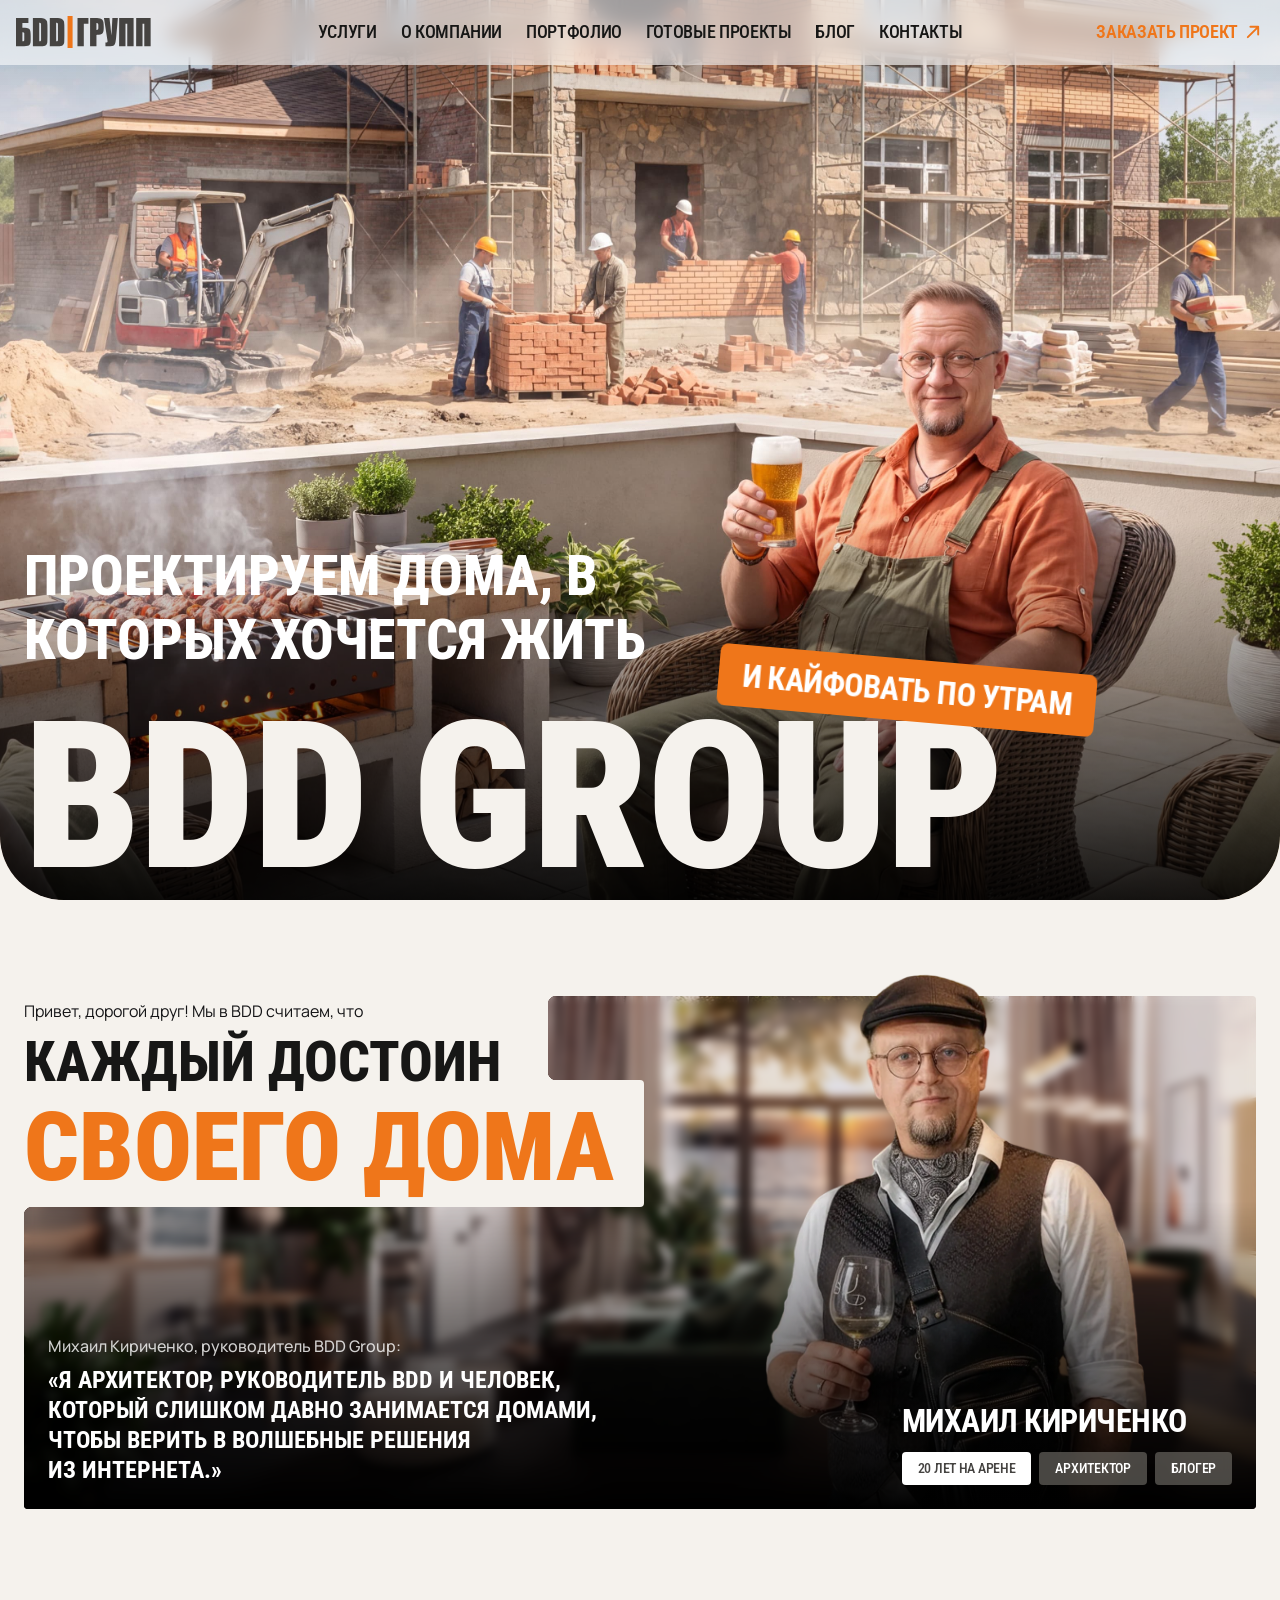
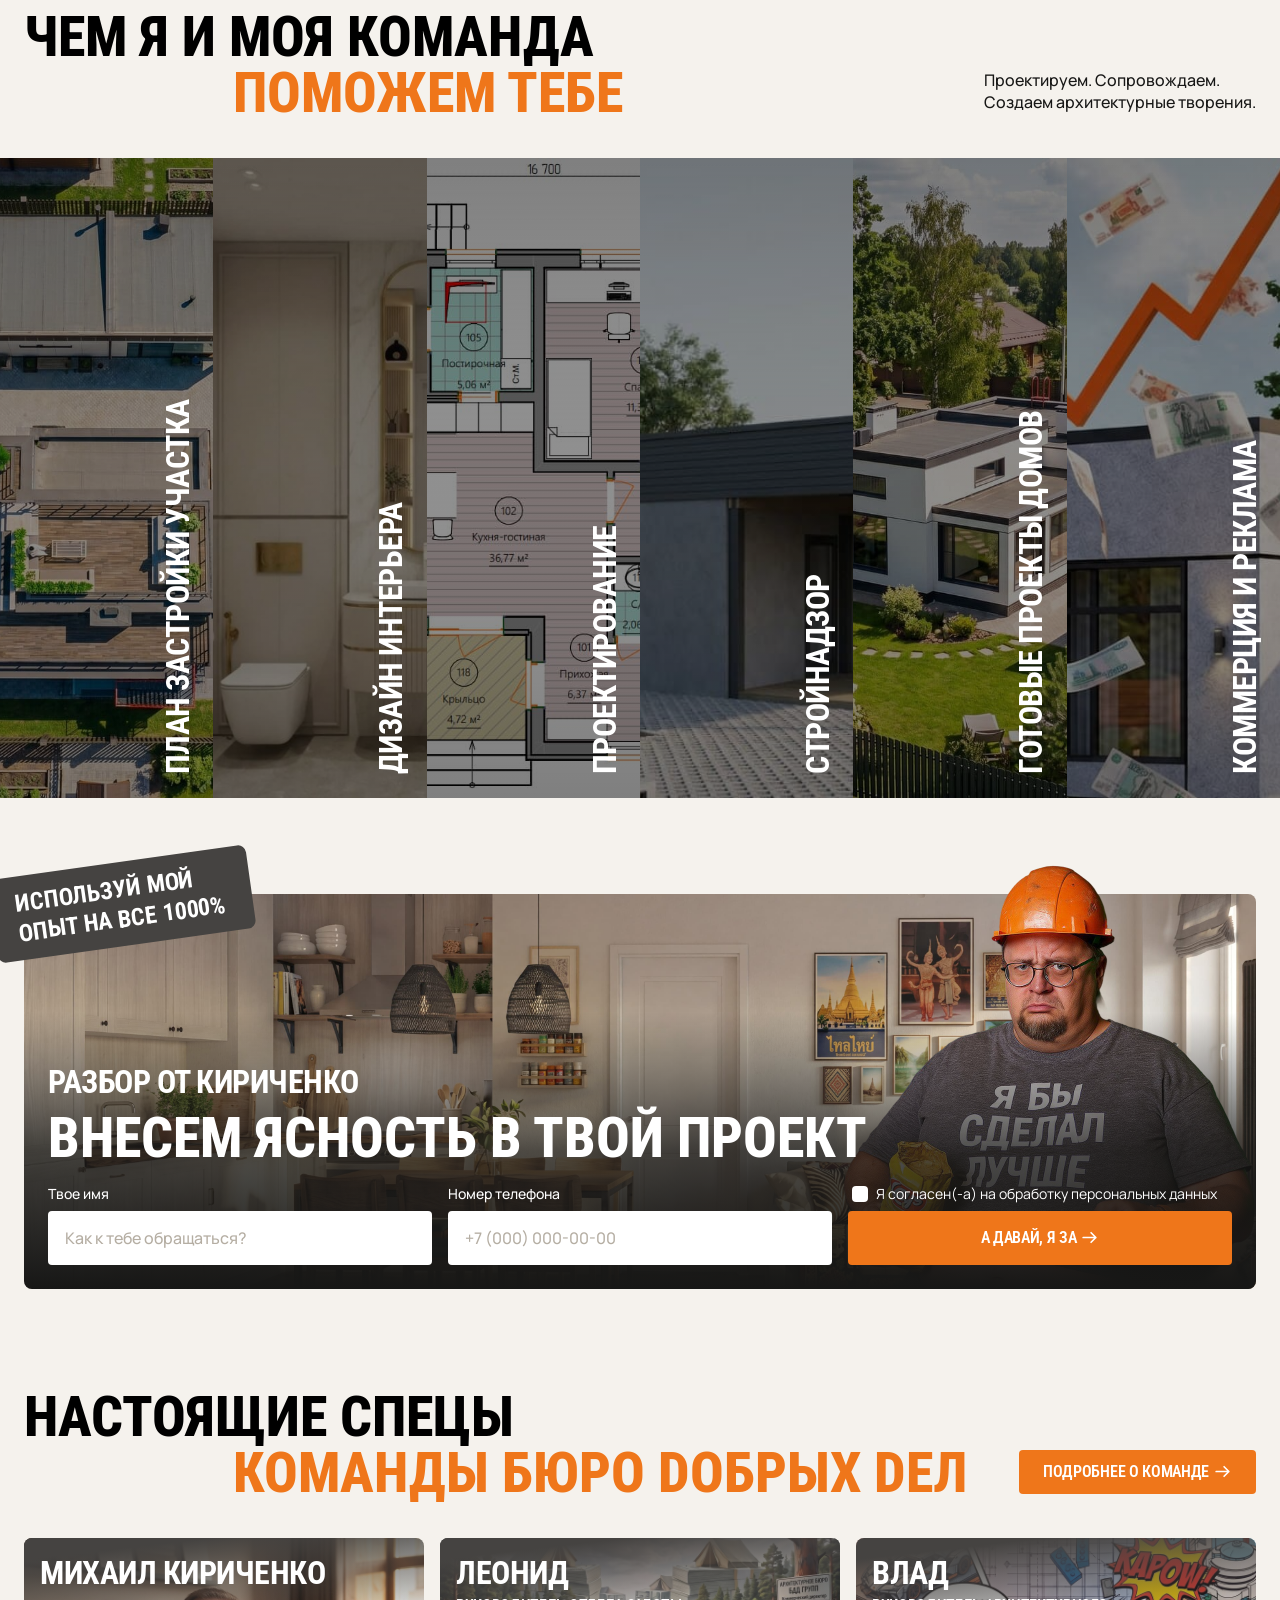
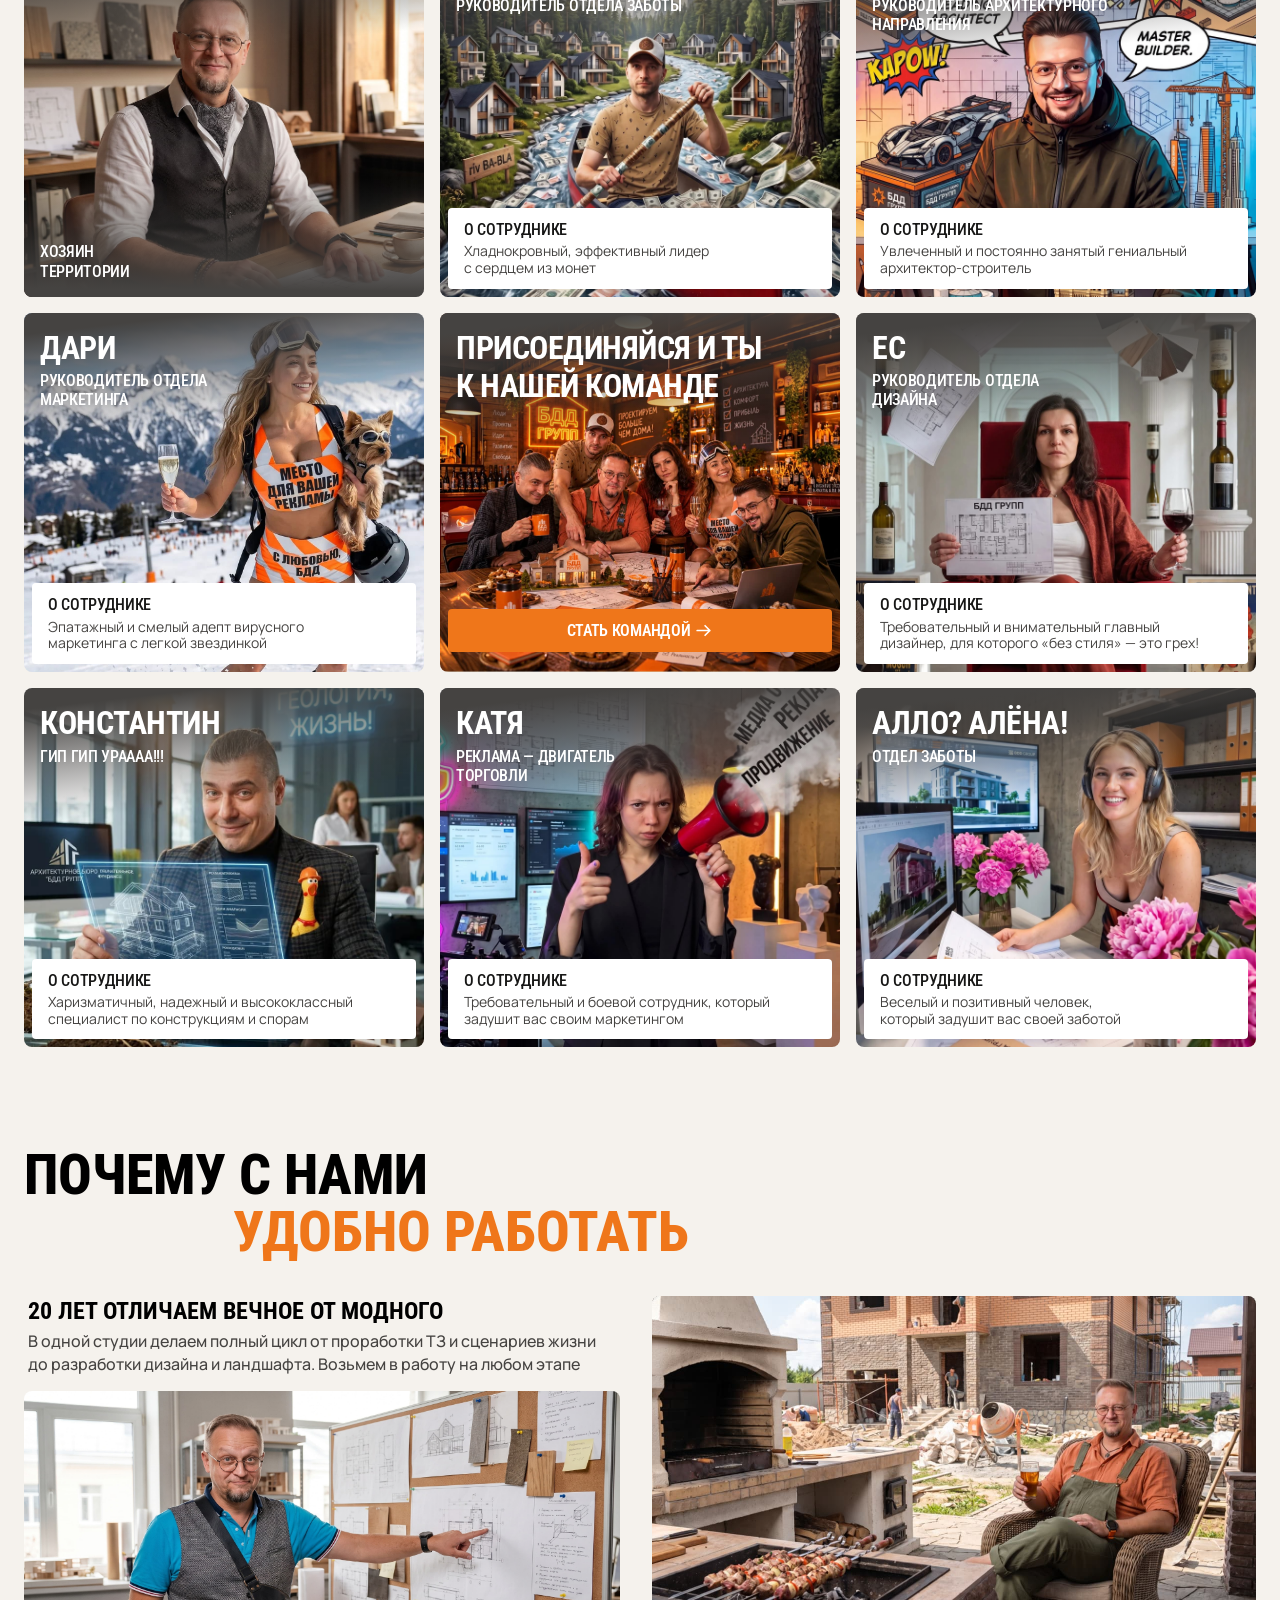
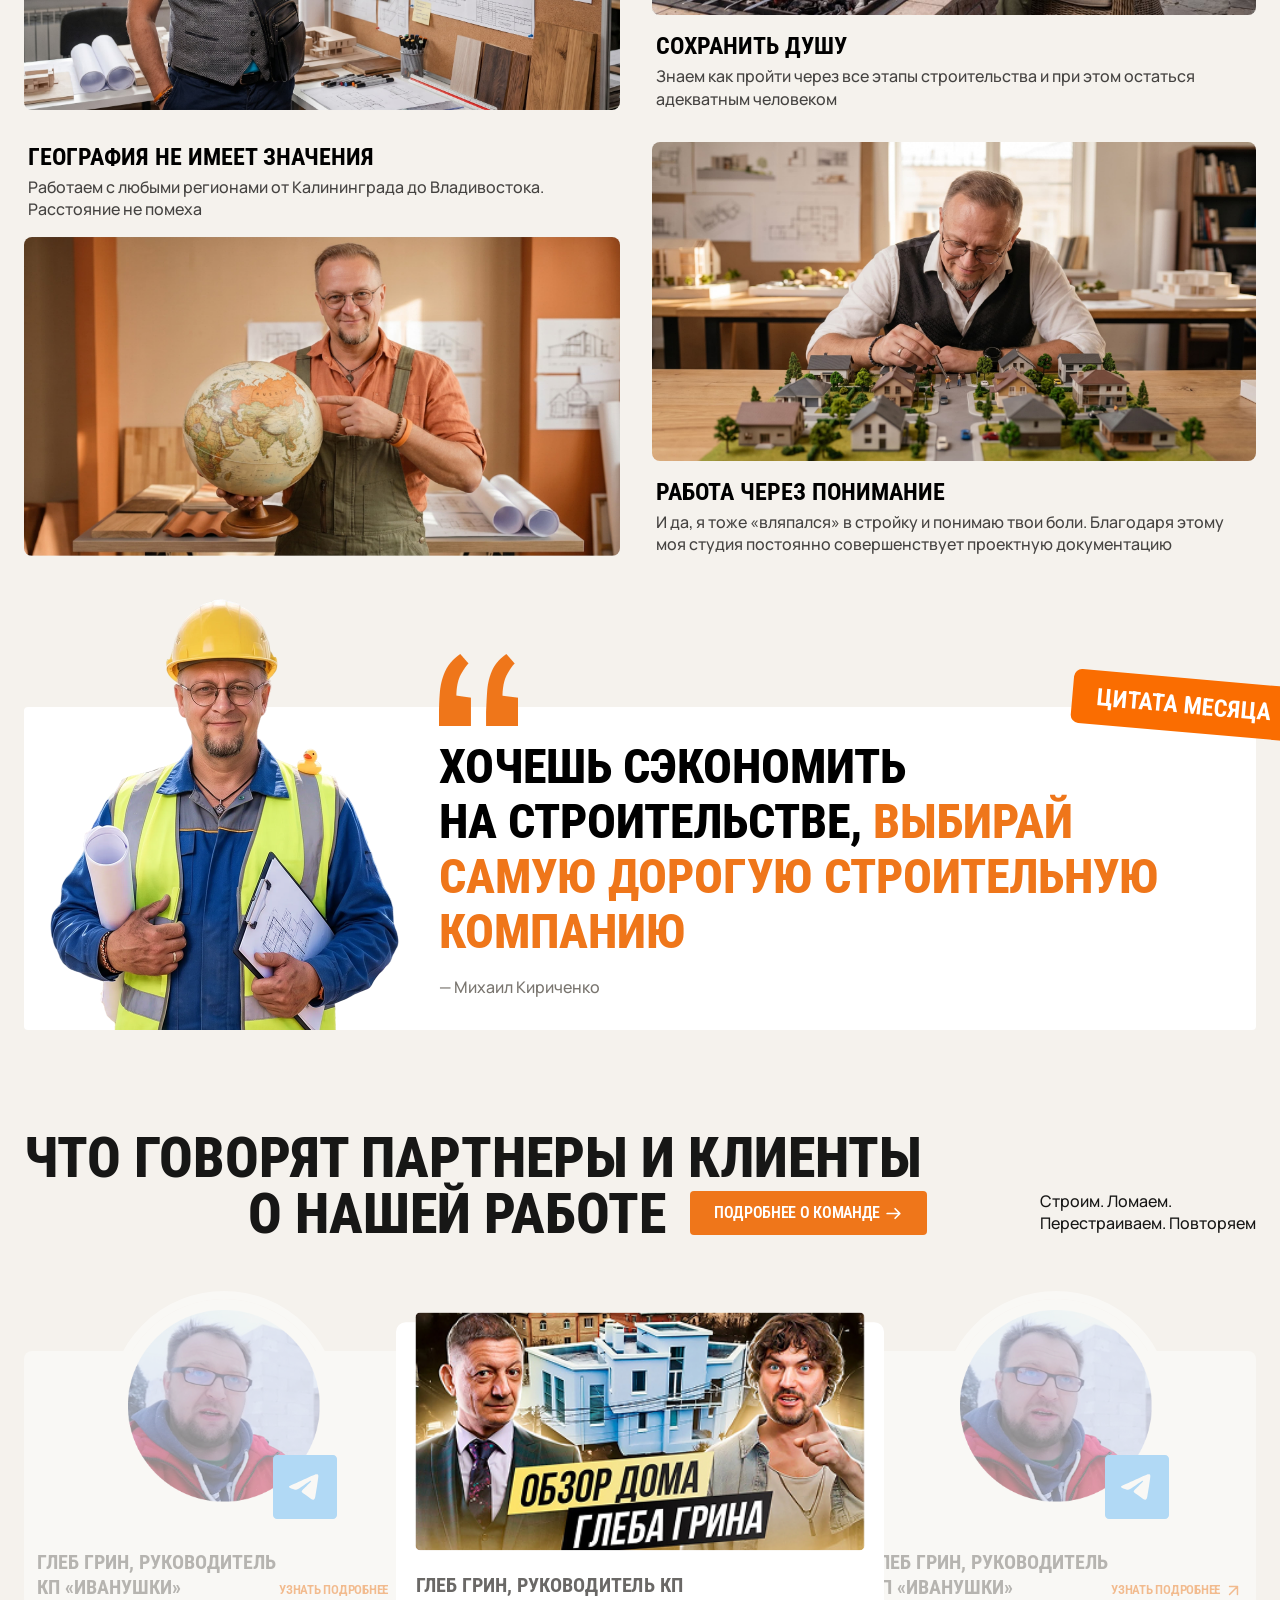
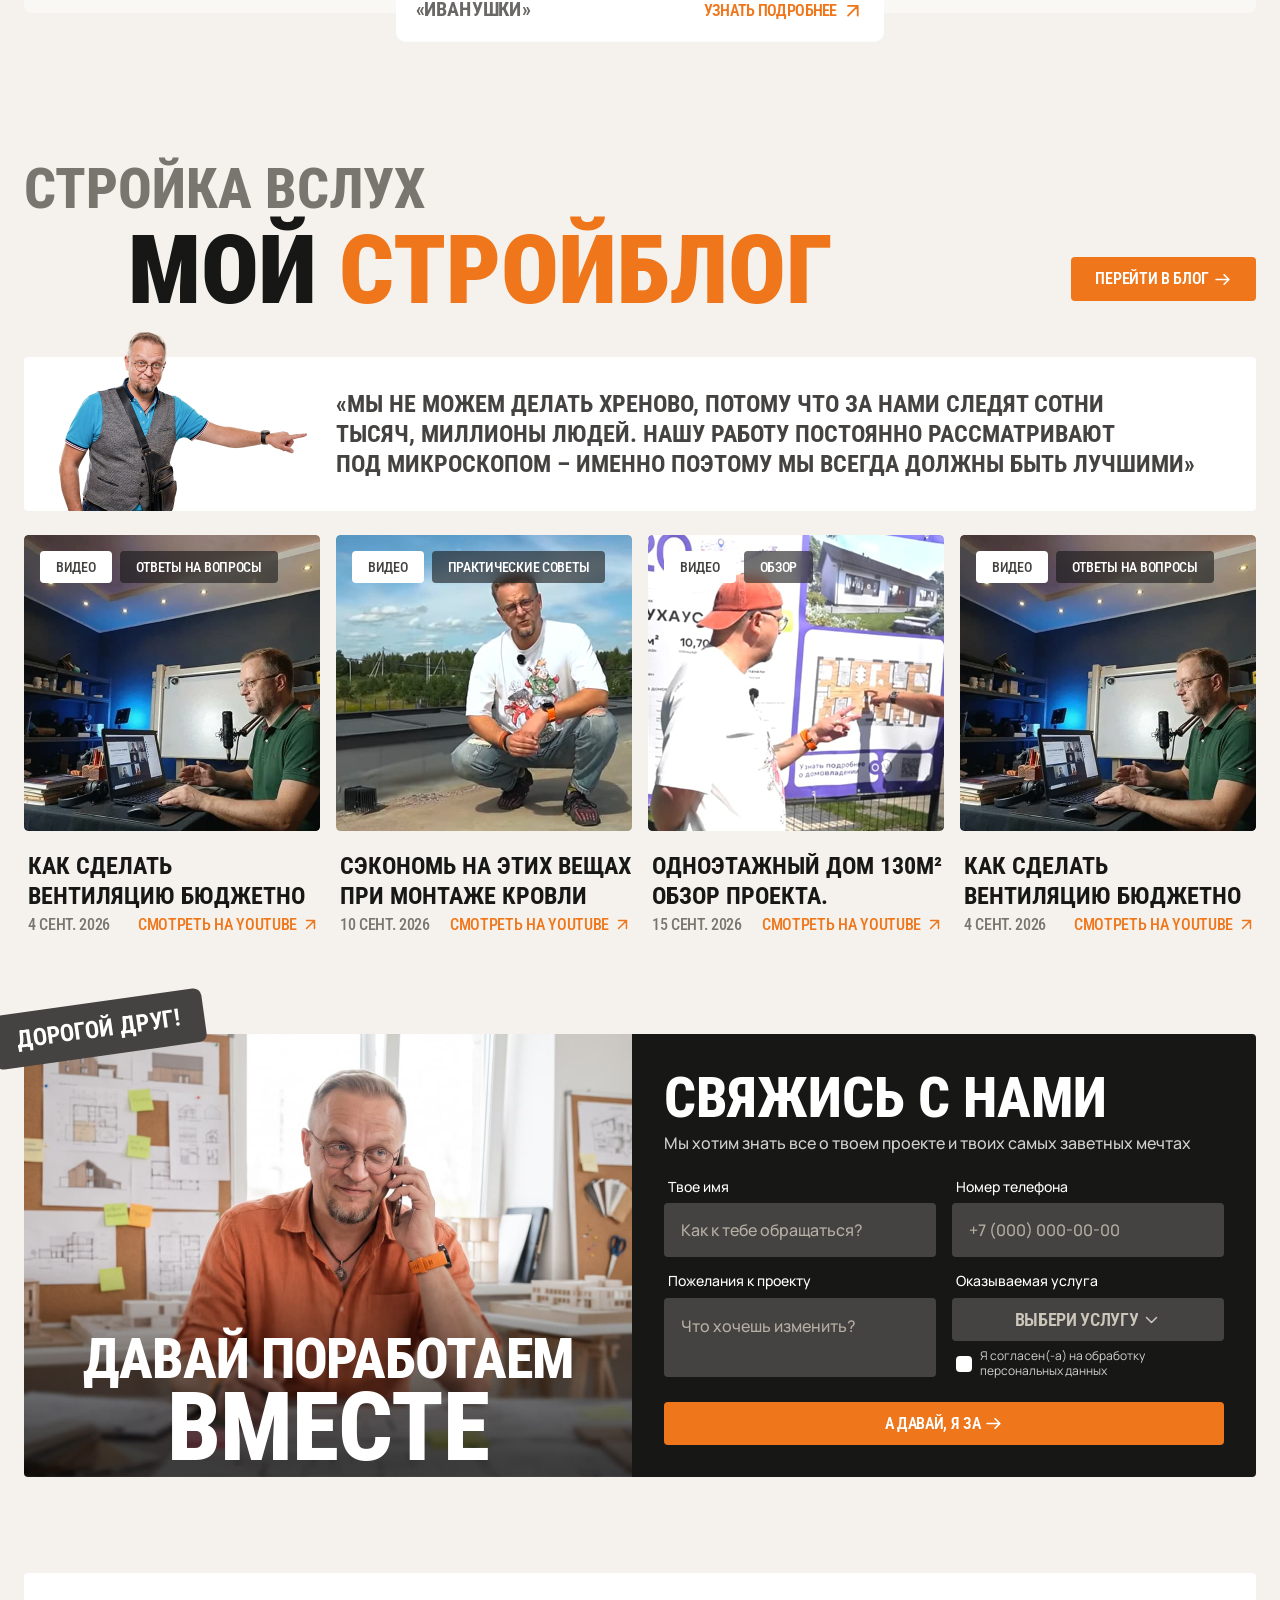
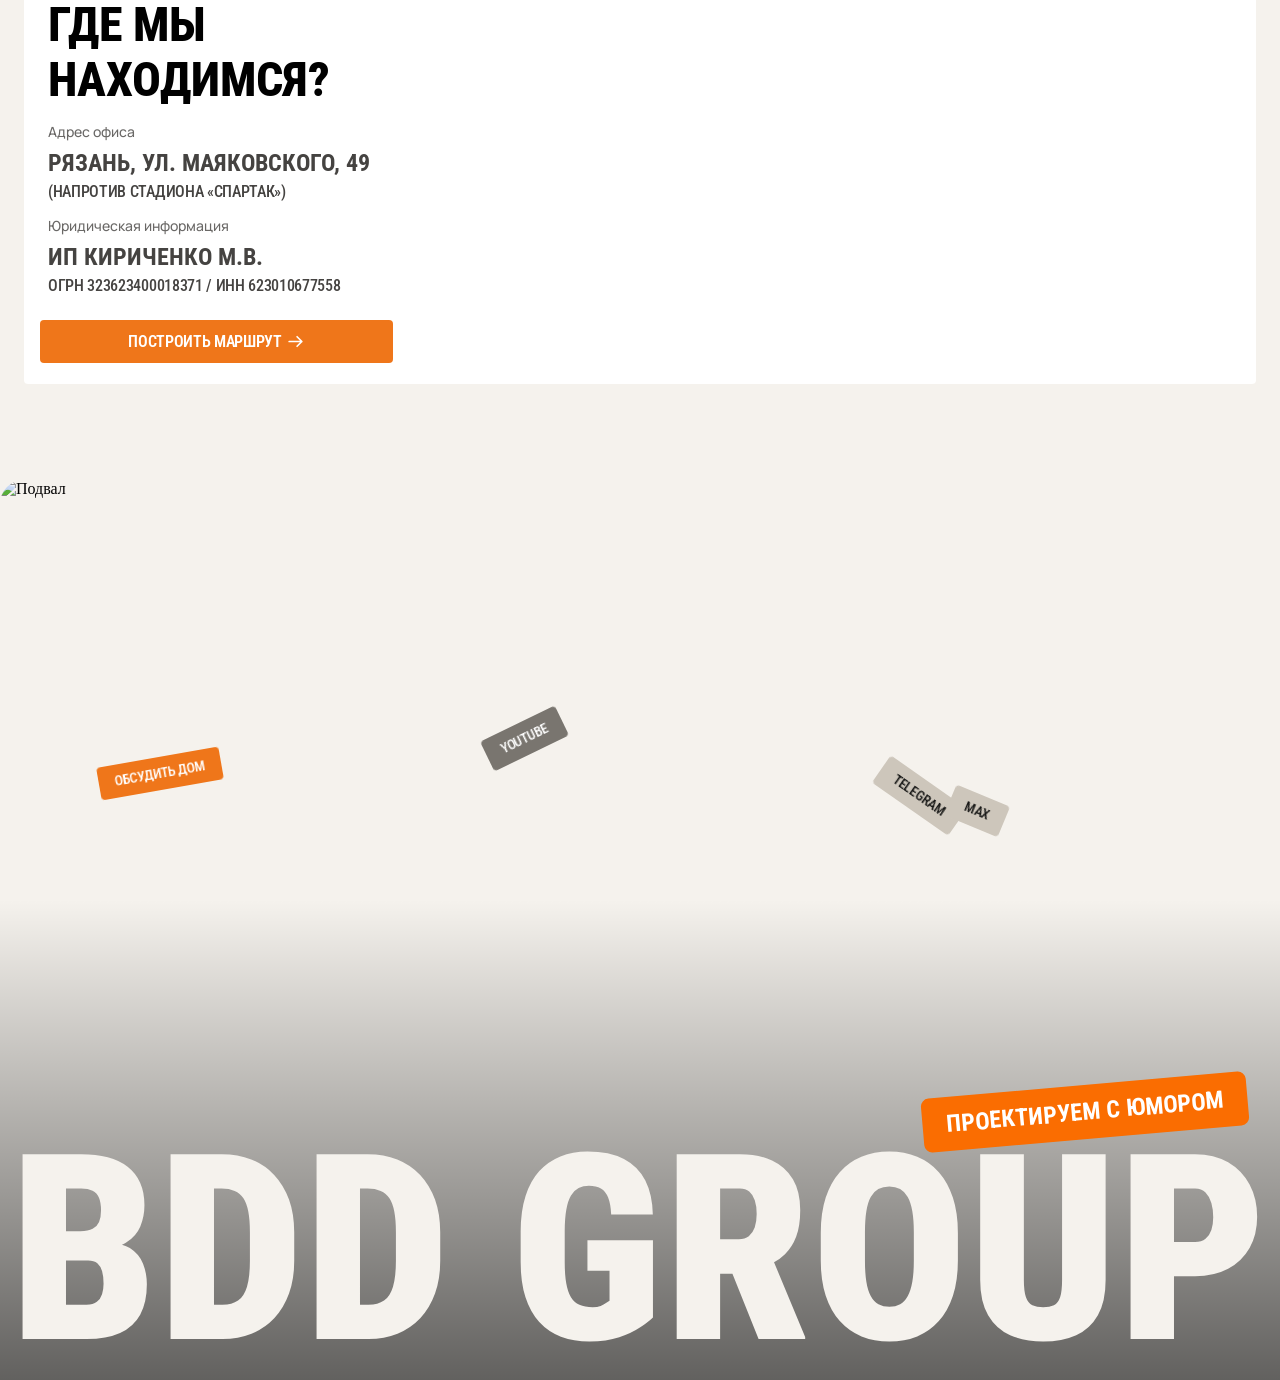
==== index.html @ b3d43f22 "new commit" ====
<!DOCTYPE html>
<html lang="en">

<head>
    <meta charset="UTF-8">
    <meta name="viewport" content="width=device-width, initial-scale=1.0">
    <title>Главная</title>
    <link rel="stylesheet" href="https://cdn.jsdelivr.net/npm/swiper@11.1.14/swiper-bundle.min.css">
    <link rel="stylesheet" href="assets/style/style.css">
    <link rel="stylesheet" href="assets/style/service.css">
    <link rel="stylesheet" href="assets/style/contacts.css">
</head>

<body>
    <header class="header">
        <div class="header_container">
            <div class="header_logo">
                <a href="/" class="header_logo__image">
                    <img src="assets/images/logo/bdd_logo_ru.svg" alt="Логотип">
                </a>
            </div>
            <nav class="header_nav header_rc">
                <a href="/services/" class="header_link">Услуги</a>
                <a href="/about/" class="header_link">О компании</a>
                <a href="/portfolio/" class="header_link">Портфолио</a>
                <a href="/projects/" class="header_link">Готовые проекты</a>
                <a href="/blog/" class="header_link">Блог</a>
                <a href="/contacts/" class="header_link">Контакты</a>
            </nav>
            <div class="header_buttons">
                <button class="header_cta tertiary_btn">Заказать проект</button>
            </div>
        </div>
    </header>
    <main>
        <section class="hero_section main">
            <img class="hero_image cover" src="./assets/images/main/hero_section.jpg" alt="Главный экран">
            <div class="hero_block">
                <div class="hero_block_content container">
                    <h2 class="hero_slogan h2_rc">проектируем дома,
                        в которых хочется жить</h2>
                    <div class="hero_title">
                        <div class="hero_chip chip orange_chip">
                            <h4 class="h4_rc">и кайфовать по утрам</h4>
                        </div>
                        <h1 class="hero_black_rc">
                            BDD GROUP
                        </h1>
                    </div>
                </div>
            </div>
        </section>

        <section class="intro_section section">
            <div class="container">
                <div class="intro_card">
                    <div class="intro_card__bg">
                        <img src="./assets/images/main/intro_bg.jpg" alt="" class="cover">
                        <div class="intro_card__blur"></div>
                    </div>

                    <img src="./assets/images/main/intro_person.png" alt="Михаил Кириченко" class="intro_card__person">
                    <div class="intro_card__shade"></div>


                    <div class="intro_card__head">
                        <div class="intro_card__head-top">
                            <p class="intro_card__pretitle body_reg_mr">Привет, дорогой друг! Мы в BDD считаем, что
                            </p>
                            <p class="intro_card__line h2_rc">Каждый достоин</p>
                        </div>
                        <div class="intro_card__head-bottom">
                            <p class="intro_card__line intro_card__line--accent h1_rc">своего дома</p>
                        </div>
                    </div>

                    <div class="intro_card__quote">
                        <p class="intro_card__quote-author body_medium_mr">Михаил Кириченко, руководитель BDD Group:</p>
                        <blockquote class="intro_card__quote-text h5_rc">«Я архитектор, руководитель BDD и&nbsp;человек,
                            который слишком давно занимается домами, чтобы верить в&nbsp;волшебные решения
                            из&nbsp;интернета.»</blockquote>
                    </div>

                    <div class="intro_card__author">
                        <p class="intro_card__name h4_rc">Михаил Кириченко</p>
                        <div class="intro_card__tags">
                            <span class="chip chip_light_filled tabs_medium_rc">20 лет на арене</span>
                            <span class="chip chip_dark_filled tabs_medium_rc">Архитектор</span>
                            <span class="chip chip_dark_filled tabs_medium_rc">Блогер</span>
                        </div>
                    </div>
                </div>
            </div>
        </section>

        <section class="services_section section">
            <div class="container">
                <div class="section_top">
                    <h2 class="section_title h2_rc">Чем я и моя команда<span>поможем тебе</span></h2>
                    <p class="services_section__desc body_medium_mr">Проектируем. Сопровождаем.<br>Создаем архитектурные
                        творения.</p>
                </div>
            </div>

            <div class="services_list">
                <a href="/services/plan/" class="services_item">
                    <div class="services_item__bg"><img src="./assets/images/main/plot.jpg" alt="" class="cover"></div>
                    <img src="./assets/images/main/plot_1.png" alt="" class="services_item__person">
                    <h4 class="services_item__title h4_rc">План застройки участка</h4>
                </a>
                <a href="/services/interior/" class="services_item">
                    <div class="services_item__bg"><img src="./assets/images/main/design.jpg" alt="" class="cover">
                    </div>
                    <img src="./assets/images/main/design_1.png" alt="" class="services_item__person">
                    <h4 class="services_item__title h4_rc">Дизайн интерьера</h4>
                </a>
                <a href="/services/design/" class="services_item">
                    <div class="services_item__bg"><img src="./assets/images/main/plan.jpg" alt="" class="cover"></div>
                    <img src="./assets/images/main/plan_1.png" alt="" class="services_item__person">
                    <h4 class="services_item__title h4_rc">Проектирование</h4>
                </a>
                <a href="/services/supervision/" class="services_item">
                    <div class="services_item__bg"><img src="./assets/images/main/supervision.jpg" alt="" class="cover">
                    </div>
                    <img src="./assets/images/main/supervision_1.png" alt="" class="services_item__person">
                    <h4 class="services_item__title h4_rc">Стройнадзор</h4>
                </a>
                <a href="/projects/" class="services_item">
                    <div class="services_item__bg"><img src="./assets/images/main/projects.jpg" alt="" class="cover">
                    </div>
                    <img src="./assets/images/main/projects1.png" alt="" class="services_item__person">
                    <h4 class="services_item__title h4_rc">Готовые проекты домов</h4>
                </a>
                <a href="/services/ads/" class="services_item">
                    <div class="services_item__bg"><img src="./assets/images/main/advertisement.jpg" alt=""
                            class="cover"></div>
                    <img src="./assets/images/main/advertisement_1.png" alt="" class="services_item__person">
                    <h4 class="services_item__title h4_rc">Коммерция и реклама</h4>
                </a>
            </div>
        </section>

        <section class="consult section main">
            <div class="container">
                <div class="consult_banner">
                    <div class="plaque">
                        <h5 class="plaque_text h5_rc">Используй мой опыт на все 1000%</h5>
                    </div>

                    <div class="consult_media">
                        <img src="./assets/images/feedback/cta_main.jpg" alt="" class="consult_media_bg cover">
                        <img src="./assets/images/feedback/kirichenko.png" alt="" class="consult_media_human">
                    </div>

                    <div class="consult_content">
                        <div class="consult_head">
                            <p class="consult_pretitle h4_rc">Разбор от Кириченко</p>
                            <h2 class="consult_title h2_rc">Внесем ясность в твой проект</h2>
                        </div>

                        <form action="" class="consult_form">
                            <label class="field">
                                <span class="field_label cta_label caption_medium_mr">Твое имя</span>
                                <input type="text" name="name" class="field_input field_input__light body_medium_mr"
                                    placeholder="Как к тебе обращаться?">
                            </label>

                            <label class="field">
                                <span class="field_label cta_label caption_medium_mr">Номер телефона</span>
                                <input type="tel" name="phone" class="field_input field_input__light body_medium_mr"
                                    placeholder="+7 (000) 000-00-00">
                            </label>

                            <div class="field">
                                <label class="checkbox cta_label caption_reg_mr">
                                    <input type="checkbox" name="agree" class="checkbox_input" required>
                                    <span class="checkbox_box"></span>
                                    Я согласен(-а) на обработку персональных данных
                                </label>
                                <button type="submit" class="primary_btn orange_btn consult_btn">А давай, я за</button>
                            </div>
                        </form>
                    </div>
                </div>
            </div>
        </section>

        <section class="team_section section">
            <div class="container">
                <div class="section_top">
                    <h2 class="section_title h2_rc">Настоящие спецы<span>команды Бюро Dобрых Dел</span></h2>
                    <a href="#" class="primary_btn orange_btn project_btn_arrow">Подробнее о команде</a>
                </div>

                <div class="team_cards">
                    <article class="team_card team_card--boss">
                        <img class="team_card__img" src="./assets/images/team/kirichenko.jpg" alt="Михаил Кириченко">
                        <div class="team_card__head">
                            <h3 class="team_card__name h4_rc">Михаил Кириченко</h3>
                        </div>
                        <p class="team_card__job team_card__job--bottom buttons_medium_rc">Хозяин<br>территории</p>
                    </article>

                    <article class="team_card">
                        <img class="team_card__img" src="./assets/images/team/leonid.jpg" alt="Леонид">
                        <div class="team_card__head">
                            <h3 class="team_card__name h4_rc">Леонид</h3>
                            <p class="team_card__job buttons_medium_rc">Руководитель отдела заботы</p>
                        </div>
                        <div class="team_card__about card">
                            <p class="team_card__about-title buttons_medium_rc">О сотруднике</p>
                            <p class="team_card__about-text caption_reg_mr">Хладнокровный, эффективный лидер
                                с&nbsp;сердцем&nbsp;из&nbsp;монет</p>
                        </div>
                    </article>

                    <article class="team_card">
                        <img class="team_card__img" src="./assets/images/team/vlad.jpg" alt="Влад">
                        <div class="team_card__head">
                            <h3 class="team_card__name h4_rc">Влад</h3>
                            <p class="team_card__job buttons_medium_rc">Руководитель архитектурного направления</p>
                        </div>
                        <div class="team_card__about card">
                            <p class="team_card__about-title buttons_medium_rc">О сотруднике</p>
                            <p class="team_card__about-text caption_reg_mr">Увлеченный и постоянно занятый гениальный
                                архитектор-строитель</p>
                        </div>
                    </article>

                    <article class="team_card">
                        <img class="team_card__img" src="./assets/images/team/dari.jpg" alt="Дари">
                        <div class="team_card__head">
                            <h3 class="team_card__name h4_rc">Дари</h3>
                            <p class="team_card__job buttons_medium_rc">Руководитель отдела<br>маркетинга</p>
                        </div>
                        <div class="team_card__about card">
                            <p class="team_card__about-title buttons_medium_rc">О сотруднике</p>
                            <p class="team_card__about-text caption_reg_mr">Эпатажный и смелый адепт вирусного
                                маркетинга&nbsp;с&nbsp;легкой звездинкой</p>
                        </div>
                    </article>

                    <!-- Карточка-призыв -->
                    <article class="team_card team_card--join">
                        <img class="team_card__img" src="./assets/images/team/team.jpg" alt="Команда BDD GROUP">
                        <div class="team_card__head">
                            <h3 class="team_card__name h4_rc">Присоединяйся и ты к&nbsp;нашей команде</h3>
                        </div>
                        <a href="#" class="team_card__btn primary_btn orange_btn project_btn_arrow">Стать командой</a>
                    </article>

                    <article class="team_card">
                        <img class="team_card__img" src="./assets/images/team/ec.jpg" alt="Ес">
                        <div class="team_card__head">
                            <h3 class="team_card__name h4_rc">Ес</h3>
                            <p class="team_card__job buttons_medium_rc">Руководитель отдела<br>дизайна</p>
                        </div>
                        <div class="team_card__about card">
                            <p class="team_card__about-title buttons_medium_rc">О сотруднике</p>
                            <p class="team_card__about-text caption_reg_mr">Требовательный и внимательный главный
                                дизайнер,&nbsp;для которого «без стиля» — это грех!</p>
                        </div>
                    </article>

                    <article class="team_card">
                        <img class="team_card__img" src="./assets/images/team/konstantin.jpg" alt="Константин">
                        <div class="team_card__head">
                            <h3 class="team_card__name h4_rc">Константин</h3>
                            <p class="team_card__job buttons_medium_rc">ГИП ГИП ураааа!!!</p>
                        </div>
                        <div class="team_card__about card">
                            <p class="team_card__about-title buttons_medium_rc">О сотруднике</p>
                            <p class="team_card__about-text caption_reg_mr">Харизматичный, надежный и высококлассный
                                специалист по&nbsp;конструкциям и&nbsp;спорам</p>
                        </div>
                    </article>

                    <article class="team_card">
                        <img class="team_card__img" src="./assets/images/team/katya.jpg" alt="Катя">
                        <div class="team_card__head">
                            <h3 class="team_card__name h4_rc">Катя</h3>
                            <p class="team_card__job buttons_medium_rc">Реклама — двигатель<br>торговли</p>
                        </div>
                        <div class="team_card__about card">
                            <p class="team_card__about-title buttons_medium_rc">О сотруднике</p>
                            <p class="team_card__about-text caption_reg_mr">Требовательный и боевой сотрудник, который
                                задушит вас своим маркетингом</p>
                        </div>
                    </article>

                    <article class="team_card">
                        <img class="team_card__img" src="./assets/images/team/alyona.jpg" alt="Алёна">
                        <div class="team_card__head">
                            <h3 class="team_card__name h4_rc">Алло? Алёна!</h3>
                            <p class="team_card__job buttons_medium_rc">Отдел заботы</p>
                        </div>
                        <div class="team_card__about card">
                            <p class="team_card__about-title buttons_medium_rc">О сотруднике</p>
                            <p class="team_card__about-text caption_reg_mr">Веселый и позитивный человек,
                                который&nbsp;задушит&nbsp;вас своей заботой</p>
                        </div>
                    </article>
                </div>
            </div>
        </section>
        <section class="reasons section">
            <div class="container">
                <div class="section_top">
                    <h2 class="section_title h2_rc">Почему с нами<span>удобно работать</span></h2>
                </div>
                <div class="reasons_cards">
                    <div class="reasons_card">
                        <div class="reason_content">
                            <h5 class="reason_title h5_rc">20 лет отличаем вечное от модного</h5>
                            <p class="reason_description body_medium_mr">В одной студии делаем полный цикл от проработки
                                ТЗ и
                                сценариев жизни до разработки дизайна и ландшафта. Возьмем в работу на любом этапе</p>
                        </div>
                        <img src="./assets/images/main/reason1.jpg" alt="" class="reason_image">
                    </div>
                    <div class="reasons_card">
                        <img src="./assets/images/main/reason2.jpg" alt="" class="reason_image">
                        <div class="reason_content">
                            <h5 class="reason_title h5_rc">Сохранить душу</h5>
                            <p class="reason_description body_medium_mr">Знаем как пройти через все этапы строительства
                                и при этом остаться адекватным человеком</p>
                        </div>
                    </div>
                    <div class="reasons_card">
                        <div class="reason_content">
                            <h5 class="reason_title h5_rc">География не имеет значения</h5>
                            <p class="reason_description body_medium_mr">Работаем с любыми регионами от Калининграда
                                до Владивостока. Расстояние не помеха</p>
                        </div>
                        <img src="./assets/images/main/reason3.jpg" alt="" class="reason_image">
                    </div>
                    <div class="reasons_card">
                        <img src="./assets/images/main/reason4.jpg" alt="" class="reason_image">
                        <div class="reason_content">
                            <h5 class="reason_title h5_rc">Работа через понимание</h5>
                            <p class="reason_description body_medium_mr">И да, я тоже «вляпался» в стройку и понимаю
                                твои боли. Благодаря этому моя студия постоянно совершенствует проектную документацию
                            </p>
                        </div>
                    </div>
                </div>

            </div>
        </section>
        <section class="quote_month section">
            <div class="container">
                <div class="quote_month_card card">
                    <img src="./assets/images/main/quote_month_image.png" alt="" class="quote_month_image">
                    <div class="slogan chip orange_chip">
                        <h5 class="h5_rc">Цитата месяца</h5>
                    </div>
                    <div class="quote_month_content">
                        <img src="./assets/images/main/quotes.png" alt="" class="quotes">
                        <h3 class="quote_month_title h3_rc">Хочешь сэкономить на строительстве, <span>выбирай самую
                                дорогую строительную компанию</span></h3>
                        <p class="quote_month_author body_medium_mr">— Михаил Кириченко</p>
                    </div>
                </div>
            </div>
        </section>

        <section class="reviews_section section">
            <div class="container">
                <div class="section_top reviews_top">
                    <div class="reviews_heading">
                        <h2 class="reviews_title h2_rc">
                            <span class="reviews_title__line">Что говорят партнеры и клиенты</span>
                            <span class="reviews_title__line reviews_title__line--second">о нашей работе</span>
                        </h2>
                        <a href="#" class="primary_btn orange_btn reviews_btn">Подробнее о команде</a>
                    </div>
                    <p class="reviews_desc body_medium_mr">Строим. Ломаем.<br>Перестраиваем. Повторяем</p>
                </div>

                <div class="reviews_slider">
                    <div class="swiper reviews_swiper">
                        <div class="swiper-wrapper">
                            <!-- видеоотзыв -->
                            <article class="swiper-slide review_card">
                                <a href="https://youtube.com/..." class=" review_card__media--video"
                                    target="_blank" rel="noopener">
                                    <img src="./assets/images/main/review.jpg" alt="Обзор дома Глеба Грина"
                                        class="cover">
                                </a>
                                <div class="review_card__footer">
                                    <p class="review_card__name h5_rc">Глеб Грин, руководитель КП «Иванушки»</p>
                                    <a href="#" class="review_card__link  buttons_semibold_rc">Узнать подробнее</a>
                                </div>
                            </article>

                            <!-- отзыв из Telegram -->
                            <article class="swiper-slide review_card">
                                <div class="review_card__media review_card__media--avatar">
                                    <div class="review_card__avatar">
                                        <img src="./assets/images/main/avatar.jpg" alt="Глеб Грин" class="cover">
                                        <span class="review_card__badge">
                                            <img src="./assets/icons/tg.svg" alt="Telegram">
                                        </span>
                                    </div>
                                </div>
                                <div class="review_card__footer">
                                    <p class="review_card__name h5_rc">Глеб Грин, руководитель КП «Иванушки»</p>
                                    <a href="#" class="review_card__link  buttons_semibold_rc">Узнать подробнее</a>
                                </div>
                            </article>
                        </div>
                    </div>

                    <button type="button" class="slider_arrow slider_arrow__prev reviews_arrow__prev"
                        aria-label="Назад">
                        <svg xmlns="http://www.w3.org/2000/svg" width="51" height="51" viewBox="0 0 51 51" fill="none">
                            <path d="M30.5 41.5L15.5 26.5L30.5 11.5" stroke="#171716" stroke-width="4.5"
                                stroke-linecap="round" stroke-linejoin="round" />
                        </svg> </button>
                    <button type="button" class="slider_arrow slider_arrow__next reviews_arrow__next"
                        aria-label="Вперёд">
                        <svg xmlns="http://www.w3.org/2000/svg" width="51" height="51" viewBox="0 0 51 51" fill="none">
                            <path d="M30.5 41.5L15.5 26.5L30.5 11.5" stroke="#171716" stroke-width="4.5"
                                stroke-linecap="round" stroke-linejoin="round" />
                        </svg> </button>
                </div>
            </div>
        </section>

        <section class="blog main section">
            <div class="container">
                <div class="section_top">
                    <h2 class="blog_title">
                        <span class="h2_rc">Стройка вслух</span>
                        <span class="blog_title_big h1_rc">Мой <span class="blog_title_accent">стройблог</span></span>
                    </h2>
                    <a href="/blog/" class="primary_btn orange_btn blog_btn">Перейти в блог</a>
                </div>

                <div class="blog_quote card">
                    <img src="./assets/images/main/blog_quote_image.png" alt="" class="blog_quote_image">
                    <h5 class="quote_text h5_rc">«Мы не можем делать хреново, потому что за нами следят сотни
                        тысяч,&nbsp;миллионы людей. Нашу работу постоянно рассматривают
                        под&nbsp;микроскопом – именно поэтому мы всегда должны быть лучшими»</h5>
                </div>

                <div class="blog_slider">

                    <div class="swiper blog_swiper">
                        <div class="swiper-wrapper">
                            <article class="swiper-slide blog_card">
                                <a href="#" class="blog_card__image">
                                    <img src="./assets/images/service_page/blog1-4.jpg" alt="" class="cover">
                                    <div class="card__tags">
                                        <span class="chip chip_light_filled tabs_medium_rc">Видео</span>
                                        <span class="chip chip_dark_filled tabs_medium_rc">Ответы на вопросы</span>
                                    </div>
                                </a>
                                <div class="blog_card__content">
                                    <h3 class="blog_card__title h5_rc"><a href="#">Как сделать вентиляцию бюджетно</a>
                                    </h3>
                                    <div class="blog_card__meta tabs_medium_rc">
                                        <div class="date buttons_medium_rc">4 сент. 2026</div>
                                        <a href="#" class="blog_card__link buttons_medium_rc">Смотреть на YouTube</a>
                                    </div>
                                </div>
                            </article>

                            <article class="swiper-slide blog_card">
                                <a href="#" class="blog_card__image">
                                    <img src="./assets/images/service_page/blog2.jpg" alt="" class="cover">
                                    <div class="card__tags">
                                        <span class="chip chip_light_filled tabs_medium_rc">Видео</span>
                                        <span class="chip chip_dark_filled tabs_medium_rc">Практические советы</span>
                                    </div>
                                </a>
                                <div class="blog_card__content">
                                    <h3 class="blog_card__title h5_rc"><a href="#">Сэкономь на этих вещах при монтаже
                                            кровли</a></h3>
                                    <div class="blog_card__meta tabs_medium_rc">
                                        <div class="date buttons_medium_rc">10 сент. 2026</div>
                                        <a href="#" class="blog_card__link buttons_medium_rc">Смотреть на YouTube</a>
                                    </div>
                                </div>
                            </article>

                            <article class="swiper-slide blog_card">
                                <a href="#" class="blog_card__image">
                                    <img src="./assets/images/service_page/blog3.jpg" alt="" class="cover">
                                    <div class="card__tags">
                                        <span class="chip chip_light_filled tabs_medium_rc">Видео</span>
                                        <span class="chip chip_dark_filled tabs_medium_rc">Обзор</span>
                                    </div>
                                </a>
                                <div class="blog_card__content">
                                    <h3 class="blog_card__title h5_rc"><a href="#">Одноэтажный дом 130м² Обзор
                                            проекта.</a></h3>
                                    <div class="blog_card__meta tabs_medium_rc">
                                        <div class="date buttons_medium_rc">15 сент. 2026</div>
                                        <a href="#" class="blog_card__link buttons_medium_rc">Смотреть на YouTube</a>
                                    </div>
                                </div>
                            </article>

                            <article class="swiper-slide blog_card">
                                <a href="#" class="blog_card__image">
                                    <img src="./assets/images/service_page/blog1-4.jpg" alt="" class="cover">
                                    <div class="card__tags">
                                        <span class="chip chip_light_filled tabs_medium_rc">Видео</span>
                                        <span class="chip chip_dark_filled tabs_medium_rc">Ответы на вопросы</span>
                                    </div>
                                </a>
                                <div class="blog_card__content">
                                    <h3 class="blog_card__title h5_rc"><a href="#">Как сделать вентиляцию бюджетно</a>
                                    </h3>
                                    <div class="blog_card__meta tabs_medium_rc">
                                        <div class="date buttons_medium_rc">4 сент. 2026</div>
                                        <a href="#" class="blog_card__link buttons_medium_rc">Смотреть на YouTube</a>
                                    </div>
                                </div>
                            </article>
                        </div>
                    </div>
                    <button type="button" class="slider_arrow blog_arrow blog_arrow__prev" aria-label="Назад"><svg
                            xmlns="http://www.w3.org/2000/svg" width="51" height="51" viewBox="0 0 51 51" fill="none">
                            <path d="M30.5 41.5L15.5 26.5L30.5 11.5" stroke="#171716" stroke-width="4.5"
                                stroke-linecap="round" stroke-linejoin="round" />
                        </svg></button>
                    <button type="button" class="slider_arrow blog_arrow blog_arrow__next" aria-label="Вперёд">
                        <svg xmlns="http://www.w3.org/2000/svg" width="51" height="51" viewBox="0 0 51 51" fill="none">
                            <path d="M30.5 41.5L15.5 26.5L30.5 11.5" stroke="#171716" stroke-width="4.5"
                                stroke-linecap="round" stroke-linejoin="round" />
                        </svg>
                    </button>
                </div>
            </div>
        </section>


        <section class="feedback section">
            <div class="container">
                <div class="feedback_block">
                    <div class="plaque">
                        <h5 class="plaque_text h5_rc">Дорогой друг!</h5>
                    </div>

                    <div class="feedback_media">
                        <img src="./assets/images/feedback/feedback_image.jpg" alt="" class="feedback_image cover">
                        <p class="feedback_slogan h2_rc">
                            Давай поработаем <span>вместе</span>
                        </p>
                    </div>

                    <form action="" class="feedback_form">
                        <div class="feedback_head">
                            <h2 class="feedback_title h2_rc">Свяжись с нами</h2>
                            <p class="feedback_subtitle body_medium_mr">Мы хотим знать все о твоем проекте и твоих самых
                                заветных мечтах</p>
                        </div>

                        <div class="feedback_fields">
                            <label class="field">
                                <span class="field_label caption_medium_mr">Твое имя</span>
                                <input type="text" name="name" class="field_input body_medium_mr"
                                    placeholder="Как к тебе обращаться?">
                            </label>

                            <label class="field">
                                <span class="field_label caption_medium_mr">Номер телефона</span>
                                <input type="tel" name="phone" class="field_input body_medium_mr"
                                    placeholder="+7 (000) 000-00-00">
                            </label>

                            <label class="field">
                                <span class="field_label caption_medium_mr">Пожелания к проекту</span>
                                <textarea name="message" class="field_input field_textarea body_medium_mr"
                                    placeholder="Что хочешь изменить?"></textarea>
                            </label>

                            <div class="field">
                                <label for="feedback_service" class="field_label caption_medium_mr">Оказываемая
                                    услуга</label>
                                <div class="field_input field_select header_button_rc">
                                    <span class="field_select__text">Выбери услугу</span>
                                    <select id="feedback_service" name="service" class="field_select__control">
                                        <option value="" disabled selected hidden>Выбери услугу</option>
                                        <option>Дизайн интерьера</option>
                                        <option>Проектирование</option>
                                        <option>Ландшафтный дизайн</option>
                                    </select>
                                </div>

                                <label class="checkbox feedback_checkbox">
                                    <input type="checkbox" name="agree" class="checkbox_input" required>
                                    <span class="checkbox_box"></span>
                                    <span class="checkbox_text micro_mr">Я согласен(-а) на обработку персональных
                                        данных</span>
                                </label>
                            </div>
                        </div>

                        <button type="submit" class="primary_btn orange_btn feedback_btn">
                            А давай, я за
                        </button>
                    </form>
                </div>
            </div>
        </section>



        <section class="map section">
            <div class="container">
                <div class="map_card card">
                    <div class="map_information">
                        <div class="map_information_block">
                            <h3 class="h3_rc">Где мы находимся?</h3>
                            <div class="address_office map_information_text_block">
                                <p class="address_subtitle map_subtitles caption_medium_mr">Адрес офиса</p>
                                <div class="address_title_caption">
                                    <h5 class="address_title h5_rc">Рязань, ул. Маяковского, 49</h5>
                                    <p class="address_description buttons_medium_rc">(напротив стадиона «Спартак»)</p>
                                </div>
                            </div>
                            <div class="legal_information map_information_text_block">
                                <p class="legal_information_subtitle map_subtitles caption_medium_mr">Юридическая
                                    информация
                                </p>
                                <div class="legal_information_title_caption">
                                    <h5 class="legal_information_title h5_rc">ИП Кириченко М.В.</h5>
                                    <p class="legal_information_description buttons_medium_rc">ОГРН 323623400018371 /
                                        ИНН
                                        623010677558</p>
                                </div>
                            </div>
                        </div>
                        <a href="#" class="primary_btn orange_btn map_btn">Построить маршрут</a>
                    </div>
                    <div class="map_frame">
                        <iframe
                            src="https://yandex.ru/map-widget/v1/?um=constructor%3A6832f737dd421f09b8d028462d7a310ed365d231e0c0f986843a73a34d91c0ef&amp;source=constructor"
                            width="823" height="375" frameborder="0"></iframe>
                    </div>
                </div>
            </div>
        </section>
    </main>
    <footer>
        <div class="footer_media">
            <img class="cover" src="assets/images/service_page/pzu-footer.jpg" alt="Подвал">
            <div class="footer_media__content">
                <div class="footer_title_slogan">
                    <h2 class="footer_media__title">BDD GROUP</h2>
                    <div class="slogan_footer chip orange_chip">
                        <h5 class="h5_rc">Проектируем с юмором</h5>
                    </div>
                </div> <a href="/" class="footer_media__chip chip_1 tabs_medium_rc orange_chip">
                    Обсудить дом
                </a>
                <a href="/" class="footer_media__chip chip_2 tabs_medium_rc dark_chip">
                    YouTube
                </a>
                <a href="/" class="footer_media__chip chip_3 tabs_medium_rc grey_chip">
                    Telegram
                </a>
                <a href="/" class="footer_media__chip chip_4 tabs_medium_rc grey_chip">
                    Max
                </a>
            </div>
        </div>
    </footer>
    <script src="https://cdnjs.cloudflare.com/ajax/libs/gsap/3.12.5/gsap.min.js"></script>
    <script src="https://cdn.jsdelivr.net/npm/swiper@11.1.14/swiper-bundle.min.js"></script>
    <script src="assets/js/script.js"></script>
</body>
</body>

</html>
---- assets/style/style.css ----
/* fonts */

/* Roboto Condensed */
@font-face {
    font-family: 'Roboto Condensed';
    src: url('../fonts/RobotoCondensed-Thin.ttf') format('truetype');
    font-weight: 100;
    font-style: normal;
    font-display: swap;
}

@font-face {
    font-family: 'Roboto Condensed';
    src: url('../fonts/RobotoCondensed-ExtraLight.ttf') format('truetype');
    font-weight: 200;
    font-style: normal;
    font-display: swap;
}

@font-face {
    font-family: 'Roboto Condensed';
    src: url('../fonts/RobotoCondensed-Light.ttf') format('truetype');
    font-weight: 300;
    font-style: normal;
    font-display: swap;
}

@font-face {
    font-family: 'Roboto Condensed';
    src: url('../fonts/RobotoCondensed-Regular.ttf') format('truetype');
    font-weight: 400;
    font-style: normal;
    font-display: swap;
}

@font-face {
    font-family: 'Roboto Condensed';
    src: url('../fonts/RobotoCondensed-Medium.ttf') format('truetype');
    font-weight: 500;
    font-style: normal;
    font-display: swap;
}

@font-face {
    font-family: 'Roboto Condensed';
    src: url('../fonts/RobotoCondensed-SemiBold.ttf') format('truetype');
    font-weight: 600;
    font-style: normal;
    font-display: swap;
}

@font-face {
    font-family: 'Roboto Condensed';
    src: url('../fonts/RobotoCondensed-Bold.ttf') format('truetype');
    font-weight: 700;
    font-style: normal;
    font-display: swap;
}

@font-face {
    font-family: 'Roboto Condensed';
    src: url('../fonts/RobotoCondensed-ExtraBold.ttf') format('truetype');
    font-weight: 800;
    font-style: normal;
    font-display: swap;
}

@font-face {
    font-family: 'Roboto Condensed';
    src: url('../fonts/RobotoCondensed-Black.ttf') format('truetype');
    font-weight: 900;
    font-style: normal;
    font-display: swap;
}

/* Manrope */

@font-face {
    font-family: 'Manrope';
    src: url('../fonts/Manrope-ExtraLight.ttf') format('truetype');
    font-weight: 200;
    font-style: normal;
    font-display: swap;
}

@font-face {
    font-family: 'Manrope';
    src: url('../fonts/Manrope-Light.ttf') format('truetype');
    font-weight: 300;
    font-style: normal;
    font-display: swap;
}

@font-face {
    font-family: 'Manrope';
    src: url('../fonts/Manrope-Regular.ttf') format('truetype');
    font-weight: 400;
    font-style: normal;
    font-display: swap;
}

@font-face {
    font-family: 'Manrope';
    src: url('../fonts/Manrope-Medium.ttf') format('truetype');
    font-weight: 500;
    font-style: normal;
    font-display: swap;
}

@font-face {
    font-family: 'Manrope';
    src: url('../fonts/Manrope-SemiBold.ttf') format('truetype');
    font-weight: 600;
    font-style: normal;
    font-display: swap;
}

@font-face {
    font-family: 'Manrope';
    src: url('../fonts/Manrope-Bold.ttf') format('truetype');
    font-weight: 700;
    font-style: normal;
    font-display: swap;
}

@font-face {
    font-family: 'Manrope';
    src: url('../fonts/Manrope-ExtraBold.ttf') format('truetype');
    font-weight: 800;
    font-style: normal;
    font-display: swap;
}

/* main */

* {
    margin: 0;
    padding: 0;
    box-sizing: border-box;
    list-style: none;
    text-decoration: none;
    transition: all 0.3s ease-in-out;
}

.container {
    width: 100%;
    max-width: 1264px;
    margin: 0 auto;
    padding-left: 16px;
    padding-right: 16px;
}

.cover {
    object-fit: cover;
    width: 100%;
    height: 100%;
}

body {
    background: var(--neutral100);
}

button {
    cursor: pointer;
    background: none;
    outline: 0;
    border: 0;
}

main {
    display: flex;
    flex-direction: column;
    gap: 96px;
}

/* colors */

:root {
    --orange100: #F9E8D5;
    --orange500: #EF761A;
    --orange600: #FA6D01;
    --orange700: #BC4F14;
    --orange800: #783412;

    --neutral0: #FFFFFF;
    --neutral50: #F9F8F2;
    --neutral100: #F5F2ED;
    --neutral200: #E7E1D7;
    --neutral300: #CDC6BB;
    --neutral400: #B5AEA3;
    --neutral500: #79756F;
    --neutral600: #454341;
    --neutral900: #171716;

    --semi-transparent50: #FFFFFF99;
    --semi-transparent100: #FFFFFFCC;
    --semi-transparent300: #79756F99;
    --semi-transparent500: #17171699;

    --red500: #FF3633;
}

/* titles */

.hero_black_rc {
    font-family: 'Roboto Condensed';
    font-weight: 900;
    font-size: 206px;
    line-height: 112%;
    letter-spacing: -0.01em;
    text-transform: uppercase;
    text-box-trim: trim-both;
    text-box-edge: cap alphabetic;
}

.h1_rc {
    font-family: 'Roboto Condensed';
    font-weight: 900;
    font-size: 96px;
    line-height: 112%;
    letter-spacing: 0;
    text-transform: uppercase;
}

.h2_rc {
    font-family: 'Roboto Condensed';
    font-weight: 800;
    font-size: 56px;
    line-height: 115%;
    letter-spacing: 0;
    text-transform: uppercase;
}

.h3_rc {
    font-family: 'Roboto Condensed';
    font-weight: 800;
    font-size: 48px;
    line-height: 115%;
    letter-spacing: 0;
    text-transform: uppercase;
}

.h4_rc {
    font-family: 'Roboto Condensed';
    font-weight: 700;
    font-size: 32px;
    line-height: 120%;
    letter-spacing: -0.5px;
    text-transform: uppercase;
}

.h5_rc {
    font-family: 'Roboto Condensed';
    font-weight: 700;
    font-size: 24px;
    line-height: 125%;
    letter-spacing: 0;
    text-transform: uppercase;
}

.header_button_rc {
    font-family: 'Roboto Condensed';
    font-weight: 600;
    font-size: 18px;
    line-height: 120%;
    letter-spacing: -0.02em;
    text-transform: uppercase;
}

.header_rc {
    font-family: 'Roboto Condensed';
    font-weight: 500;
    font-size: 18px;
    line-height: 120%;
    letter-spacing: -0.02em;
    text-transform: uppercase;
}

.buttons_semibold_rc {
    font-family: 'Roboto Condensed';
    font-weight: 600;
    font-size: 16px;
    line-height: 120%;
    letter-spacing: -0.02em;
    text-transform: uppercase;
}

.buttons_medium_rc {
    font-family: 'Roboto Condensed';
    font-weight: 500;
    font-size: 16px;
    line-height: 120%;
    letter-spacing: -0.02em;
    text-transform: uppercase;
}

.body_medium_mr {
    font-family: 'Manrope';
    font-weight: 500;
    font-size: 16px;
    line-height: 140%;
}

.body_reg_mr {
    font-family: 'Manrope';
    font-weight: 400;
    font-size: 16px;
    line-height: 140%;
}

.tabs_medium_rc {
    font-family: 'Roboto Condensed';
    font-weight: 500;
    font-size: 14px;
    line-height: 120%;
    letter-spacing: -0.02em;
    text-transform: uppercase;
}

.caption_medium_mr {
    font-family: 'Manrope';
    font-weight: 500;
    font-size: 14px;
    line-height: 120%;
    letter-spacing: 0;
}

.caption_reg_mr {
    font-family: 'Manrope';
    font-weight: 400;
    font-size: 14px;
    line-height: 120%;
    letter-spacing: 0;
}

.micro_mr {
    font-family: 'Manrope';
    font-weight: 400;
    font-size: 12px;
    line-height: 120%;
    letter-spacing: 0px;
}

/* btn */

.primary_btn {
    width: fit-content;
    padding: 12px 24px;
    border-radius: 4px;
    display: flex;
    align-items: center;
    gap: 4px;
    font-family: 'Roboto Condensed';
    font-weight: 600;
    font-size: 16px;
    text-transform: uppercase;
    line-height: 120%;
    letter-spacing: -0.02em;
}

.primary_btn::after {
    content: "";
    width: 19px;
    height: 19px;
    flex: 0 0 19px;
    background-color: currentColor;
    -webkit-mask:
        url("data:image/svg+xml,%3Csvg xmlns='http://www.w3.org/2000/svg' viewBox='0 0 17 17'%3E%3Cpath d='M2.833 8.5H14.167M9.917 12.75l4.25-4.25-4.25-4.25' fill='none' stroke='black' stroke-width='1.5' stroke-linecap='round' stroke-linejoin='round'/%3E%3C/svg%3E") center / contain no-repeat;
    mask:
        url("data:image/svg+xml,%3Csvg xmlns='http://www.w3.org/2000/svg' viewBox='0 0 17 17'%3E%3Cpath d='M2.833 8.5H14.167M9.917 12.75l4.25-4.25-4.25-4.25' fill='none' stroke='black' stroke-width='1.5' stroke-linecap='round' stroke-linejoin='round'/%3E%3C/svg%3E") center / contain no-repeat;
}

.secondary_btn {
    width: fit-content;
    display: flex;
    align-items: center;
    gap: 4px;
    font-family: 'Roboto Condensed';
    padding: 12px 24px;
    border-radius: 4px;
    border-width: 1px;
    border: 1px solid var(--neutral300);
    font-family: Roboto Condensed;
    font-weight: 500;
    font-size: 16px;
    line-height: 120%;
    letter-spacing: -2%;
    text-transform: uppercase;
    color: #454341;
}

.secondary_btn:hover {
    color: var(--orange500);
    border: 1px solid var(--orange500);
}

.tertiary_btn {
    width: fit-content;
    display: flex;
    align-items: center;
    gap: 4px;
    font-family: 'Roboto Condensed';
    font-weight: 600;
    font-size: 16px;
    text-transform: uppercase;
    line-height: 120%;
    letter-spacing: -0.02em;
    color: #454341;
}

.tertiary_btn::after {
    content: "";
    width: 19px;
    height: 19px;
    flex: 0 0 19px;
    background-color: currentColor;
    -webkit-mask:
        url("data:image/svg+xml,%3Csvg xmlns='http://www.w3.org/2000/svg' viewBox='0 0 17 17'%3E%3Cpath d='M2.833 8.5H14.167M9.917 12.75l4.25-4.25-4.25-4.25' fill='none' stroke='black' stroke-width='1.5' stroke-linecap='round' stroke-linejoin='round'/%3E%3C/svg%3E") center / contain no-repeat;
    mask:
        url("data:image/svg+xml,%3Csvg xmlns='http://www.w3.org/2000/svg' viewBox='0 0 17 17'%3E%3Cpath d='M2.833 8.5H14.167M9.917 12.75l4.25-4.25-4.25-4.25' fill='none' stroke='black' stroke-width='1.5' stroke-linecap='round' stroke-linejoin='round'/%3E%3C/svg%3E") center / contain no-repeat;
}

.tertiary_btn:hover {
    color: var(--orange500);
}

.tertiary_btn:focus {
    color: var(--orange700);
}

.tertiary_btn:disabled {
    color: var(--neutral300);
}

.orange_btn {
    background: var(--orange500);
    color: var(--neutral0);
}

.orange_btn:hover {
    background: var(--neutral0);
    color: var(--orange500);
}

.grey_btn {
    background: var(--neutral200);
    color: var(--neutral900);
}

.grey_btn:hover {
    background: var(--neutral0);
    color: var(--orange500);
}

/* chip */

.chip {
    width: fit-content;
    padding: 8px 16px;
    display: flex;
    gap: 4px;
    font-family: 'Roboto Condensed';
    font-weight: 500;
    font-size: 14px;
    line-height: 120%;
    letter-spacing: -0.02em;
    text-transform: uppercase;
    border-radius: 999px;
}

.chip_filled {
    background: var(--neutral200);
    color: var(--neutral600);
}

.chip_light_filled {
    background: var(--neutral0);
    color: var(--neutral600);
}

.chip_dark_filled {
    background: var(--semi-transparent500);
    color: var(--neutral0);
    backdrop-filter: blur(6px);
    -webkit-backdrop-filter: blur(6px);
}

.chip_filled:hover {
    background: var(--orange500);
    color: var(--neutral0);
}

.chip_filled:disabled {
    background: var(--neutral200);
    color: var(--neutral300);
    pointer-events: none;
}

.chip_outline {
    background: transparent;
    box-shadow: inset 0 0 0 1px var(--neutral300);
    color: var(--neutral600);
}

.chip_outline:hover {
    background: var(--neutral0);
    box-shadow: inset 0 0 0 1px var(--neutral0);
}

.chip_outline:disabled {
    background: transparent;
    box-shadow: inset 0 0 0 1px var(--neutral200);
    color: var(--neutral300);
}

.slogan {
    position: absolute;
    z-index: 3;
    padding: 12px 24px;
    border-radius: 8px;
}

.card {
    background: var(--neutral0);
    border-radius: 4px;
}

.section_top {
    display: flex;
    justify-content: space-between;
    align-items: flex-end;
    margin-bottom: 32px;
}

.section_title {
    margin: 0;
}

.section_title_span_first {
    margin: 0;
    padding-left: 209px;
    color: var(--neutral900);
}

.section_title_span_first span {
    display: block;
    margin: 0 0 -8px -209px;
    color: var(--orange500);
}

.section_title span {
    display: block;
    padding-left: 209px;
    color: var(--orange500);
    margin-top: -8px;
    max-width: 100%;
}

.section_title_tariff span {
    padding-left: 0;
    display: inline;
}

.section_desription {
    max-width: 254px;
}

/* header */

header {
    width: 100%;
    position: fixed;
    top: 0;
    left: 0;
    background: var(--semi-transparent50);
    backdrop-filter: blur(10px);
    -webkit-backdrop-filter: blur(10px);
    z-index: 999;
    padding: 16px;
    border-bottom: 1px solid transparent;
}

.header.header_scrolled {
    background: var(--neutral100);
    border-bottom: 1px solid var(--neutral300);
}

.header_container {
    position: relative;
    max-width: 1440px;
    margin: 0 auto;
    display: flex;
    align-items: center;
    justify-content: space-between;
}

.header_logo {
    flex: 1 1 0;
}

.header_logo__image {
    display: flex;
}

.header_nav {
    display: flex;
    align-items: center;
    gap: 24px;
    flex: 0 0 auto;
}

.header_link {
    color: var(--neutral900);
    white-space: nowrap;
}

.header_link:hover {
    color: var(--orange500);
}

.header_buttons {
    flex: 1 1 0;
    display: flex;
    justify-content: flex-end;
}

.header_cta {
    color: var(--orange500);
    font-size: 18px;
}

.header_cta::after {
    width: 22px;
    height: 22px;
    flex: 0 0 22px;
    transform: rotate(-45deg);
}

.header_cta:hover {
    color: var(--orange700);
}

/* hero_section */

.hero_section {
    position: relative;
    height: 100vh;
    border-radius: 0 0 64px 64px;
    overflow: hidden;
}

.hero_section.project {
    border-radius: 0;
}

.hero_section .hero_slogan {
    color: var(--neutral0);
    max-width: 700px;
}

.hero_section::before {
    content: '';
    position: absolute;
    left: 0;
    top: 0;
    width: 100%;
    height: 100%;
    background: linear-gradient(0deg, #171716 0%, #FFFFFF 42.21%, rgba(255, 255, 255, 0.5) 86.54%, rgba(23, 23, 22, 0.2) 100%);
    mix-blend-mode: multiply;
    z-index: 1;
}

.hero_section.project::before {
    background: linear-gradient(0deg, rgba(23, 23, 22, 0.6) 10.2%, rgba(255, 255, 255, 0.6) 41.19%);
    background-blend-mode: multiply;
}

.hero_block {
    position: absolute;
    width: 100%;
    z-index: 1;
    bottom: -13px;
    left: 0;
}

.hero_section.project .hero_block {
    bottom: 32px;
}

.hero_block_content {
    display: flex;
    flex-direction: column;
    gap: 27px;
}

.main .hero_block_content {
    gap: 10px;
}

.hero_section.project .hero_block_content {
    display: flex;
    flex-direction: column;
    gap: 8px;
}

.hero_swiper .swiper-slide img {
    width: 100%;
    height: 100%;
    object-fit: cover;
    object-position: center 90%;
}

.case .hero_swiper .swiper-slide img {
    width: 100%;
    height: 100%;
    object-fit: cover;
    object-position: center 50%;
}

.hero_breadcrumbs ol {
    display: flex;
    gap: 8px;
}

.hero_breadcrumbs a,
.hero_breadcrumbs li,
.hero_breadcrumbs {
    color: var(--semi-transparent100);
}

.hero_title {
    display: flex;
    align-items: flex-start;
    gap: 24px;
    color: var(--neutral100);
}

.hero_section.main .hero_title,
.hero_section.about .hero_title {
    position: relative;
}

.hero_section.main .hero_chip {
    position: absolute;
    top: -23px;
    right: 160px;
    z-index: 3;
    padding: 12px 24px;
    border-radius: 8px;
    transform: rotate(5deg);
}

.hero_section.about .hero_chip {
    position: absolute;
    top: -40px;
    right: 10px;
    z-index: 3;
    padding: 12px 24px;
    border-radius: 8px;
    transform: rotate(4deg);
}

.hero_title span {
    text-box-trim: trim-both;
    text-box-edge: cap alphabetic;
}

.hero_subtitle {
    max-width: 379px;
}

.service_project .hero_subtitle {
    max-width: 150px;
}

/* intro */
.intro_card {
    position: relative;
    height: 513px;
    color: var(--neutral0);
}

.intro_card__bg {
    position: absolute;
    inset: 0;
    z-index: 0;
    border-radius: 4px;
    overflow: hidden;
}

.intro_card__blur {
    position: absolute;
    inset: 0;
    backdrop-filter: blur(5px);
    -webkit-backdrop-filter: blur(5px);
    pointer-events: none;
}

.intro_card__person {
    position: absolute;
    right: 114px;
    bottom: 0;
    z-index: 1;
    height: 551px;
    width: auto;
    max-width: none;
}

.intro_card__shade {
    position: absolute;
    inset: 0;
    z-index: 2;
    border-radius: 4px;
    background: linear-gradient(0deg, #000000 0%, rgba(0, 0, 0, 0) 60%);
    pointer-events: none;
}

.intro_card__person {
    position: absolute;
    right: 78px;
    bottom: 0;
    z-index: 1;
    height: 551px;
    width: auto;
    max-width: none;
}

.intro_card__head {
    position: absolute;
    top: 0;
    left: 0;
    z-index: 2;
}

.intro_card__head-top,
.intro_card__head-bottom {
    background: var(--neutral100);
}

.intro_card__head-top,
.intro_card__head-bottom {
    position: relative;
}

.intro_card__head-top::before,
.intro_card__head-top::after,
.intro_card__head-bottom::after {
    content: "";
    position: absolute;
    width: 8px;
    height: 8px;
    pointer-events: none;
}

.intro_card__head-top::before {
    top: 0;
    left: 100%;
    background: radial-gradient(circle at 100% 100%, transparent 8px, var(--neutral100) 8.5px);
}

.intro_card__head-top::after {
    bottom: 0;
    left: 100%;
    background: radial-gradient(circle at 100% 0, transparent 8px, var(--neutral100) 8.5px);
}

.intro_card__head-bottom::after {
    top: 100%;
    left: 0;
    background: radial-gradient(circle at 100% 100%, transparent 8px, var(--neutral100) 8.5px);
}

.intro_card__head-top {
    width: 524px;
    display: flex;
    flex-direction: column;
    gap: 8px;
    padding-top: 4px;
}

.intro_card__head-bottom {
    width: 620px;
    padding-top: 14px;
    padding-bottom: 6px;
    border-radius: 0 4px 4px 0;
}

.intro_card__head-top .intro_card__line {
    position: relative;
    z-index: 1;
    margin-bottom: -15px;
}

.intro_card__pretitle {
    color: #141416;
}

.intro_card__line {
    color: var(--neutral900);
}

.intro_card__line--accent {
    color: var(--orange500);
}

.intro_card__quote {
    position: absolute;
    left: 24px;
    bottom: 24px;
    z-index: 2;
    max-width: 600px;
    display: flex;
    flex-direction: column;
    gap: 8px;
}

.intro_card__quote-author {
    color: var(--neutral0);
    opacity: 0.8;
}

.intro_card__quote-text {
    color: var(--neutral0);
}

.intro_card__author {
    position: absolute;
    right: 24px;
    bottom: 24px;
    z-index: 2;
    display: flex;
    flex-direction: column;
    gap: 12px;
}

.intro_card__name {
    margin: 0;
    color: var(--neutral0);
}

.intro_card__tags {
    display: flex;
    gap: 8px;
}

.intro_card__tags .chip {
    border-radius: 4px;
}

.intro_card__tags .chip_dark_filled {
    background: var(--semi-transparent300);
}

/* steps */

.steps {
    width: 100%;
    margin-top: 96px;
    margin-bottom: 96px;
}

.steps .container {
    display: flex;
    flex-direction: column;
    gap: 96px;
}

.step_card {
    display: flex;
    flex-direction: column;
    gap: 32px;
}

.step_card__header {
    display: flex;
    gap: 10px;
}

.step_card__number {
    color: var(--neutral400);
}

.step_card__title {
    white-space: nowrap;
}

.step_card__content {
    display: flex;
    gap: 24px;
}

.service_card {
    position: relative;
    width: 100%;
    display: flex;
    flex-direction: column;
    gap: 16px;
}

.service_card__image {
    position: relative;
    border-radius: 8px;
    overflow: hidden;
    height: 319px;
}

.service_card__image:hover img {
    transform: scale(1.08);
}

.service_card__content {
    position: relative;
    display: flex;
    flex-direction: column;
    gap: 4px;
}

.service_card__title,
.service_card__text {
    padding-left: 4px;
    padding-right: 4px;
}

.service_card__title {
    color: var(--neutral900);
    max-width: 432px;
}

.service_card__text {
    color: var(--neutral600);
    max-width: 380px;
}

.step_card__content.step_grid__2 .service_card__btn {
    position: absolute;
    top: 0;
    right: 0;
}

.step_card__content.step_grid__3 {
    gap: 16px;
}

.step_card__content.step_grid__3 .service_card__btn {
    width: 100%;
    justify-content: center;
    margin-top: 12px;
}

.service_card__promo .service_card__image::before {
    content: "";
    position: absolute;
    z-index: 1;
    inset: 0;
    background: linear-gradient(180deg, rgba(23, 23, 22, 0.6) 22.26%, rgba(255, 255, 255, 0.6) 61.6%);
    mix-blend-mode: multiply;
    pointer-events: none;
}

.service_card__promo .service_card__image::after {
    content: "";
    position: absolute;
    z-index: 2;
    inset: 0;
    backdrop-filter: blur(6px);
    -webkit-backdrop-filter: blur(6px);
    -webkit-mask-image: linear-gradient(to bottom,
            #000 12.38%,
            transparent 48.12%);
    mask-image: linear-gradient(to bottom,
            #000 12.38%,
            transparent 48.12%);
    pointer-events: none;
}

.service_promo__header {
    position: absolute;
    top: 16px;
    left: 24px;
    z-index: 3;
    max-width: 415px;
}

.service_promo__title {
    color: var(--neutral0);
}

.service_promo__slogan {
    position: absolute;
    right: -46px;
    bottom: -21px;
    transform: rotate(-4.59deg);
    padding: 8px 16px;
    background: var(--neutral900);
    border-radius: 6px;
    color: var(--neutral0);
}

/* feedback form */

.feedback_block {
    display: flex;
    position: relative;
}

.plaque {
    position: absolute;
    z-index: 2;
    top: -32px;
    left: -32px;
    max-width: fit-content;
    border-radius: 8px;
    padding: 12px 24px;
    transform: rotate(-8deg);
    background: var(--neutral600);
}

.plaque_text,
.feedback_title,
.feedback_subtitle,
.feedback_slogan {
    color: var(--neutral0);
}

.feedback_subtitle {
    margin: 0;
    opacity: 0.8;
}

.feedback_media {
    position: relative;
    flex: 0 0 608px;
    height: 443px;
    border-radius: 4px 0 0 4px;
    overflow: hidden;
}

.feedback_image {
    height: 443px;
}

.feedback_slogan {
    position: absolute;
    z-index: 1;
    left: 0;
    right: 0;
    bottom: 16px;
    margin: 0;
    text-align: center;
    line-height: 120%;
    letter-spacing: -0.02em;
    text-transform: uppercase;
}

.feedback_slogan span {
    display: block;
    font-size: 96px;
}

.feedback_form {
    flex: 1;
    display: flex;
    flex-direction: column;
    gap: 24px;
    padding: 32px;
    background: var(--neutral900);
    border-radius: 0 4px 4px 0;
}

.feedback_head {
    display: flex;
    flex-direction: column;
    gap: 2px;
}

.feedback_fields {
    display: grid;
    grid-template-columns: 1fr 1fr;
    gap: 16px;
}

.field {
    display: flex;
    flex-direction: column;
    gap: 8px;
}

.field_label {
    padding-left: 4px;
    color: var(--neutral0);
}

.field_input {
    width: 100%;
    height: 54px;
    padding: 0 16px;
    border: 0.5px solid transparent;
    border-radius: 4px;
    background: var(--neutral600);
    color: var(--neutral400);
    outline: none;
    transition: border-color .2s;
}

.field_input::placeholder {
    color: var(--neutral400, #a8a39b);
}

.field_input:focus {
    border-color: var(--orange500);
}

.field_textarea {
    height: 79px;
    padding-top: 16px;
    resize: none;
}

.field_select {
    position: relative;
    height: 43px;
    display: flex;
    align-items: center;
    justify-content: center;
    gap: 4px;
    color: #CDC6BB;
    cursor: pointer;
}

.field_select__text {
    overflow: hidden;
    white-space: nowrap;
    text-overflow: ellipsis;
}

.field_select::after {
    content: "";
    flex: 0 0 19px;
    width: 19px;
    height: 19px;
    background-color: currentColor;
    -webkit-mask: url("data:image/svg+xml,%3Csvg xmlns='http://www.w3.org/2000/svg' viewBox='0 0 19 19' fill='none'%3E%3Cpath d='M4.5 7.5L9.5 12.5L14.5 7.5' stroke='black' stroke-width='1.5' stroke-linecap='round' stroke-linejoin='round'/%3E%3C/svg%3E") center / contain no-repeat;
    mask: url("data:image/svg+xml,%3Csvg xmlns='http://www.w3.org/2000/svg' viewBox='0 0 19 19' fill='none'%3E%3Cpath d='M4.5 7.5L9.5 12.5L14.5 7.5' stroke='black' stroke-width='1.5' stroke-linecap='round' stroke-linejoin='round'/%3E%3C/svg%3E") center / contain no-repeat;
}

.field_select__control {
    position: absolute;
    inset: 0;
    width: 100%;
    height: 100%;
    opacity: 0;
    cursor: pointer;
    appearance: none;
    -webkit-appearance: none;
}

.field_select:has(.field_select__control:focus-visible) {
    outline: 2px solid var(--orange500);
    outline-offset: 2px;
}

.field_select option {
    color: var(--neutral900);
    background: var(--neutral0);
}

.field_hint {
    color: var(--neutral500);
}

.feedback_btn {
    width: 100%;
    justify-content: center;
}

.checkbox {
    display: flex;
    align-items: center;
    gap: 8px;
    padding-left: 4px;
    color: var(--neutral0);
    cursor: pointer;
}

.checkbox_input {
    position: absolute;
    opacity: 0;
    pointer-events: none;
}

.checkbox_box {
    position: relative;
    flex: 0 0 16px;
    width: 16px;
    height: 16px;
    border-radius: 4px;
    background: var(--neutral0);
}

.checkbox_input:checked+.checkbox_box {
    background: var(--orange500);
}

.checkbox_input:checked+.checkbox_box::after {
    content: "";
    position: absolute;
    left: 5px;
    top: 2px;
    width: 4px;
    height: 8px;
    border: solid var(--neutral0);
    border-width: 0 2px 2px 0;
    transform: rotate(45deg);
}

.checkbox_input:focus-visible+.checkbox_box {
    outline: 1px solid var(--orange500);
    outline-offset: 2px;
}

.feedback_checkbox {
    align-items: flex-start;
    padding-left: 0;
}

.feedback_checkbox .checkbox_box {
    margin-top: 1px;
}

.feedback_checkbox .checkbox_text {
    opacity: .8;
}

/* services */
.services_section .section_top {
    align-items: flex-end;
}

.services_section__desc {
    max-width: 280px;
    color: var(--neutral900);
    padding: 12px 0;
}

.services_list {
    display: flex;
    height: 640px;
}

.services_item {
    position: relative;
    flex: 1 1 0;
    min-width: 0;
    color: var(--neutral0);
    transition: flex-grow .5s ease;
}

.services_item__bg {
    position: absolute;
    inset: 0;
    overflow: hidden;
}

.services_item__bg img {
    width: 100%;
    height: 100%;
    object-fit: cover;
}

.services_item__bg::before {
    content: "";
    position: absolute;
    inset: 0;
    background: linear-gradient(0deg, rgba(23, 23, 22, 0) 0%, rgba(0, 0, 0, 0.5) 100%);
    transition: background-color .4s ease;
}

.services_item__bg::after {
    content: "";
    position: absolute;
    inset: 0;
    background: linear-gradient(180deg, rgba(23, 23, 22, 0) 0%, rgba(0, 0, 0, 0.5) 100%);
    transition: background-color .4s ease;
}

.services_item__person {
    position: absolute;
    bottom: 0;
    z-index: 2;
    width: auto;
    max-width: none;
    height: 100%;
    opacity: 0;
    transform: translateX(60px);
    transition: opacity .4s ease, transform .6s ease;
    pointer-events: none;
}

.services_item:is(:hover, :focus-visible, .is-active) .services_item__person {
    opacity: 1;
    transform: translateX(0);
}

.services_item:is(:hover, :focus-visible, .is-active) {
    flex-grow: 1.8;
    z-index: 4;
}

.services_list {
    overflow-x: clip;
}

.services_item:nth-child(1) .services_item__person {
    right: 0;
}

.services_item:nth-child(2) .services_item__person {
    right: -90px;
    clip-path: inset(0 90px 0 0);
}

.services_item:nth-child(3) .services_item__person {
    right: 0;
}

.services_item:nth-child(4) .services_item__person {
    right: -40px;
}

.services_item:nth-child(5) .services_item__person {
    right: -150px;
    clip-path: inset(0 150px 0 0);
}

.services_item:nth-child(6) .services_item__person {
    right: -48px;
}

.services_item__title {
    position: absolute;
    right: 16px;
    bottom: 24px;
    z-index: 3;
    writing-mode: vertical-rl;
    transform: rotate(180deg);
    white-space: nowrap;
    transition: opacity .4s ease;
}

.services_item:is(:hover, :focus-visible, .is-active) .services_item__person {
    opacity: 1;
    transform: translateY(0);
}

.services_list:has(.services_item:is(:hover, :focus-visible, .is-active)) .services_item:not(:hover, :focus-visible, .is-active) .services_item__bg::after {
    background-color: rgba(23, 23, 22, .55);
}

.services_list:has(.services_item:is(:hover, :focus-visible, .is-active)) .services_item:not(:hover, :focus-visible, .is-active) .services_item__title {
    opacity: .6;
}

/* team */

.team_cards {
    display: grid;
    grid-template-columns: repeat(3, 1fr);
    gap: 16px;
}

.project_btn_arrow {
    margin: 12px 0;
}

.team_card {
    position: relative;
    aspect-ratio: 403 / 362;
    border-radius: 8px;
    overflow: hidden;
    display: flex;
    flex-direction: column;
    justify-content: space-between;
    padding: 8px;
    color: var(--neutral0);
}

.team_card__img {
    position: absolute;
    inset: 0;
    width: 100%;
    height: 100%;
    object-fit: cover;
    transition: transform .5s ease;
}

.team_card:nth-child(1) .team_card__img {
    object-fit: cover;
    object-position: 0% 20%;
    transform: scale(1.4);
    transform-origin: 40% 30%;
}

.team_card:nth-child(3) .team_card__img {
    object-fit: cover;
    object-position: 0% 15%;
    transform: scale(1);
}

.team_card:nth-child(4) .team_card__img {
    object-fit: cover;
    object-position: 90% 40%;
    transform: scale(1.3);
    transform-origin: 0% 20%;
}

.team_card:nth-child(6) .team_card__img {
    object-fit: cover;
    object-position: 90% 20%;
    transform-origin: 50% 20%;
}

.team_card:nth-child(8) .team_card__img {
    object-fit: cover;
    object-position: 0% 60%;
    transform: scale(1);
    transform-origin: 50% 0%;
}

.team_card:nth-child(9) .team_card__img {
    object-fit: cover;
    object-position: 0% 75%;
    transform-origin: 50% 0%;
}

.team_card::before {
    content: "";
    position: absolute;
    inset: 0;
    z-index: 1;
    background: linear-gradient(173.4deg, #454341 5.32%, rgba(0, 0, 0, 0) 33.76%);
    pointer-events: none;
}

.team_card:nth-child(1):after {
    content: "";
    position: absolute;
    inset: 0;
    z-index: 1;
    background: linear-gradient(0.4deg, #454341 2.32%, rgba(0, 0, 0, 0) 33.76%);
    pointer-events: none;
}

.team_card__head,
.team_card__about,
.team_card__job--bottom,
.team_card__btn {
    position: relative;
    z-index: 2;
}

.team_card__head {
    display: flex;
    flex-direction: column;
    gap: 4px;
    padding: 8px 8px 0;
}

.team_card__name {
    color: var(--neutral0);
}

.team_card__job {
    max-width: 240px;
    color: var(--neutral0);
}

.team_card__job--bottom {
    padding: 0 8px 8px;
}

.team_card__about {
    display: flex;
    flex-direction: column;
    gap: 4px;
    padding: 12px 16px;
    border-radius: 4px;
}

.team_card__about-title {
    margin: 0;
    color: var(--neutral900);
}

.team_card__about-text {
    margin: 0;
    color: var(--neutral600);
}

.team_card--join .team_card__name {
    max-width: 320px;
}

.team_card__btn {
    width: 100%;
    justify-content: center;
}

/* swiper */

.slider_arrow {
    position: absolute;
    z-index: 2;
    top: 135px;
    transform: translateY(-50%);
    width: 51px;
    height: 51px;
    color: var(--neutral900);
}

.swiper-button-disabled,
.swiper-button-lock {
    display: block;
    opacity: 1;
    pointer-events: auto;
}

/* reasons */
.reasons_cards {
    display: grid;
    grid-template-columns: repeat(2, 1fr);
    gap: 32px;
}

.reasons_card {
    display: flex;
    flex-direction: column;
    gap: 16px;
}

.reason_image {
    height: 319px;
    border-radius: 8px;
}

.reason_content {
    padding-left: 4px;
    display: flex;
    flex-direction: column;
    gap: 4px;
}

.reason_description {
    color: var(--neutral600);
}

/* quote_month */
.quote_month_card {
    margin-top: 55px;
    position: relative;
    padding: 32px;
    display: flex;
    justify-content: end;
}

.quote_month_image {
    position: absolute;
    left: 0;
    bottom: 0;
    height: 431px;
}

.quote_month .slogan {
    background: var(--orange600);
    right: -39px;
    top: -29px;
    transform: rotate(5deg);
}

.quote_month_content {
    display: flex;
    flex-direction: column;
    gap: 16px;
    position: relative;
}

.quote_month_title {
    max-width: 785px;
}

.quote_month_title span {
    color: var(--orange500);
}

.quote_month_author {
    color: var(--neutral500);
}

.quotes {
    position: absolute;
    top: -85px;
    height: 72px;
}

/* reviews */
.reviews_section {
    overflow-x: clip;
}

.reviews_top {
    align-items: flex-end;
}

.reviews_heading {
    display: grid;
    grid-template-columns: 200px auto 1fr;
    align-items: center;
    column-gap: 24px;
}

.reviews_title {
    display: contents;
}

.reviews_title__line {
    color: var(--neutral900);
}

.reviews_title__line:first-child {
    grid-column: 1 / -1;
}

.reviews_title__line--second {
    grid-column: 2;
    margin-top: -8px;
}

.reviews_btn {
    grid-column: 3;
    justify-self: start;
    margin-bottom: 11px;
}

.reviews_desc {
    max-width: 230px;
    color: var(--neutral900);
    padding: 12px 0;
}

.reviews_swiper {
    padding: 72px 0 48px;
    overflow: visible !important;
    clip-path: inset(-200px 0 -100px 0);
}

.reviews_slider {
    position: relative;
}

.reviews_swiper {
    padding: 72px 0 48px;
}

.review_card {
    width: 405px;
    height: 262px;
    box-sizing: border-box;
    display: flex;
    flex-direction: column;
    justify-content: space-between;
    gap: 13px;
    padding: 13px;
    border-radius: 8px;
    background: var(--neutral0);
    opacity: .45;
    transition: transform .5s ease, opacity .5s ease;
}

.reviews_swiper .review_card.swiper-slide-active {
    z-index: 2;
    opacity: 1;
    transform: scale(1.22);
    padding: 16px;
}

.review_card__media {
    position: relative;
    display: block;
    border-radius: 4px;
    overflow: hidden;
}

.reviews_swiper .review_card.swiper-slide-active .review_card__media--video {
    aspect-ratio: 462 / 245;
}

.review_card__media--video {
    margin-top: -24px;
    overflow: hidden;
    border-radius: 4px;
}

.review_card__media--avatar {
    overflow: visible;
}

.review_card__avatar {
    position: absolute;
    top: -73px;
    left: 50%;
    height: 230px;
    aspect-ratio: 1;
    transform: translateX(-50%);
    border: 8px solid var(--neutral0);
    border-radius: 50%;
}

.review_card__avatar>img {
    border-radius: 50%;
}

.review_card__badge {
    position: absolute;
    right: 0;
    bottom: 0;
    display: flex;
    align-items: center;
    justify-content: center;
    width: 52px;
    height: 52px;
    border-radius: 4px;
    background: #6CB4F5;
}

.review_card__footer {
    display: flex;
    align-items: flex-end;
    justify-content: space-between;
}

.review_card__name {
    font-size: 20px;
    max-width: 288px;
    margin: 0;
    color: var(--neutral600);
    opacity: 0.8;
}

.reviews_swiper .review_card.swiper-slide-active .review_card__name {
    font-size: 24px;
}

.review_card__link {
    display: inline-flex;
    align-items: center;
    gap: 4px;
    flex-shrink: 0;
    color: var(--orange500);
    transition: color .2s ease;
    font-size: 13px;
}

.reviews_swiper .review_card.swiper-slide-active .review_card__name {
    font-size: 16px;
}

.review_card__link::after {
    content: "";
    width: 19px;
    height: 19px;
    flex: 0 0 19px;
    background-color: currentColor;
    -webkit-mask: url("data:image/svg+xml,%3Csvg xmlns='http://www.w3.org/2000/svg' viewBox='0 0 19 19' fill='none'%3E%3Cpath d='M5.542 13.458L13.459 5.542M5.542 5.542H13.459V13.458' stroke='black' stroke-width='1.5' stroke-linecap='round' stroke-linejoin='round'/%3E%3C/svg%3E") center / contain no-repeat;
    mask: url("data:image/svg+xml,%3Csvg xmlns='http://www.w3.org/2000/svg' viewBox='0 0 19 19' fill='none'%3E%3Cpath d='M5.542 13.458L13.459 5.542M5.542 5.542H13.459V13.458' stroke='black' stroke-width='1.5' stroke-linecap='round' stroke-linejoin='round'/%3E%3C/svg%3E") center / contain no-repeat;
}

.review_card__link:hover {
    color: var(--orange700);
}

/* стрелки */
.reviews_slider .slider_arrow {
    top: 50%;
}

.reviews_arrow__prev {
    left: -60px;
}

.reviews_arrow__next {
    right: -60px;
    transform: translateY(-50%) rotate(180deg);
}

.reviews_slider .slider_arrow:hover {
    color: var(--orange500);
}


/* footer */

.footer_media {
    margin-top: 96px;
    position: relative;
    border-radius: 24px 24px 0 0;
    overflow: hidden;
    height: 100vh;
}

.footer_media::before {
    content: '';
    position: absolute;
    width: 100%;
    height: 100%;
    top: 0;
    left: 0;
    background: linear-gradient(180deg, rgba(0, 0, 0, 0) 46.59%, rgba(0, 0, 0, 0.6) 100%);
}

.footer_media__content {
    position: absolute;
    height: 100%;
    width: 1260px;
    z-index: 2;
    top: 0;
    left: 50%;
    transform: translateX(-50%);
}

.footer_title_slogan {
    position: absolute;
    bottom: 0;
}

.footer_media__title {
    position: relative;
    margin: 0;
    white-space: nowrap;
    width: 100%;
    text-align: center;
    color: var(--neutral100);
    font-family: 'Roboto Condensed';
    font-size: 260px;
    font-weight: 900;
    line-height: 1;
    text-box-trim: trim-both;
    text-box-edge: cap alphabetic;
}

.slogan_footer {
    position: absolute;
    top: -35px;
    right: 19px;
    z-index: 3;
    padding: 12px 24px;
    border-radius: 8px;
    background: var(--orange600);
    transform: rotate(-5deg);
}

.footer_media__chip {
    padding: 8px 16px;
    border-radius: 4px;
    width: fit-content;
    white-space: nowrap;
    transition: background .3s, color .3s;
}

.orange_chip {
    background: var(--orange500);
    color: var(--neutral0);
}

.dark_chip {
    background: var(--neutral500);
    color: var(--neutral0);
}

.grey_chip {
    background: var(--neutral300);
    color: var(--neutral900);
}

.footer_media .chip_1 {
    position: absolute;
    left: 90px;
    bottom: 0;
}

.footer_media .chip_2 {
    position: absolute;
    left: 477px;
    bottom: 0;
}

.footer_media .chip_3 {
    position: absolute;
    right: 301px;
    bottom: 0;
}

.footer_media .chip_4 {
    position: absolute;
    right: 244px;
    bottom: 22px;
    z-index: 3;

    transform: rotate(22.54deg);
    transform-origin: left bottom;
}

.slogan_footer {
    padding: 12px 24px;
    border-radius: 8px;
    background: var(--orange600);
    position: absolute;
}

/* plan_cta */

.plan_cta__inner {
    display: flex;
    justify-content: space-between;
    align-items: center;
    gap: 48px;
    height: 391px;
}

.plan_cta__media {
    background: var(--neutral400);
    width: 330px;
    height: 330px;
    border-radius: 50%;
    position: relative;
}

.plan_cta__img {
    width: 434px;
    height: auto;
    position: absolute;
    top: -103.19px;
    left: -48.49px;
}

.like_cta__media {
    width: 472px;
    height: 266px;
    flex-shrink: 0;
}

.like_cta__img {
    display: block;
    width: 100%;
    height: 100%;
    object-fit: cover;
    border-radius: 4px;
    clip-path: polygon(0 0,
            calc(100% - 104px) 0,
            calc(100% - 104px) 104px,
            100% 104px,
            100% 100%,
            0 100%);
}

.case .plan_cta__inner {
    position: relative;
    height: auto;
}

.case .plan_cta__content {
    position: absolute;
    right: 0;
    top: 0;
}

.plan_cta__content {
    display: flex;
    flex-direction: column;
    align-items: flex-start;
    gap: 4px;
}

.plan_cta__title {
    color: var(--neutral400);
}

.plan_cta__pretitle {
    color: var(--neutral400);
}

.plan_cta_title_right {
    max-width: 816px;
    padding-left: 104px;
    display: flex;
    flex-direction: column;
    gap: 24px;
}
---- assets/style/service.css ----
.hero_section.service {
    overflow: visible;
}

.hero_section.service::before {
    border-radius: 0 0 64px 64px;
}

.hero_section.service .hero_image_bg {
    position: absolute;
    inset: 0;
    border-radius: 0 0 64px 64px;
    overflow: hidden;
}

.hero_section.service .hero_image {
    width: 100%;
    height: 100%;
    object-fit: cover;
}

.service .hero_title {
    position: relative;
}

.service .hero_chip {
    position: absolute;
    z-index: 10;
    padding: 12px 24px;
    border-radius: 8px;
}

.pzu .hero_chip {
    left: -20px;
    bottom: -32px;
    transform: rotate(2deg);
}

.interior .hero_chip {
    left: -20px;
    bottom: -22px;
    transform: rotate(2deg);
}

.service_project .hero_chip {
    left: 155px;
    bottom: -30px;
    transform: rotate(-1deg);
}

.section_desription_service {
    padding-bottom: 10px;
}

.section_desription.supervision {
    max-width: 208px;
}

.service .hero_btn {
    position: absolute;
    right: 0;
    bottom: 60px;
}

.explanation_cards {
    margin-top: 48px;
    display: grid;
    grid-template-columns: repeat(2, 1fr);
    gap: 16px;
    align-items: stretch;
}

.explanation_text_blocks {
    display: flex;
    flex-direction: column;
    gap: 20px;
}

.explanation_card {
    padding: 24px;
    display: flex;
    flex-direction: column;
    gap: 24px;
}

.explanation_card:last-child {
    flex: 1;
}

.explanation_subtitle {
    margin: 0;
    color: var(--neutral600);
}

.explanation_content {
    display: flex;
    flex-direction: column;
    gap: 12px;
}

.explanation_title {
    margin: 0;
    color: var(--neutral900);
}

.explanation_caption {
    margin: 0;
    max-width: 670px;
    color: var(--neutral900);
}

.explanation_caption.pzu {
    max-width: 448px;
}

.explanation_btn {
    align-self: flex-start;
}

.explanation_image_block {
    display: flex;
    flex-direction: column;
}

.explanation_image_cover {
    position: relative;
    aspect-ratio: 732 / 423;
    clip-path: inset(-500px 0 0 0);
}

.explanation_image_bg {
    position: absolute;
    inset: 0;
    width: 100%;
    height: 100%;
    object-fit: cover;
    border-radius: 4px;
}

.explanation_image_cover::before {
    content: "";
    position: absolute;
    inset: 0;
    z-index: 1;
    background: #00000033;
    -webkit-backdrop-filter: blur(7px);
    backdrop-filter: blur(7px);
    border-radius: 8px 8px 0 0;
    pointer-events: none;
}

.explanation_image_cover.supervision::before {
    content: normal;
}

.explanation_image_person {
    z-index: 2;
    position: absolute;
    bottom: 0;
    left: 50%;
    height: 120%;
    width: auto;
    max-width: none;
    transform: translateX(-50%);
    pointer-events: none;
}

.explanation_image_person.pzu {
    transform: translateX(-50%);
    height: 145%;
    bottom: -20%;
}

.explanation_image_person.interior {
    transform: translateX(-50%);
    height: 115%;
    left: 60%;
    bottom: 0;
}

.bottom_content {
    flex: 1;
    display: flex;
    justify-content: space-between;
    gap: 25px;
    padding: 24px;
    background: var(--neutral0);
    border-radius: 0 0 8px 8px;
}

.bottom_information {
    display: flex;
    flex-direction: column;
    justify-content: space-between;
    gap: 12px;
}

.bottom_content_title {
    margin: 0;
    max-width: 290px;
    color: var(--neutral900);
}

.bottom_content_button {
    color: var(--orange500);
    transition: color .2s ease;
}

.bottom_content_button:hover {
    color: var(--orange700);
}

.bottom_content_image {
    flex: 0 0 315px;
    aspect-ratio: 262/149;
    max-width: 262px;
    object-fit: cover;
    border-radius: 4px;
}

/* formats */
.formats_cards,
.what_is_supervisions_cards {
    display: grid;
    grid-template-columns: repeat(3, 1fr);
    gap: 16px;
}

.format_card {
    display: flex;
    flex-direction: column;
    justify-content: space-between;
    padding: 24px 24px 18px;
    min-height: 300px;
}

.what_is_media_cards {
    display: grid;
    grid-template-columns: repeat(2, 1fr);
    gap: 16px;
}

.what_is_media_text_card {
    padding: 24px;
}

.what_is_media_content {
    display: flex;
    flex-direction: column;
    gap: 16px;
    margin: 8px 0 49px 0;
}

.what_is_media_subtitle {
    color: var(--neutral600);
}

.what_is_supervision_image {
    position: relative;
    margin-bottom: 16px;
    width: 100%;
    height: 348px;
}

.what_is_supervision_image_bg {
    position: absolute;
    inset: 0;
    width: 100%;
    height: 100%;
    object-fit: cover;
    border-radius: 8px;
}

.what_is_supervision_image_person {
    position: absolute;
    bottom: 0;
    left: 50%;
    z-index: 3;
    height: 116%;
    /* голова выходит над блоком, как в макете */
    width: auto;
    max-width: none;
    transform: translateX(-50%);
    pointer-events: none;
}

.what_is_supervision_card {
    display: flex;
    flex-direction: column;
    gap: 16px;
    padding: 24px;
    min-height: 300px;
}

.format_card_top,
.format_card_description,
.what_is_supervision_card_top,
.what_is_supervision_card_description {
    display: flex;
    flex-direction: column;
}

.format_card_top {
    gap: 12px;
}

.format_card_description {
    gap: 18px;
}

.what_is_supervision_card_top,
.what_is_supervision_card_description {
    gap: 16px;
}

/* gallery */
.gallery_tabs {
    position: absolute;
    top: 24px;
    right: 24px;
    z-index: 3;
    display: flex;
    gap: 4px;
    padding: 8px 24px 8px 12px;
    border: 1px solid rgba(255, 255, 255, .4);
    border-radius: 6px;
    background: #FFFFFF1A;
    -webkit-backdrop-filter: blur(8px);
    backdrop-filter: blur(8px);
}

.gallery_tabs__btn {
    padding: 6px 16px;
    border: 0;
    border-radius: 4px;
    background: none;
    color: var(--neutral0);
    text-transform: uppercase;
    cursor: pointer;
    transition: background .2s ease, color .2s ease;
}

.gallery_tabs__btn:not(.is-active):hover {
    background: rgba(255, 255, 255, .2);
}

.gallery_tabs__btn.is-active {
    background: var(--neutral0);
    color: var(--neutral900);
    cursor: default;
}

.project_gallery__panel[hidden] {
    display: none;
}

.project_gallery__panel[data-gallery-panel="plan"] .swiper-slide img {
    background: var(--neutral0);
}

/* portfolio */
.portfolio_slider {
    position: relative;
    height: 350px;
}

.portfolio_arrow__prev {
    left: -60px;
}

.portfolio_arrow__next {
    right: -60px;
    transform: translateY(-50%) rotate(180deg);
}

.portfolio_slider .slider_arrow {
    top: 121px;
}

.portfolio_slider .slider_arrow:hover {
    color: var(--orange500);
}

.portfolio_card.swiper-slide {
    display: flex;
    flex-direction: column;
    height: 350px;
    width: 400px;
    box-sizing: border-box;
}

.portfolio_card {
    height: 350px;
    box-sizing: border-box;
    display: flex;
    flex-direction: column;
    gap: 0;
    padding: 0;
    border-radius: 8px;
    overflow: hidden;
    background-color: transparent;
    transition: background-color .35s ease;
}

.portfolio_card__image {
    position: relative;
    display: block;
    height: 270px;
    min-height: 0;
}

.portfolio_card__media {
    position: absolute;
    inset: 0;
    border-radius: 4px;
    overflow: hidden;
    transition: inset .35s ease;
}

.portfolio_card__media img {
    width: 100%;
    height: 100%;
    object-fit: cover;
    display: block;
}

.portfolio_card__media .card__tags {
    top: 12px;
    left: 12px;
    right: 12px;
    z-index: 1;
    transition: top .35s ease, left .35s ease, right .35s ease;
}

.portfolio_card__task {
    position: absolute;
    left: 0;
    right: 0;
    bottom: 0;
    display: flex;
    flex-direction: column;
    gap: 2px;
    padding: 56px 12px 12px;
    background: linear-gradient(to top, rgba(0, 0, 0, .75) 0%, rgba(0, 0, 0, .45) 55%, rgba(0, 0, 0, 0) 100%);
    color: #fff;
    opacity: 0;
    transform: translateY(10px);
    transition: opacity .35s ease, transform .35s ease;
}

.portfolio_card__task-label {
    font-weight: 700;
    text-transform: uppercase;
}

.portfolio_card__task-text {
    margin: 0;
    text-transform: uppercase;
    opacity: 0.8;
}


.portfolio_card__content {
    flex: 0 0 auto;
    display: flex;
    flex-direction: column;
    gap: 4px;
    padding: 14px 4px 0;
    transition: padding .35s ease;
}

.portfolio_card__title a,
.portfolio_card__title {
    display: inline-flex;
    align-items: center;
    gap: 4px;
    color: var(--neutral900);
    transition: color .2s ease, font-size .35s ease;
}

.portfolio_card__title a::after {
    content: "";
    flex-shrink: 0;
    width: 18px;
    height: 18px;
    background-color: currentColor;
    -webkit-mask: url("data:image/svg+xml,%3Csvg xmlns='http://www.w3.org/2000/svg' viewBox='0 0 24 24'%3E%3Cpath d='M6 18L18 6M8 6h10v10' fill='none' stroke='black' stroke-width='2'/%3E%3C/svg%3E") center / contain no-repeat;
    mask: url("data:image/svg+xml,%3Csvg xmlns='http://www.w3.org/2000/svg' viewBox='0 0 24 24'%3E%3Cpath d='M6 18L18 6M8 6h10v10' fill='none' stroke='black' stroke-width='2'/%3E%3C/svg%3E") center / contain no-repeat;
    opacity: 0;
    transform: translate(-6px, 6px);
    transition: opacity .35s ease, transform .35s ease;
}

.portfolio_card__meta {
    display: flex;
    flex-wrap: wrap;
    align-items: center;
    gap: 8px;
    margin: 0;
    padding: 0;
    list-style: none;
    color: var(--neutral600);
    transition: color .2s ease;
}

.portfolio_card__meta li+li::before {
    content: "·";
    margin-right: 8px;
}

.portfolio_card:hover {
    background-color: var(--orange500);
}

.portfolio_card:hover .portfolio_card__media {
    inset: 14px 14px 10px;
}

.portfolio_card:hover .card__tags {
    top: 8px;
    left: 8px;
    right: 8px;
}

.portfolio_card:hover .card__tags .chip_light_filled,
.portfolio_card:hover .card__tags .chip_dark_filled {
    padding: 6px 12px;
    font-size: 12px;
}

.portfolio_card:hover .portfolio_card__task {
    opacity: 1;
    transform: none;
}

.portfolio_card:hover .portfolio_card__content {
    padding: 6px 18px 16px;
}

.portfolio_card:hover .portfolio_card__title a,
.portfolio_card:hover .portfolio_card__title {
    color: #fff;
    font-weight: 700;
    font-size: 24px;
    line-height: 125%;
}

.portfolio_card:hover .portfolio_card__title a::after {
    opacity: 1;
    transform: none;
}

.portfolio_card:hover .portfolio_card__meta {
    color: rgba(255, 255, 255, .85);
}

.portfolio_card:hover .portfolio_card__title a:hover {
    color: #f6c9a3;
}

/* advantages */

.advantages_cards {
    display: flex;
    justify-content: space-between;
    align-items: center;
    gap: 16px;
}

.media_partner_cards {
    display: grid;
    grid-template-columns: repeat(2, 1fr);
    gap: 16px;
}

.media_partner_cards_left,
.media_partner_cards_right{
    display: grid;
    grid-template-rows: 348px 261px;
    gap: 16px;
}

.media_partner_cards_left_top {
    display: grid;
    grid-template-columns: repeat(2, 1fr);
    gap: 16px;
}

.social_buttons {
    display: flex;
    gap: 11px;
}

.social_button {
    background: var(--neutral600);
    padding: 13px;
    border-radius: 5px;
}

.social_button_text {
    display: flex;
    align-items: center;
    gap: 13px;
    color: var(--neutral0);
    padding: 10px 24px 10px 10px;
}

.advantage_card,
.media_partner_card {
    padding: 24px;
    width: 100%;
    max-width: 296px;
    height: 296px;
    display: flex;
    flex-direction: column;
    justify-content: space-between;
    gap: 20px;
}

.media_partner_card_left_bottom {
    padding: 24px;
    display: flex;
    flex-direction: column;
    justify-content: space-between;
}

.media_partner_card_content {
    display: flex;
    flex-direction: column;
gap: 8px;
}
.media_video_information_cards{
    display: flex;
    flex-direction: column;
    gap: 8px;
}
.media_partner_cards_right_left,.media_video_information{
    display: flex;
    flex-direction: column;
    justify-content: space-between;
}
.media_partner_card,
.media_partner_card_image {
    height: 348px;
}

.media_partner_card_image {
    position: relative;
}

.media_partner_card_image img {
    position: absolute;
    bottom: 0;
    left: 0;
}

.media_partner_card_right_bottom {
    padding: 24px;
    display: flex;
    justify-content: space-between;
}

.advantage_description,
.advantage_mini_text,
.media_partner_description {
    color: var(--neutral600);
}

.advantage_title_combo {
    display: flex;
    flex-direction: column;
    gap: 8px;
}

.advantage_card:nth-child(3) .advantage_description {
    max-width: 178px;
}

.advantage_card:nth-child(4) .advantage_title {
    max-width: 212px;
}

.advantage_card:nth-child(4) .advantage_description {
    max-width: 212px;
}

.about .advantage_card:nth-child(2) .advantage_title {
    max-width: 140px;
}

.about .advantage_card:nth-child(3) .advantage_title {
    line-height: 100%;
}

.about .advantage_card:nth-child(3) .advantage_description {
    max-width: 224px;
}

.about .advantage_card:nth-child(4) .advantage_description {
    max-width: 183px;
}

.project .advantage_card:nth-child(3) .advantage_description,
.project .advantage_card:nth-child(4) .advantage_description {
    max-width: 100%;
}

.advantages_desc {
    max-width: 272px;
    padding-bottom: 10px;
}

.information_work_top {
    display: grid;
    grid-template-columns: 1fr 400px;
    gap: 16px;
    margin-bottom: 24px;
}

.work_plan {
    padding: 24px;
    display: flex;
    flex-direction: column;
    gap: 16px;
}

.work_plan_title {
    display: flex;
    flex-direction: column;
    gap: 4px;
    max-width: 325px;
}

.work_plan_title {
    display: flex;
    flex-direction: column;
    gap: 6px;
    max-width: 390px;
    color: var(--neutral900);
}

.project .work_plan_title {
    max-width: 370px;
}

.interior .work_plan_title,
.bddmedia .work_plan_title {
    max-width: 230px;
}

.work_plan_head {
    display: flex;
    justify-content: space-between;
    align-items: flex-start;
    gap: 24px;
}


.work_tabs {
    display: flex;
    gap: 12px;
    flex-shrink: 0;
    padding: 8px 24px;
    border-radius: 4px;
    background: #FFFFFF1A;
}

.work_tabs__btn {
    padding: 6px 16px;
    border: 0;
    border-radius: 4px;
    background: none;
    color: var(--neutral900);
    cursor: pointer;
    transition: background .2s ease, color .2s ease;
}

.work_tabs__btn:not(.is-active):hover {
    color: var(--orange500);
}

.work_tabs__btn.is-active {
    background: var(--neutral600);
    color: var(--neutral0);
    box-shadow: 0px 4px 4px 0px #A3A3A333;
    cursor: default;
}

.work_plan_image {
    max-height: 563px;
    border-radius: 4px;
}

.work_points_cards {
    display: flex;
    flex-direction: column;
    align-items: start;
    padding: 24px;
}

.work_points {
    display: flex;
    flex-direction: column;
    gap: 24px;
}

.work_points_title {
    margin-bottom: 24px;
}

.text_block__v1 {
    display: flex;
    gap: 14px;
}

.text_block__v1_info {
    display: flex;
    flex-direction: column;
    gap: 8px;
    max-width: 264px;
}

.number {
    background: var(--neutral200);
    padding: 8px;
    width: 50px;
    height: 50px;
    text-align: center;
    display: flex;
    flex-direction: column;
    align-items: center;
    justify-content: center;
    margin: 0;
    border-radius: 4px;
}

.number,
.point_title,
.point_description {
    color: var(--neutral600);
}

.point_description {
    font-weight: 300 !important;
}

.price_cards {
    display: grid;
    grid-template-columns: 504px 1fr;
    gap: 16px;
}

.total_cost {
    padding: 24px;
    display: flex;
    flex-direction: column;
    justify-content: space-between;
    min-width: 504px;
}

.cost,
.total_cost_title {
    color: var(--neutral600);
}

.cost_btn {
    width: 100%;
    display: flex;
    flex-direction: column;
    gap: 16px;
}

.cost.supervision,
.cost.bddmedia {
    font-size: 38px;
    color: var(--neutral900);
    line-height: 46px;
}

.cost_btn .primary_btn {
    width: 100%;
    justify-content: center;
}

.bddmedia .cost_btn {
    gap: 12px;
}

.cost_caption {
    color: var(--neutral600);
}

.price_factors_block {
    padding: 24px 54px 24px 24px;
}

.price_factors_title {
    margin-bottom: 24px;
}

.price_factors {
    display: flex;
    gap: 32px;
}

.price_factors .text_block__v1 {
    flex-direction: column;
    align-items: start;
    max-width: 100%;
}

.price_factors .text_block__v1_info {
    flex-direction: column;
    align-items: start;
    max-width: 100%;
    max-width: 190px;
    min-width: 190px;
}

/* tariffs */
.tariffs_information,
.price_interiors_information {
    display: grid;
    grid-template-columns: repeat(3, 1fr);
    gap: 18px;
}

.advantages_interiors_information,
.advantages_supervision_information {
    display: grid;
    grid-template-columns: repeat(4, 1fr);
    gap: 16px;
}

.tariff_card,
.advantages_interior_card,
.price_interior_card,
.advantages_supervision_card {
    padding: 24px;
}

.advantages_interior_card {
    display: flex;
    flex-direction: column;
    justify-content: space-between;
    gap: 32px;
}

.advantages_supervision_card {
    display: flex;
    flex-direction: column;
    justify-content: space-between;
    gap: 44px;
}

.tariff_title {
    color: var(--neutral900);
}

.tariff_price,
.tariff_description,
.advantages_interior_description,
.tariff_list,
.price_interior_amount,
.advantages_supervision_description {
    color: var(--neutral600);
}

.tariff_price {
    margin: 12px 0 12px;
}

.tariff_description {
    margin: 0 0 12px;
    opacity: 0.8;
}

.price_interior_title {
    margin-bottom: 52px;
}

.price_interior_amount {
    font-size: 40px;
    margin-bottom: 22px;
}

.price_interior_card .price_interior_description {
    margin-bottom: 64px;
}

.price_interior_card:nth-child(3) .price_interior_description {
    margin-bottom: 42px;
}

.tariff_list {
    list-style: none;
    display: flex;
    flex-direction: column;
    gap: 8px;
}

.tariff_list li {
    display: flex;
    align-items: baseline;
    gap: 6px;
}

.tariff_list li::before {
    content: "•";
    flex-shrink: 0;
}

.tariffs_note,
.advantages_interiors_note,
.requirement_card_note {
    margin: 16px 0 0;
    color: var(--neutral600);
    opacity: 0.8;
}

/* tasks */
.tasks_cards {
    display: grid;
    grid-template-columns: repeat(3, 1fr);
}

/* dream_project */
.dream_projects {
    display: grid;
    grid-template-columns: 1fr 400px;
    gap: 18px;
}

.dream_projects_col {
    display: flex;
    flex-direction: column;
    gap: 18px;
}

.dream_project_card {
    display: flex;
    flex-direction: column;
    padding: 0;
    overflow: hidden;
}

.dream_project_card__img {
    display: block;
    width: 100%;
    aspect-ratio: 816 / 200;
    object-fit: cover;
}

.dream_project_card__body {
    flex: 1;
    display: flex;
    justify-content: space-between;
    column-gap: 24px;
    padding: 24px;
}

.dream_project_card__title {
    margin: 0 0 12px;
    color: var(--neutral900);
}

.dream_project_card__title--accent {
    color: var(--orange500);
}

.dream_project_card__price,
.dream_project_card__includes,
.dream_project_card__text {
    color: var(--neutral600);
}

.dream_project_card__includes {
    padding-top: 36px;
    opacity: 0.8;
}

.dream_project_card__info {
    display: flex;
    flex-direction: column;
    gap: 20px;
}

.dream_project_card__info_content {
    display: flex;
    flex-direction: column;
    gap: 8px;
}

.dream_project_card__label {
    color: var(--neutral900);
}

.dream_project_card__text {
    max-width: 400px;
}

.dream_project_card__btn {
    width: 100%;
    justify-content: center;
    margin-top: auto;
    background: var(--neutral900);
    color: var(--neutral0);
    transition: background .2s ease;
}

.dream_project_card__btn:hover {
    background: var(--neutral0);
    color: var(--neutral900);
}

.dream_project_card--status .dream_project_card__img {
    flex: 1 1 0;
    min-height: 280px;
    aspect-ratio: auto;
}

.dream_project_card--status .dream_project_card__body {
    flex: 0 0 auto;
    display: flex;
    flex-direction: column;
}

.dream_project_card__subtitle {
    margin: 0 0 6px;
    color: var(--neutral600);
}

.dream_project_card--status .dream_project_card__title {
    margin-bottom: 40px;
}

.dream_project_card--status .dream_project_card__text+.dream_project_card__text {
    margin-top: 12px;
}

/* consult banner */

.consult_banner {
    position: relative;
    height: 395px;
    display: flex;
    align-items: flex-end;
}

.main .plaque {
    max-width: 260px;
}

.consult_media {
    position: absolute;
    inset: 0;
    border-radius: 4px;
}

.consult_media_bg {
    border-radius: 8px;
}

.consult_media_human {
    position: absolute;
    right: 0;
    bottom: 0;
    max-width: 419px;
}

.consult_media::after {
    content: "";
    position: absolute;
    inset: 0;
    border-radius: 8px;
    background: linear-gradient(180deg, rgba(23, 23, 22, 0) 30%, rgba(23, 23, 22, .75) 65%, #171716 100%);
}

.consult_content {
    position: relative;
    z-index: 1;
    width: 100%;
    padding: 24px;
    display: flex;
    flex-direction: column;
    gap: 16px;
}

.consult_head {
    display: flex;
    flex-direction: column;
    gap: 4px;
}

.consult_pretitle,
.consult_title {
    color: var(--neutral0);
}

.consult_form {
    display: grid;
    grid-template-columns: 301px 301px 420px;
    gap: 16px;
    align-items: end;
}

.main .consult_form {
    grid-template-columns: repeat(3, 1fr);
}

.field_input__light {
    background: var(--neutral0);
    color: var(--neutral900);
}

.field_input__light::placeholder {
    color: var(--neutral400);
}

.cta_label {
    padding-left: 0;
}

.consult_btn {
    width: 100%;
    height: 54px;
    justify-content: center;
}

.checkbox {
    display: flex;
    align-items: center;
    gap: 8px;
    padding-left: 4px;
    color: var(--neutral0);
    cursor: pointer;
}

.checkbox_input {
    position: absolute;
    opacity: 0;
    pointer-events: none;
}

.checkbox_box {
    position: relative;
    flex: 0 0 16px;
    width: 16px;
    height: 16px;
    border-radius: 4px;
    background: var(--neutral0);
}

.checkbox_input:checked+.checkbox_box {
    background: var(--orange500);
}

.checkbox_input:checked+.checkbox_box::after {
    content: "";
    position: absolute;
    left: 5px;
    top: 2px;
    width: 4px;
    height: 8px;
    border: solid var(--neutral0);
    border-width: 0 2px 2px 0;
    transform: rotate(45deg);
}

.checkbox_input:focus-visible+.checkbox_box {
    outline: 2px solid var(--orange500);
    outline-offset: 2px;
}

.requirements_title {
    margin: 32px 0 24px;
    font-size: 38px;
    color: var(--neutral900);
}

.requirements_title.supervision {
    font-size: 32px;
}

.requirements_title span {
    color: var(--orange500);
}

.requirements_cards {
    display: grid;
    grid-template-columns: repeat(3, 1fr);
    gap: 16px;
}

.requirement_card {
    height: 264px;
    padding: 24px;
    display: flex;
    flex-direction: column;
    justify-content: space-between;
}

.supervision .requirement_card {
    height: 192px;
}

.requirement_title {
    max-width: 240px;
    color: var(--neutral900);
}

.requirement_description {
    max-width: 240px;
    color: var(--neutral600);
}

.interior .requirement_card:nth-child(3) .requirement_description,
.interior .requirement_title,
.supervision .requirement_description {
    max-width: 280px;
}

/* blog */

.blog_title {
    display: flex;
    flex-direction: column;
    color: var(--neutral900);
}

.main .blog_title {
    color: var(--neutral500);
}

.blog_title_big {
    padding-left: 104px;
    margin-top: -4px;
    color: #675845;
}

.main .blog_title_big {
    color: var(--neutral900);
}

.blog_title_accent {
    color: var(--orange500);
}

.blog_btn {
    margin: 24px 0;
}

.blog_quote {
    position: relative;
    display: flex;
    justify-content: end;
    margin-bottom: 24px;
    padding: 32px;
    color: var(--neutral600);
}

.quote_text {
    max-width: 888px;
}

.blog_quote_image {
    position: absolute;
    left: 34px;
    bottom: 0;
    height: 179px;
}

.blog_slider {
    position: relative;
}

.blog_swiper .swiper-slide {
    transition: none;
}

.blog_card {
    height: auto;
    display: flex !important;
    flex-direction: column;
    gap: 16px;
}

.blog_card__image {
    position: relative;
    display: block;
    aspect-ratio: 1 / 1;
    border-radius: 4px;
    overflow: hidden;
}

.blog_card__image img {
    transition: transform .5s ease;
}

.blog_card__image:hover img {
    transform: scale(1.06);
}

.card__tags {
    position: absolute;
    display: flex;
    flex-wrap: wrap;
    gap: 8px;
}

.blog_card__image .card__tags {
    top: 16px;
    left: 16px;
    right: 16px;
}

.card__tags .chip_light_filled,
.card__tags .chip_dark_filled {
    border-radius: 4px;
}

.blog_card__content {
    display: flex;
    flex-direction: column;
    gap: 4px;
    padding: 4px 0 4px 4px;
}

.blog_card__title a {
    color: var(--neutral900);
    max-width: 100%;
}

.blog_card__title a:hover {
    color: var(--orange500);
}

.blog_card__meta {
    display: flex;
    flex-wrap: wrap;
    align-items: center;
    justify-content: space-between;
    color: var(--neutral600);
}

.date {
    color: var(--neutral500);
}

.blog_card__link {
    color: var(--orange500);
    display: flex;
    gap: 4px;
}

.blog_card__link::after {
    content: "";
    width: 19px;
    height: 19px;
    flex: 0 0 19px;
    background-color: currentColor;
    -webkit-mask: url("data:image/svg+xml,%3Csvg xmlns='http://www.w3.org/2000/svg' viewBox='0 0 19 19' fill='none'%3E%3Cpath d='M5.542 13.458L13.459 5.542M5.542 5.542H13.459V13.458' stroke='black' stroke-width='1.5' stroke-linecap='round' stroke-linejoin='round'/%3E%3C/svg%3E") center / contain no-repeat;
    mask: url("data:image/svg+xml,%3Csvg xmlns='http://www.w3.org/2000/svg' viewBox='0 0 19 19' fill='none'%3E%3Cpath d='M5.542 13.458L13.459 5.542M5.542 5.542H13.459V13.458' stroke='black' stroke-width='1.5' stroke-linecap='round' stroke-linejoin='round'/%3E%3C/svg%3E") center / contain no-repeat;
}

.blog_card__link:hover {
    color: var(--orange700);
}

.blog_arrow__prev {
    left: -60px;
}

.blog_arrow__next {
    right: -60px;
    transform: translateY(-50%) rotate(180deg);
}

.blog_arrow:hover {
    color: var(--orange500);
}
---- assets/style/contacts.css ----
.information_search_blocks {
    display: grid;
    grid-template-columns: 504px 1fr;
    justify-content: space-between;
    gap: 16px;
}

.legal_information_text {
    padding: 24px;
    display: flex;
    flex-direction: column;
    gap: 16px;
    color: var(--neutral900);
}

.information_search_blocks .legal_information {
    display: flex;
    flex-direction: column;
    gap: 8px;
}

.information_search_blocks .legal_information_subtitle {
    opacity: 0.8;
}

.search_specialist_card {
    position: relative;
    padding: 24px;
}

.search_img {
    position: absolute;
    right: 0;
    bottom: 0;
    max-width: 453px;
}

.search_card_subtitle {
    opacity: 0.7;
    margin-top: 4px;
    margin-bottom: 24px;
}

.search_card_caption {
    max-width: 248px;
    margin-bottom: 45px;
}

.map_card {
    display: flex;
    justify-content: space-between;
    gap: 24px;
    padding: 16px;
}

.map_information {
    display: flex;
    flex-direction: column;
    gap: 16px;
}

.map_subtitles {
    opacity: 0.8;
}

.map_btn {
    width: 100%;
    justify-content: center;
}

.map_information_block {
    display: flex;
    flex-direction: column;
    gap: 16px;
    padding: 8px;
}

.map_information_text_block {
    display: flex;
    flex-direction: column;
    gap: 8px;
    color: var(--neutral600);
}

.address_title_caption,
.legal_information_title_caption {
    display: flex;
    flex-direction: column;
    gap: 4px;
}
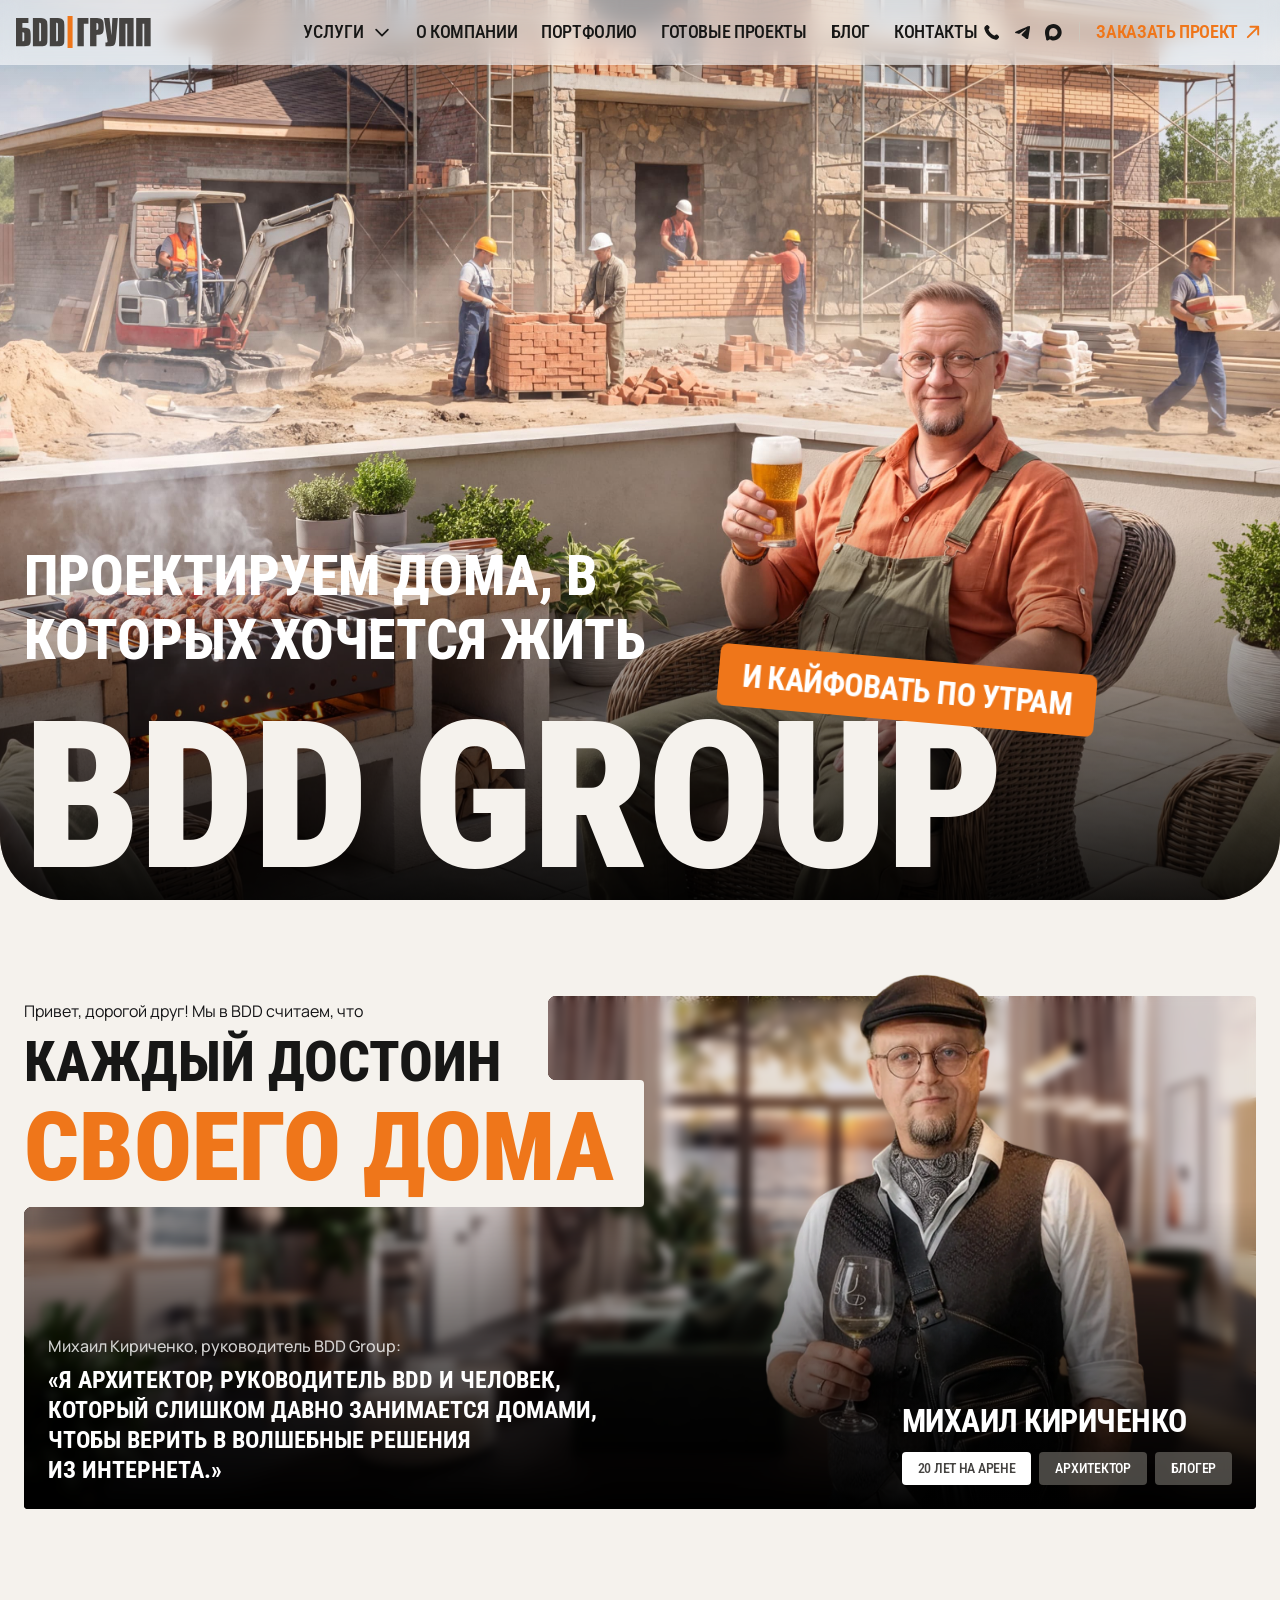
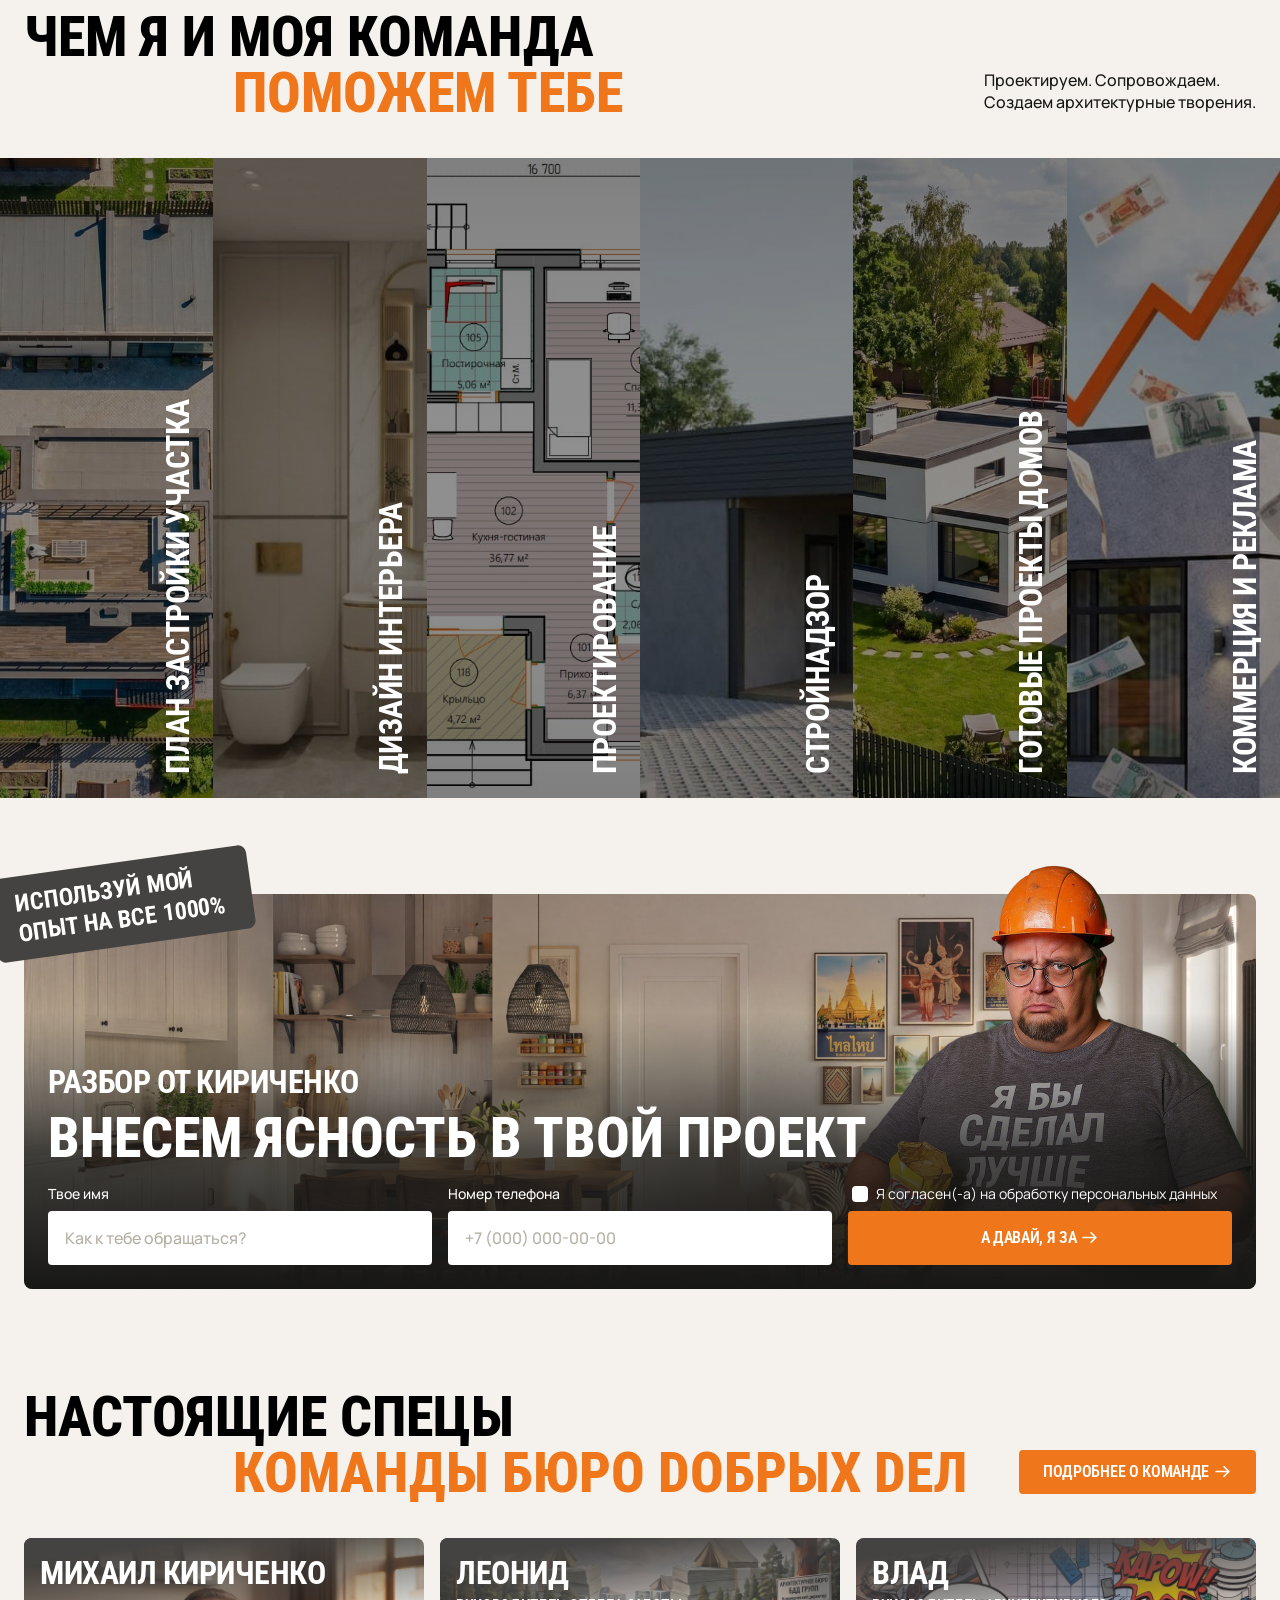
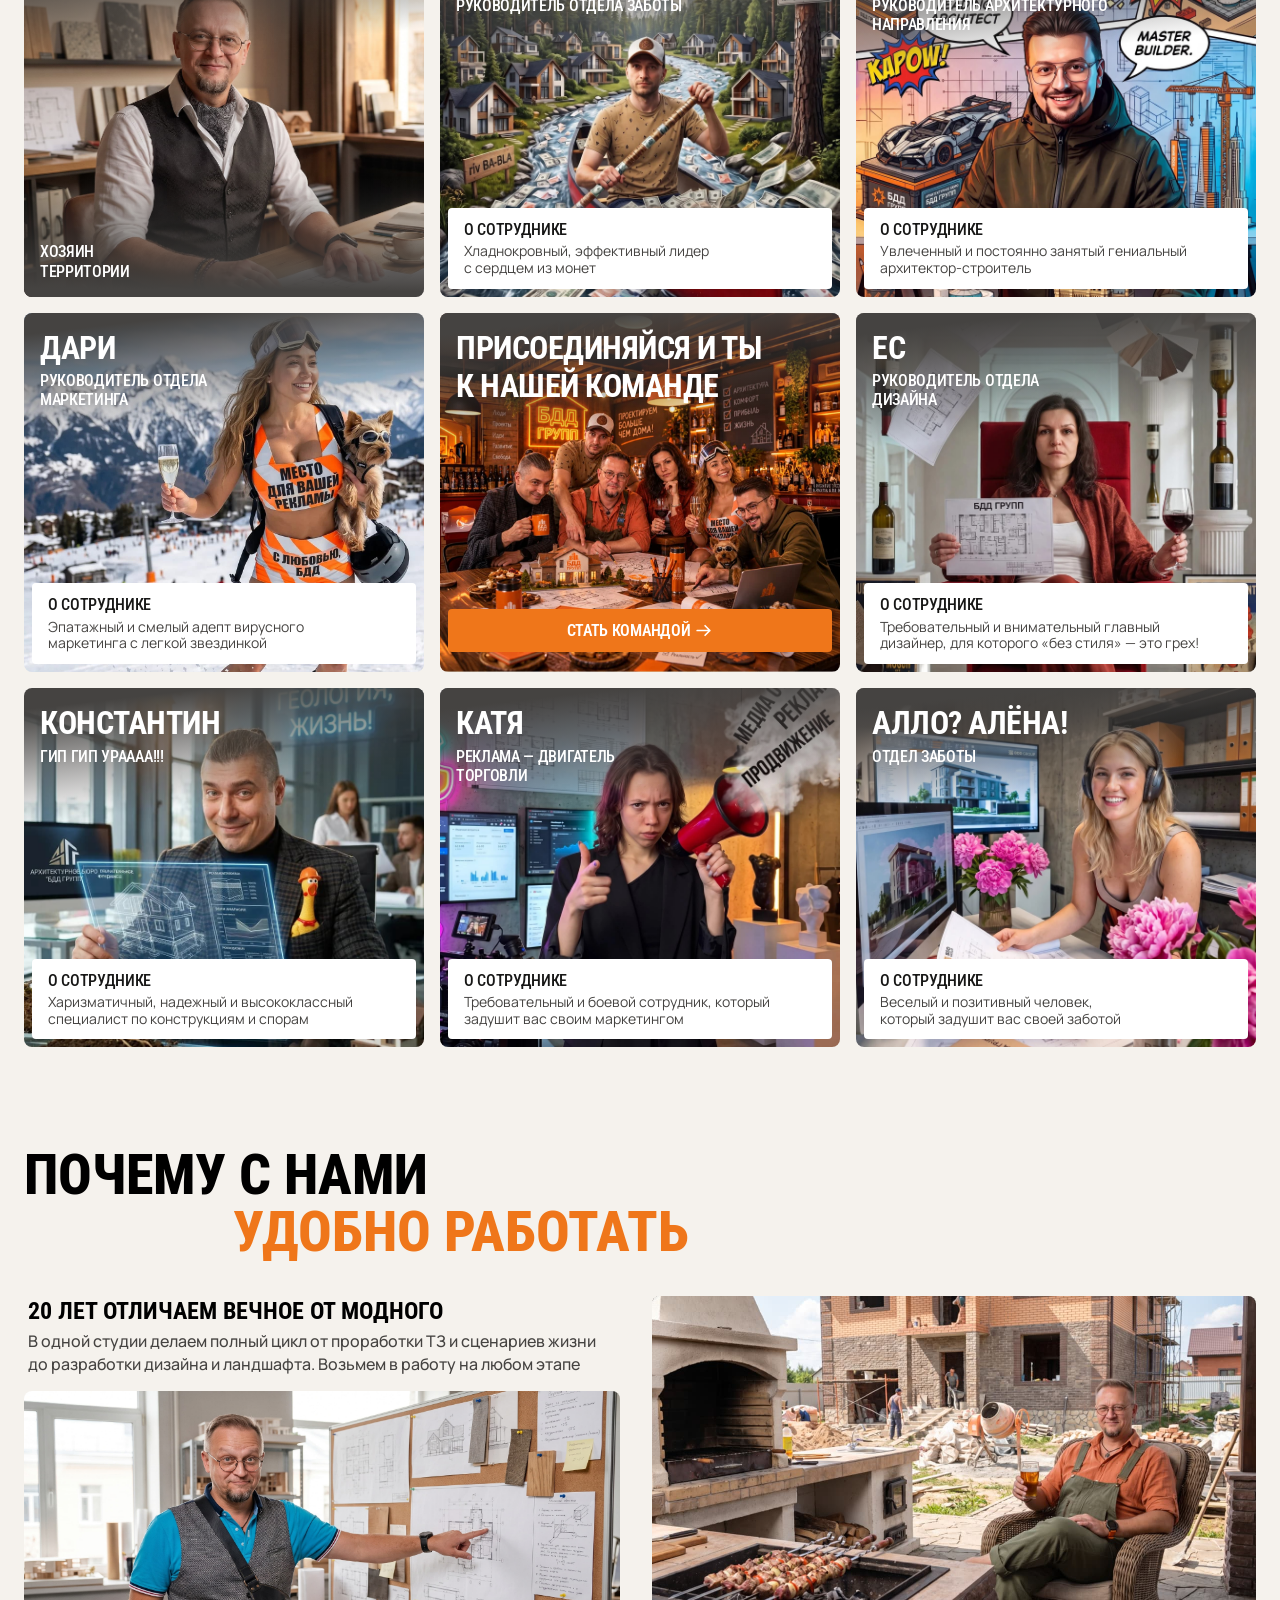
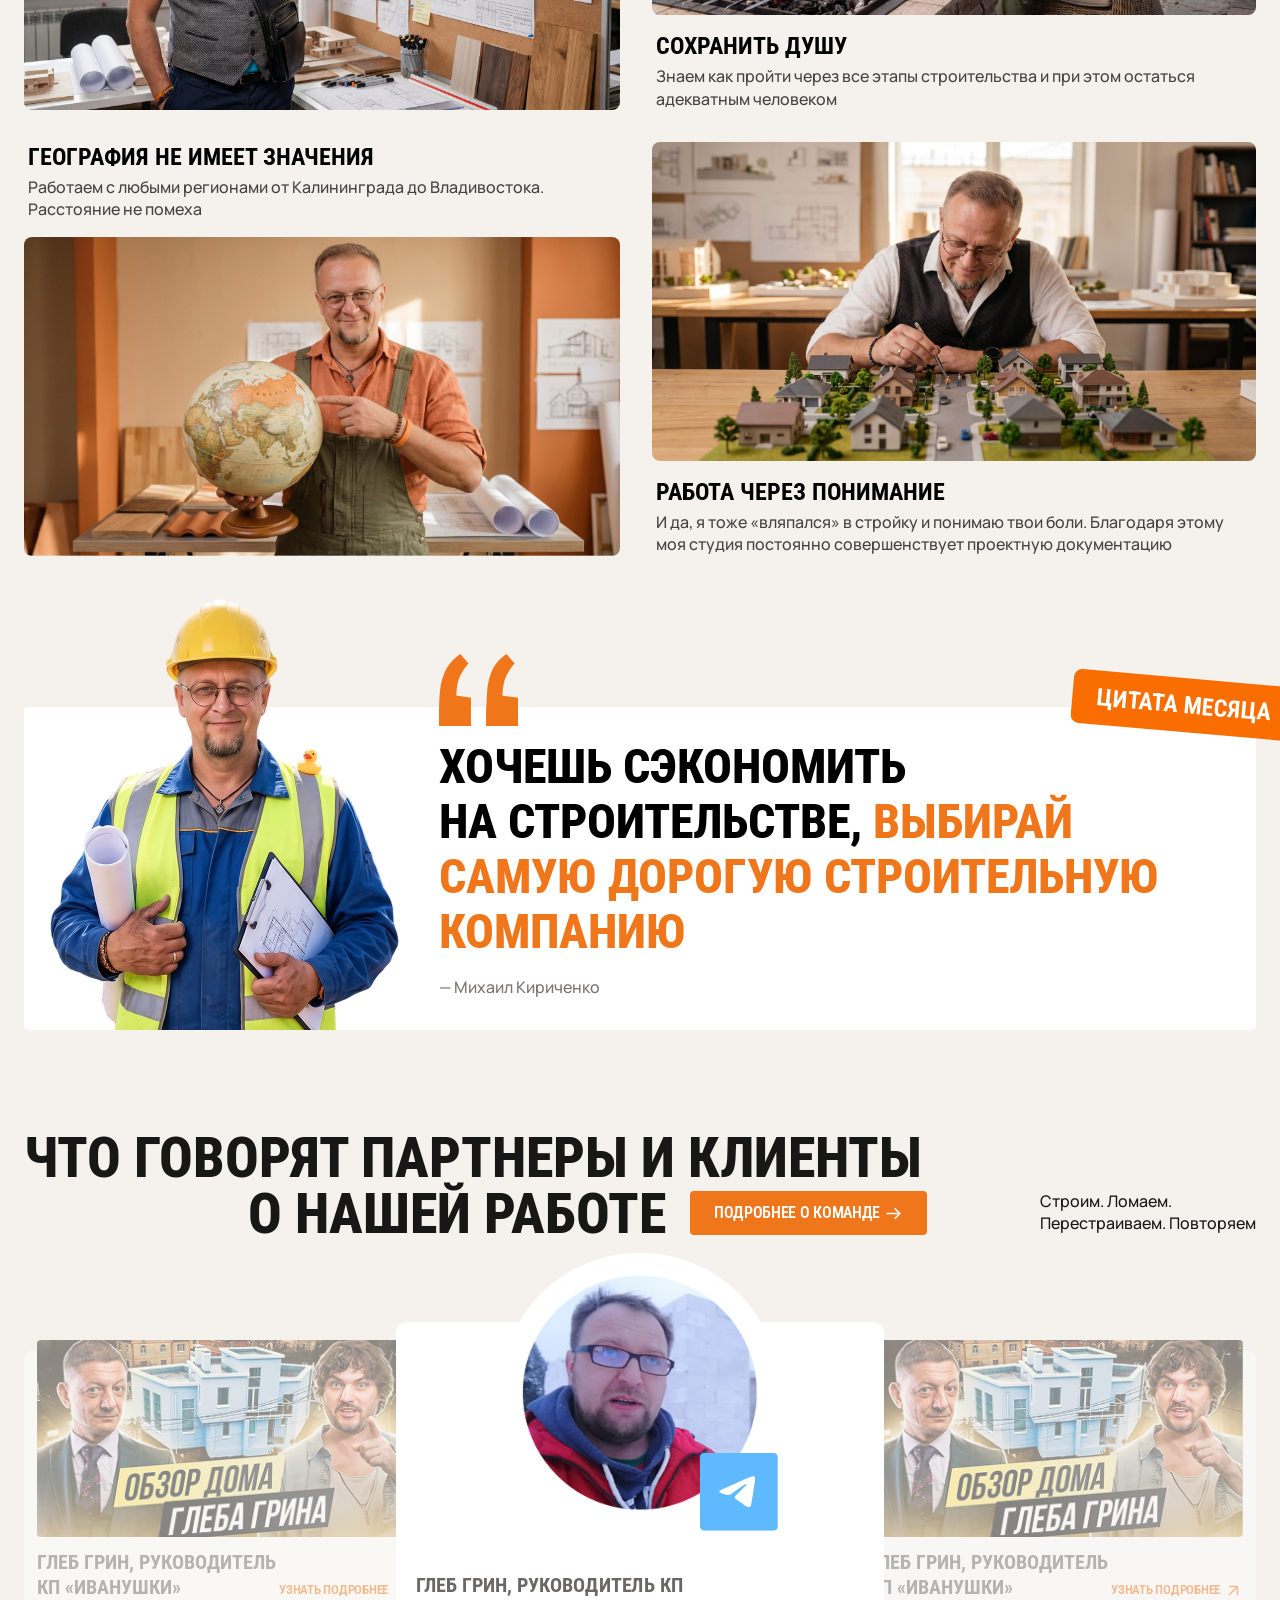
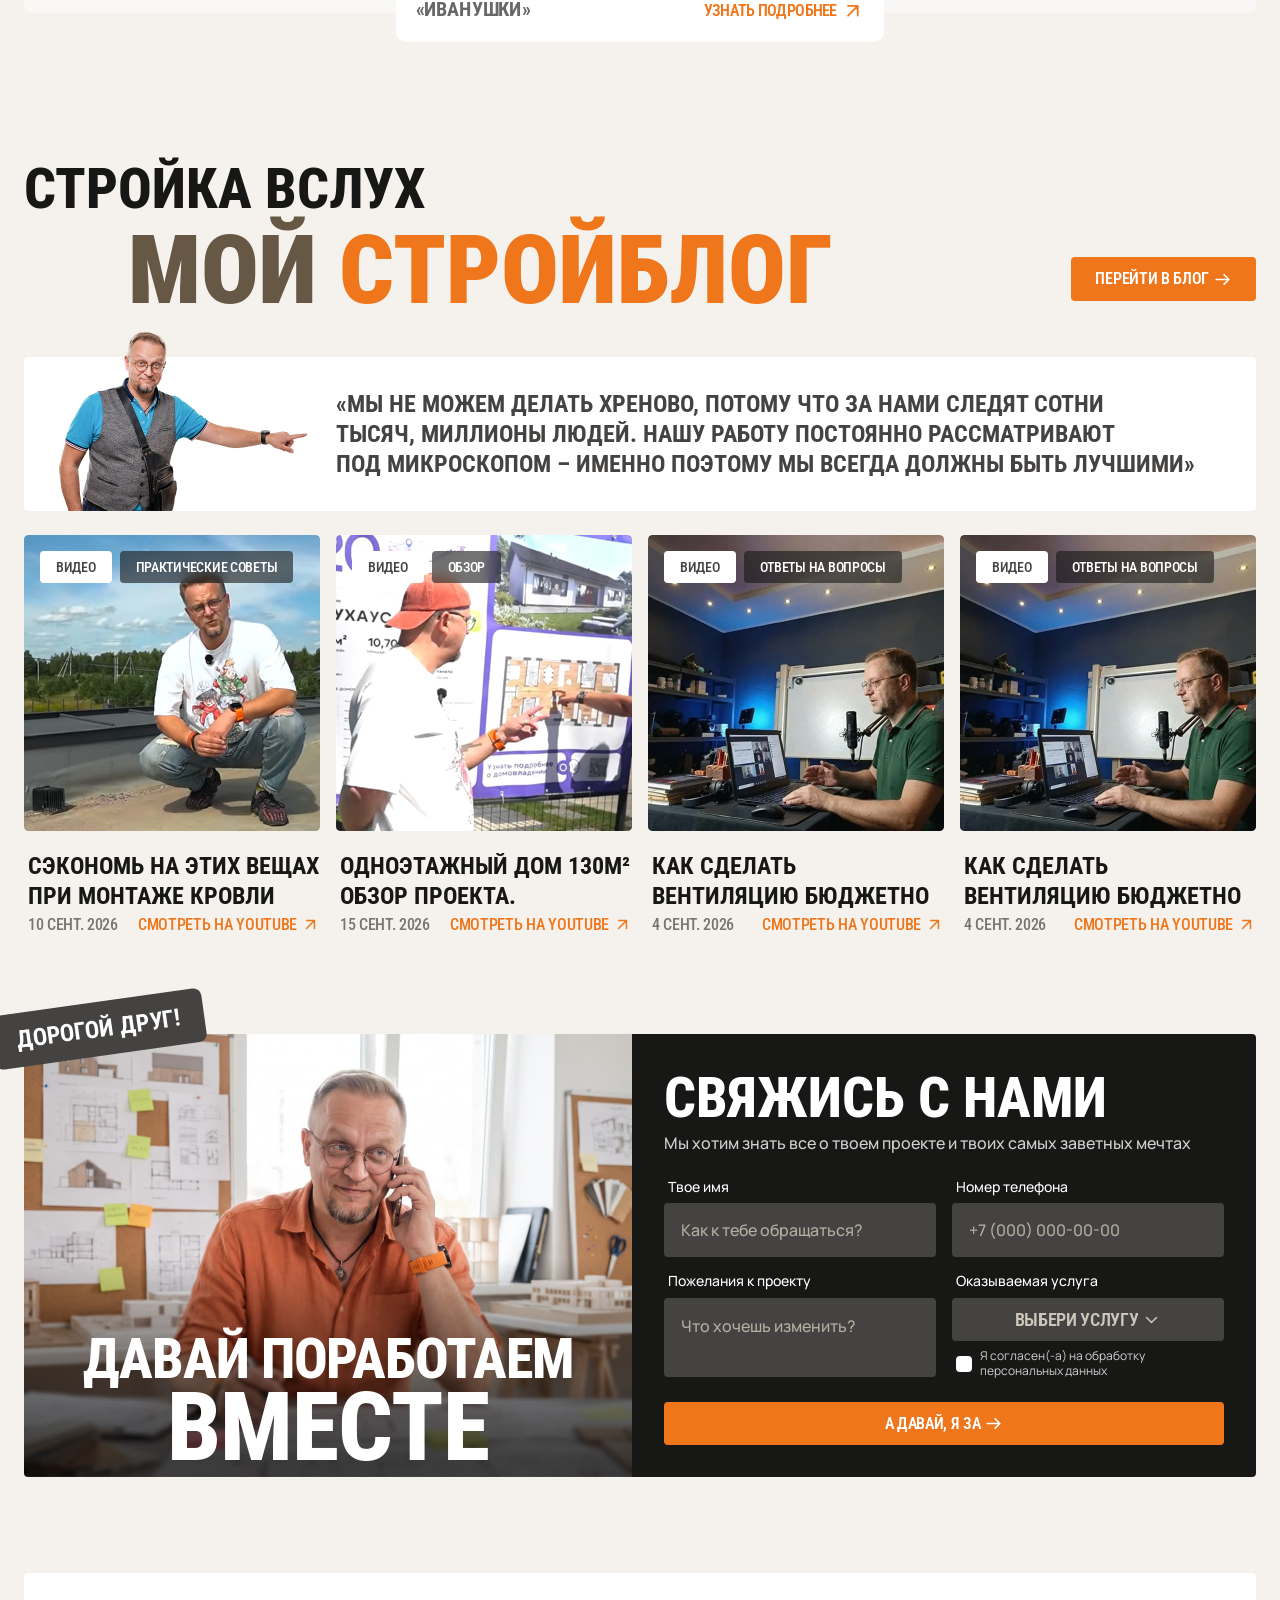
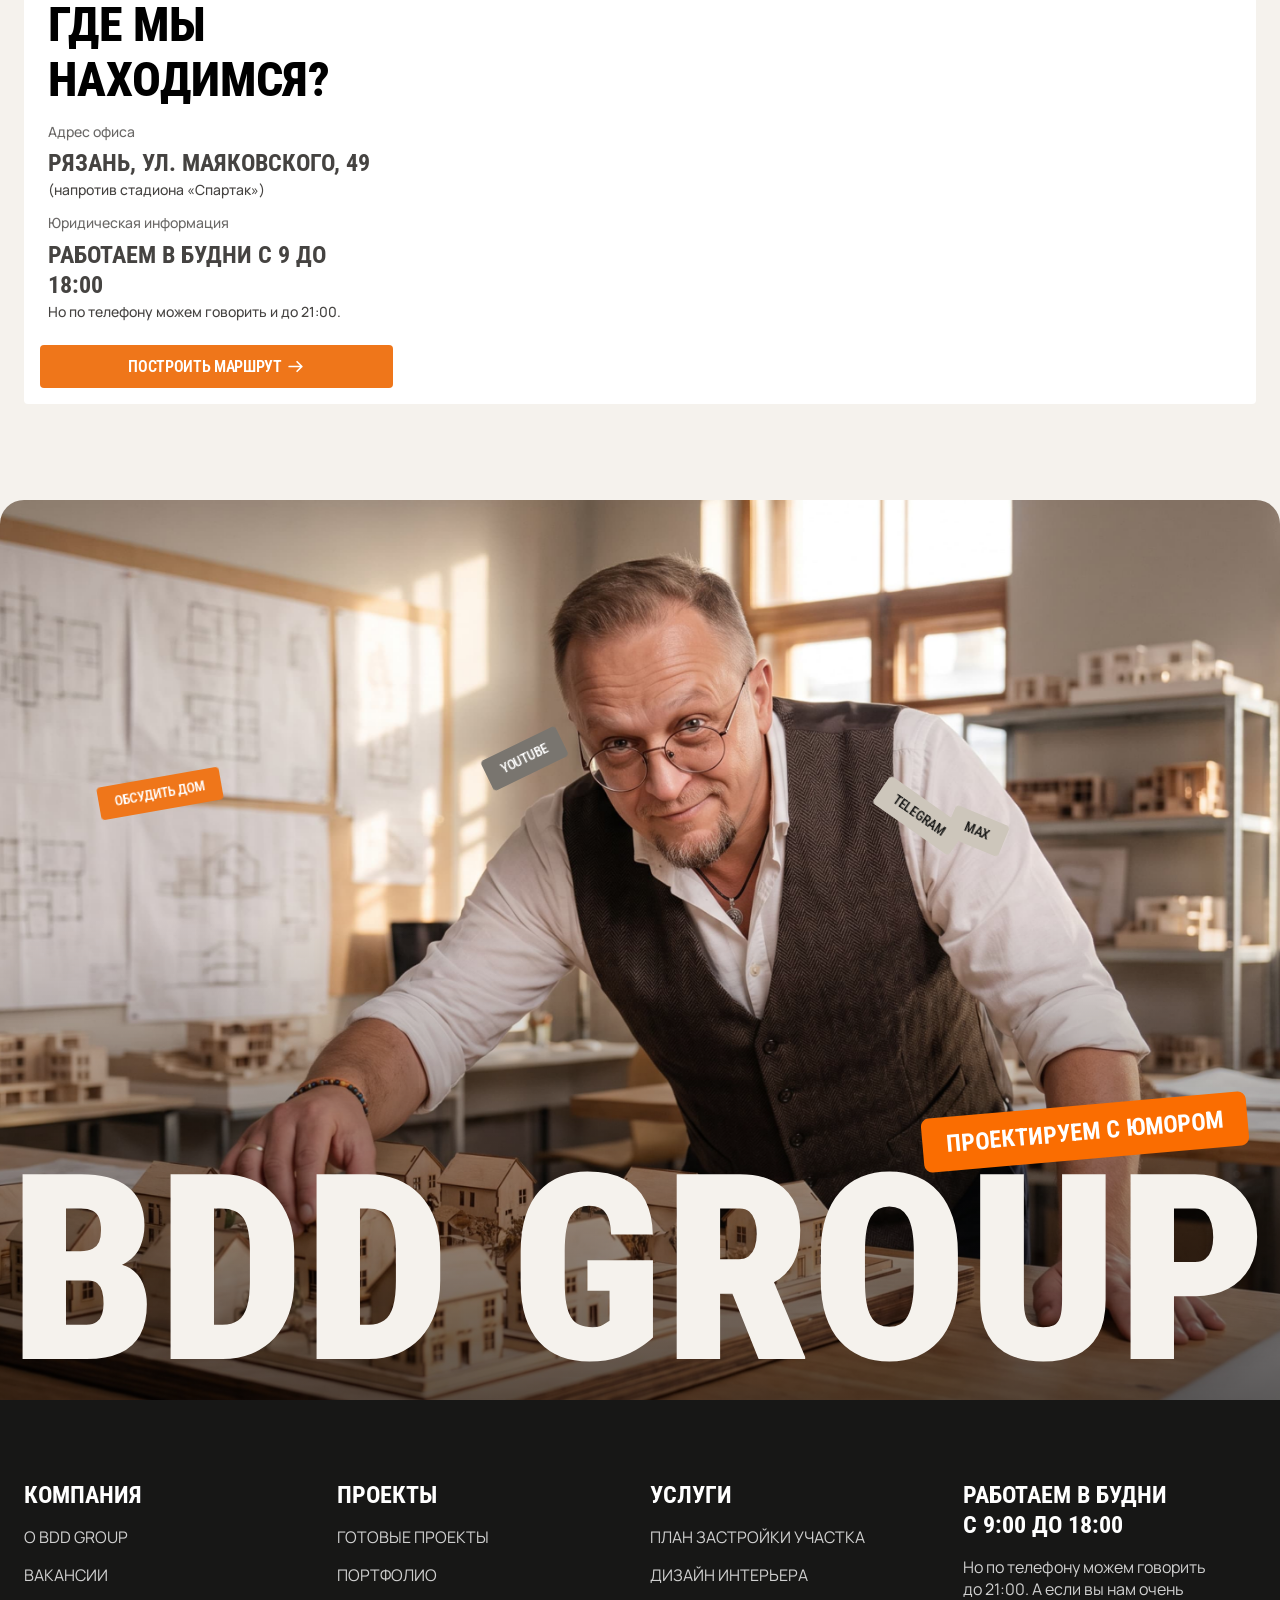
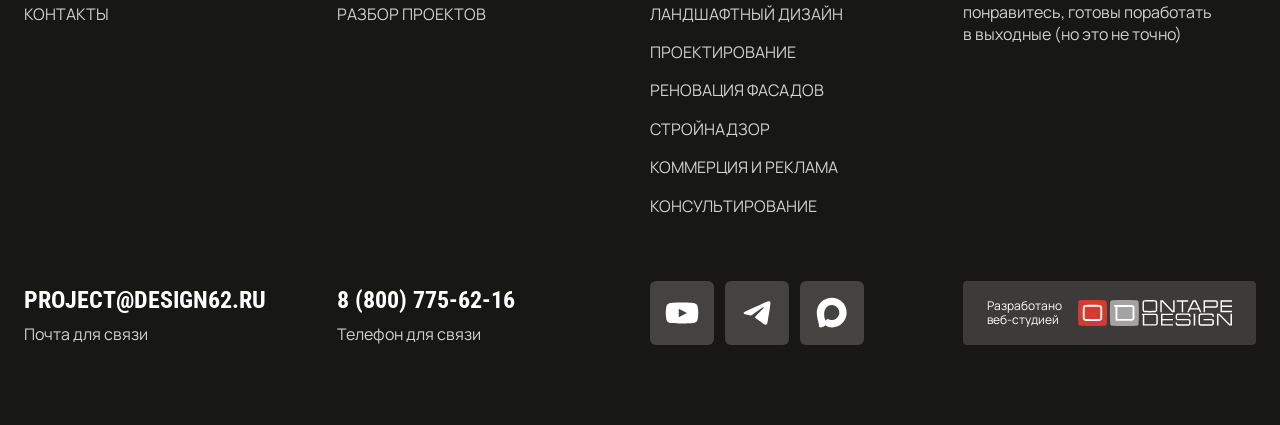
==== commit dd0ad90c: "new commit" ====
--- a/index.html
+++ b/index.html
@@ -20,7 +20,45 @@
                 </a>
             </div>
             <nav class="header_nav header_rc">
-                <a href="/services/" class="header_link">Услуги</a>
+                <div class="header_nav__item header_dropdown">
+                    <button type="button" class="header_link header_dropdown__toggle" aria-expanded="false"
+                        aria-controls="services-menu">
+                        Услуги
+                        <svg xmlns="http://www.w3.org/2000/svg" width="20" height="20" viewBox="0 0 17 17" fill="none"
+                            aria-hidden="true">
+                            <path d="M3.5 6.5L8.5 11.5L13.5 6.5" stroke="currentColor" stroke-width="1.5"
+                                stroke-linecap="round" stroke-linejoin="round" />
+                        </svg>
+                    </button>
+
+                    <div class="header_dropdown__panel" id="services-menu">
+                        <ul class="header_dropdown__list header_medium_rc">
+                            <li><a href="/service_page_pzu.html/" class="header_dropdown__link is-active"
+                                    data-img="assets/images/pzu/hero_section.jpg">План застройки участка</a></li>
+                            <li><a href="/service_page_interior.html" class="header_dropdown__link"
+                                    data-img="assets/images/interior/hero_section_interior.jpg">Дизайн интерьера</a>
+                            </li>
+                            <li><a href="/services/landscape/" class="header_dropdown__link"
+                                    data-img="assets/images/interior/hero_section_interior.jpg">Ландшафтный дизайн</a>
+                            </li>
+                            <li><a href="/service_page_project.html" class="header_dropdown__link"
+                                    data-img="assets/images/service_project/hero_section_project.jpg">Проектирование</a>
+                            </li>
+                            <li><a href="/services/facades/" class="header_dropdown__link"
+                                    data-img="assets/images/service_project/hero_section_project.jpg">Реновация
+                                    фасадов</a></li>
+                            <li><a href="/service_page_supervision.html" class="header_dropdown__link"
+                                    data-img="assets/images/supervision/hero_section.jpg">Стройнадзор</a></li>
+                            <li><a href="/service_page_bddmedia.html" class="header_dropdown__link"
+                                    data-img="assets/images/bddmedia/hero_section.jpg">Коммерция и реклама</a></li>
+                            <li><a href="/services/consulting/" class="header_dropdown__link"
+                                    data-img="assets/images/supervision/hero_section.jpg">Консультирование</a></li>
+                        </ul>
+
+                        <div class="header_dropdown__media"></div>
+                    </div>
+                </div>
+
                 <a href="/about/" class="header_link">О компании</a>
                 <a href="/portfolio/" class="header_link">Портфолио</a>
                 <a href="/projects/" class="header_link">Готовые проекты</a>
@@ -28,22 +66,61 @@
                 <a href="/contacts/" class="header_link">Контакты</a>
             </nav>
             <div class="header_buttons">
-                <button class="header_cta tertiary_btn">Заказать проект</button>
+                <ul class="header_contacts">
+                    <li>
+                        <a href="tel:+70000000000" class="header_contact" aria-label="Позвонить">
+                            <svg xmlns="http://www.w3.org/2000/svg" width="19" height="19" viewBox="0 0 19 19"
+                                fill="none">
+                                <path
+                                    d="M6.63439 7.0089C7.18538 8.15654 7.93653 9.2321 8.88772 10.1834C9.83899 11.1346 10.9146 11.8858 12.0622 12.4368C12.1609 12.4841 12.2103 12.5079 12.2727 12.5261C12.4947 12.5907 12.7672 12.5443 12.9551 12.4097C13.0081 12.3718 13.0533 12.3266 13.1438 12.2361C13.4206 11.9592 13.559 11.8209 13.6981 11.7304C14.2229 11.3892 14.8995 11.3892 15.4243 11.7304C15.5635 11.8209 15.7018 11.9592 15.9786 12.2361L16.1328 12.3903C16.5536 12.8111 16.7639 13.0214 16.8782 13.2474C17.1055 13.6966 17.1055 14.2273 16.8782 14.6766C16.7639 14.9025 16.5536 15.1129 16.1328 15.5336L16.0081 15.6584C15.5888 16.0777 15.3792 16.2874 15.0941 16.4474C14.7778 16.6251 14.2866 16.7529 13.9238 16.7517C13.597 16.7508 13.3735 16.6874 12.9266 16.5606C10.5252 15.8789 8.25914 14.593 6.36869 12.7025C4.4782 10.812 3.19216 8.54588 2.51056 6.14447C2.38373 5.69762 2.32031 5.47419 2.31934 5.14727C2.31826 4.78452 2.446 4.2933 2.62367 3.97702C2.78378 3.69199 2.99342 3.48235 3.41271 3.06306L3.5375 2.93827C3.95823 2.51755 4.1686 2.30718 4.39452 2.19291C4.84384 1.96565 5.37446 1.96565 5.82378 2.19291C6.04971 2.30718 6.26008 2.51755 6.6808 2.93827L6.83507 3.09254C7.11184 3.36931 7.25023 3.5077 7.3407 3.64685C7.68191 4.17165 7.68191 4.84819 7.3407 5.37298C7.25023 5.51213 7.11184 5.65052 6.83507 5.92729C6.74458 6.01779 6.69933 6.06304 6.66145 6.11593C6.52686 6.30389 6.48039 6.57643 6.54509 6.79838C6.56329 6.86084 6.58699 6.91019 6.63439 7.0089Z"
+                                    fill="#171716" />
+                            </svg>
+                        </a>
+                    </li>
+                    <li>
+                        <a href="https://t.me/username" class="header_contact" target="_blank" rel="noopener"
+                            aria-label="Telegram">
+                            <svg xmlns="http://www.w3.org/2000/svg" width="19" height="19" viewBox="0 0 19 19"
+                                fill="none">
+                                <path
+                                    d="M3.03117 8.59642C7.05769 6.76182 9.74268 5.55233 11.0861 4.96797C14.9219 3.2995 15.7189 3.00967 16.2384 3.0001C16.3527 2.998 16.6082 3.02761 16.7737 3.16804C16.9134 3.28661 16.9518 3.44679 16.9702 3.55921C16.9886 3.67163 17.0115 3.92773 16.9933 4.12784C16.7855 6.41185 15.8861 11.9545 15.4285 14.5127C15.2349 15.5951 14.8536 15.958 14.4845 15.9936C13.6824 16.0707 13.0734 15.4392 12.2965 14.9067C11.0809 14.0733 10.3941 13.5545 9.21409 12.7413C7.8504 11.8015 8.73442 11.285 9.51159 10.4409C9.71497 10.22 13.249 6.8583 13.3174 6.55334C13.326 6.5152 13.3339 6.37304 13.2532 6.29797C13.1724 6.2229 13.0532 6.24857 12.9672 6.26899C12.8453 6.29792 10.9033 7.64029 7.14115 10.2961C6.58991 10.6919 6.09062 10.8848 5.64327 10.8747C5.15011 10.8635 4.20146 10.5831 3.49623 10.3433C2.63124 10.0493 1.94377 9.89383 2.00363 9.39445C2.03481 9.13434 2.37733 8.86833 3.03117 8.59642Z"
+                                    fill-rule="evenodd" clip-rule="evenodd" fill="#171716" />
+                            </svg>
+                        </a>
+                    </li>
+                    <li>
+                        <a href="https://max.ru/username" class="header_contact" target="_blank" rel="noopener"
+                            aria-label="Max">
+                            <svg xmlns="http://www.w3.org/2000/svg" width="19" height="19" viewBox="0 0 38 38"
+                                fill="none">
+                                <path
+                                    d="M19.0248 35.0944C15.7535 35.0944 14.2333 34.6169 11.5909 32.7066C9.91943 34.8556 4.62657 36.5351 4.39572 33.6617C4.39572 31.5048 3.91817 29.6822 3.37694 27.6924C2.73225 25.2409 2 22.5109 2 18.5552C2 9.10758 9.7523 2 18.9372 2C28.1301 2 35.3332 9.45779 35.3332 18.6427C35.3641 27.6856 28.0676 35.0462 19.0248 35.0944ZM19.1601 10.1661C14.687 9.93535 11.2008 13.0315 10.4288 17.8866C9.79208 21.906 10.9223 26.8009 11.8853 27.0556C12.347 27.167 13.509 26.2279 14.2333 25.5036C15.431 26.3309 16.8256 26.8279 18.2766 26.9442C22.9115 27.1671 26.8718 23.6386 27.183 19.0089C27.3641 14.3693 23.7956 10.4396 19.1601 10.1741V10.1661Z"
+                                    fill-rule="evenodd" clip-rule="evenodd" fill="#171716" />
+                            </svg>
+                        </a>
+                    </li>
+                </ul>
+
+                <span class="header_divider" aria-hidden="true"></span>
+
+                <button type="button" class="header_cta tertiary_btn">Заказать проект</button>
             </div>
         </div>
     </header>
     <main>
         <section class="hero_section main">
-            <img class="hero_image cover" src="./assets/images/main/hero_section.jpg" alt="Главный экран">
+            <div class="hero_image_bg">
+                <img class="hero_image cover" src="./assets/images/main/hero_section.jpg" alt="Главный экран">
+            </div>
             <div class="hero_block">
                 <div class="hero_block_content container">
-                    <h2 class="hero_slogan h2_rc">проектируем дома,
+                    <h2 class="hero_slogan h2_rc m_header_button_rc">проектируем дома,
                         в которых хочется жить</h2>
                     <div class="hero_title">
                         <div class="hero_chip chip orange_chip">
-                            <h4 class="h4_rc">и кайфовать по утрам</h4>
-                        </div>
-                        <h1 class="hero_black_rc">
+                            <h4 class="h4_rc m_header_button_rc">и кайфовать по утрам</h4>
+                        </div>
+                        <h1 class="hero_black_rc main">
                             BDD GROUP
                         </h1>
                     </div>
@@ -65,7 +142,7 @@
 
                     <div class="intro_card__head">
                         <div class="intro_card__head-top">
-                            <p class="intro_card__pretitle body_reg_mr">Привет, дорогой друг! Мы в BDD считаем, что
+                            <p class="intro_card__pretitle body_reg_mr ">Привет, дорогой друг! Мы в BDD считаем, что
                             </p>
                             <p class="intro_card__line h2_rc">Каждый достоин</p>
                         </div>
@@ -84,9 +161,9 @@
                     <div class="intro_card__author">
                         <p class="intro_card__name h4_rc">Михаил Кириченко</p>
                         <div class="intro_card__tags">
-                            <span class="chip chip_light_filled tabs_medium_rc">20 лет на арене</span>
-                            <span class="chip chip_dark_filled tabs_medium_rc">Архитектор</span>
-                            <span class="chip chip_dark_filled tabs_medium_rc">Блогер</span>
+                            <span class="chip chip_light_filled tabs_medium_rc micro_tabs_mr">20 лет на арене</span>
+                            <span class="chip chip_dark_filled tabs_medium_rc micro_tabs_mr">Архитектор</span>
+                            <span class="chip chip_dark_filled tabs_medium_rc micro_tabs_mr">Блогер</span>
                         </div>
                     </div>
                 </div>
@@ -144,7 +221,7 @@
             <div class="container">
                 <div class="consult_banner">
                     <div class="plaque">
-                        <h5 class="plaque_text h5_rc">Используй мой опыт на все 1000%</h5>
+                        <h5 class="plaque_text h5_rc m_buttons_semibold_rc">Используй мой опыт на все 1000%</h5>
                     </div>
 
                     <div class="consult_media">
@@ -161,18 +238,20 @@
                         <form action="" class="consult_form">
                             <label class="field">
                                 <span class="field_label cta_label caption_medium_mr">Твое имя</span>
-                                <input type="text" name="name" class="field_input field_input__light body_medium_mr"
+                                <input type="text" name="name"
+                                    class="field_input field_input__light body_medium_mr m_caption_reg"
                                     placeholder="Как к тебе обращаться?">
                             </label>
 
                             <label class="field">
                                 <span class="field_label cta_label caption_medium_mr">Номер телефона</span>
-                                <input type="tel" name="phone" class="field_input field_input__light body_medium_mr"
+                                <input type="tel" name="phone"
+                                    class="field_input field_input__light body_medium_mr m_caption_reg"
                                     placeholder="+7 (000) 000-00-00">
                             </label>
 
                             <div class="field">
-                                <label class="checkbox cta_label caption_reg_mr">
+                                <label class="checkbox cta_label caption_reg_mr micro_mr_m">
                                     <input type="checkbox" name="agree" class="checkbox_input" required>
                                     <span class="checkbox_box"></span>
                                     Я согласен(-а) на обработку персональных данных
@@ -192,114 +271,119 @@
                     <a href="#" class="primary_btn orange_btn project_btn_arrow">Подробнее о команде</a>
                 </div>
 
-                <div class="team_cards">
-                    <article class="team_card team_card--boss">
-                        <img class="team_card__img" src="./assets/images/team/kirichenko.jpg" alt="Михаил Кириченко">
-                        <div class="team_card__head">
-                            <h3 class="team_card__name h4_rc">Михаил Кириченко</h3>
-                        </div>
-                        <p class="team_card__job team_card__job--bottom buttons_medium_rc">Хозяин<br>территории</p>
-                    </article>
-
-                    <article class="team_card">
-                        <img class="team_card__img" src="./assets/images/team/leonid.jpg" alt="Леонид">
-                        <div class="team_card__head">
-                            <h3 class="team_card__name h4_rc">Леонид</h3>
-                            <p class="team_card__job buttons_medium_rc">Руководитель отдела заботы</p>
-                        </div>
-                        <div class="team_card__about card">
-                            <p class="team_card__about-title buttons_medium_rc">О сотруднике</p>
-                            <p class="team_card__about-text caption_reg_mr">Хладнокровный, эффективный лидер
-                                с&nbsp;сердцем&nbsp;из&nbsp;монет</p>
-                        </div>
-                    </article>
-
-                    <article class="team_card">
-                        <img class="team_card__img" src="./assets/images/team/vlad.jpg" alt="Влад">
-                        <div class="team_card__head">
-                            <h3 class="team_card__name h4_rc">Влад</h3>
-                            <p class="team_card__job buttons_medium_rc">Руководитель архитектурного направления</p>
-                        </div>
-                        <div class="team_card__about card">
-                            <p class="team_card__about-title buttons_medium_rc">О сотруднике</p>
-                            <p class="team_card__about-text caption_reg_mr">Увлеченный и постоянно занятый гениальный
-                                архитектор-строитель</p>
-                        </div>
-                    </article>
-
-                    <article class="team_card">
-                        <img class="team_card__img" src="./assets/images/team/dari.jpg" alt="Дари">
-                        <div class="team_card__head">
-                            <h3 class="team_card__name h4_rc">Дари</h3>
-                            <p class="team_card__job buttons_medium_rc">Руководитель отдела<br>маркетинга</p>
-                        </div>
-                        <div class="team_card__about card">
-                            <p class="team_card__about-title buttons_medium_rc">О сотруднике</p>
-                            <p class="team_card__about-text caption_reg_mr">Эпатажный и смелый адепт вирусного
-                                маркетинга&nbsp;с&nbsp;легкой звездинкой</p>
-                        </div>
-                    </article>
-
-                    <!-- Карточка-призыв -->
-                    <article class="team_card team_card--join">
-                        <img class="team_card__img" src="./assets/images/team/team.jpg" alt="Команда BDD GROUP">
-                        <div class="team_card__head">
-                            <h3 class="team_card__name h4_rc">Присоединяйся и ты к&nbsp;нашей команде</h3>
-                        </div>
-                        <a href="#" class="team_card__btn primary_btn orange_btn project_btn_arrow">Стать командой</a>
-                    </article>
-
-                    <article class="team_card">
-                        <img class="team_card__img" src="./assets/images/team/ec.jpg" alt="Ес">
-                        <div class="team_card__head">
-                            <h3 class="team_card__name h4_rc">Ес</h3>
-                            <p class="team_card__job buttons_medium_rc">Руководитель отдела<br>дизайна</p>
-                        </div>
-                        <div class="team_card__about card">
-                            <p class="team_card__about-title buttons_medium_rc">О сотруднике</p>
-                            <p class="team_card__about-text caption_reg_mr">Требовательный и внимательный главный
-                                дизайнер,&nbsp;для которого «без стиля» — это грех!</p>
-                        </div>
-                    </article>
-
-                    <article class="team_card">
-                        <img class="team_card__img" src="./assets/images/team/konstantin.jpg" alt="Константин">
-                        <div class="team_card__head">
-                            <h3 class="team_card__name h4_rc">Константин</h3>
-                            <p class="team_card__job buttons_medium_rc">ГИП ГИП ураааа!!!</p>
-                        </div>
-                        <div class="team_card__about card">
-                            <p class="team_card__about-title buttons_medium_rc">О сотруднике</p>
-                            <p class="team_card__about-text caption_reg_mr">Харизматичный, надежный и высококлассный
-                                специалист по&nbsp;конструкциям и&nbsp;спорам</p>
-                        </div>
-                    </article>
-
-                    <article class="team_card">
-                        <img class="team_card__img" src="./assets/images/team/katya.jpg" alt="Катя">
-                        <div class="team_card__head">
-                            <h3 class="team_card__name h4_rc">Катя</h3>
-                            <p class="team_card__job buttons_medium_rc">Реклама — двигатель<br>торговли</p>
-                        </div>
-                        <div class="team_card__about card">
-                            <p class="team_card__about-title buttons_medium_rc">О сотруднике</p>
-                            <p class="team_card__about-text caption_reg_mr">Требовательный и боевой сотрудник, который
-                                задушит вас своим маркетингом</p>
-                        </div>
-                    </article>
-
-                    <article class="team_card">
-                        <img class="team_card__img" src="./assets/images/team/alyona.jpg" alt="Алёна">
-                        <div class="team_card__head">
-                            <h3 class="team_card__name h4_rc">Алло? Алёна!</h3>
-                            <p class="team_card__job buttons_medium_rc">Отдел заботы</p>
-                        </div>
-                        <div class="team_card__about card">
-                            <p class="team_card__about-title buttons_medium_rc">О сотруднике</p>
-                            <p class="team_card__about-text caption_reg_mr">Веселый и позитивный человек,
-                                который&nbsp;задушит&nbsp;вас своей заботой</p>
-                        </div>
-                    </article>
+                <div class="swiper team_mobile_swiper">
+                    <div class="swiper-wrapper team_cards">
+                        <article class="swiper-slide team_card team_card--boss">
+                            <img class="team_card__img" src="./assets/images/team/kirichenko.jpg"
+                                alt="Михаил Кириченко">
+                            <div class="team_card__head">
+                                <h3 class="team_card__name h4_rc">Михаил Кириченко</h3>
+                            </div>
+                            <p class="team_card__job team_card__job--bottom buttons_medium_rc">Хозяин<br>территории</p>
+                        </article>
+
+                        <article class="swiper-slide team_card team_card--leonid">
+                            <img class="team_card__img" src="./assets/images/team/leonid.jpg" alt="Леонид">
+                            <div class="team_card__head">
+                                <h3 class="team_card__name h4_rc">Леонид</h3>
+                                <p class="team_card__job buttons_medium_rc">Руководитель отдела заботы</p>
+                            </div>
+                            <div class="team_card__about card">
+                                <p class="team_card__about-title buttons_medium_rc">О сотруднике</p>
+                                <p class="team_card__about-text caption_reg_mr">Хладнокровный, эффективный лидер
+                                    с&nbsp;сердцем&nbsp;из&nbsp;монет</p>
+                            </div>
+                        </article>
+
+                        <article class="swiper-slide team_card team_card--vlad">
+                            <img class="team_card__img" src="./assets/images/team/vlad.jpg" alt="Влад">
+                            <div class="team_card__head">
+                                <h3 class="team_card__name h4_rc">Влад</h3>
+                                <p class="team_card__job buttons_medium_rc">Руководитель архитектурного направления</p>
+                            </div>
+                            <div class="team_card__about card">
+                                <p class="team_card__about-title buttons_medium_rc">О сотруднике</p>
+                                <p class="team_card__about-text caption_reg_mr">Увлеченный и постоянно занятый
+                                    гениальный
+                                    архитектор-строитель</p>
+                            </div>
+                        </article>
+
+                        <article class="swiper-slide team_card team_card--dari">
+                            <img class="team_card__img" src="./assets/images/team/dari.jpg" alt="Дари">
+                            <div class="team_card__head">
+                                <h3 class="team_card__name h4_rc">Дари</h3>
+                                <p class="team_card__job buttons_medium_rc">Руководитель отдела<br>маркетинга</p>
+                            </div>
+                            <div class="team_card__about card">
+                                <p class="team_card__about-title buttons_medium_rc">О сотруднике</p>
+                                <p class="team_card__about-text caption_reg_mr">Эпатажный и смелый адепт вирусного
+                                    маркетинга&nbsp;с&nbsp;легкой звездинкой</p>
+                            </div>
+                        </article>
+
+                        <article class="swiper-slide team_card team_card--join">
+                            <img class="team_card__img" src="./assets/images/team/team.jpg" alt="Команда BDD GROUP">
+                            <div class="team_card__head">
+                                <h3 class="team_card__name h4_rc">Присоединяйся и ты к&nbsp;нашей команде</h3>
+                            </div>
+                            <a href="#" class="team_card__btn primary_btn orange_btn project_btn_arrow">Стать
+                                командой</a>
+                        </article>
+
+                        <article class="swiper-slide team_card team_card--ec">
+                            <img class="team_card__img" src="./assets/images/team/ec.jpg" alt="Ес">
+                            <div class="team_card__head">
+                                <h3 class="team_card__name h4_rc">Ес</h3>
+                                <p class="team_card__job buttons_medium_rc">Руководитель отдела<br>дизайна</p>
+                            </div>
+                            <div class="team_card__about card">
+                                <p class="team_card__about-title buttons_medium_rc">О сотруднике</p>
+                                <p class="team_card__about-text caption_reg_mr">Требовательный и внимательный главный
+                                    дизайнер,&nbsp;для которого «без стиля» — это грех!</p>
+                            </div>
+                        </article>
+
+                        <article class="swiper-slide team_card team_card--konstantin">
+                            <img class="team_card__img" src="./assets/images/team/konstantin.jpg" alt="Константин">
+                            <div class="team_card__head">
+                                <h3 class="team_card__name h4_rc">Константин</h3>
+                                <p class="team_card__job buttons_medium_rc">ГИП ГИП ураааа!!!</p>
+                            </div>
+                            <div class="team_card__about card">
+                                <p class="team_card__about-title buttons_medium_rc">О сотруднике</p>
+                                <p class="team_card__about-text caption_reg_mr">Харизматичный, надежный и высококлассный
+                                    специалист по&nbsp;конструкциям и&nbsp;спорам</p>
+                            </div>
+                        </article>
+
+                        <article class="swiper-slide team_card team_card--katya">
+                            <img class="team_card__img" src="./assets/images/team/katya.jpg" alt="Катя">
+                            <div class="team_card__head">
+                                <h3 class="team_card__name h4_rc">Катя</h3>
+                                <p class="team_card__job buttons_medium_rc">Реклама — двигатель<br>торговли</p>
+                            </div>
+                            <div class="team_card__about card">
+                                <p class="team_card__about-title buttons_medium_rc">О сотруднике</p>
+                                <p class="team_card__about-text caption_reg_mr">Требовательный и боевой сотрудник,
+                                    который
+                                    задушит вас своим маркетингом</p>
+                            </div>
+                        </article>
+
+                        <article class="swiper-slide team_card team_card--alyona">
+                            <img class="team_card__img" src="./assets/images/team/alyona.jpg" alt="Алёна">
+                            <div class="team_card__head">
+                                <h3 class="team_card__name h4_rc">Алло? Алёна!</h3>
+                                <p class="team_card__job buttons_medium_rc">Отдел заботы</p>
+                            </div>
+                            <div class="team_card__about card">
+                                <p class="team_card__about-title buttons_medium_rc">О сотруднике</p>
+                                <p class="team_card__about-text caption_reg_mr">Веселый и позитивный человек,
+                                    который&nbsp;задушит&nbsp;вас своей заботой</p>
+                            </div>
+                        </article>
+                    </div>
                 </div>
             </div>
         </section>
@@ -311,7 +395,7 @@
                 <div class="reasons_cards">
                     <div class="reasons_card">
                         <div class="reason_content">
-                            <h5 class="reason_title h5_rc">20 лет отличаем вечное от модного</h5>
+                            <h5 class="reason_title h5_rc m_header_button_rc">20 лет отличаем вечное от модного</h5>
                             <p class="reason_description body_medium_mr">В одной студии делаем полный цикл от проработки
                                 ТЗ и
                                 сценариев жизни до разработки дизайна и ландшафта. Возьмем в работу на любом этапе</p>
@@ -321,14 +405,14 @@
                     <div class="reasons_card">
                         <img src="./assets/images/main/reason2.jpg" alt="" class="reason_image">
                         <div class="reason_content">
-                            <h5 class="reason_title h5_rc">Сохранить душу</h5>
+                            <h5 class="reason_title h5_rc m_header_button_rc">Сохранить душу</h5>
                             <p class="reason_description body_medium_mr">Знаем как пройти через все этапы строительства
                                 и при этом остаться адекватным человеком</p>
                         </div>
                     </div>
                     <div class="reasons_card">
                         <div class="reason_content">
-                            <h5 class="reason_title h5_rc">География не имеет значения</h5>
+                            <h5 class="reason_title h5_rc m_header_button_rc">География не имеет значения</h5>
                             <p class="reason_description body_medium_mr">Работаем с любыми регионами от Калининграда
                                 до Владивостока. Расстояние не помеха</p>
                         </div>
@@ -337,7 +421,7 @@
                     <div class="reasons_card">
                         <img src="./assets/images/main/reason4.jpg" alt="" class="reason_image">
                         <div class="reason_content">
-                            <h5 class="reason_title h5_rc">Работа через понимание</h5>
+                            <h5 class="reason_title h5_rc m_header_button_rc">Работа через понимание</h5>
                             <p class="reason_description body_medium_mr">И да, я тоже «вляпался» в стройку и понимаю
                                 твои боли. Благодаря этому моя студия постоянно совершенствует проектную документацию
                             </p>
@@ -352,7 +436,7 @@
                 <div class="quote_month_card card">
                     <img src="./assets/images/main/quote_month_image.png" alt="" class="quote_month_image">
                     <div class="slogan chip orange_chip">
-                        <h5 class="h5_rc">Цитата месяца</h5>
+                        <h5 class="h5_rc micro_tabs_mr">Цитата месяца</h5>
                     </div>
                     <div class="quote_month_content">
                         <img src="./assets/images/main/quotes.png" alt="" class="quotes">
@@ -380,10 +464,9 @@
                 <div class="reviews_slider">
                     <div class="swiper reviews_swiper">
                         <div class="swiper-wrapper">
-                            <!-- видеоотзыв -->
                             <article class="swiper-slide review_card">
-                                <a href="https://youtube.com/..." class=" review_card__media--video"
-                                    target="_blank" rel="noopener">
+                                <a href="https://youtube.com/..." class=" review_card__media--video" target="_blank"
+                                    rel="noopener">
                                     <img src="./assets/images/main/review.jpg" alt="Обзор дома Глеба Грина"
                                         class="cover">
                                 </a>
@@ -393,7 +476,6 @@
                                 </div>
                             </article>
 
-                            <!-- отзыв из Telegram -->
                             <article class="swiper-slide review_card">
                                 <div class="review_card__media review_card__media--avatar">
                                     <div class="review_card__avatar">
@@ -607,8 +689,6 @@
             </div>
         </section>
 
-
-
         <section class="map section">
             <div class="container">
                 <div class="map_card card">
@@ -619,7 +699,7 @@
                                 <p class="address_subtitle map_subtitles caption_medium_mr">Адрес офиса</p>
                                 <div class="address_title_caption">
                                     <h5 class="address_title h5_rc">Рязань, ул. Маяковского, 49</h5>
-                                    <p class="address_description buttons_medium_rc">(напротив стадиона «Спартак»)</p>
+                                    <p class="address_description caption_medium_mr">(напротив стадиона «Спартак»)</p>
                                 </div>
                             </div>
                             <div class="legal_information map_information_text_block">
@@ -627,10 +707,9 @@
                                     информация
                                 </p>
                                 <div class="legal_information_title_caption">
-                                    <h5 class="legal_information_title h5_rc">ИП Кириченко М.В.</h5>
-                                    <p class="legal_information_description buttons_medium_rc">ОГРН 323623400018371 /
-                                        ИНН
-                                        623010677558</p>
+                                    <h5 class="legal_information_title h5_rc">Работаем в будни с 9 до 18:00</h5>
+                                    <p class="legal_information_description caption_medium_mr">Но по телефону можем
+                                        говорить и до 21:00. </p>
                                 </div>
                             </div>
                         </div>
@@ -647,14 +726,15 @@
     </main>
     <footer>
         <div class="footer_media">
-            <img class="cover" src="assets/images/service_page/pzu-footer.jpg" alt="Подвал">
+            <img class="cover" src="assets/images/service_page/footer.jpg" alt="Подвал">
             <div class="footer_media__content">
                 <div class="footer_title_slogan">
                     <h2 class="footer_media__title">BDD GROUP</h2>
                     <div class="slogan_footer chip orange_chip">
                         <h5 class="h5_rc">Проектируем с юмором</h5>
                     </div>
-                </div> <a href="/" class="footer_media__chip chip_1 tabs_medium_rc orange_chip">
+                </div> 
+                <a href="/" class="footer_media__chip chip_1 tabs_medium_rc orange_chip">
                     Обсудить дом
                 </a>
                 <a href="/" class="footer_media__chip chip_2 tabs_medium_rc dark_chip">
@@ -666,6 +746,96 @@
                 <a href="/" class="footer_media__chip chip_4 tabs_medium_rc grey_chip">
                     Max
                 </a>
+            </div>
+        </div>
+        <div class="footer_bottom">
+            <div class="container">
+                <div class="footer_grid">
+                    <nav class="footer_col" aria-label="Компания">
+                        <p class="footer_col__title h5_rc">Компания</p>
+                        <ul class="footer_col__list body_reg_mr">
+                            <li><a href="/about/" class="footer_link">О BDD GROUP</a></li>
+                            <li><a href="/vacancies/" class="footer_link">Вакансии</a></li>
+                            <li><a href="/contacts/" class="footer_link">Контакты</a></li>
+                        </ul>
+                    </nav>
+
+                    <nav class="footer_col" aria-label="Проекты">
+                        <p class="footer_col__title h5_rc">Проекты</p>
+                        <ul class="footer_col__list body_reg_mr">
+                            <li><a href="/projects/" class="footer_link">Готовые проекты</a></li>
+                            <li><a href="/portfolio/" class="footer_link">Портфолио</a></li>
+                            <li><a href="/reviews/" class="footer_link">Разбор проектов</a></li>
+                        </ul>
+                    </nav>
+
+                    <nav class="footer_col" aria-label="Услуги">
+                        <p class="footer_col__title h5_rc">Услуги</p>
+                        <ul class="footer_col__list body_reg_mr">
+                            <li><a href="/service_page_pzu.html" class="footer_link">План застройки участка</a></li>
+                            <li><a href="/service_page_interior.html" class="footer_link">Дизайн интерьера</a></li>
+                            <li><a href="/services/landscape/" class="footer_link">Ландшафтный дизайн</a></li>
+                            <li><a href="/service_page_project.html" class="footer_link">Проектирование</a></li>
+                            <li><a href="/services/facades/" class="footer_link">Реновация фасадов</a></li>
+                            <li><a href="/service_page_supervision.html" class="footer_link">Стройнадзор</a></li>
+                            <li><a href="/service_page_bddmedia.html" class="footer_link">Коммерция и реклама</a></li>
+                            <li><a href="/services/consulting/" class="footer_link">Консультирование</a></li>
+                        </ul>
+                    </nav>
+
+                    <div class="footer_col">
+                        <p class="footer_col__title h5_rc">Работаем в будни<br>с 9:00 до 18:00</p>
+                        <p class="footer_col__text body_reg_mr">Но по телефону можем говорить до&nbsp;21:00. А если вы
+                            нам
+                            очень
+                            понравитесь, готовы поработать в&nbsp;выходные (но это не точно)</p>
+                    </div>
+
+                    <div class="footer_contact">
+                        <a href="mailto:project@design62.ru" class="footer_contact__value h5_rc">project@design62.ru</a>
+                        <span class="footer_contact__label body_reg_mr">Почта для связи</span>
+                    </div>
+
+                    <div class="footer_contact">
+                        <a href="tel:88007756216" class="footer_contact__value h5_rc">8 (800) 775-62-16</a>
+                        <span class="footer_contact__label body_reg_mr">Телефон для связи</span>
+                    </div>
+
+                    <ul class="footer_socials">
+                        <li>
+                            <a href="https://youtube.com/@username" class="footer_social" target="_blank" rel="noopener"
+                                aria-label="YouTube">
+                                <svg viewBox="0 0 24 24" fill="currentColor" aria-hidden="true">
+                                    <path fill-rule="evenodd"
+                                        d="M23 7.2a3 3 0 0 0-2.1-2.1C19 4.6 12 4.6 12 4.6s-7 0-8.9.5A3 3 0 0 0 1 7.2 31 31 0 0 0 .5 12a31 31 0 0 0 .5 4.8 3 3 0 0 0 2.1 2.1c1.9.5 8.9.5 8.9.5s7 0 8.9-.5a3 3 0 0 0 2.1-2.1 31 31 0 0 0 .5-4.8 31 31 0 0 0-.5-4.8zM9.7 15V9l5.8 3-5.8 3z" />
+                                </svg>
+                            </a>
+                        </li>
+                        <li>
+                            <a href="https://t.me/username" class="footer_social" target="_blank" rel="noopener"
+                                aria-label="Telegram">
+                                <svg viewBox="0 0 19 19" fill="currentColor" aria-hidden="true">
+                                    <path fill-rule="evenodd"
+                                        d="M3.03117 8.59642C7.05769 6.76182 9.74268 5.55233 11.0861 4.96797C14.9219 3.2995 15.7189 3.00967 16.2384 3.0001C16.3527 2.998 16.6082 3.02761 16.7737 3.16804C16.9134 3.28661 16.9518 3.44679 16.9702 3.55921C16.9886 3.67163 17.0115 3.92773 16.9933 4.12784C16.7855 6.41185 15.8861 11.9545 15.4285 14.5127C15.2349 15.5951 14.8536 15.958 14.4845 15.9936C13.6824 16.0707 13.0734 15.4392 12.2965 14.9067C11.0809 14.0733 10.3941 13.5545 9.21409 12.7413C7.8504 11.8015 8.73442 11.285 9.51159 10.4409C9.71497 10.22 13.249 6.8583 13.3174 6.55334C13.326 6.5152 13.3339 6.37304 13.2532 6.29797C13.1724 6.2229 13.0532 6.24857 12.9672 6.26899C12.8453 6.29792 10.9033 7.64029 7.14115 10.2961C6.58991 10.6919 6.09062 10.8848 5.64327 10.8747C5.15011 10.8635 4.20146 10.5831 3.49623 10.3433C2.63124 10.0493 1.94377 9.89383 2.00363 9.39445C2.03481 9.13434 2.37733 8.86833 3.03117 8.59642Z" />
+                                </svg>
+                            </a>
+                        </li>
+                        <li>
+                            <a href="https://max.ru/username" class="footer_social" target="_blank" rel="noopener"
+                                aria-label="Max">
+                                <svg viewBox="0 0 38 38" fill="currentColor" aria-hidden="true">
+                                    <path fill-rule="evenodd"
+                                        d="M19.0248 35.0944C15.7535 35.0944 14.2333 34.6169 11.5909 32.7066C9.91943 34.8556 4.62657 36.5351 4.39572 33.6617C4.39572 31.5048 3.91817 29.6822 3.37694 27.6924C2.73225 25.2409 2 22.5109 2 18.5552C2 9.10758 9.7523 2 18.9372 2C28.1301 2 35.3332 9.45779 35.3332 18.6427C35.3641 27.6856 28.0676 35.0462 19.0248 35.0944ZM19.1601 10.1661C14.687 9.93535 11.2008 13.0315 10.4288 17.8866C9.79208 21.906 10.9223 26.8009 11.8853 27.0556C12.347 27.167 13.509 26.2279 14.2333 25.5036C15.431 26.3309 16.8256 26.8279 18.2766 26.9442C22.9115 27.1671 26.8718 23.6386 27.183 19.0089C27.3641 14.3693 23.7956 10.4396 19.1601 10.1741V10.1661Z" />
+                                </svg>
+                            </a>
+                        </li>
+                    </ul>
+
+                    <a href="https://ontape.ru" class="footer_dev" target="_blank" rel="noopener">
+                        <span class="footer_dev__text">Разработано<br>веб-студией</span>
+                        <img src="assets/icons/ontape.svg" alt="Ontape Design" class="footer_dev__logo">
+                    </a>
+                </div>
             </div>
         </div>
     </footer>
--- a/assets/style/style.css
+++ b/assets/style/style.css
@@ -339,6 +339,10 @@
     font-size: 12px;
     line-height: 120%;
     letter-spacing: 0px;
+}
+
+.nowrap {
+    white-space: nowrap;
 }
 
 /* btn */
@@ -572,12 +576,28 @@
     position: fixed;
     top: 0;
     left: 0;
-    background: var(--semi-transparent50);
-    backdrop-filter: blur(10px);
-    -webkit-backdrop-filter: blur(10px);
     z-index: 999;
     padding: 16px;
+    background: var(--semi-transparent50);
     border-bottom: 1px solid transparent;
+}
+
+header::before {
+    content: "";
+    position: absolute;
+    inset: 0;
+    z-index: -1;
+    -webkit-backdrop-filter: blur(10px);
+    backdrop-filter: blur(10px);
+}
+
+.header.header-solid {
+    background: var(--bg-page, #F5F2ED);
+    border-bottom: 1px solid var(--border-default, #CDC6BB);
+}
+
+.header.header-solid::before {
+    content: none;
 }
 
 .header.header_scrolled {
@@ -640,6 +660,215 @@
     color: var(--orange700);
 }
 
+.header_nav__item {
+    position: relative;
+}
+
+.header_dropdown__toggle {
+    display: inline-flex;
+    align-items: center;
+    gap: 8px;
+    padding: 0;
+    border: 0;
+    background: none;
+    font: inherit;
+    text-transform: inherit;
+    cursor: pointer;
+}
+
+.header_dropdown__toggle svg {
+    transition: transform .3s ease;
+}
+
+.header_dropdown__panel {
+    position: absolute;
+    top: calc(100% + 34px);
+    left: -112px;
+    z-index: 10;
+    display: grid;
+    grid-template-columns: 300px 360px;
+    padding: 20px 24px;
+    border: 1px solid rgba(255, 255, 255, .6);
+    border-radius: 8px;
+    background: rgba(255, 255, 255, .6);
+    -webkit-backdrop-filter: blur(20px);
+    backdrop-filter: blur(20px);
+    opacity: 0;
+    visibility: hidden;
+    transform: translateY(-8px);
+    transition: opacity .25s ease, transform .25s ease, visibility .25s;
+}
+
+.header.header-solid .header_dropdown__panel {
+    background: linear-gradient(0deg, rgba(255, 255, 255, 0.6), rgba(255, 255, 255, 0.6)),
+        linear-gradient(0deg, #F5F2ED, #F5F2ED);
+    border: 1px solid var(--border-default, #CDC6BB)
+}
+
+.header_dropdown__panel::before {
+    content: "";
+    position: absolute;
+    left: 0;
+    right: 0;
+    bottom: 100%;
+    height: 34px;
+}
+
+.header_dropdown.is-open .header_dropdown__panel,
+.header_dropdown:focus-within .header_dropdown__panel {
+    opacity: 1;
+    visibility: visible;
+    transform: none;
+}
+
+.header_dropdown.is-open .header_dropdown__toggle svg,
+.header_dropdown:focus-within .header_dropdown__toggle svg {
+    transform: rotate(180deg);
+}
+
+.header_dropdown:hover .header_dropdown__panel {
+    opacity: 1;
+    visibility: visible;
+    transform: none;
+}
+
+.header_dropdown:hover .header_dropdown__toggle svg {
+    transform: rotate(180deg);
+}
+
+.header_dropdown__list {
+    display: flex;
+    flex-direction: column;
+    gap: 6px;
+    margin: 0;
+    list-style: none;
+}
+
+.header_dropdown__link {
+    padding: 4px 0;
+    display: inline-flex;
+    align-items: center;
+    color: var(--neutral600);
+    transition: color .2s ease;
+}
+
+.header_dropdown__link::before {
+    content: "";
+    flex-shrink: 0;
+    width: 0;
+    height: 20px;
+    margin-right: 0;
+    background-color: currentColor;
+    opacity: 0;
+    -webkit-mask: url("data:image/svg+xml,%3Csvg xmlns='http://www.w3.org/2000/svg' viewBox='0 0 20 20'%3E%3Cpath d='M7.5 4.5L13 10L7.5 15.5' fill='none' stroke='black' stroke-width='1.8' stroke-linecap='round' stroke-linejoin='round'/%3E%3C/svg%3E") center / contain no-repeat;
+    mask: url("data:image/svg+xml,%3Csvg xmlns='http://www.w3.org/2000/svg' viewBox='0 0 20 20'%3E%3Cpath d='M7.5 4.5L13 10L7.5 15.5' fill='none' stroke='black' stroke-width='1.8' stroke-linecap='round' stroke-linejoin='round'/%3E%3C/svg%3E") center / contain no-repeat;
+    transition: width .25s ease, margin .25s ease, opacity .25s ease;
+}
+
+.header_dropdown__link.is-active {
+    color: var(--neutral900);
+}
+
+.header_dropdown__link.is-active::before {
+    width: 17px;
+    margin-right: 4px;
+    opacity: 1;
+}
+
+.header_dropdown__media {
+    position: relative;
+    aspect-ratio: 360 / 282;
+    border-radius: 8px;
+    overflow: hidden;
+}
+
+.header_dropdown__img {
+    position: absolute;
+    inset: 0;
+    width: 100%;
+    height: 100%;
+    object-fit: cover;
+    opacity: 0;
+    transition: opacity .35s ease;
+}
+
+.header_dropdown__img.is-active {
+    opacity: 1;
+}
+
+.header_buttons {
+    flex: 1 1 0;
+    display: flex;
+    align-items: center;
+    justify-content: flex-end;
+    gap: 16px;
+}
+
+.header_contacts {
+    display: flex;
+    align-items: center;
+    gap: 12px;
+    margin: 0;
+    padding: 0;
+    list-style: none;
+}
+
+.header_contact {
+    display: flex;
+    width: 19px;
+    height: 19px;
+    color: var(--neutral900);
+    transition: color .2s ease;
+}
+
+.header_contact svg {
+    width: 100%;
+    height: 100%;
+}
+
+.header_contact:hover {
+    color: var(--orange500);
+}
+
+.header_divider {
+    width: 1px;
+    height: 20px;
+    background: var(--neutral300);
+}
+
+.header_burger {
+    display: none;
+    flex: 0 0 40px;
+    width: 40px;
+    height: 40px;
+    flex-direction: column;
+    align-items: center;
+    justify-content: center;
+    gap: 6px;
+    margin-left: 16px;
+}
+
+.header_burger span {
+    display: block;
+    width: 24px;
+    height: 2px;
+    border-radius: 2px;
+    background: var(--neutral900);
+    transition: transform .3s ease, opacity .3s ease;
+}
+
+.header.is-menu-open .header_burger span:nth-child(1) {
+    transform: translateY(8px) rotate(45deg);
+}
+
+.header.is-menu-open .header_burger span:nth-child(2) {
+    opacity: 0;
+}
+
+.header.is-menu-open .header_burger span:nth-child(3) {
+    transform: translateY(-8px) rotate(-45deg);
+}
+
 /* hero_section */
 
 .hero_section {
@@ -650,6 +879,10 @@
 }
 
 .hero_section.project {
+    border-radius: 0;
+}
+
+.hero_section.project::before {
     border-radius: 0;
 }
 
@@ -760,6 +993,70 @@
     transform: rotate(4deg);
 }
 
+.hero_section.service {
+    overflow: visible;
+}
+
+.hero_section.service::before {
+    border-radius: 0 0 64px 64px;
+}
+
+.hero_section.service .hero_image_bg {
+    position: absolute;
+    inset: 0;
+    border-radius: 0 0 64px 64px;
+    overflow: hidden;
+}
+
+.hero_section.service .hero_image {
+    width: 100%;
+    height: 100%;
+    object-fit: cover;
+}
+
+.service .hero_title {
+    position: relative;
+}
+
+.service .hero_chip {
+    position: absolute;
+    z-index: 10;
+    padding: 12px 24px;
+    border-radius: 8px;
+}
+
+.pzu .hero_chip {
+    left: -20px;
+    bottom: -32px;
+    transform: rotate(2deg);
+}
+
+.interior .hero_chip {
+    left: -20px;
+    bottom: -22px;
+    transform: rotate(2deg);
+}
+
+.service_project .hero_chip {
+    left: 155px;
+    bottom: -30px;
+    transform: rotate(-1deg);
+}
+
+.section_desription_service {
+    padding-bottom: 10px;
+}
+
+.section_desription.supervision {
+    max-width: 208px;
+}
+
+.service .hero_btn {
+    position: absolute;
+    right: 0;
+    bottom: 60px;
+}
+
 .hero_title span {
     text-box-trim: trim-both;
     text-box-edge: cap alphabetic;
@@ -771,6 +1068,27 @@
 
 .service_project .hero_subtitle {
     max-width: 150px;
+}
+
+.hero_section {
+    overflow: visible;
+}
+
+.hero_section::before {
+    border-radius: 0 0 64px 64px;
+}
+
+.hero_section .hero_image_bg {
+    position: absolute;
+    inset: 0;
+    border-radius: 0 0 64px 64px;
+    overflow: hidden;
+}
+
+.hero_section .hero_image {
+    width: 100%;
+    height: 100%;
+    object-fit: cover;
 }
 
 /* intro */
@@ -1332,9 +1650,7 @@
 }
 
 /* services */
-.services_section .section_top {
-    align-items: flex-end;
-}
+
 
 .services_section__desc {
     max-width: 280px;
@@ -1475,6 +1791,7 @@
 .team_card {
     position: relative;
     aspect-ratio: 403 / 362;
+    height: auto;
     border-radius: 8px;
     overflow: hidden;
     display: flex;
@@ -1493,44 +1810,37 @@
     transition: transform .5s ease;
 }
 
-.team_card:nth-child(1) .team_card__img {
-    object-fit: cover;
+.team_card--boss .team_card__img {
     object-position: 0% 20%;
     transform: scale(1.4);
     transform-origin: 40% 30%;
 }
 
-.team_card:nth-child(3) .team_card__img {
-    object-fit: cover;
+.team_card--vlad .team_card__img {
     object-position: 0% 15%;
-    transform: scale(1);
-}
-
-.team_card:nth-child(4) .team_card__img {
-    object-fit: cover;
+}
+
+.team_card--dari .team_card__img {
     object-position: 90% 40%;
     transform: scale(1.3);
     transform-origin: 0% 20%;
 }
 
-.team_card:nth-child(6) .team_card__img {
-    object-fit: cover;
+.team_card--ec .team_card__img {
     object-position: 90% 20%;
     transform-origin: 50% 20%;
 }
 
-.team_card:nth-child(8) .team_card__img {
-    object-fit: cover;
+.team_card--katya .team_card__img {
     object-position: 0% 60%;
-    transform: scale(1);
     transform-origin: 50% 0%;
 }
 
-.team_card:nth-child(9) .team_card__img {
-    object-fit: cover;
+.team_card--alyona .team_card__img {
     object-position: 0% 75%;
     transform-origin: 50% 0%;
 }
+
 
 .team_card::before {
     content: "";
@@ -1541,7 +1851,7 @@
     pointer-events: none;
 }
 
-.team_card:nth-child(1):after {
+.team_card--boss::after {
     content: "";
     position: absolute;
     inset: 0;
@@ -1699,6 +2009,341 @@
     position: absolute;
     top: -85px;
     height: 72px;
+}
+
+/* consult banner */
+
+.consult_banner {
+    position: relative;
+    height: 395px;
+    display: flex;
+    align-items: flex-end;
+}
+
+.main .plaque {
+    max-width: 260px;
+}
+
+.consult_media {
+    position: absolute;
+    inset: 0;
+    border-radius: 4px;
+}
+
+.consult_media_bg {
+    border-radius: 8px;
+}
+
+.consult_media_human {
+    position: absolute;
+    right: 0;
+    bottom: 0;
+    max-width: 419px;
+}
+
+.consult_media::after {
+    content: "";
+    position: absolute;
+    inset: 0;
+    border-radius: 8px;
+    background: linear-gradient(180deg, rgba(23, 23, 22, 0) 30%, rgba(23, 23, 22, .75) 65%, #171716 100%);
+}
+
+.consult_content {
+    position: relative;
+    z-index: 1;
+    width: 100%;
+    padding: 24px;
+    display: flex;
+    flex-direction: column;
+    gap: 16px;
+}
+
+.consult_head {
+    display: flex;
+    flex-direction: column;
+    gap: 4px;
+}
+
+.consult_pretitle,
+.consult_title {
+    color: var(--neutral0);
+}
+
+.consult_form {
+    display: grid;
+    grid-template-columns: 301px 301px 420px;
+    gap: 16px;
+    align-items: end;
+}
+
+.main .consult_form {
+    grid-template-columns: repeat(3, 1fr);
+}
+
+.field_input__light {
+    background: var(--neutral0);
+    color: var(--neutral900);
+}
+
+.field_input__light::placeholder {
+    color: var(--neutral400);
+}
+
+.cta_label {
+    padding-left: 0;
+}
+
+.consult_btn {
+    width: 100%;
+    height: 54px;
+    justify-content: center;
+}
+
+.checkbox {
+    display: flex;
+    align-items: center;
+    gap: 8px;
+    padding-left: 4px;
+    color: var(--neutral0);
+    cursor: pointer;
+}
+
+.checkbox_input {
+    position: absolute;
+    opacity: 0;
+    pointer-events: none;
+}
+
+.checkbox_box {
+    position: relative;
+    flex: 0 0 16px;
+    width: 16px;
+    height: 16px;
+    border-radius: 4px;
+    background: var(--neutral0);
+}
+
+.checkbox_input:checked+.checkbox_box {
+    background: var(--orange500);
+}
+
+.checkbox_input:checked+.checkbox_box::after {
+    content: "";
+    position: absolute;
+    left: 5px;
+    top: 2px;
+    width: 4px;
+    height: 8px;
+    border: solid var(--neutral0);
+    border-width: 0 2px 2px 0;
+    transform: rotate(45deg);
+}
+
+.checkbox_input:focus-visible+.checkbox_box {
+    outline: 2px solid var(--orange500);
+    outline-offset: 2px;
+}
+
+.requirements_title {
+    margin: 32px 0 24px;
+    font-size: 38px;
+    color: var(--neutral900);
+}
+
+.requirements_title.supervision {
+    font-size: 32px;
+}
+
+.requirements_title span {
+    color: var(--orange500);
+}
+
+.requirements_cards {
+    display: grid;
+    grid-template-columns: repeat(3, 1fr);
+    gap: 16px;
+}
+
+.requirement_card {
+    height: 264px;
+    padding: 24px;
+    display: flex;
+    flex-direction: column;
+    justify-content: space-between;
+}
+
+.supervision .requirement_card {
+    height: 192px;
+}
+
+.requirement_title {
+    max-width: 240px;
+    color: var(--neutral900);
+}
+
+.requirement_description {
+    max-width: 240px;
+    color: var(--neutral600);
+}
+
+.interior .requirement_card:nth-child(3) .requirement_description,
+.interior .requirement_title,
+.supervision .requirement_description {
+    max-width: 280px;
+}
+
+
+/* blog */
+
+.blog_title {
+    display: flex;
+    flex-direction: column;
+    color: var(--neutral900);
+}
+
+.blog_title_big {
+    padding-left: 104px;
+    margin-top: -4px;
+    color: #675845;
+}
+
+.blog_title_accent {
+    color: var(--orange500);
+}
+
+.blog_btn {
+    margin: 24px 0;
+}
+
+.blog_quote {
+    position: relative;
+    display: flex;
+    justify-content: end;
+    margin-bottom: 24px;
+    padding: 32px;
+    color: var(--neutral600);
+}
+
+.quote_text {
+    max-width: 888px;
+}
+
+.blog_quote_image {
+    position: absolute;
+    left: 34px;
+    bottom: 0;
+    height: 179px;
+}
+
+.blog_slider {
+    position: relative;
+}
+
+.blog_swiper .swiper-slide {
+    transition: none;
+}
+
+.blog_card {
+    height: auto;
+    display: flex !important;
+    flex-direction: column;
+    gap: 16px;
+}
+
+.blog_card__image {
+    position: relative;
+    display: block;
+    aspect-ratio: 1 / 1;
+    border-radius: 4px;
+    overflow: hidden;
+}
+
+.blog_card__image img {
+    transition: transform .5s ease;
+}
+
+.blog_card__image:hover img {
+    transform: scale(1.06);
+}
+
+.card__tags {
+    position: absolute;
+    display: flex;
+    flex-wrap: wrap;
+    gap: 8px;
+}
+
+.blog_card__image .card__tags {
+    top: 16px;
+    left: 16px;
+    right: 16px;
+}
+
+.card__tags .chip_light_filled,
+.card__tags .chip_dark_filled {
+    border-radius: 4px;
+}
+
+.blog_card__content {
+    display: flex;
+    flex-direction: column;
+    gap: 4px;
+    padding: 4px 0 4px 4px;
+}
+
+.blog_card__title a {
+    color: var(--neutral900);
+    max-width: 100%;
+}
+
+.blog_card__title a:hover {
+    color: var(--orange500);
+}
+
+.blog_card__meta {
+    display: flex;
+    flex-wrap: wrap;
+    align-items: center;
+    justify-content: space-between;
+    color: var(--neutral600);
+}
+
+.date {
+    color: var(--neutral500);
+}
+
+.blog_card__link {
+    color: var(--orange500);
+    display: flex;
+    gap: 4px;
+}
+
+.blog_card__link::after {
+    content: "";
+    width: 19px;
+    height: 19px;
+    flex: 0 0 19px;
+    background-color: currentColor;
+    -webkit-mask: url("data:image/svg+xml,%3Csvg xmlns='http://www.w3.org/2000/svg' viewBox='0 0 19 19' fill='none'%3E%3Cpath d='M5.542 13.458L13.459 5.542M5.542 5.542H13.459V13.458' stroke='black' stroke-width='1.5' stroke-linecap='round' stroke-linejoin='round'/%3E%3C/svg%3E") center / contain no-repeat;
+    mask: url("data:image/svg+xml,%3Csvg xmlns='http://www.w3.org/2000/svg' viewBox='0 0 19 19' fill='none'%3E%3Cpath d='M5.542 13.458L13.459 5.542M5.542 5.542H13.459V13.458' stroke='black' stroke-width='1.5' stroke-linecap='round' stroke-linejoin='round'/%3E%3C/svg%3E") center / contain no-repeat;
+}
+
+.blog_card__link:hover {
+    color: var(--orange700);
+}
+
+.blog_arrow__prev {
+    left: -60px;
+}
+
+.blog_arrow__next {
+    right: -60px;
+    transform: translateY(-50%) rotate(180deg);
+}
+
+.blog_arrow:hover {
+    color: var(--orange500);
 }
 
 /* reviews */
@@ -2015,6 +2660,126 @@
     position: absolute;
 }
 
+.footer_bottom {
+    padding: 80px 0;
+    background: var(--neutral900);
+}
+
+.footer_grid {
+    display: grid;
+    grid-template-columns: repeat(4, 1fr);
+    gap: 64px 58px;
+    align-items: start;
+}
+
+.footer_col__title {
+    margin: 0 0 16px;
+    color: var(--neutral0);
+}
+
+.footer_col__list {
+    display: flex;
+    flex-direction: column;
+    gap: 16px;
+    margin: 0;
+    padding: 0;
+    list-style: none;
+}
+
+.footer_link {
+    color: var(--neutral0);
+    opacity: 0.8;
+    text-transform: uppercase;
+    transition: color .2s ease;
+}
+
+.footer_link:hover {
+    color: var(--orange500);
+}
+
+.footer_col__text {
+    max-width: 290px;
+}
+
+.footer_contact {
+    display: flex;
+    flex-direction: column;
+    gap: 8px;
+    align-self: end;
+}
+
+.footer_contact__value {
+    color: var(--neutral0);
+    text-transform: uppercase;
+    transition: color .2s ease;
+}
+
+.footer_contact__value:hover {
+    color: var(--orange500);
+}
+
+.footer_contact__label,
+.footer_col__text {
+    color: var(--neutral0);
+    opacity: 0.8;
+}
+
+.footer_socials {
+    display: flex;
+    gap: 11px;
+    align-self: end;
+    margin: 0;
+    padding: 0;
+    list-style: none;
+}
+
+.footer_social {
+    display: flex;
+    align-items: center;
+    justify-content: center;
+    width: 64px;
+    height: 64px;
+    border-radius: 6px;
+    background: var(--neutral600);
+    color: var(--neutral0);
+    transition: background .2s ease;
+}
+
+.footer_social svg {
+    width: 34px;
+    height: 34px;
+}
+
+.footer_social:hover {
+    background: var(--orange500);
+}
+
+.footer_dev {
+    display: flex;
+    align-items: center;
+    justify-content: space-between;
+    gap: 16px;
+    align-self: end;
+    max-width: 300px;
+    height: 64px;
+    padding: 18px 24px;
+    border-radius: 4px;
+    background: var(--neutral700, #3D3B39);
+}
+
+.footer_dev__text {
+    font-family: 'Manrope';
+    font-weight: 400;
+    font-size: 12px;
+    line-height: 120%;
+    color: var(--neutral0);
+}
+
+.footer_dev__logo {
+    height: 26px;
+    width: auto;
+}
+
 /* plan_cta */
 
 .plan_cta__inner {
@@ -2093,4 +2858,998 @@
     display: flex;
     flex-direction: column;
     gap: 24px;
+}
+
+@media (max-width: 900px) {
+
+    .intro_card {
+        height: auto;
+        display: grid;
+        grid-template-areas:
+            "head"
+            "photo"
+            "quote";
+        grid-template-rows: auto 420px auto;
+        color: var(--neutral900);
+    }
+
+    .intro_card__head {
+        grid-area: head;
+        position: static;
+        margin-bottom: 16px;
+    }
+
+    .intro_card__head-top,
+    .intro_card__head-bottom {
+        width: auto;
+        padding: 0;
+        background: none;
+    }
+
+    .intro_card__head-top::before,
+    .intro_card__head-top::after,
+    .intro_card__head-bottom::after {
+        content: none;
+    }
+
+    .intro_card__head-top .intro_card__line {
+        margin-bottom: 0;
+    }
+
+    .intro_card__head-bottom .intro_card__line {
+        padding-left: 48px;
+    }
+
+    .intro_card__bg,
+    .intro_card__person,
+    .intro_card__shade,
+    .intro_card__author {
+        grid-area: photo;
+        position: relative;
+        inset: auto;
+    }
+
+    .intro_card__bg {
+        height: 100%;
+    }
+
+    .intro_card__person {
+        right: auto;
+        justify-self: center;
+        align-self: end;
+        height: 420px;
+    }
+
+    .intro_card__shade {
+        height: 100%;
+    }
+
+    .intro_card__author {
+        right: auto;
+        bottom: auto;
+        align-self: end;
+        padding: 16px;
+    }
+
+    .intro_card__tags {
+        flex-wrap: wrap;
+    }
+
+    .intro_card__quote {
+        grid-area: quote;
+        position: static;
+        max-width: none;
+        margin-top: 16px;
+    }
+
+    .intro_card__quote-author {
+        color: var(--neutral600);
+        opacity: 1;
+    }
+
+    .intro_card__quote-text {
+        color: var(--neutral900);
+    }
+
+}
+
+@media (max-width: 767px) {
+    .nowrap {
+        white-space: wrap;
+    }
+
+    .hero_black_rc {
+        font-size: 48px;
+    }
+
+    .hero_black_rc.main {
+        font-size: 96px;
+    }
+
+    .h1_rc {
+        font-size: 48px;
+    }
+
+    .h2_rc {
+        font-size: 32px;
+        font-weight: 700;
+    }
+
+    .h3_rc {
+        font-size: 28px;
+    }
+
+    .h4_rc {
+        font-size: 24px;
+    }
+
+    .h5_rc {
+        font-size: 20px;
+    }
+
+    .m_caption_reg {
+        font-family: 'Manrope';
+        font-weight: 400;
+        font-size: 14px;
+        line-height: 120%;
+        letter-spacing: 0;
+        text-transform: none;
+    }
+
+    .m_header_button_rc {
+        font-family: 'Roboto Condensed';
+        font-weight: 600;
+        font-size: 18px;
+        line-height: 120%;
+        letter-spacing: -0.02em;
+        text-transform: uppercase;
+    }
+
+    .micro_tabs_mr {
+        font-family: 'Roboto Condensed';
+        font-weight: 500;
+        font-size: 12px;
+        line-height: 120%;
+        letter-spacing: 0px;
+        letter-spacing: -2%;
+    }
+
+    .micro_mr_m {
+        font-family: 'Manrope';
+        font-weight: 400;
+        font-size: 12px;
+        line-height: 120%;
+        letter-spacing: 0px;
+    }
+
+    .m_buttons_semibold_rc {
+        font-family: 'Roboto Condensed';
+        font-weight: 600;
+        font-size: 16px;
+        line-height: 120%;
+        letter-spacing: -0.02em;
+        text-transform: uppercase;
+    }
+
+    main {
+        gap: 64px;
+    }
+
+    .section_top {
+        flex-direction: column;
+        align-items: flex-start;
+        gap: 12px;
+        margin-bottom: 24px;
+    }
+
+    .section_title span {
+        padding-left: 88px;
+        margin-top: -4px;
+    }
+
+    .section_title_span_first {
+        padding-left: 48px;
+    }
+
+    .section_title_span_first span {
+        margin: 0 0 -4px -48px;
+    }
+
+    .section_desription,
+    .services_section__desc,
+    .reviews_desc {
+        display: none;
+        padding: 0;
+    }
+
+    .slider_arrow {
+        display: none;
+    }
+
+    header {
+        padding: 12px 16px;
+    }
+
+    .header_logo__image img {
+        height: 32px;
+        width: auto;
+    }
+
+    .header_buttons {
+        display: none;
+    }
+
+    .header_burger {
+        margin-left: auto;
+    }
+
+    /* hero */
+
+    .hero_section::before,
+    .case .swiper-slid,
+    .hero_section.service::before,
+    .hero_section.service .hero_image_bg {
+        border-radius: 0 0 32px 32px;
+    }
+
+    .hero_section .hero_image_bg {
+        position: absolute;
+        inset: 0;
+        border-radius: 0 0 32px 32px;
+        overflow: hidden;
+    }
+
+    .hero_block {
+        bottom: 24px;
+    }
+
+    .hero_section .hero_slogan {
+        position: absolute;
+        right: 36px;
+        max-width: 143px;
+        font-size: 18px;
+    }
+
+    .hero_title {
+        display: block;
+    }
+
+    .hero_black_rc.service_page,
+    .hero_subtitle,
+    .hero_btn {
+        display: none;
+    }
+
+    .hero_black_rc.mobile {
+        display: block;
+    }
+
+    .hero_black_rc {
+        line-height: .9;
+        white-space: normal;
+    }
+
+    .hero_section.main .hero_chip,
+    .hero_section.about .hero_chip,
+    .service .hero_chip {
+        top: auto;
+        left: auto;
+        bottom: -30px;
+        right: 0;
+        transform: rotate(-4deg);
+        padding: 8px 16px;
+    }
+
+    .hero_chip .h4_rc {
+        font-size: 18px;
+    }
+
+    .hero_breadcrumbs ol {
+        flex-wrap: wrap;
+        gap: 0 4px;
+    }
+
+    .hero_breadcrumbs li {
+        font-size: 18px;
+    }
+
+    /* intro */
+    .intro_card {
+        grid-template-rows: auto 380px auto;
+    }
+
+    .intro_card__bg {
+        overflow: hidden;
+    }
+
+    .intro_card__person {
+        height: 400px;
+        right: -20px;
+    }
+
+    .intro_card__bg img {
+        object-position: 70% center;
+    }
+
+    .intro_card__head-bottom .intro_card__line {
+        padding-left: 24px;
+    }
+
+    .intro_card__shade {
+        background: none;
+    }
+
+    /* services */
+    .services_list {
+        flex-direction: column;
+        height: auto;
+        gap: 2px;
+    }
+
+    .services_item {
+        flex: none;
+        height: 112px;
+    }
+
+    .services_item:is(:hover, :focus-visible, .is-active) {
+        flex-grow: 0;
+    }
+
+    .services_item__person {
+        display: none;
+    }
+
+    .services_item__title {
+        left: 16px;
+        right: 16px;
+        bottom: 16px;
+        writing-mode: horizontal-tb;
+        transform: none;
+        white-space: normal;
+    }
+
+    /* consult */
+    .consult_banner,
+    .main .consult_banner {
+        position: relative;
+        display: grid;
+        grid-template-areas: "stack";
+        grid-template-columns: 1fr;
+        height: auto;
+        border-radius: 4px;
+    }
+
+    .consult_media {
+        overflow: hidden;
+    }
+
+    .consult_media_human,
+    .main .consult_media_human {
+        display: none;
+    }
+
+    .consult_content,
+    .main .consult_content {
+        grid-area: stack;
+        position: relative;
+        inset: auto;
+        z-index: 1;
+        display: flex;
+        flex-direction: column;
+        justify-content: space-between;
+        gap: 24px;
+        width: 100%;
+        min-height: 500px;
+        padding: 56px 16px 20px;
+    }
+
+    .consult_form,
+    .main .consult_form {
+        display: grid;
+        grid-template-columns: 1fr;
+    }
+
+    .consult_btn,
+    .main .consult_btn {
+        width: 100%;
+        justify-content: center;
+    }
+
+    .plaque,
+    .main .plaque {
+        top: -33px;
+        left: -7px;
+        padding: 12px 16px;
+        max-width: 166px;
+    }
+
+    .plaque_text {
+        font-size: 14px;
+    }
+
+    /* team */
+    .team_section .container {
+        display: flex;
+        flex-direction: column;
+        gap: 0;
+    }
+
+    .team_mobile_swiper .team_cards {
+        display: flex;
+        grid-template-columns: none;
+        gap: 0;
+    }
+
+    .team_section .section_top {
+        display: contents;
+    }
+
+    .team_section .section_title {
+        order: 0;
+        margin-bottom: 30px;
+    }
+
+    .team_section .section_title span {
+        padding-left: 88px;
+    }
+
+    .team_mobile_swiper {
+        order: 1;
+        margin: 0 -16px;
+        padding: 0 16px;
+    }
+
+    .team_section .section_top>.project_btn_arrow {
+        order: 2;
+        width: 100%;
+        justify-content: center;
+        margin: 16px 0 0;
+    }
+
+    /* reasons */
+    .reasons_cards {
+        grid-template-columns: 1fr;
+    }
+
+    .reason_image {
+        order: 1;
+        width: 100%;
+        height: 187px;
+        object-fit: cover;
+    }
+
+    .reason_description {
+        font-size: 14px;
+    }
+
+    /* quote */
+    .quote_month_card {
+        margin-top: 0;
+        padding: 48px 11px 24px 24px;
+    }
+
+    .quote_month_title {
+        font-size: 24px;
+    }
+
+    .quote_month_image {
+        display: none;
+    }
+
+    .quote_month .slogan {
+        padding: 8px 16px;
+    }
+
+    .quotes {
+        height: 38px;
+        left: 24px;
+        top: -70px;
+    }
+
+    .quote_month .slogan {
+        right: -14px;
+        top: -14px;
+    }
+
+    /* reviews */
+    .reviews_heading {
+        display: flex;
+        flex-direction: column;
+        align-items: flex-start;
+        gap: 12px;
+    }
+
+    .reviews_title {
+        display: block;
+    }
+
+    .reviews_title__line {
+        display: block;
+    }
+
+    .reviews_title__line--second {
+        padding-left: 48px;
+        margin-top: -4px;
+    }
+
+    .reviews_desc,
+    .services_section__desc {
+        display: none;
+    }
+
+    .reviews_section .container {
+        display: flex;
+        flex-direction: column;
+        gap: 10px;
+    }
+
+    .reviews_top,
+    .reviews_heading {
+        display: contents;
+    }
+
+    .reviews_title {
+        display: block;
+        order: 0;
+    }
+
+    .reviews_title__line {
+        display: block;
+    }
+
+    .reviews_title__line--second {
+        padding-left: 88px;
+        margin-top: 0;
+    }
+
+    .reviews_desc {
+        display: none;
+    }
+
+    .reviews_slider {
+        order: 1;
+    }
+
+    .reviews_btn {
+        order: 2;
+        width: 100%;
+        justify-content: center;
+        margin: 0;
+    }
+
+    .reviews_swiper {
+        padding: 52px 0 0;
+        clip-path: inset(-200px -50vw -100px -50vw);
+    }
+
+    .review_card {
+        width: auto;
+        height: auto;
+        min-height: 220px;
+        transform: scale(.85);
+        opacity: .5;
+    }
+
+    .reviews_swiper .review_card.swiper-slide-prev {
+        transform: translateX(58px) scale(.85);
+    }
+
+    .reviews_swiper .review_card.swiper-slide-next {
+        transform: translateX(-58px) scale(.85);
+    }
+
+    .reviews_swiper .review_card.swiper-slide-active {
+        z-index: 2;
+        transform: none;
+        opacity: 1;
+        padding: 13px;
+    }
+
+    .review_card__avatar {
+        top: -64px;
+        height: 194px;
+    }
+
+    .review_card__badge img {
+        width: 44px;
+        height: 44px;
+    }
+
+    .review_card__footer {
+        flex-direction: row;
+        align-items: flex-end;
+        gap: 12px;
+    }
+
+    .review_card__name,
+    .reviews_swiper .review_card.swiper-slide-active .review_card__name {
+        font-size: 16px;
+        max-width: 200px;
+    }
+
+    .review_card__link {
+        font-size: 11px;
+    }
+
+    .review_card__link::after {
+        width: 15px;
+        height: 15px;
+        flex-basis: 15px;
+    }
+
+    /* requirements */
+
+    .requirements_swiper {
+        margin: 0 -16px;
+        padding: 0 16px;
+    }
+
+    .requirements_swiper .requirements_cards {
+        display: flex;
+        grid-template-columns: none;
+        gap: 0;
+    }
+
+    .requirement_card {
+        height: auto;
+        min-height: 200px;
+        padding: 20px 16px;
+    }
+
+    .requirement_description {
+        font-size: 16px;
+    }
+
+    .supervision .requirement_card {
+        height: 133px;
+        max-width: 100%;
+    }
+
+    .interior .requirement_card,
+    .project .requirement_card,
+    .bddmedia .requirement_card {
+        gap: 31px;
+        min-height: 133px;
+    }
+
+    /* blog */
+    .blog .container {
+        display: flex;
+        flex-direction: column;
+        gap: 16px;
+    }
+
+    .blog_swiper {
+        margin: 0 -16px;
+        padding: 0 16px;
+    }
+
+    .blog .section_top {
+        display: contents;
+    }
+
+    .blog_title {
+        order: 0;
+    }
+
+    .blog_quote {
+        order: 1;
+        margin-bottom: 8px;
+    }
+
+    .blog_slider {
+        order: 2;
+    }
+
+    .blog_btn {
+        order: 3;
+        width: 100%;
+        justify-content: center;
+        margin-top: 8px;
+    }
+
+    .blog_title_big {
+        padding-left: 0;
+        font-size: 44px;
+    }
+
+    .card__tags .chip {
+        font-size: 12px;
+    }
+
+    .blog_quote_image {
+        display: none;
+    }
+
+    .blog_quote {
+        background: none;
+        padding: 0;
+    }
+
+    .quote_text {
+        font-size: 16px;
+    }
+
+    .blog_card__image {
+        height: 240px;
+    }
+
+    .blog_card__image img {
+        object-position: center 90%;
+    }
+
+    /* feedback */
+    .feedback_block {
+        flex-direction: column;
+    }
+
+    .feedback_head {
+        max-width: 258px;
+    }
+
+    .feedback_form {
+        border-radius: 0 0 4px 4px;
+        padding: 24px 16px;
+    }
+
+    .feedback_slogan {
+        text-align: left;
+        left: 16px;
+        right: 16px;
+        bottom: 8px;
+    }
+
+    .feedback_slogan span {
+        font-size: 56px;
+    }
+
+    .feedback_media {
+        flex: 0 0 248px;
+        border-radius: 4px 4px 0 0;
+    }
+
+    .feedback_media,
+    .feedback_image {
+        height: 248px;
+    }
+
+    .feedback_fields {
+        grid-template-columns: 1fr;
+    }
+
+    .field_textarea,
+    .field_input,
+    .feedback_subtitle {
+        font-size: 14px;
+    }
+
+    /* cta */
+    .plan_cta__inner {
+        flex-direction: column;
+        height: auto;
+    }
+
+    .plan_cta__media {
+        width: 296px;
+        height: 296px;
+    }
+
+    .plan_cta__img {
+        width: 349px;
+        top: -50px;
+        left: -23px;
+    }
+
+    .plan_cta__content {
+        justify-content: center;
+        align-items: center;
+    }
+
+    .plan_cta_title_right {
+        padding-left: 0;
+    }
+
+    .plan_cta__title,
+    .plan_cta__title_main {
+        text-align: center;
+    }
+
+    .plan_cta__title {
+        font-size: 24px;
+    }
+
+    .plan_cta__btn {
+        width: 100%;
+        justify-content: center;
+    }
+
+    /* footer_media */
+    .footer_media {
+        height: 520px;
+        margin-top: 64px;
+    }
+
+    .footer_media__content {
+        left: 0;
+        width: 100%;
+        transform: none;
+        display: flex;
+        flex-direction: column;
+        justify-content: flex-end;
+        gap: 20px;
+        padding: 0 16px 24px;
+    }
+
+    .footer_title_slogan {
+        position: static;
+    }
+
+    .footer_media__title {
+        font-size: 25.6vw;
+        line-height: .9;
+        white-space: normal;
+        text-align: left;
+    }
+
+    .footer_media__chip,
+    .slogan_footer {
+        display: none;
+    }
+
+    .footer_media .footer_media__chip.chip_1 {
+        display: flex;
+        justify-content: center;
+        position: static;
+        width: 100%;
+        transform: none;
+        padding: 12px 24px;
+        border-radius: 4px;
+    }
+
+    /* footer */
+    .footer_bottom {
+        padding: 32px 0 40px;
+    }
+
+    .footer_grid {
+        grid-template-columns: auto minmax(0, 1fr) 52%;
+        grid-template-areas:
+            "socials  email    email"
+            "hours    hours    phone"
+            "company  company  projects"
+            "services services services"
+            "dev      dev      dev";
+        gap: 32px 10px;
+        align-items: start;
+    }
+
+    .footer_grid> :nth-child(1) {
+        grid-area: company;
+    }
+
+    .footer_grid> :nth-child(2) {
+        grid-area: projects;
+    }
+
+    .footer_grid> :nth-child(3) {
+        grid-area: services;
+    }
+
+    .footer_grid> :nth-child(4) {
+        grid-area: hours;
+    }
+
+    .footer_grid> :nth-child(5) {
+        grid-area: email;
+    }
+
+    .footer_grid> :nth-child(6) {
+        grid-area: phone;
+    }
+
+    .footer_grid> :nth-child(7) {
+        grid-area: socials;
+    }
+
+    .footer_grid> :nth-child(8) {
+        grid-area: dev;
+    }
+
+    .footer_contact,
+    .footer_socials,
+    .footer_dev {
+        align-self: start;
+    }
+
+    .footer_link {
+        font-size: 14px;
+    }
+
+    .footer_contact {
+        gap: 4px;
+    }
+
+    .footer_contact__value,
+    .footer_col__title {
+        font-size: 18px;
+        font-weight: 500;
+    }
+
+    .footer_contact:nth-child(2) .footer_col__title {
+        font-size: 16px;
+        font-weight: 500;
+    }
+
+    .footer_contact__label {
+        font-size: 12px;
+        line-height: 120%;
+    }
+
+    .footer_col__list {
+        gap: 12px;
+    }
+
+    .footer_grid> :nth-child(4) .footer_col__text {
+        display: none;
+    }
+
+    .footer_socials {
+        gap: 8px;
+    }
+
+    .footer_social {
+        width: 40px;
+        height: 40px;
+        border-radius: 4px;
+    }
+
+    .footer_social svg {
+        width: 22px;
+        height: 22px;
+    }
+
+    .footer_grid> :nth-child(3) .footer_col__list {
+        display: grid;
+        grid-template-columns: minmax(0, 1fr) 52%;
+        gap: 6px 16px;
+    }
+
+    .footer_grid> :nth-child(3) li:nth-child(1) {
+        order: 1;
+    }
+
+    .footer_grid> :nth-child(3) li:nth-child(3) {
+        order: 2;
+    }
+
+    .footer_grid> :nth-child(3) li:nth-child(2) {
+        order: 3;
+    }
+
+    .footer_grid> :nth-child(3) li:nth-child(4) {
+        order: 4;
+    }
+
+    .footer_grid> :nth-child(3) li:nth-child(5) {
+        order: 5;
+    }
+
+    .footer_grid> :nth-child(3) li:nth-child(8) {
+        order: 6;
+    }
+
+    .footer_grid> :nth-child(3) li:nth-child(6) {
+        order: 7;
+    }
+
+    .footer_grid> :nth-child(3) li:nth-child(7) {
+        order: 8;
+    }
+
+    .footer_dev {
+        max-width: none;
+        height: 58px;
+        justify-content: center;
+        gap: 24px;
+    }
 }
--- a/assets/style/service.css
+++ b/assets/style/service.css
@@ -1,67 +1,4 @@
-.hero_section.service {
-    overflow: visible;
-}
-
-.hero_section.service::before {
-    border-radius: 0 0 64px 64px;
-}
-
-.hero_section.service .hero_image_bg {
-    position: absolute;
-    inset: 0;
-    border-radius: 0 0 64px 64px;
-    overflow: hidden;
-}
-
-.hero_section.service .hero_image {
-    width: 100%;
-    height: 100%;
-    object-fit: cover;
-}
-
-.service .hero_title {
-    position: relative;
-}
-
-.service .hero_chip {
-    position: absolute;
-    z-index: 10;
-    padding: 12px 24px;
-    border-radius: 8px;
-}
-
-.pzu .hero_chip {
-    left: -20px;
-    bottom: -32px;
-    transform: rotate(2deg);
-}
-
-.interior .hero_chip {
-    left: -20px;
-    bottom: -22px;
-    transform: rotate(2deg);
-}
-
-.service_project .hero_chip {
-    left: 155px;
-    bottom: -30px;
-    transform: rotate(-1deg);
-}
-
-.section_desription_service {
-    padding-bottom: 10px;
-}
-
-.section_desription.supervision {
-    max-width: 208px;
-}
-
-.service .hero_btn {
-    position: absolute;
-    right: 0;
-    bottom: 60px;
-}
-
+/* explanations */
 .explanation_cards {
     margin-top: 48px;
     display: grid;
@@ -143,8 +80,8 @@
     inset: 0;
     z-index: 1;
     background: #00000033;
-    -webkit-backdrop-filter: blur(7px);
-    backdrop-filter: blur(7px);
+    -webkit-backdrop-filter: blur(4px);
+    backdrop-filter: blur(4px);
     border-radius: 8px 8px 0 0;
     pointer-events: none;
 }
@@ -244,6 +181,10 @@
     padding: 24px;
 }
 
+.what_is_media_image_card img {
+    border-radius: 4px;
+}
+
 .what_is_media_content {
     display: flex;
     flex-direction: column;
@@ -277,7 +218,6 @@
     left: 50%;
     z-index: 3;
     height: 116%;
-    /* голова выходит над блоком, как в макете */
     width: auto;
     max-width: none;
     transform: translateX(-50%);
@@ -311,51 +251,6 @@
 .what_is_supervision_card_top,
 .what_is_supervision_card_description {
     gap: 16px;
-}
-
-/* gallery */
-.gallery_tabs {
-    position: absolute;
-    top: 24px;
-    right: 24px;
-    z-index: 3;
-    display: flex;
-    gap: 4px;
-    padding: 8px 24px 8px 12px;
-    border: 1px solid rgba(255, 255, 255, .4);
-    border-radius: 6px;
-    background: #FFFFFF1A;
-    -webkit-backdrop-filter: blur(8px);
-    backdrop-filter: blur(8px);
-}
-
-.gallery_tabs__btn {
-    padding: 6px 16px;
-    border: 0;
-    border-radius: 4px;
-    background: none;
-    color: var(--neutral0);
-    text-transform: uppercase;
-    cursor: pointer;
-    transition: background .2s ease, color .2s ease;
-}
-
-.gallery_tabs__btn:not(.is-active):hover {
-    background: rgba(255, 255, 255, .2);
-}
-
-.gallery_tabs__btn.is-active {
-    background: var(--neutral0);
-    color: var(--neutral900);
-    cursor: default;
-}
-
-.project_gallery__panel[hidden] {
-    display: none;
-}
-
-.project_gallery__panel[data-gallery-panel="plan"] .swiper-slide img {
-    background: var(--neutral0);
 }
 
 /* portfolio */
@@ -574,7 +469,7 @@
 }
 
 .media_partner_cards_left,
-.media_partner_cards_right{
+.media_partner_cards_right {
     display: grid;
     grid-template-rows: 348px 261px;
     gap: 16px;
@@ -627,18 +522,22 @@
 .media_partner_card_content {
     display: flex;
     flex-direction: column;
-gap: 8px;
-}
-.media_video_information_cards{
-    display: flex;
-    flex-direction: column;
     gap: 8px;
 }
-.media_partner_cards_right_left,.media_video_information{
+
+.media_video_information_cards {
+    display: flex;
+    flex-direction: column;
+    gap: 8px;
+}
+
+.media_partner_cards_right_left,
+.media_video_information {
     display: flex;
     flex-direction: column;
     justify-content: space-between;
 }
+
 .media_partner_card,
 .media_partner_card_image {
     height: 348px;
@@ -748,13 +647,13 @@
     max-width: 230px;
 }
 
+/* work_plan */
 .work_plan_head {
     display: flex;
     justify-content: space-between;
     align-items: flex-start;
     gap: 24px;
 }
-
 
 .work_tabs {
     display: flex;
@@ -896,6 +795,7 @@
 
 .price_factors_title {
     margin-bottom: 24px;
+    color: var(--neutral600);
 }
 
 .price_factors {
@@ -944,6 +844,10 @@
     flex-direction: column;
     justify-content: space-between;
     gap: 32px;
+}
+
+.price_interior_subtitle {
+    display: none;
 }
 
 .advantages_supervision_card {
@@ -1138,344 +1042,548 @@
     margin-top: 12px;
 }
 
-/* consult banner */
-
-.consult_banner {
-    position: relative;
-    height: 395px;
-    display: flex;
-    align-items: flex-end;
-}
-
-.main .plaque {
-    max-width: 260px;
-}
-
-.consult_media {
-    position: absolute;
-    inset: 0;
-    border-radius: 4px;
-}
-
-.consult_media_bg {
-    border-radius: 8px;
-}
-
-.consult_media_human {
-    position: absolute;
-    right: 0;
-    bottom: 0;
-    max-width: 419px;
-}
-
-.consult_media::after {
-    content: "";
-    position: absolute;
-    inset: 0;
-    border-radius: 8px;
-    background: linear-gradient(180deg, rgba(23, 23, 22, 0) 30%, rgba(23, 23, 22, .75) 65%, #171716 100%);
-}
-
-.consult_content {
-    position: relative;
-    z-index: 1;
-    width: 100%;
-    padding: 24px;
-    display: flex;
-    flex-direction: column;
-    gap: 16px;
-}
-
-.consult_head {
-    display: flex;
-    flex-direction: column;
-    gap: 4px;
-}
-
-.consult_pretitle,
-.consult_title {
-    color: var(--neutral0);
-}
-
-.consult_form {
-    display: grid;
-    grid-template-columns: 301px 301px 420px;
-    gap: 16px;
-    align-items: end;
-}
-
-.main .consult_form {
-    grid-template-columns: repeat(3, 1fr);
-}
-
-.field_input__light {
-    background: var(--neutral0);
-    color: var(--neutral900);
-}
-
-.field_input__light::placeholder {
-    color: var(--neutral400);
-}
-
-.cta_label {
-    padding-left: 0;
-}
-
-.consult_btn {
-    width: 100%;
-    height: 54px;
-    justify-content: center;
-}
-
-.checkbox {
-    display: flex;
-    align-items: center;
-    gap: 8px;
-    padding-left: 4px;
-    color: var(--neutral0);
-    cursor: pointer;
-}
-
-.checkbox_input {
-    position: absolute;
-    opacity: 0;
-    pointer-events: none;
-}
-
-.checkbox_box {
-    position: relative;
-    flex: 0 0 16px;
-    width: 16px;
-    height: 16px;
-    border-radius: 4px;
-    background: var(--neutral0);
-}
-
-.checkbox_input:checked+.checkbox_box {
-    background: var(--orange500);
-}
-
-.checkbox_input:checked+.checkbox_box::after {
-    content: "";
-    position: absolute;
-    left: 5px;
-    top: 2px;
-    width: 4px;
-    height: 8px;
-    border: solid var(--neutral0);
-    border-width: 0 2px 2px 0;
-    transform: rotate(45deg);
-}
-
-.checkbox_input:focus-visible+.checkbox_box {
-    outline: 2px solid var(--orange500);
-    outline-offset: 2px;
-}
-
-.requirements_title {
-    margin: 32px 0 24px;
-    font-size: 38px;
-    color: var(--neutral900);
-}
-
-.requirements_title.supervision {
-    font-size: 32px;
-}
-
-.requirements_title span {
-    color: var(--orange500);
-}
-
-.requirements_cards {
-    display: grid;
-    grid-template-columns: repeat(3, 1fr);
-    gap: 16px;
-}
-
-.requirement_card {
-    height: 264px;
-    padding: 24px;
-    display: flex;
-    flex-direction: column;
-    justify-content: space-between;
-}
-
-.supervision .requirement_card {
-    height: 192px;
-}
-
-.requirement_title {
-    max-width: 240px;
-    color: var(--neutral900);
-}
-
-.requirement_description {
-    max-width: 240px;
-    color: var(--neutral600);
-}
-
-.interior .requirement_card:nth-child(3) .requirement_description,
-.interior .requirement_title,
-.supervision .requirement_description {
-    max-width: 280px;
-}
-
-/* blog */
-
-.blog_title {
-    display: flex;
-    flex-direction: column;
-    color: var(--neutral900);
-}
-
-.main .blog_title {
-    color: var(--neutral500);
-}
-
-.blog_title_big {
-    padding-left: 104px;
-    margin-top: -4px;
-    color: #675845;
-}
-
-.main .blog_title_big {
-    color: var(--neutral900);
-}
-
-.blog_title_accent {
-    color: var(--orange500);
-}
-
-.blog_btn {
-    margin: 24px 0;
-}
-
-.blog_quote {
-    position: relative;
-    display: flex;
-    justify-content: end;
-    margin-bottom: 24px;
-    padding: 32px;
-    color: var(--neutral600);
-}
-
-.quote_text {
-    max-width: 888px;
-}
-
-.blog_quote_image {
-    position: absolute;
-    left: 34px;
-    bottom: 0;
-    height: 179px;
-}
-
-.blog_slider {
-    position: relative;
-}
-
-.blog_swiper .swiper-slide {
-    transition: none;
-}
-
-.blog_card {
-    height: auto;
-    display: flex !important;
-    flex-direction: column;
-    gap: 16px;
-}
-
-.blog_card__image {
-    position: relative;
-    display: block;
-    aspect-ratio: 1 / 1;
-    border-radius: 4px;
-    overflow: hidden;
-}
-
-.blog_card__image img {
-    transition: transform .5s ease;
-}
-
-.blog_card__image:hover img {
-    transform: scale(1.06);
-}
-
-.card__tags {
-    position: absolute;
-    display: flex;
-    flex-wrap: wrap;
-    gap: 8px;
-}
-
-.blog_card__image .card__tags {
-    top: 16px;
-    left: 16px;
-    right: 16px;
-}
-
-.card__tags .chip_light_filled,
-.card__tags .chip_dark_filled {
-    border-radius: 4px;
-}
-
-.blog_card__content {
-    display: flex;
-    flex-direction: column;
-    gap: 4px;
-    padding: 4px 0 4px 4px;
-}
-
-.blog_card__title a {
-    color: var(--neutral900);
-    max-width: 100%;
-}
-
-.blog_card__title a:hover {
-    color: var(--orange500);
-}
-
-.blog_card__meta {
-    display: flex;
-    flex-wrap: wrap;
-    align-items: center;
-    justify-content: space-between;
-    color: var(--neutral600);
-}
-
-.date {
-    color: var(--neutral500);
-}
-
-.blog_card__link {
-    color: var(--orange500);
-    display: flex;
-    gap: 4px;
-}
-
-.blog_card__link::after {
-    content: "";
-    width: 19px;
-    height: 19px;
-    flex: 0 0 19px;
-    background-color: currentColor;
-    -webkit-mask: url("data:image/svg+xml,%3Csvg xmlns='http://www.w3.org/2000/svg' viewBox='0 0 19 19' fill='none'%3E%3Cpath d='M5.542 13.458L13.459 5.542M5.542 5.542H13.459V13.458' stroke='black' stroke-width='1.5' stroke-linecap='round' stroke-linejoin='round'/%3E%3C/svg%3E") center / contain no-repeat;
-    mask: url("data:image/svg+xml,%3Csvg xmlns='http://www.w3.org/2000/svg' viewBox='0 0 19 19' fill='none'%3E%3Cpath d='M5.542 13.458L13.459 5.542M5.542 5.542H13.459V13.458' stroke='black' stroke-width='1.5' stroke-linecap='round' stroke-linejoin='round'/%3E%3C/svg%3E") center / contain no-repeat;
-}
-
-.blog_card__link:hover {
-    color: var(--orange700);
-}
-
-.blog_arrow__prev {
-    left: -60px;
-}
-
-.blog_arrow__next {
-    right: -60px;
-    transform: translateY(-50%) rotate(180deg);
-}
-
-.blog_arrow:hover {
-    color: var(--orange500);
+@media(max-width:1200px) {
+
+    .information_work_top,
+    .price_cards,
+    .price_factors {
+        display: grid;
+        grid-template-columns: 1fr;
+    }
+
+    .price_factors_block {
+        padding: 16px 16px 24px 16px;
+    }
+
+    .price_factors_title {
+        max-width: 190px;
+    }
+
+    .price_factors .text_block__v1_info {
+        max-width: 100%;
+    }
+
+    .number {
+        padding: 10px 12px;
+        font-size: 24px;
+    }
+
+    .point_description br {
+        display: none;
+    }
+
+    br::after {
+        content: " ";
+    }
+
+    .total_cost {
+        padding: 16px;
+        min-width: 100%;
+        gap: 24px;
+    }
+
+    .total_cost_title {
+        max-width: 250px;
+    }
+
+    .cost,
+    .cost.supervision,
+    .cost.bddmedia {
+        font-size: 48px;
+    }
+
+    .cost span,
+    .cost.supervision span,
+    .cost.bddmedia span {
+        font-size: 32px;
+        font-weight: 700;
+        letter-spacing: -0.5px;
+    }
+
+    .display-none {
+        display: none;
+    }
+
+    .text_block__v1 {
+        gap: 16px;
+    }
+
+    /* work */
+    .work_plan_head {
+        flex-direction: column;
+    }
+
+    .work_plan_head {
+        display: contents;
+    }
+
+    .work_plan {
+        padding: 16px;
+    }
+
+    .work_plan_panels {
+        order: 2;
+    }
+
+    .work_tabs {
+        padding: 8px 24px 8px 12px;
+        order: 3;
+    }
+
+    /* what_is */
+    .what_is_media_cards {
+        grid-template-columns: 1fr;
+    }
+
+    .what_is_media_image_card {
+        order: -1;
+    }
+
+    .what_is_media_btn {
+        width: 100%;
+        justify-content: center;
+    }
+
+    .what_is_supervision_image {
+        height: 156px;
+    }
+
+    .what_is_supervision_image_person {
+        height: 110%;
+    }
+
+    .what_is_supervision_card {
+        padding: 16px;
+    }
+
+    .what_is_supervision_description_paragraph {
+        font-size: 14px;
+    }
+
+    /* media_partners */
+    .media_partner_cards {
+        display: flex;
+        flex-direction: column;
+        gap: 12px;
+    }
+
+    .media_partner_cards_left,
+    .media_partner_cards_right {
+        display: contents;
+    }
+
+    .media_partner_card_image {
+        order: 1;
+        height: auto;
+        aspect-ratio: 333 / 192;
+        overflow: hidden;
+    }
+
+    .media_partner_cards_left_top {
+        order: 2;
+        grid-template-columns: 1fr 1fr;
+        gap: 12px;
+    }
+
+    .media_partner_card_left_bottom {
+        order: 3;
+        gap: 16px;
+        padding: 14px 12px;
+    }
+
+    .media_partner_card_right_bottom {
+        order: 4;
+        gap: 40px;
+        min-height: 178px;
+        padding: 12px 16px 12px 12px;
+    }
+
+    .media_partner_card {
+        max-width: none;
+        height: 198px;
+        padding: 12px;
+        gap: 0;
+    }
+
+    .media_partner_cards_left_top .media_partner_card:nth-child(2) .media_partner_title,
+    .media_partner_card_left_bottom .media_partner_title {
+        font-size: 18px;
+    }
+
+    .media_partner_description {
+        font-size: 16px;
+    }
+
+    .social_buttons {
+        gap: 6px;
+    }
+
+    .social_button {
+        display: flex;
+        align-items: center;
+        padding: 6px;
+        border-radius: 4px;
+    }
+
+    .social_button svg {
+        width: 24px;
+        height: 24px;
+    }
+
+    .social_button_text {
+        gap: 8px;
+        padding: 6px 14px 6px 6px;
+    }
+
+    .social_button_text .h4_rc {
+        font-size: 18px;
+        font-weight: 500;
+    }
+
+    .media_partner_cards_right_left,
+    .media_video_information {
+        flex: 1;
+    }
+
+    .media_partner_cards_right_left {
+        gap: 40px;
+    }
+
+    .media_video_information {
+        justify-content: flex-start;
+        gap: 13px;
+    }
+
+    .media_video_information .media_partner_title {
+        font-size: 22px;
+    }
+
+    .media_partner_title {
+        line-height: 100%;
+    }
+
+    .media_partner_card_right_bottom .media_partner_description {
+        font-size: 16px;
+        font-weight: 500;
+        line-height: 120%;
+    }
+
+    .media_partner_cards_left_top .media_partner_description {
+        max-width: 130px;
+        font-weight: 500;
+        letter-spacing: -2%;
+    }
+
+    .media_partner_cards_left_top .media_partner_card {
+        height: 204px;
+    }
+
+    .media_video_information_cards {
+        gap: 4px;
+    }
+
+}
+
+@media(max-width:768px) {
+
+    /* explanation */
+    .explanation_cards {
+        display: flex;
+        flex-direction: column;
+        gap: 12px;
+        margin-top: 24px;
+    }
+
+    .explanation_text_blocks,
+    .explanation_image_block {
+        display: contents;
+    }
+
+    .explanation_image_cover {
+        order: 1;
+    }
+
+    .explanation_card:first-child {
+        order: 2;
+    }
+
+    .bottom_content {
+        order: 3;
+    }
+
+    .explanation_card:last-child {
+        order: 4;
+        flex: none;
+    }
+
+    .explanation_image_cover::before {
+        border-radius: 8px;
+    }
+
+    .explanation_image_person.pzu {
+        bottom: -30%;
+    }
+
+    .explanation_image_bg {
+        border-radius: 8px;
+    }
+
+    .explanation_card {
+        padding: 16px;
+        gap: 12px;
+        border-radius: 8px;
+    }
+
+    .explanation_content {
+        gap: 16px;
+    }
+
+    .explanation_subtitle {
+        font-size: 18px;
+        font-weight: 600;
+    }
+
+    .explanation_title {
+        max-width: 220px;
+    }
+
+    .interior .explanation_title,
+    .service_page_project .explanation_title {
+        max-width: 100%;
+    }
+
+    .explanation_card:nth-child(2) .explanation_title {
+        max-width: 100%;
+    }
+
+    .explanation_caption {
+        font-size: 14px;
+        max-width: 309px;
+    }
+
+    .explanation_btn {
+        width: 100%;
+        justify-content: center;
+    }
+
+    .bottom_content {
+        flex-direction: column;
+        gap: 16px;
+        padding: 12px 12px 16px;
+        border-radius: 8px;
+    }
+
+    .bottom_content_image {
+        order: -1;
+        flex: none;
+        width: 100%;
+        max-width: none;
+    }
+
+    .bottom_information {
+        padding: 0 4px;
+    }
+
+    .bottom_content_title {
+        max-width: none;
+    }
+
+    /* advantages media_partner*/
+    .advantages_cards {
+        display: grid;
+        grid-template-columns: 1fr 1fr;
+        gap: 12px;
+    }
+
+    .advantage_card,
+    .media_partner_cards_right .media_partner_card {
+        padding: 12px 9px 12px 12px;
+        height: 186px;
+        gap: initial;
+    }
+
+    .advantage_description,
+    .advantage_mini_text,
+    .media_partner_description {
+        font-size: 16px;
+    }
+
+    .advantage_card:nth-child(1) {
+        order: 4;
+    }
+
+    .advantage_card:nth-child(2) {
+        order: 2;
+    }
+
+    .advantage_card:nth-child(3) {
+        order: 1;
+    }
+
+    .advantage_card:nth-child(4) {
+        order: 3;
+    }
+
+    .about .advantage_card:nth-child(3) {
+        order: 1;
+    }
+
+    .advantage_card:nth-child(2) .advantage_title {
+        font-size: 18px;
+        font-weight: 500;
+    }
+
+    .about .advantage_card:nth-child(4) .advantage_description {
+        max-width: 130px;
+    }
+
+    .advantage_description {
+        letter-spacing: -2%;
+        font-weight: 500;
+    }
+
+    .advantages_interiors_information {
+        grid-template-columns: 1fr;
+    }
+
+    .advantages_supervision_information {
+        grid-template-columns: 1fr 1fr;
+    }
+
+    .advantages_supervision_card {
+        padding: 12px;
+    }
+
+    .advantages_supervision_title {
+        font-size: 18px;
+    }
+
+    .advantages_supervision_description {
+        font-size: 16px;
+    }
+
+    /* tariffs */
+    .tariffs_information,
+    .price_interiors_information {
+        grid-template-columns: 1fr;
+    }
+
+    .tariff_card {
+        padding: 24px 16px;
+    }
+
+    /* portfolio */
+    .portfolio_swiper {
+        margin: 0 -16px;
+        padding: 0 16px;
+    }
+
+    .portfolio_card__image {
+        max-height: 207px;
+    }
+
+    .portfolio_card.swiper-slide,
+    .portfolio_slider {
+        height: 270px;
+    }
+
+    .portfolio_card__meta {
+        font-size: 12px;
+    }
+
+    /* formats */
+    .formats_cards {
+        grid-template-columns: 1fr;
+    }
+
+    .interior .format_card {
+        min-height: 246px;
+    }
+
+    /* dream_projects */
+    .dream_projects {
+        grid-template-columns: 1fr;
+    }
+
+    .dream_project_card__body {
+        flex-direction: column;
+        gap: 16px;
+    }
+
+    .dream_project_card__includes {
+        padding-top: 8px;
+    }
+
+    .dream_project_top_content {
+        display: flex;
+        align-items: center;
+        justify-content: space-between;
+    }
+
+    .dream_project_card__title,
+    .dream_project_card--status .dream_project_card__title {
+        margin-bottom: 0;
+    }
+
+    /* tasks */
+    .tasks_swiper {
+        margin: 0 -16px;
+        padding: 0 16px;
+    }
+
+    /* price */
+    .price_interiors_information {
+        grid-template-columns: 1fr;
+        gap: 16px;
+    }
+
+    .price_interior_card {
+        display: flex;
+        flex-direction: column;
+        gap: 16px;
+        padding: 16px;
+    }
+
+    /* подзаголовок + название */
+    .price_interior_title_subtitle {
+        order: 1;
+        display: flex;
+        flex-direction: column;
+        gap: 4px;
+    }
+
+    .price_interior_subtitle {
+        display: block;
+        font-size: 16px;
+        color: var(--neutral600);
+    }
+
+    .price_interior_title {
+        margin: 0;
+        font-size: 28px;
+    }
+
+    .price_interior_description,
+    .price_interior_card .price_interior_description {
+        order: 2;
+        margin: 0;
+        font-size: 14px;
+        color: var(--neutral500);
+    }
+
+    .price_interior_card:nth-child(3) .price_interior_description {
+        margin-bottom: 0;
+    }
+
+    .price_interior_amount {
+        order: 3;
+        margin: 0;
+        font-size: 28px;
+    }
+
+    .tariffs_note,
+    .advantages_interiors_note,
+    .requirement_card_note {
+        font-size: 14px;
+    }
 }
--- a/assets/style/contacts.css
+++ b/assets/style/contacts.css
@@ -1,8 +1,13 @@
+/* informtion_search */
 .information_search_blocks {
     display: grid;
     grid-template-columns: 504px 1fr;
     justify-content: space-between;
     gap: 16px;
+}
+
+.map_frame iframe {
+    border-radius: 4px;
 }
 
 .legal_information_text {
@@ -36,6 +41,7 @@
 }
 
 .search_card_subtitle {
+    color: var(--neutral900);
     opacity: 0.7;
     margin-top: 4px;
     margin-bottom: 24px;
@@ -45,6 +51,7 @@
     max-width: 248px;
     margin-bottom: 45px;
 }
+/* map */
 
 .map_card {
     display: flex;
@@ -87,4 +94,67 @@
     display: flex;
     flex-direction: column;
     gap: 4px;
+}
+
+@media(max-width:768px) {
+
+    /* information_search */
+    .information_search_blocks {
+        grid-template-columns: 1fr;
+    }
+
+    .information_search_blocks .legal_information_title {
+        font-size: 24px;
+    }
+
+    .search_specialist_card {
+        overflow: hidden;
+        padding: 16px;
+    }
+
+    .search_card_title,
+    .search_card_subtitle,
+    .search_card_caption,
+    .search_specialist_card .primary_btn {
+        z-index: 2;
+        position: relative;
+    }
+
+    .search_card_title,
+    .search_card_caption {
+        max-width: 175px;
+    }
+
+    .search_card_subtitle {
+        margin-bottom: 12px;
+    }
+
+    .search_img {
+        z-index: 1;
+        height: 310px;
+        right: -130px;
+    }
+
+    .search_specialist_card .primary_btn {
+        width: 100%;
+        justify-content: center;
+    }
+
+    /* map */
+    .map_card {
+        flex-direction: column;
+    }
+
+    .map_frame {
+        order: -1;
+    }
+
+    .map_frame iframe {
+        width: 311px;
+    }
+
+    .address_title,
+    .legal_information_title {
+        font-size: 18px;
+    }
 }
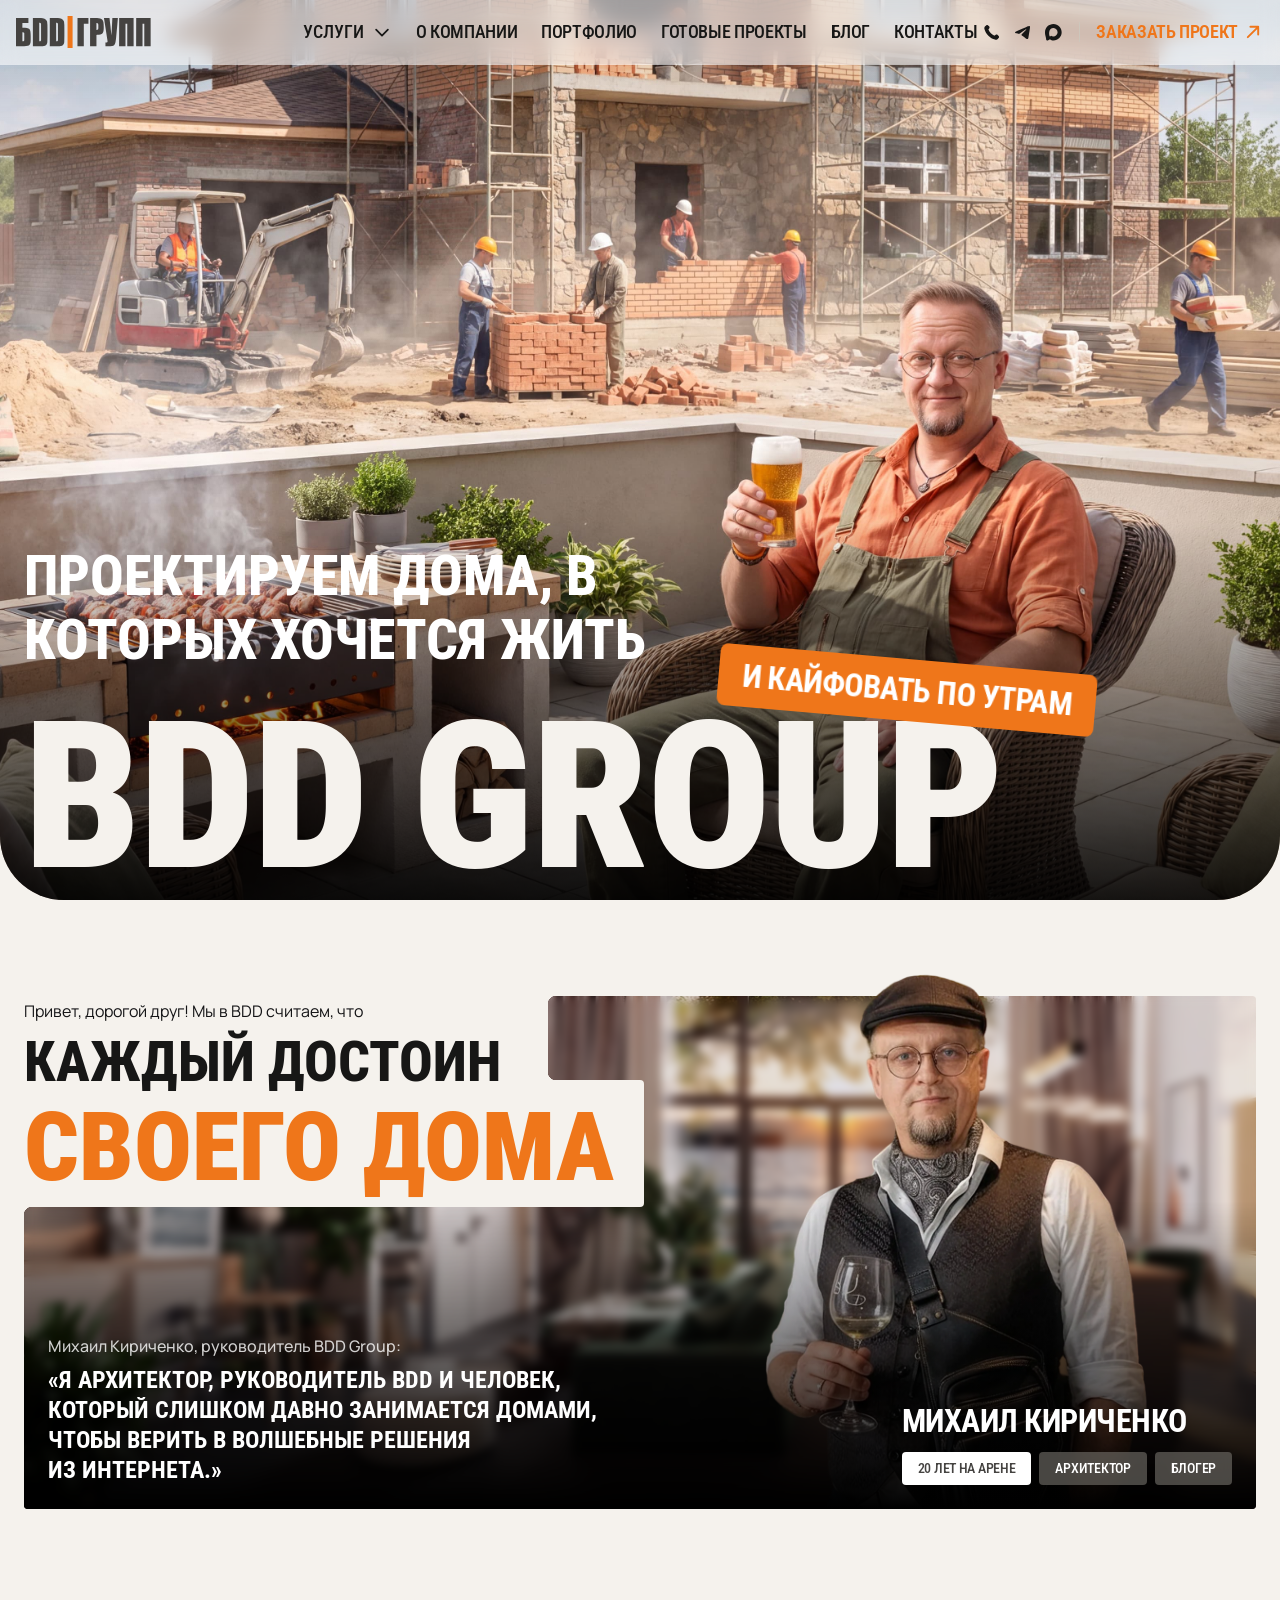
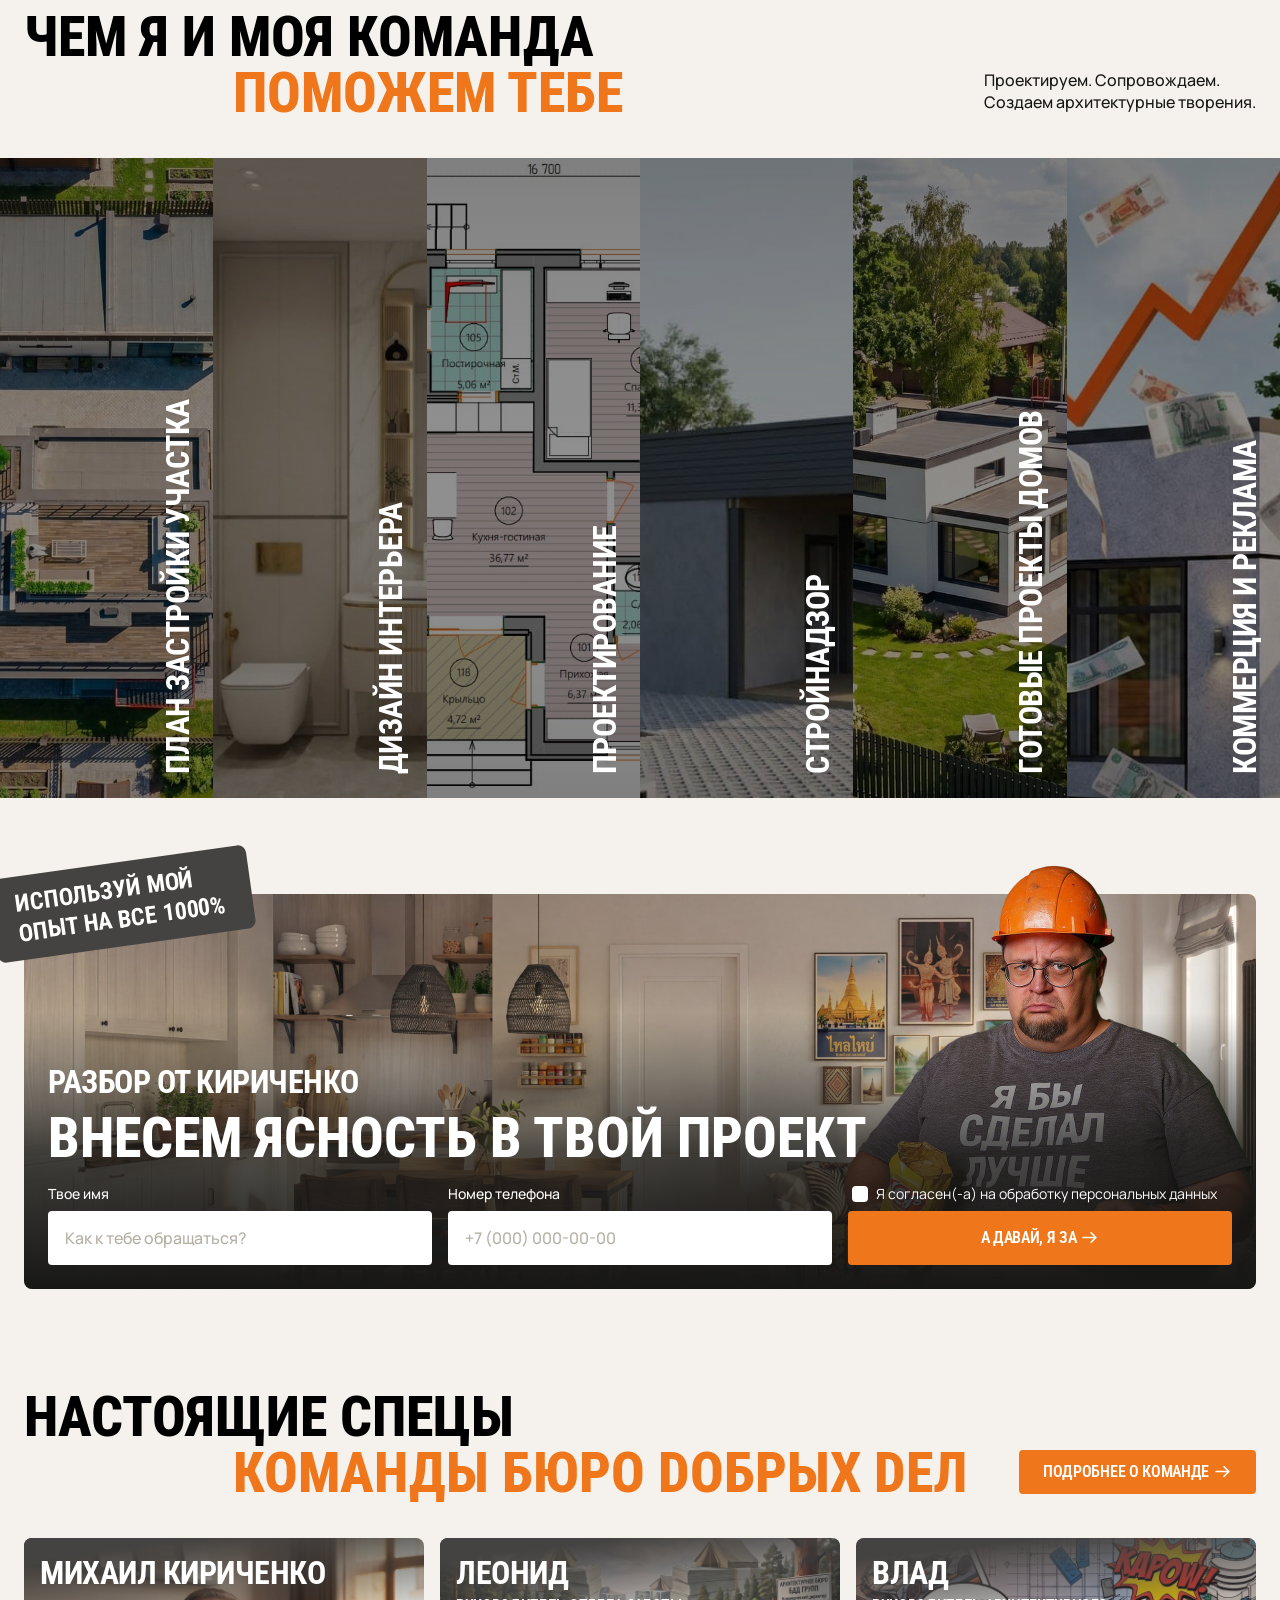
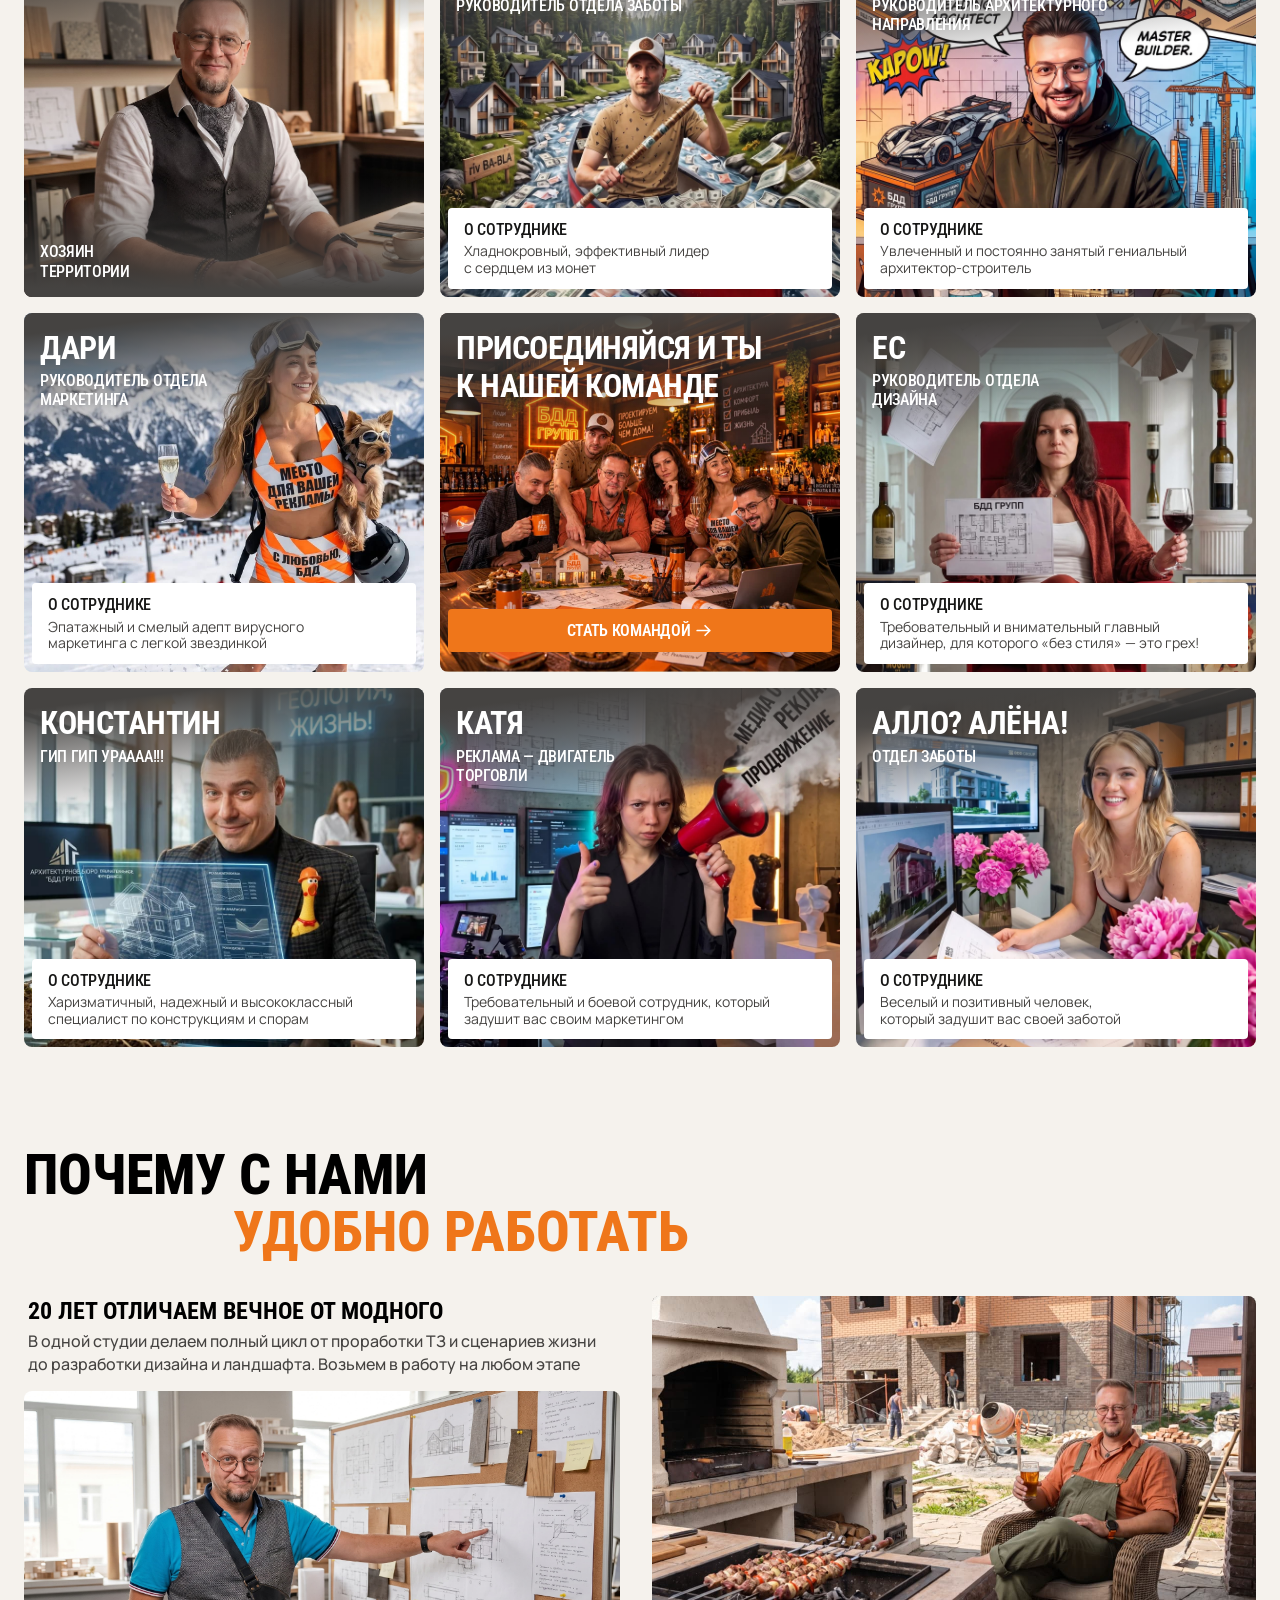
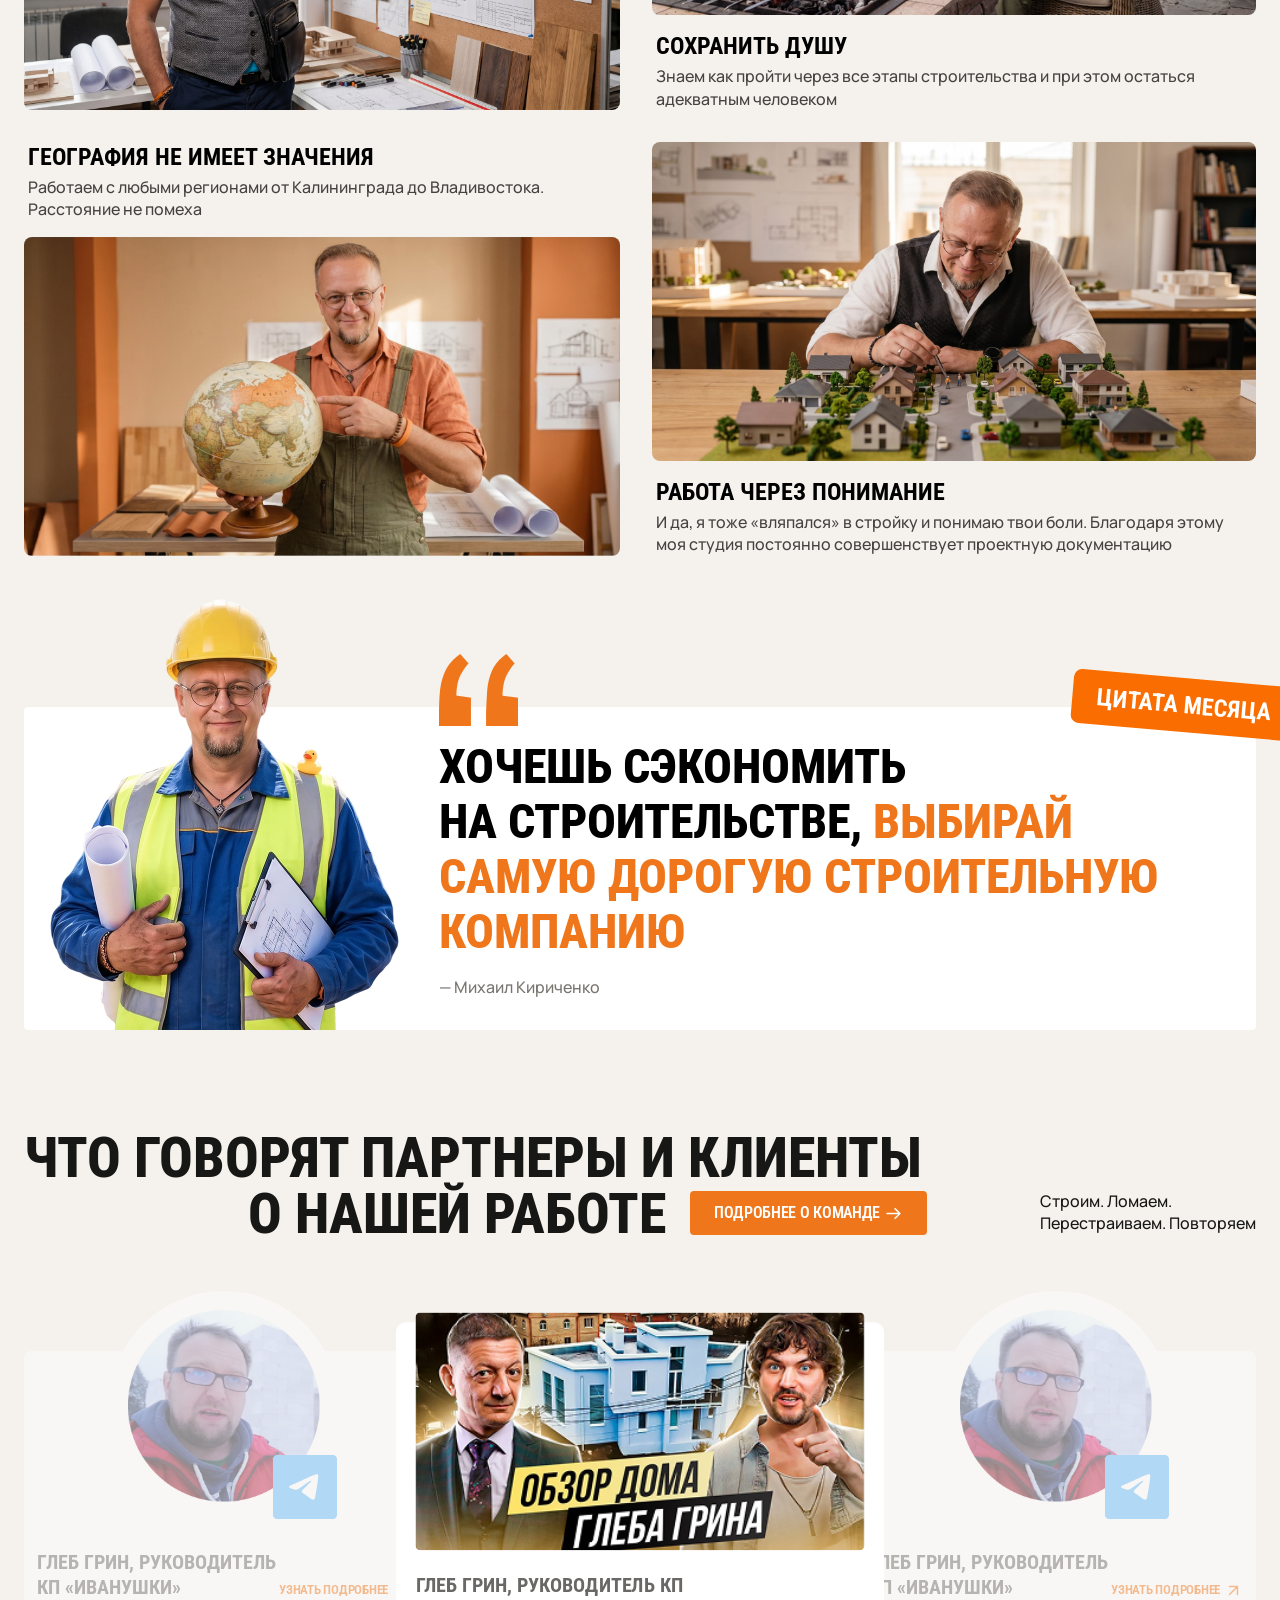
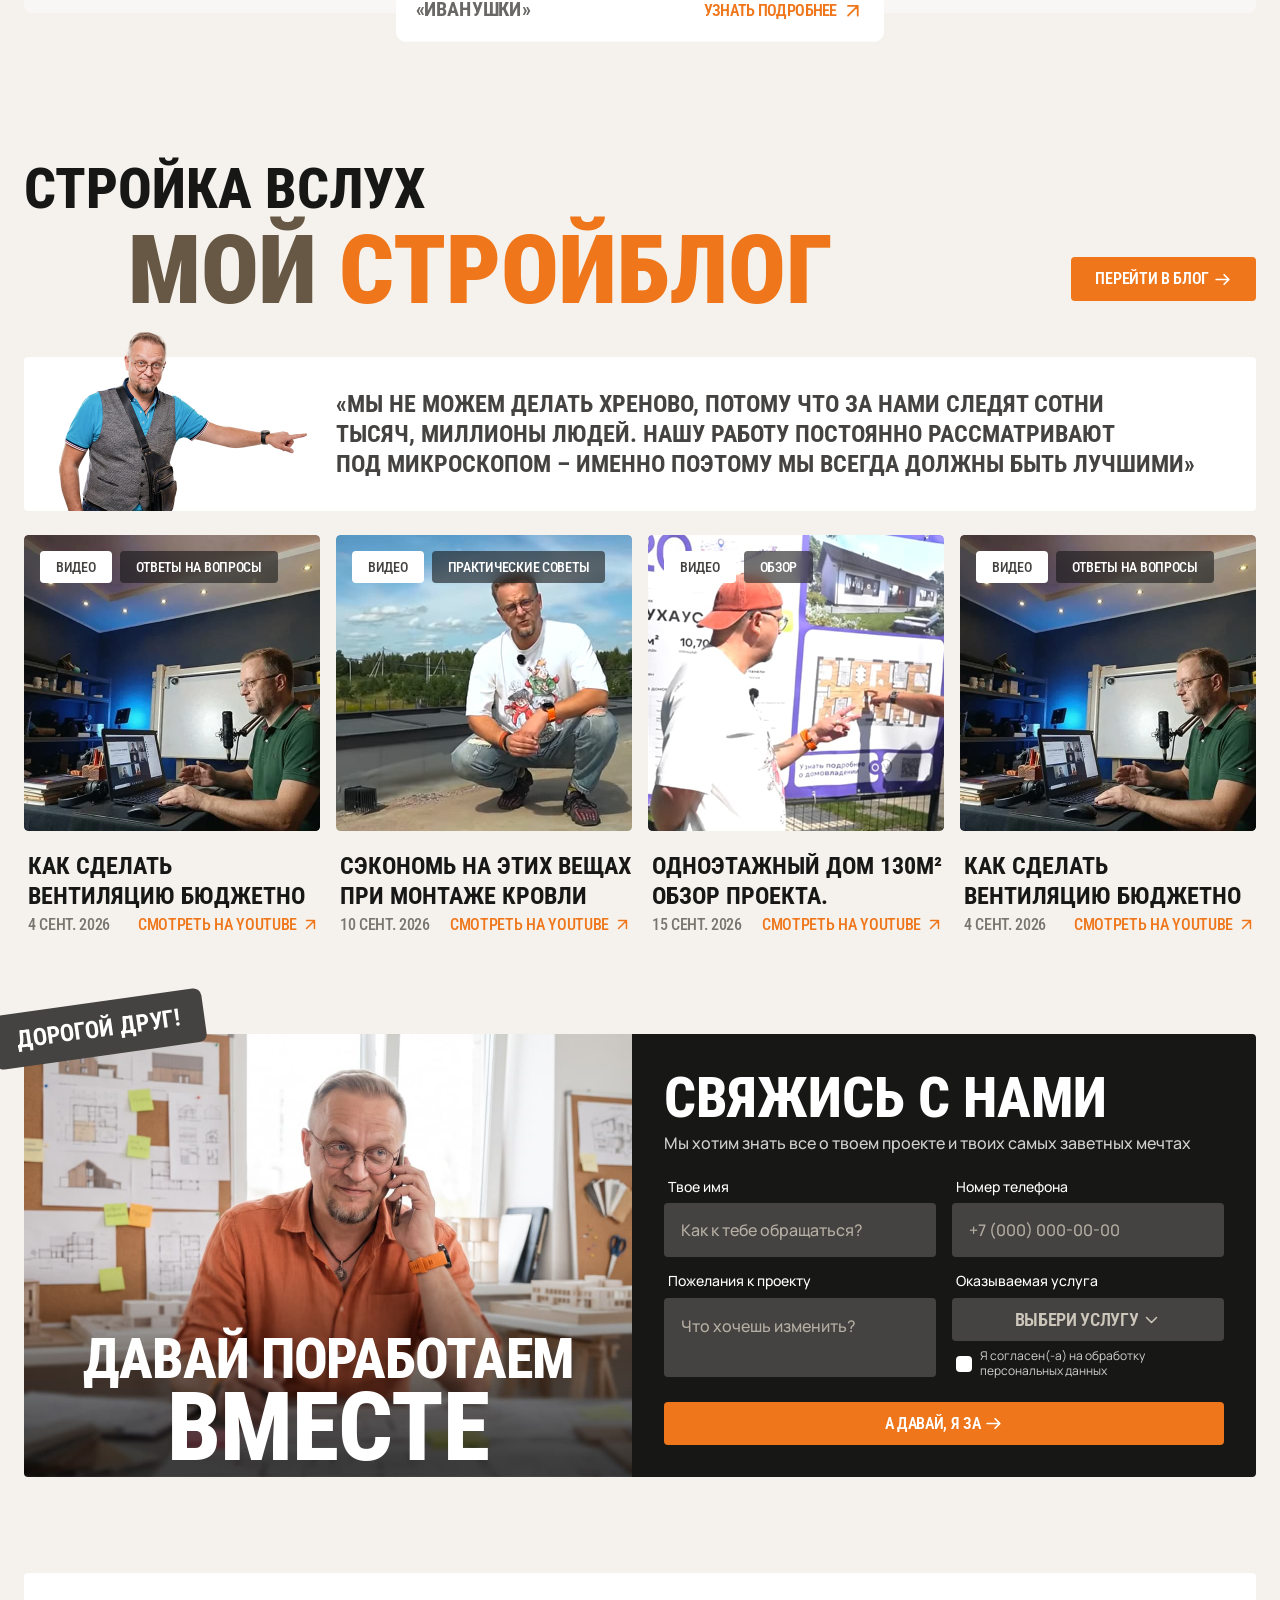
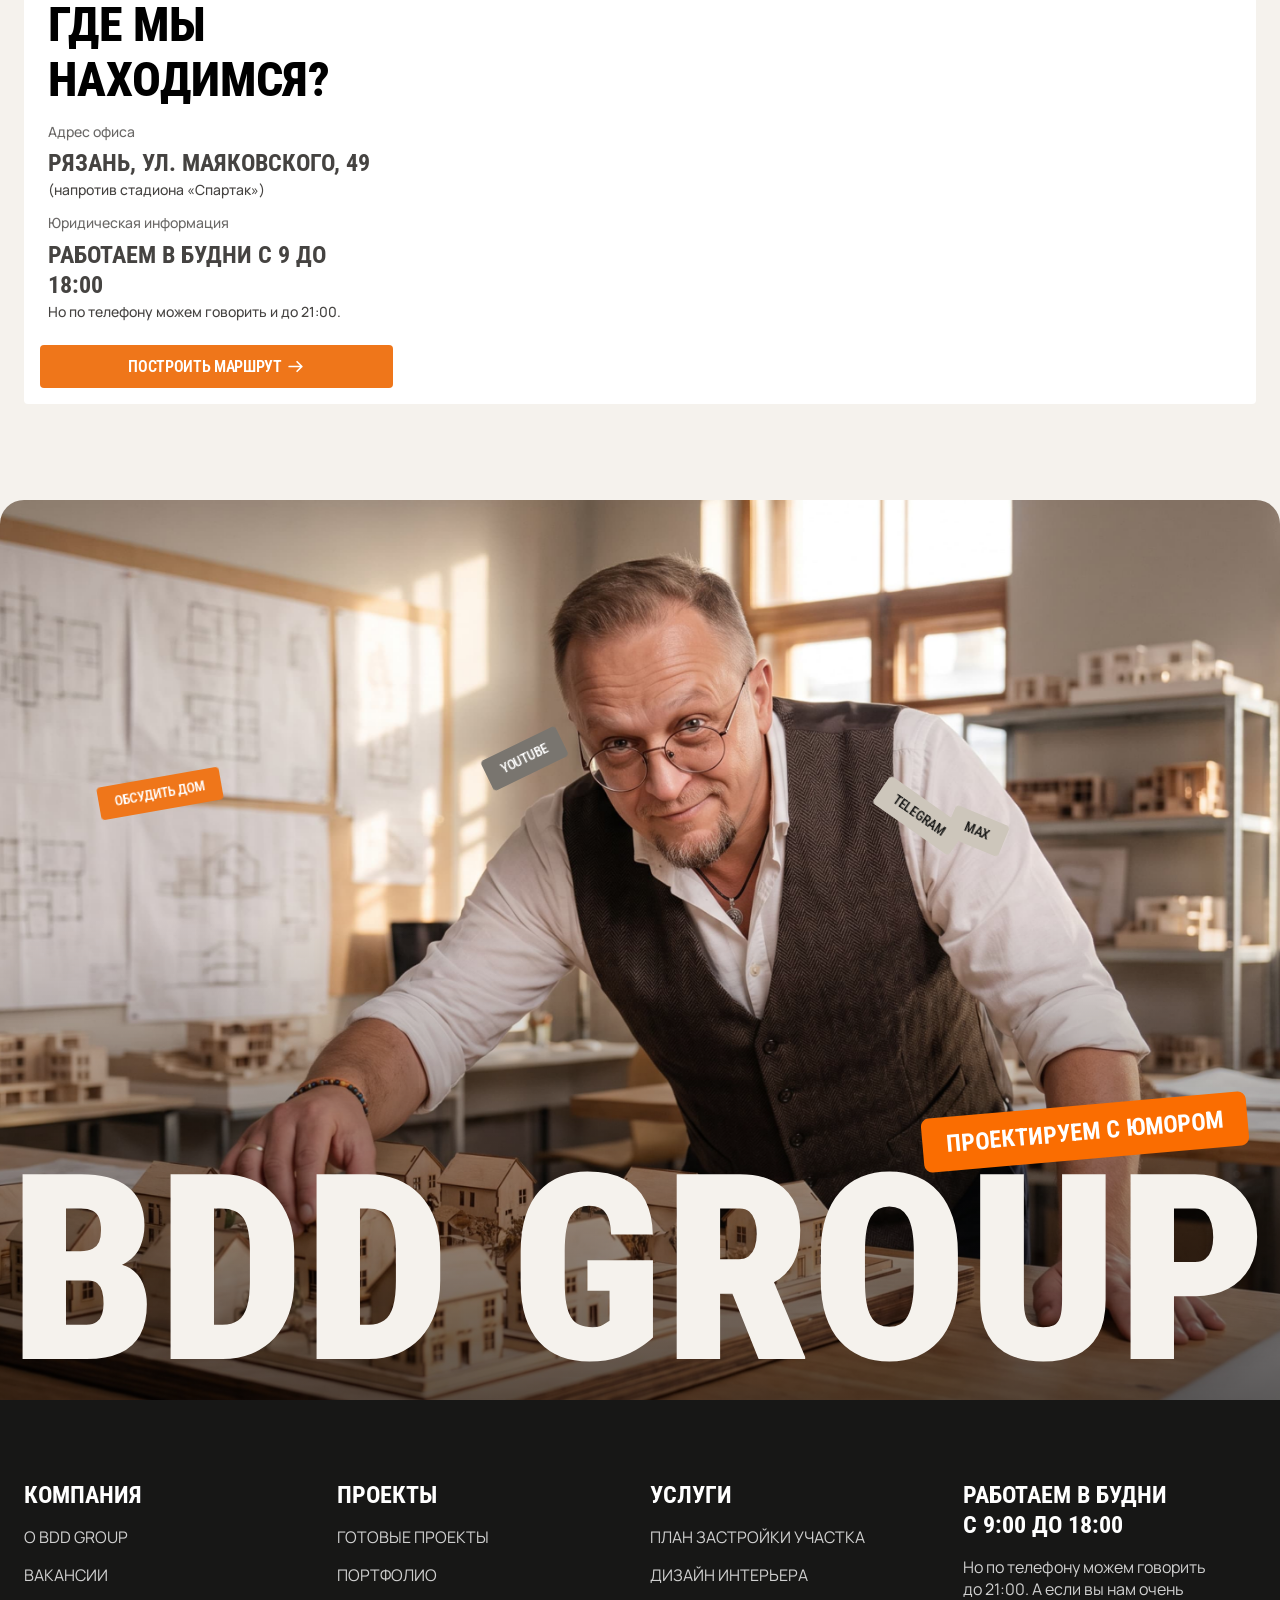
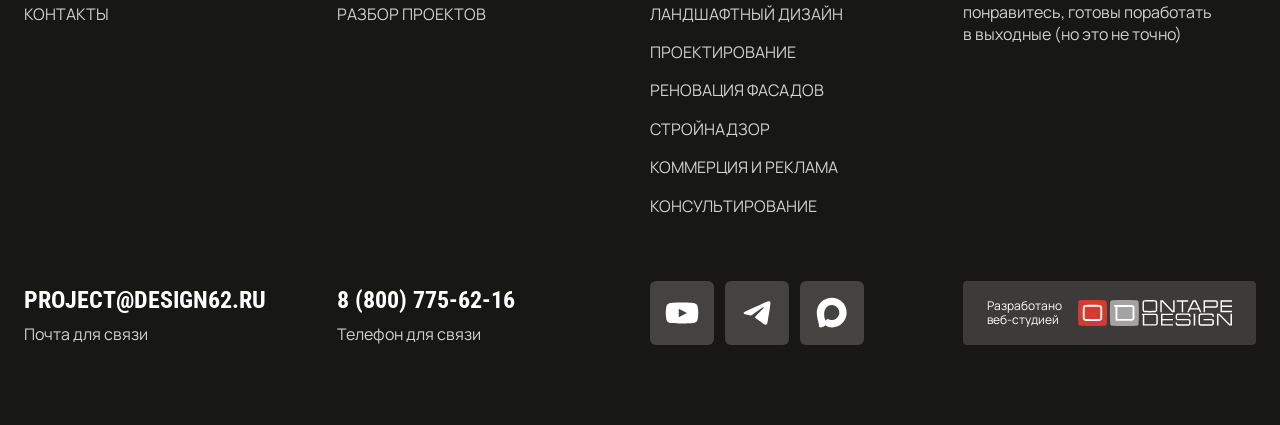
==== commit 53d9a76a: "new" ====
--- a/index.html
+++ b/index.html
@@ -19,7 +19,7 @@
                     <img src="assets/images/logo/bdd_logo_ru.svg" alt="Логотип">
                 </a>
             </div>
-            <nav class="header_nav header_rc">
+            <nav class="header_nav header_rc" id="header-nav">
                 <div class="header_nav__item header_dropdown">
                     <button type="button" class="header_link header_dropdown__toggle" aria-expanded="false"
                         aria-controls="services-menu">
@@ -104,6 +104,12 @@
                 <span class="header_divider" aria-hidden="true"></span>
 
                 <button type="button" class="header_cta tertiary_btn">Заказать проект</button>
+                <button type="button" class="header_burger" aria-label="Открыть меню" aria-expanded="false"
+                    aria-controls="header-nav">
+                    <span></span>
+                    <span></span>
+                    <span></span>
+                </button>
             </div>
         </div>
     </header>
@@ -733,7 +739,7 @@
                     <div class="slogan_footer chip orange_chip">
                         <h5 class="h5_rc">Проектируем с юмором</h5>
                     </div>
-                </div> 
+                </div>
                 <a href="/" class="footer_media__chip chip_1 tabs_medium_rc orange_chip">
                     Обсудить дом
                 </a>
--- a/assets/style/style.css
+++ b/assets/style/style.css
@@ -869,6 +869,13 @@
     transform: translateY(-8px) rotate(-45deg);
 }
 
+.header_burger {
+    padding: 0;
+    border: 0;
+    background: none;
+    cursor: pointer;
+}
+
 /* hero_section */
 
 .hero_section {
@@ -2860,6 +2867,99 @@
     gap: 24px;
 }
 
+@media(max-width:1200px) {
+    header {
+        padding: 16px;
+    }
+
+    .header_logo__image img {
+        height: 29px;
+        width: auto;
+    }
+
+    .header_nav,
+    .header_cta {
+        display: none;
+    }
+
+    .header_buttons {
+        gap: 12px;
+    }
+
+    .header_contacts {
+        gap: 16px;
+    }
+
+    .header_contact {
+        width: 20px;
+        height: 20px;
+    }
+
+    .header_divider {
+        height: 16px;
+    }
+
+    .header_burger {
+        display: flex;
+        flex: 0 0 24px;
+        width: 24px;
+        height: 24px;
+        gap: 5px;
+        margin-left: 0;
+    }
+
+    .header_burger span {
+        width: 22px;
+        height: 2.5px;
+    }
+
+    .header.is-menu-open .header_burger span:nth-child(1) {
+        transform: translateY(7.5px) rotate(45deg);
+    }
+
+    .header.is-menu-open .header_burger span:nth-child(3) {
+        transform: translateY(-7.5px) rotate(-45deg);
+    }
+
+    .header.is-menu-open .header_nav {
+        position: absolute;
+        top: calc(100% + 16px);
+        left: -16px;
+        right: -16px;
+        display: flex;
+        flex-direction: column;
+        align-items: flex-start;
+        gap: 16px;
+        max-height: calc(100dvh - 64px);
+        padding: 24px 16px;
+        overflow-y: auto;
+        background: var(--neutral100);
+        border-bottom: 1px solid var(--neutral300);
+    }
+
+    .header_dropdown__panel {
+        position: static;
+        display: none;
+        grid-template-columns: 1fr;
+        padding: 12px 0 0;
+        border: 0;
+        background: none;
+        -webkit-backdrop-filter: none;
+        backdrop-filter: none;
+        opacity: 1;
+        visibility: visible;
+        transform: none;
+    }
+
+    .header_dropdown.is-open .header_dropdown__panel {
+        display: grid;
+    }
+
+    .header_dropdown__media {
+        display: none;
+    }
+}
+
 @media (max-width: 900px) {
 
     .intro_card {
@@ -2951,6 +3051,62 @@
         color: var(--neutral900);
     }
 
+    /* steps */
+    .steps .container {
+        gap: 64px;
+    }
+
+    .step_card__header {
+        display: block;
+    }
+
+    .step_card__number,
+    .step_card__title {
+        display: inline;
+    }
+
+    .step_card__number {
+        margin-right: 6px;
+    }
+
+    .step_card__title {
+        white-space: normal;
+    }
+
+    .step_card__content {
+        flex-direction: column;
+    }
+
+    .step_card__content.step_grid__2 .service_card__btn {
+        position: relative;
+        width: 100%;
+        justify-content: center;
+        margin-top: 12px;
+    }
+
+    /* service_cards */
+    .service_card__image {
+        height: 240px;
+    }
+
+    .service_promo__title {
+        font-size: 32px;
+        font-weight: 700;
+        line-height: 120%;
+    }
+
+    .service_promo__header {
+        max-width: 150px;
+    }
+
+    .service_promo__slogan {
+        bottom: -25px;
+    }
+
+    .service_card__promo .cover {
+        object-position: 45% 60%;
+        object-fit: fill;
+    }
 }
 
 @media (max-width: 767px) {
@@ -3066,24 +3222,10 @@
         display: none;
     }
 
-    header {
-        padding: 12px 16px;
-    }
-
-    .header_logo__image img {
-        height: 32px;
-        width: auto;
-    }
-
-    .header_buttons {
-        display: none;
-    }
-
-    .header_burger {
-        margin-left: auto;
-    }
-
     /* hero */
+    .hero_section {
+        height: 90vh;
+    }
 
     .hero_section::before,
     .case .swiper-slid,
@@ -3105,7 +3247,8 @@
 
     .hero_section .hero_slogan {
         position: absolute;
-        right: 36px;
+        right: auto;
+        left: 190px;
         max-width: 143px;
         font-size: 18px;
     }
@@ -3118,6 +3261,10 @@
     .hero_subtitle,
     .hero_btn {
         display: none;
+    }
+
+    .hero_block_content {
+        gap: 4px;
     }
 
     .hero_black_rc.mobile {
@@ -3134,14 +3281,20 @@
     .service .hero_chip {
         top: auto;
         left: auto;
+        bottom: -50px;
+        right: 10px;
+        transform: rotate(-4deg);
+        padding: 12px 24px;
+    }
+
+    .hero_section.main .hero_chip {
         bottom: -30px;
         right: 0;
-        transform: rotate(-4deg);
-        padding: 8px 16px;
     }
 
     .hero_chip .h4_rc {
         font-size: 18px;
+        font-weight: 600;
     }
 
     .hero_breadcrumbs ol {
@@ -3217,6 +3370,10 @@
         grid-template-columns: 1fr;
         height: auto;
         border-radius: 4px;
+    }
+
+    .consult_banner .plaque_text {
+        font-weight: 600;
     }
 
     .consult_media {
@@ -3338,17 +3495,15 @@
 
     .quote_month .slogan {
         padding: 8px 16px;
+        border-radius: 4px;
+        right: 14px;
+        top: -14px;
     }
 
     .quotes {
         height: 38px;
-        left: 24px;
-        top: -70px;
-    }
-
-    .quote_month .slogan {
-        right: -14px;
-        top: -14px;
+        left: 0;
+        top: -60px;
     }
 
     /* reviews */
@@ -3551,10 +3706,15 @@
     .blog_title_big {
         padding-left: 0;
         font-size: 44px;
+        margin-top: 6px;
+    }
+
+    .blog_title span.h2_rc {
+        font-size: 24px;
     }
 
     .card__tags .chip {
-        font-size: 12px;
+        font-size: 14px;
     }
 
     .blog_quote_image {
@@ -3581,6 +3741,17 @@
     /* feedback */
     .feedback_block {
         flex-direction: column;
+    }
+
+    .feedback_block .plaque {
+        padding: 8px 16px;
+        border-radius: 8px;
+        top: -20px;
+        left: -10px;
+    }
+
+    .feedback_block .plaque_text {
+        font-weight: 500;
     }
 
     .feedback_head {
--- a/assets/style/service.css
+++ b/assets/style/service.css
@@ -253,206 +253,6 @@
     gap: 16px;
 }
 
-/* portfolio */
-.portfolio_slider {
-    position: relative;
-    height: 350px;
-}
-
-.portfolio_arrow__prev {
-    left: -60px;
-}
-
-.portfolio_arrow__next {
-    right: -60px;
-    transform: translateY(-50%) rotate(180deg);
-}
-
-.portfolio_slider .slider_arrow {
-    top: 121px;
-}
-
-.portfolio_slider .slider_arrow:hover {
-    color: var(--orange500);
-}
-
-.portfolio_card.swiper-slide {
-    display: flex;
-    flex-direction: column;
-    height: 350px;
-    width: 400px;
-    box-sizing: border-box;
-}
-
-.portfolio_card {
-    height: 350px;
-    box-sizing: border-box;
-    display: flex;
-    flex-direction: column;
-    gap: 0;
-    padding: 0;
-    border-radius: 8px;
-    overflow: hidden;
-    background-color: transparent;
-    transition: background-color .35s ease;
-}
-
-.portfolio_card__image {
-    position: relative;
-    display: block;
-    height: 270px;
-    min-height: 0;
-}
-
-.portfolio_card__media {
-    position: absolute;
-    inset: 0;
-    border-radius: 4px;
-    overflow: hidden;
-    transition: inset .35s ease;
-}
-
-.portfolio_card__media img {
-    width: 100%;
-    height: 100%;
-    object-fit: cover;
-    display: block;
-}
-
-.portfolio_card__media .card__tags {
-    top: 12px;
-    left: 12px;
-    right: 12px;
-    z-index: 1;
-    transition: top .35s ease, left .35s ease, right .35s ease;
-}
-
-.portfolio_card__task {
-    position: absolute;
-    left: 0;
-    right: 0;
-    bottom: 0;
-    display: flex;
-    flex-direction: column;
-    gap: 2px;
-    padding: 56px 12px 12px;
-    background: linear-gradient(to top, rgba(0, 0, 0, .75) 0%, rgba(0, 0, 0, .45) 55%, rgba(0, 0, 0, 0) 100%);
-    color: #fff;
-    opacity: 0;
-    transform: translateY(10px);
-    transition: opacity .35s ease, transform .35s ease;
-}
-
-.portfolio_card__task-label {
-    font-weight: 700;
-    text-transform: uppercase;
-}
-
-.portfolio_card__task-text {
-    margin: 0;
-    text-transform: uppercase;
-    opacity: 0.8;
-}
-
-
-.portfolio_card__content {
-    flex: 0 0 auto;
-    display: flex;
-    flex-direction: column;
-    gap: 4px;
-    padding: 14px 4px 0;
-    transition: padding .35s ease;
-}
-
-.portfolio_card__title a,
-.portfolio_card__title {
-    display: inline-flex;
-    align-items: center;
-    gap: 4px;
-    color: var(--neutral900);
-    transition: color .2s ease, font-size .35s ease;
-}
-
-.portfolio_card__title a::after {
-    content: "";
-    flex-shrink: 0;
-    width: 18px;
-    height: 18px;
-    background-color: currentColor;
-    -webkit-mask: url("data:image/svg+xml,%3Csvg xmlns='http://www.w3.org/2000/svg' viewBox='0 0 24 24'%3E%3Cpath d='M6 18L18 6M8 6h10v10' fill='none' stroke='black' stroke-width='2'/%3E%3C/svg%3E") center / contain no-repeat;
-    mask: url("data:image/svg+xml,%3Csvg xmlns='http://www.w3.org/2000/svg' viewBox='0 0 24 24'%3E%3Cpath d='M6 18L18 6M8 6h10v10' fill='none' stroke='black' stroke-width='2'/%3E%3C/svg%3E") center / contain no-repeat;
-    opacity: 0;
-    transform: translate(-6px, 6px);
-    transition: opacity .35s ease, transform .35s ease;
-}
-
-.portfolio_card__meta {
-    display: flex;
-    flex-wrap: wrap;
-    align-items: center;
-    gap: 8px;
-    margin: 0;
-    padding: 0;
-    list-style: none;
-    color: var(--neutral600);
-    transition: color .2s ease;
-}
-
-.portfolio_card__meta li+li::before {
-    content: "·";
-    margin-right: 8px;
-}
-
-.portfolio_card:hover {
-    background-color: var(--orange500);
-}
-
-.portfolio_card:hover .portfolio_card__media {
-    inset: 14px 14px 10px;
-}
-
-.portfolio_card:hover .card__tags {
-    top: 8px;
-    left: 8px;
-    right: 8px;
-}
-
-.portfolio_card:hover .card__tags .chip_light_filled,
-.portfolio_card:hover .card__tags .chip_dark_filled {
-    padding: 6px 12px;
-    font-size: 12px;
-}
-
-.portfolio_card:hover .portfolio_card__task {
-    opacity: 1;
-    transform: none;
-}
-
-.portfolio_card:hover .portfolio_card__content {
-    padding: 6px 18px 16px;
-}
-
-.portfolio_card:hover .portfolio_card__title a,
-.portfolio_card:hover .portfolio_card__title {
-    color: #fff;
-    font-weight: 700;
-    font-size: 24px;
-    line-height: 125%;
-}
-
-.portfolio_card:hover .portfolio_card__title a::after {
-    opacity: 1;
-    transform: none;
-}
-
-.portfolio_card:hover .portfolio_card__meta {
-    color: rgba(255, 255, 255, .85);
-}
-
-.portfolio_card:hover .portfolio_card__title a:hover {
-    color: #f6c9a3;
-}
-
 /* advantages */
 
 .advantages_cards {
@@ -1472,24 +1272,6 @@
         padding: 24px 16px;
     }
 
-    /* portfolio */
-    .portfolio_swiper {
-        margin: 0 -16px;
-        padding: 0 16px;
-    }
-
-    .portfolio_card__image {
-        max-height: 207px;
-    }
-
-    .portfolio_card.swiper-slide,
-    .portfolio_slider {
-        height: 270px;
-    }
-
-    .portfolio_card__meta {
-        font-size: 12px;
-    }
 
     /* formats */
     .formats_cards {
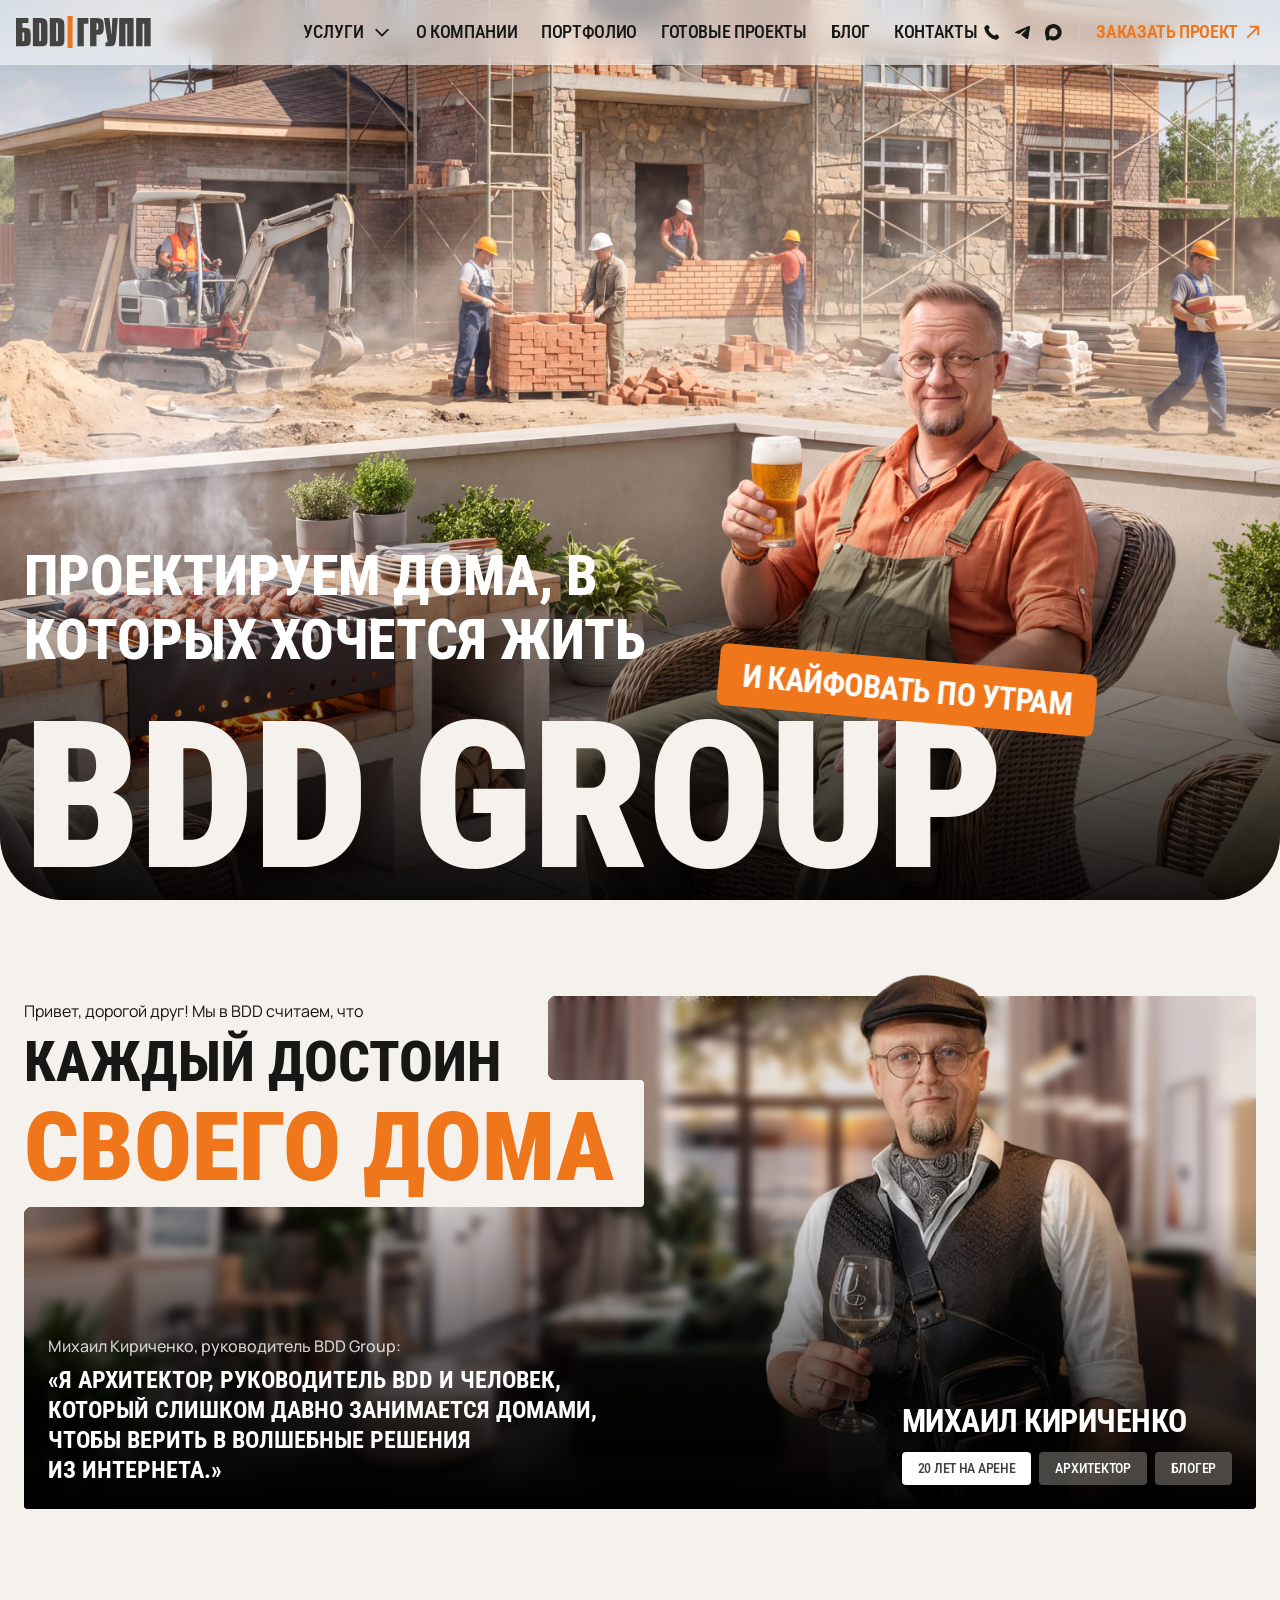
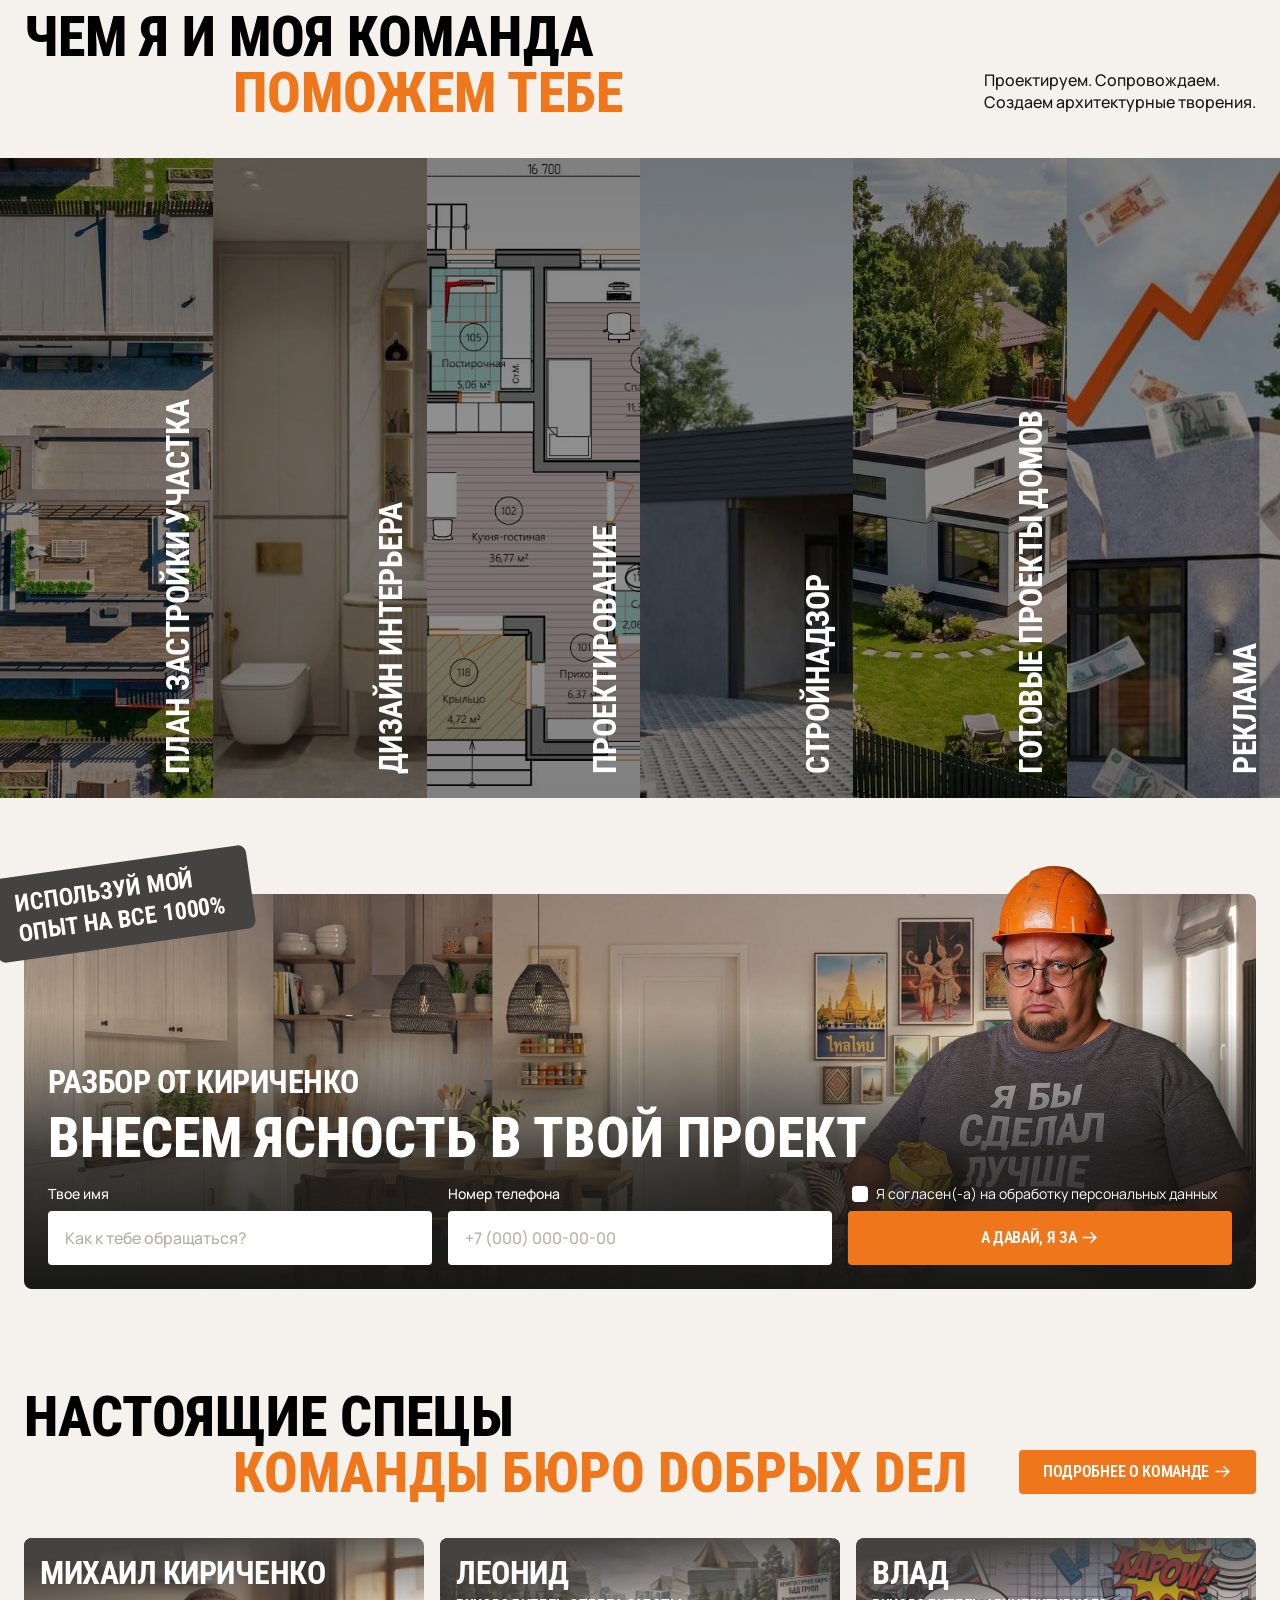
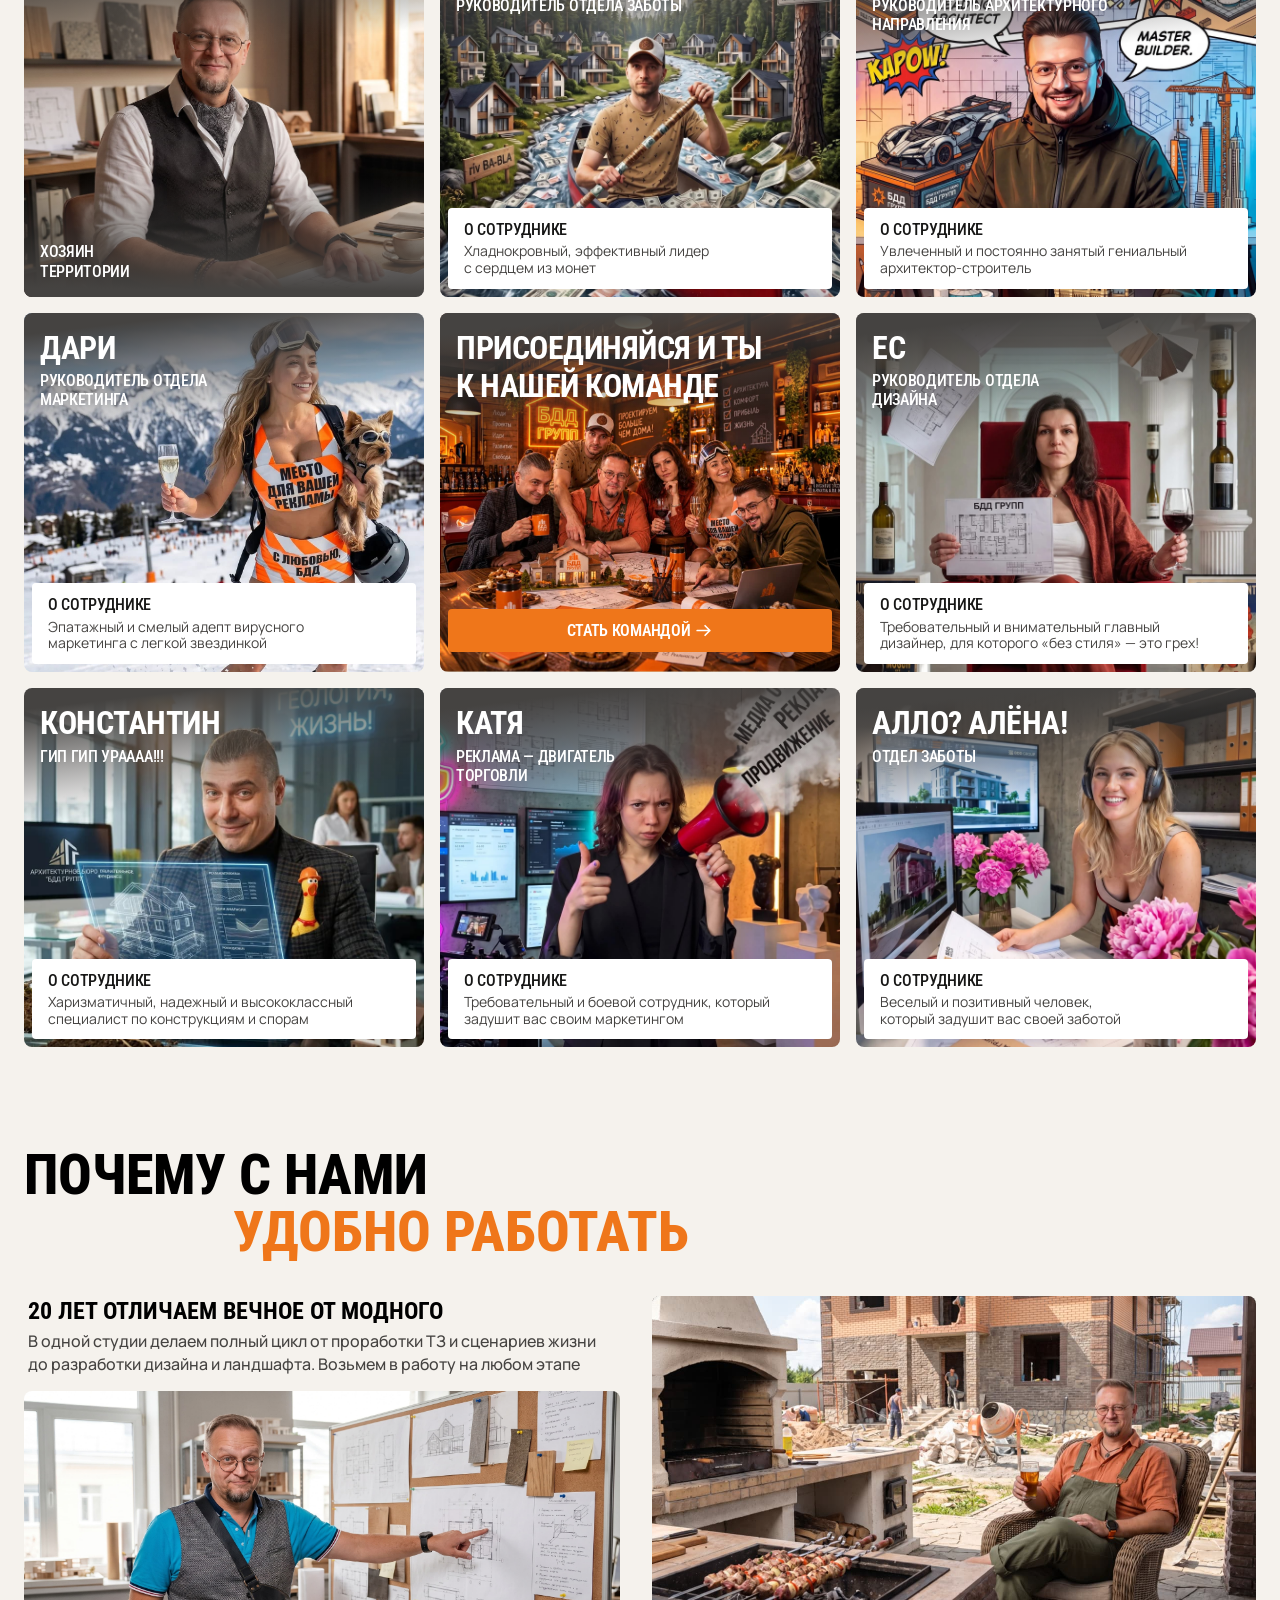
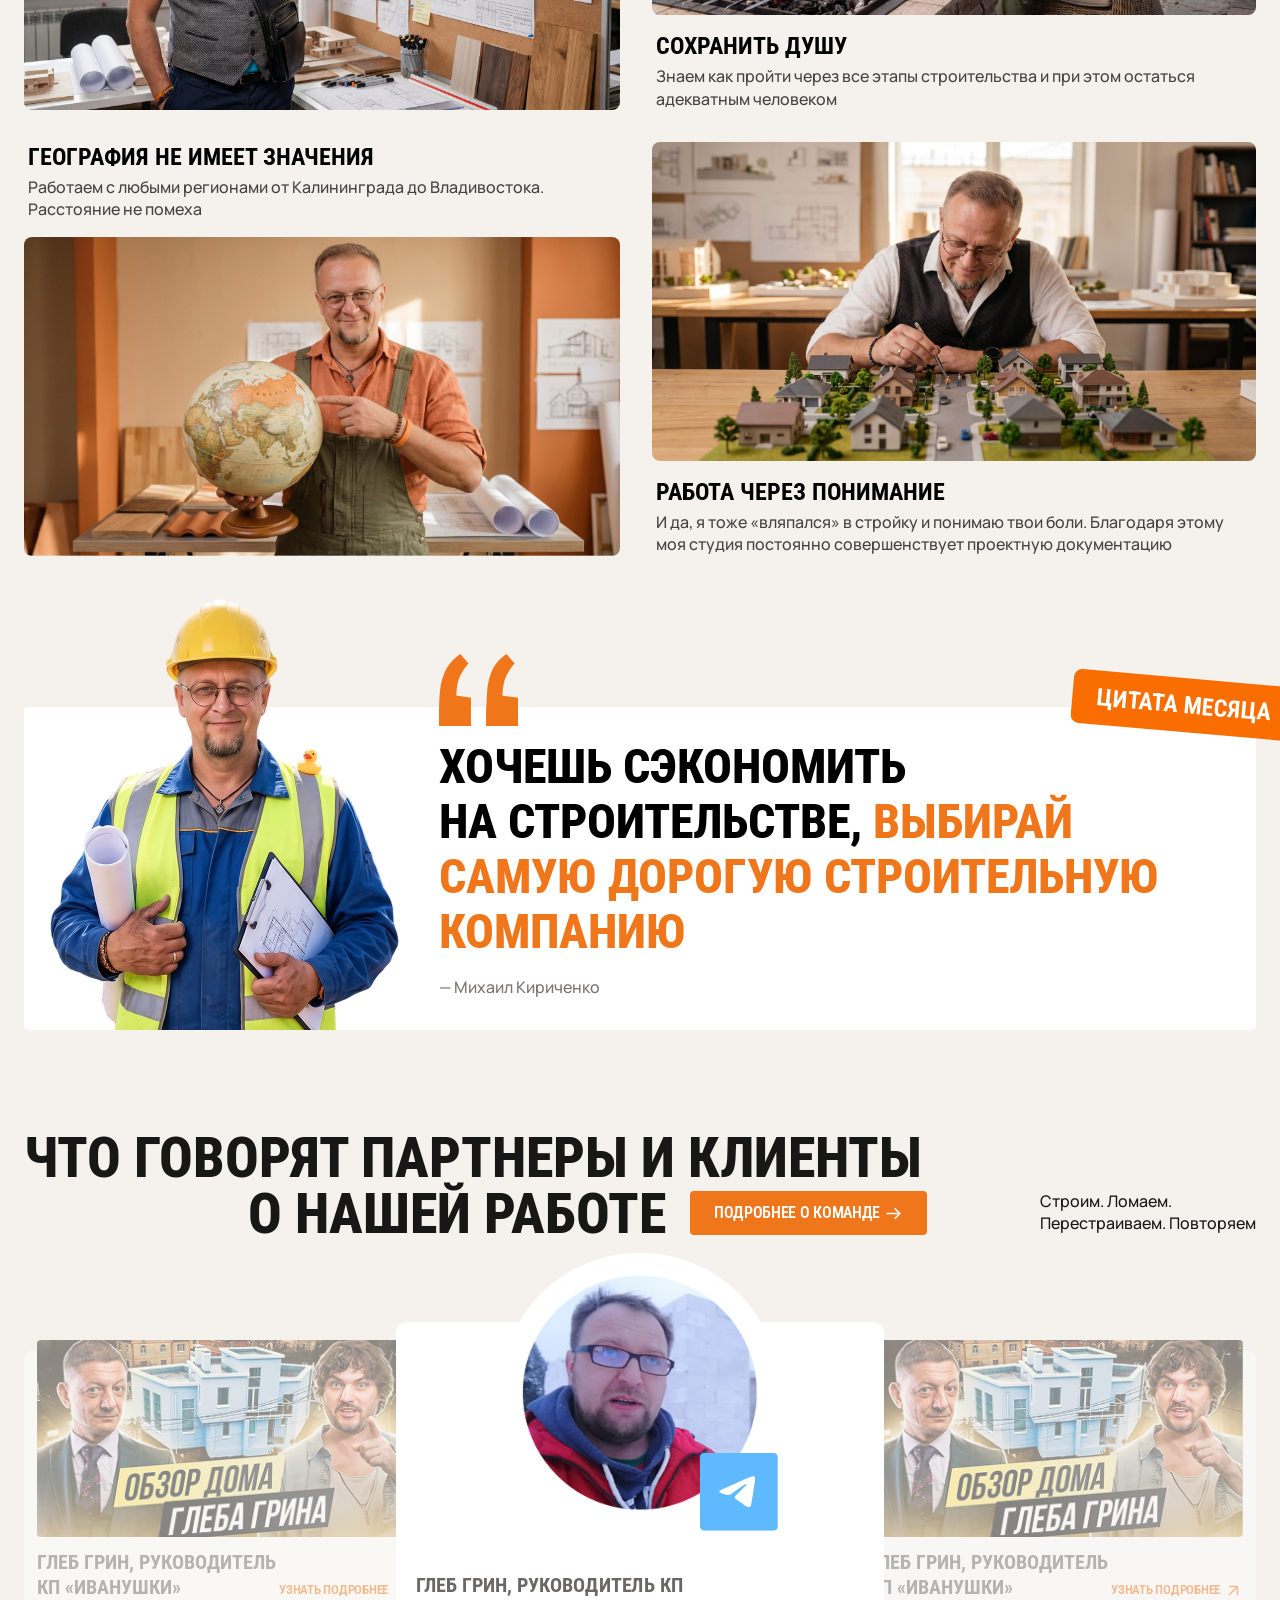
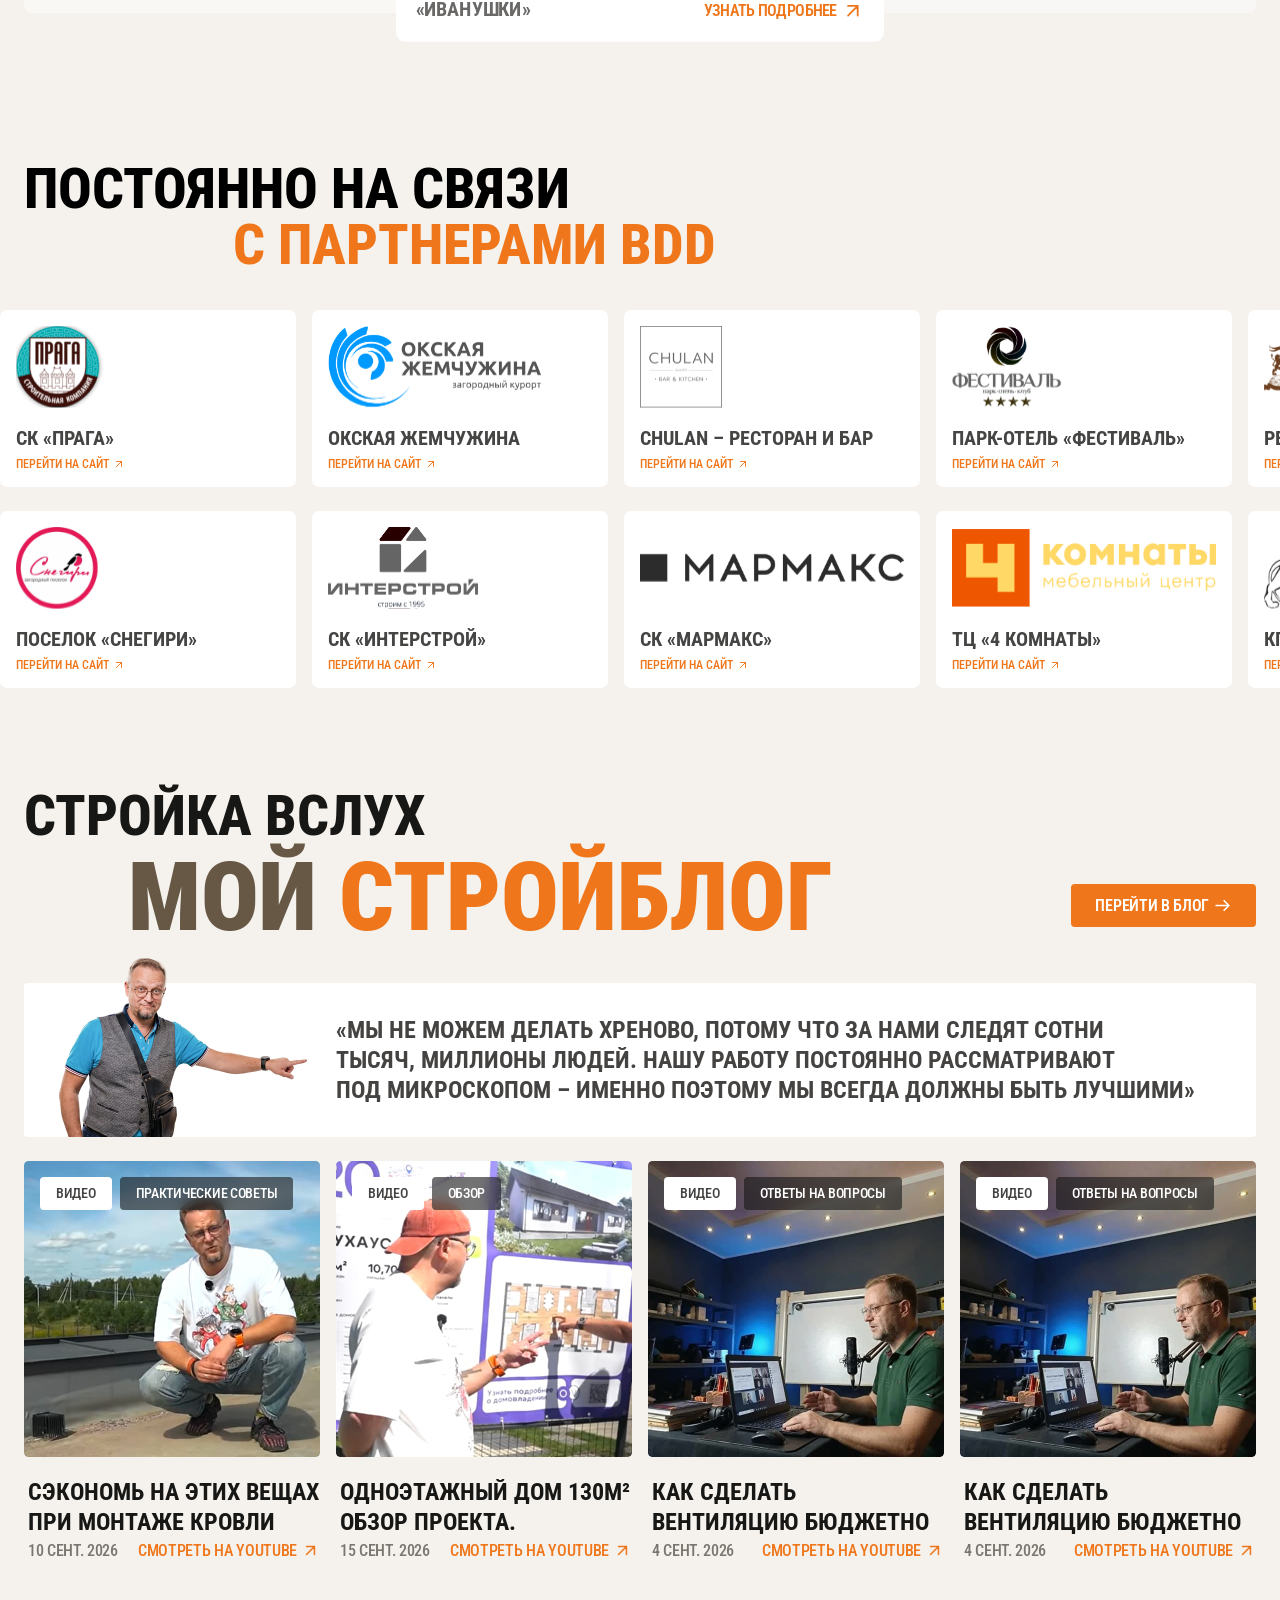
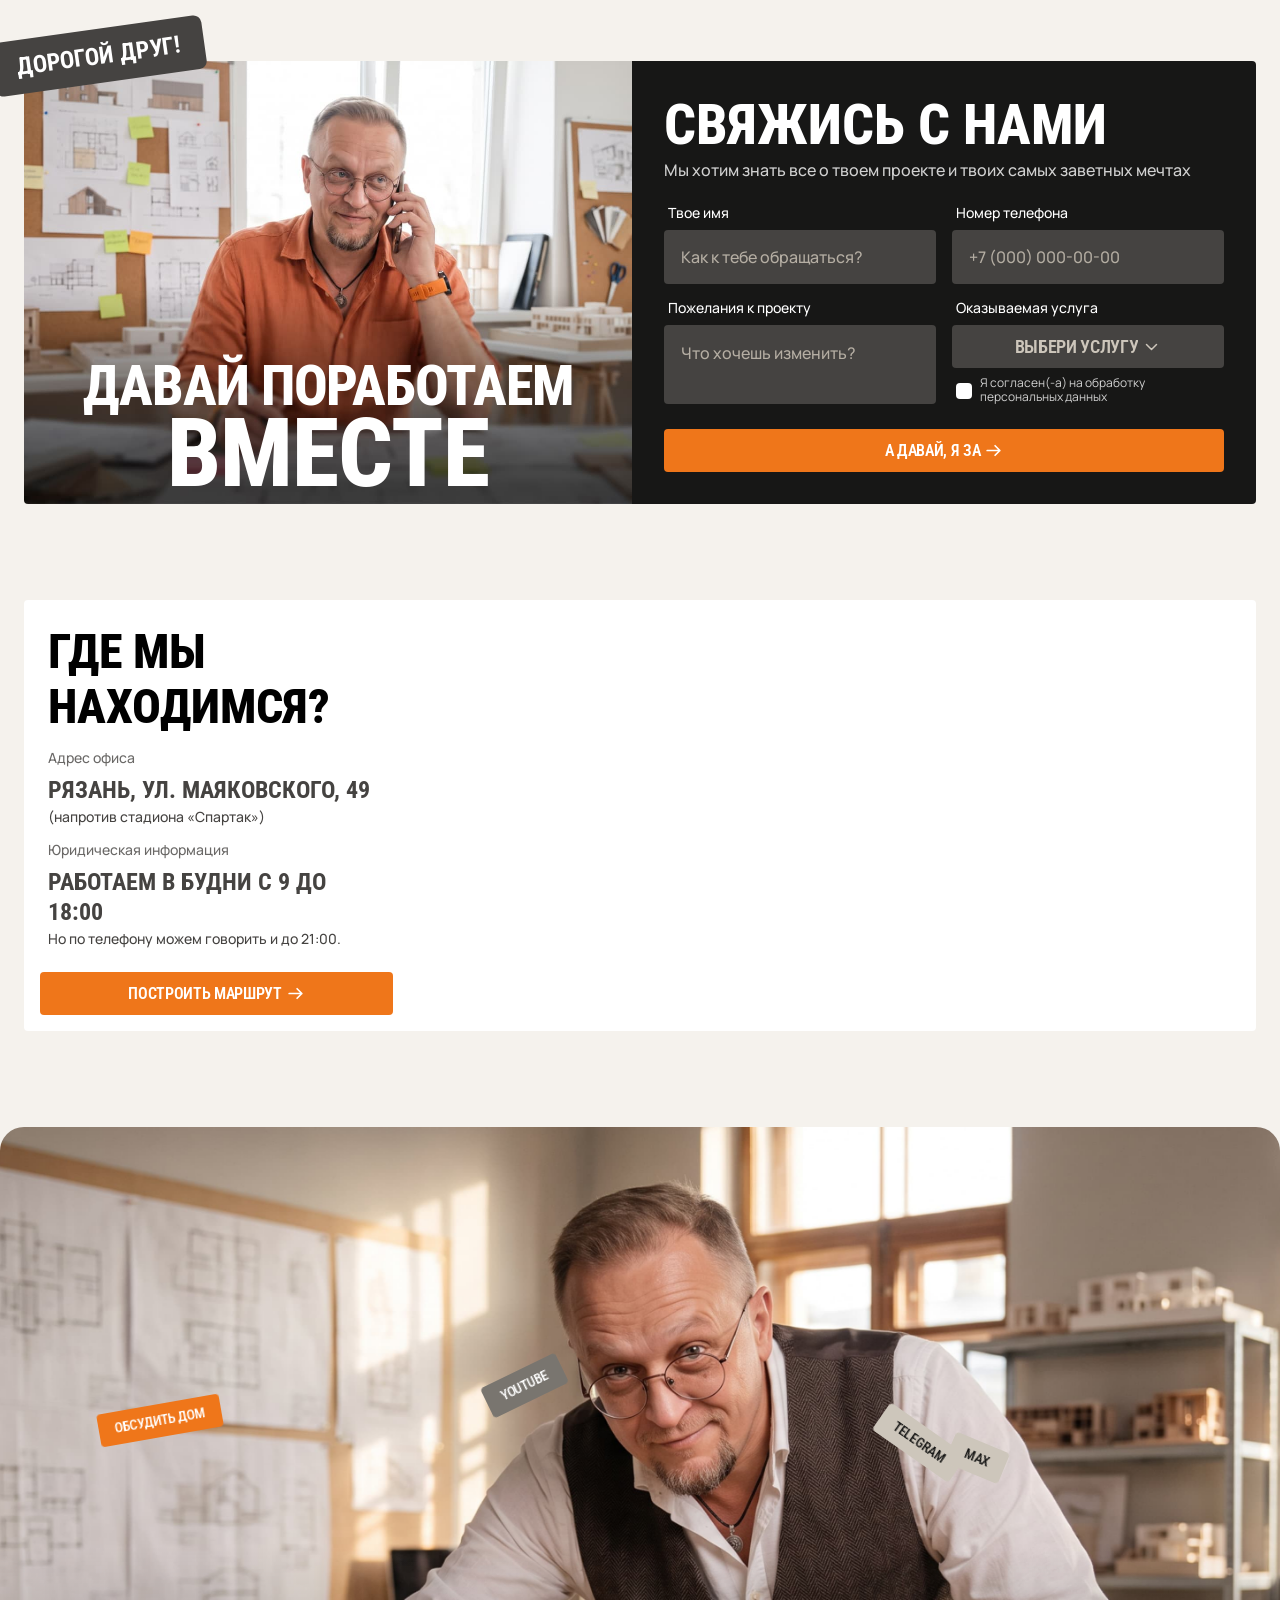
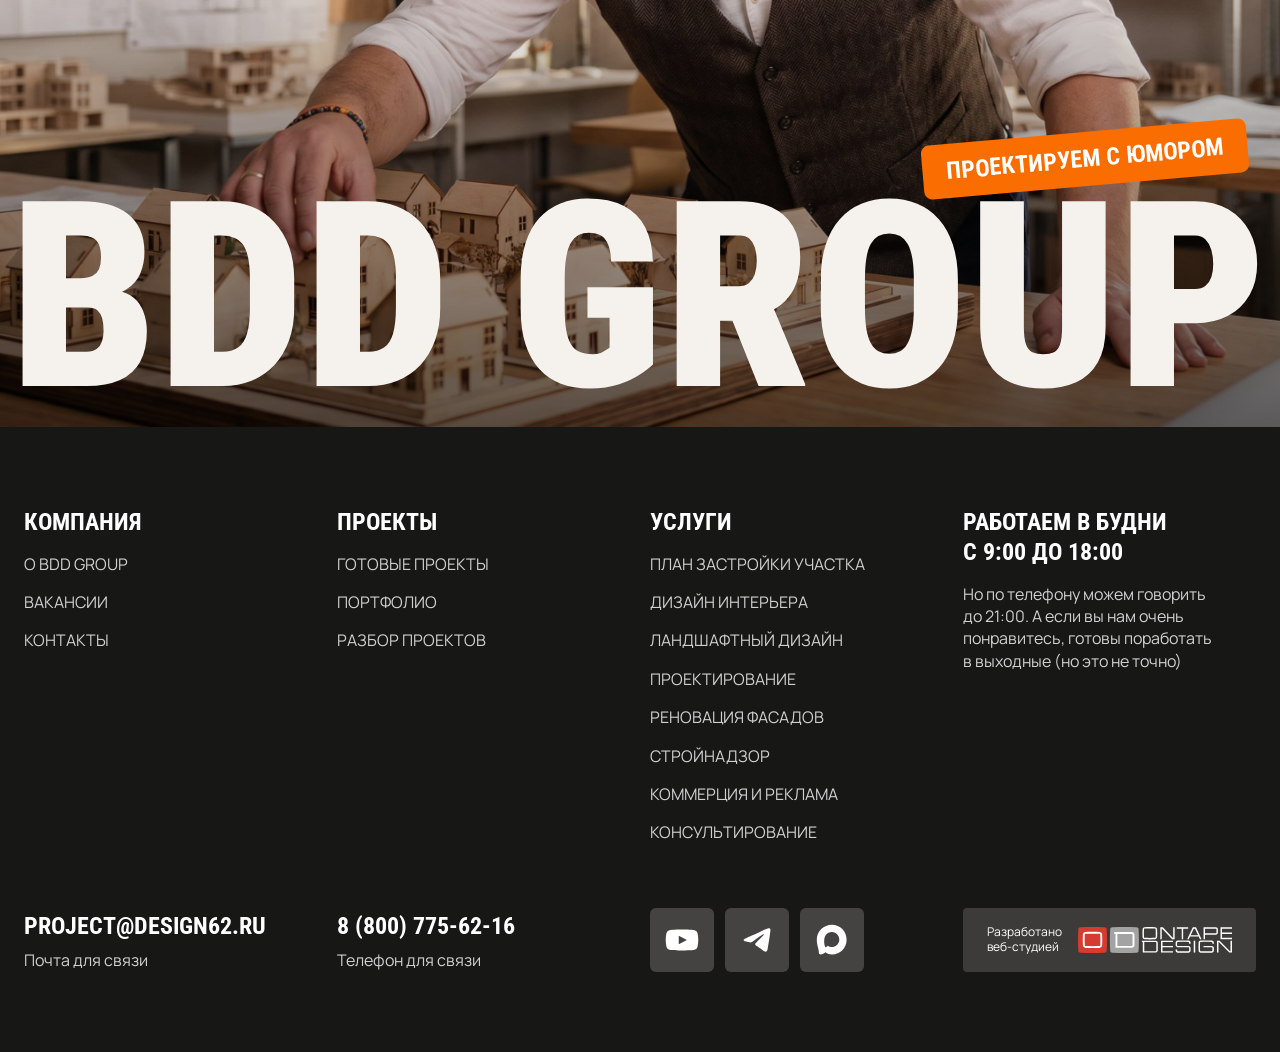
==== commit eebba3ce: "new" ====
--- a/index.html
+++ b/index.html
@@ -9,13 +9,14 @@
     <link rel="stylesheet" href="assets/style/style.css">
     <link rel="stylesheet" href="assets/style/service.css">
     <link rel="stylesheet" href="assets/style/contacts.css">
+    <link rel="stylesheet" href="assets/style/blog.css">
 </head>
 
 <body>
     <header class="header">
         <div class="header_container">
             <div class="header_logo">
-                <a href="/" class="header_logo__image">
+                <a href="./index.html" class="header_logo__image">
                     <img src="assets/images/logo/bdd_logo_ru.svg" alt="Логотип">
                 </a>
             </div>
@@ -33,23 +34,23 @@
 
                     <div class="header_dropdown__panel" id="services-menu">
                         <ul class="header_dropdown__list header_medium_rc">
-                            <li><a href="/service_page_pzu.html/" class="header_dropdown__link is-active"
+                            <li><a href="./service_page_pzu.html" class="header_dropdown__link is-active"
                                     data-img="assets/images/pzu/hero_section.jpg">План застройки участка</a></li>
-                            <li><a href="/service_page_interior.html" class="header_dropdown__link"
+                            <li><a href="./service_page_interior.html" class="header_dropdown__link"
                                     data-img="assets/images/interior/hero_section_interior.jpg">Дизайн интерьера</a>
                             </li>
                             <li><a href="/services/landscape/" class="header_dropdown__link"
                                     data-img="assets/images/interior/hero_section_interior.jpg">Ландшафтный дизайн</a>
                             </li>
-                            <li><a href="/service_page_project.html" class="header_dropdown__link"
+                            <li><a href="./service_page_project.html" class="header_dropdown__link"
                                     data-img="assets/images/service_project/hero_section_project.jpg">Проектирование</a>
                             </li>
                             <li><a href="/services/facades/" class="header_dropdown__link"
                                     data-img="assets/images/service_project/hero_section_project.jpg">Реновация
                                     фасадов</a></li>
-                            <li><a href="/service_page_supervision.html" class="header_dropdown__link"
+                            <li><a href="./service_page_supervision.html" class="header_dropdown__link"
                                     data-img="assets/images/supervision/hero_section.jpg">Стройнадзор</a></li>
-                            <li><a href="/service_page_bddmedia.html" class="header_dropdown__link"
+                            <li><a href="./service_page_bddmedia.html" class="header_dropdown__link"
                                     data-img="assets/images/bddmedia/hero_section.jpg">Коммерция и реклама</a></li>
                             <li><a href="/services/consulting/" class="header_dropdown__link"
                                     data-img="assets/images/supervision/hero_section.jpg">Консультирование</a></li>
@@ -59,11 +60,16 @@
                     </div>
                 </div>
 
-                <a href="/about/" class="header_link">О компании</a>
-                <a href="/portfolio/" class="header_link">Портфолио</a>
-                <a href="/projects/" class="header_link">Готовые проекты</a>
-                <a href="/blog/" class="header_link">Блог</a>
-                <a href="/contacts/" class="header_link">Контакты</a>
+                <a href="./about/" class="header_link">О компании</a>
+                <a href="./portfolio/" class="header_link">Портфолио</a>
+                <a href="./projects/" class="header_link">Готовые проекты</a>
+                <a href="./blog/" class="header_link">Блог</a>
+                <a href="./contacts/" class="header_link">Контакты</a>
+                <div class="header_nav__footer">
+                    <button type="button" class="primary_btn orange_btn header_nav__cta tertiary_btn">
+                        Заказать проект
+                    </button>
+                </div>
             </nav>
             <div class="header_buttons">
                 <ul class="header_contacts">
@@ -218,7 +224,7 @@
                     <div class="services_item__bg"><img src="./assets/images/main/advertisement.jpg" alt=""
                             class="cover"></div>
                     <img src="./assets/images/main/advertisement_1.png" alt="" class="services_item__person">
-                    <h4 class="services_item__title h4_rc">Коммерция и реклама</h4>
+                    <h4 class="services_item__title h4_rc">Реклама</h4>
                 </a>
             </div>
         </section>
@@ -511,6 +517,166 @@
                             <path d="M30.5 41.5L15.5 26.5L30.5 11.5" stroke="#171716" stroke-width="4.5"
                                 stroke-linecap="round" stroke-linejoin="round" />
                         </svg> </button>
+                </div>
+            </div>
+        </section>
+
+        <section class="partners section">
+            <div class="container">
+                <div class="section_top">
+                    <h2 class="section_title h2_rc">Постоянно на связи<span>с партнерами BDD</span></h2>
+                </div>
+            </div>
+
+            <div class="partners_marquee">
+                <!-- 1 ряд: едет вправо -->
+                <div class="swiper partners_swiper partners_swiper--right">
+                    <div class="swiper-wrapper">
+                        <a href="#" class="swiper-slide partner_card" target="_blank" rel="noopener">
+                            <img src="./assets/images/partners/zhemchuzhina.svg" alt="Логотип Окская жемчужина"
+                                class="partner_card__logo">
+                            <h3 class="partner_card__title">Окская жемчужина</h3>
+                            <span class="partner_card__link">Перейти на сайт</span>
+                        </a>
+                        <a href="#" class="swiper-slide partner_card" target="_blank" rel="noopener">
+                            <img src="./assets/images/partners/chulan.svg" alt="Логотип Chulan"
+                                class="partner_card__logo">
+                            <h3 class="partner_card__title">Chulan – ресторан и бар</h3>
+                            <span class="partner_card__link">Перейти на сайт</span>
+                        </a>
+                        <a href="#" class="swiper-slide partner_card" target="_blank" rel="noopener">
+                            <img src="./assets/images/partners/fest.svg" alt="Логотип парк-отеля Фестиваль"
+                                class="partner_card__logo">
+                            <h3 class="partner_card__title">Парк-отель «Фестиваль»</h3>
+                            <span class="partner_card__link">Перейти на сайт</span>
+                        </a>
+                        <a href="#" class="swiper-slide partner_card" target="_blank" rel="noopener">
+                            <img src="./assets/images/partners/greenwich.svg" alt="Логотип ресторана Гринвич"
+                                class="partner_card__logo">
+                            <h3 class="partner_card__title">Ресторан «Гринвич»</h3>
+                            <span class="partner_card__link">Перейти на сайт</span>
+                        </a>
+                        <a href="#" class="swiper-slide partner_card" target="_blank" rel="noopener">
+                            <img src="./assets/images/partners/pivnica.svg" alt="Логотип Барская пивница"
+                                class="partner_card__logo">
+                            <h3 class="partner_card__title">Барская пивница</h3>
+                            <span class="partner_card__link">Перейти на сайт</span>
+                        </a>
+                        <a href="#" class="swiper-slide partner_card" target="_blank" rel="noopener">
+                            <img src="./assets/images/partners/hookah_place_lab.svg" alt="Логотип Hookah Place Lab"
+                                class="partner_card__logo">
+                            <h3 class="partner_card__title">Hookah Place Lab</h3>
+                            <span class="partner_card__link">Перейти на сайт</span>
+                        </a>
+                        <a href="#" class="swiper-slide partner_card" target="_blank" rel="noopener">
+                            <img src="./assets/images/partners/flat.svg" alt="Логотип кальянной Flat"
+                                class="partner_card__logo">
+                            <h3 class="partner_card__title">Кальянная «Flat»</h3>
+                            <span class="partner_card__link">Перейти на сайт</span>
+                        </a>
+                        <a href="#" class="swiper-slide partner_card" target="_blank" rel="noopener">
+                            <img src="./assets/images/partners/zhivago.svg" alt="Логотип банка Живаго"
+                                class="partner_card__logo">
+                            <h3 class="partner_card__title">Банк «Живаго»</h3>
+                            <span class="partner_card__link">Перейти на сайт</span>
+                        </a>
+                        <a href="#" class="swiper-slide partner_card" target="_blank" rel="noopener">
+                            <img src="./assets/images/partners/casa_maria.svg" alt="Логотип ресторана Casa Maria"
+                                class="partner_card__logo">
+                            <h3 class="partner_card__title">Ресторан «Casa Maria»</h3>
+                            <span class="partner_card__link">Перейти на сайт</span>
+                        </a>
+                        <a href="#" class="swiper-slide partner_card" target="_blank" rel="noopener">
+                            <img src="./assets/images/partners/grafin.svg" alt="Логотип ресторана Графин"
+                                class="partner_card__logo">
+                            <h3 class="partner_card__title">Ресторан «Графин»</h3>
+                            <span class="partner_card__link">Перейти на сайт</span>
+                        </a>
+                        <a href="#" class="swiper-slide partner_card" target="_blank" rel="noopener">
+                            <img src="./assets/images/partners/edinstvo.svg" alt="Логотип ГК Единство"
+                                class="partner_card__logo">
+                            <h3 class="partner_card__title">ГК «Единство»</h3>
+                            <span class="partner_card__link">Перейти на сайт</span>
+                        </a>
+                        <a href="#" class="swiper-slide partner_card" target="_blank" rel="noopener">
+                            <img src="./assets/images/partners/praga.svg" alt="Логотип СК Прага"
+                                class="partner_card__logo">
+                            <h3 class="partner_card__title">СК «Прага»</h3>
+                            <span class="partner_card__link">Перейти на сайт</span>
+                        </a>
+                    </div>
+                </div>
+
+                <!-- 2 ряд: едет влево -->
+                <div class="swiper partners_swiper partners_swiper--left">
+                    <div class="swiper-wrapper">
+                        <a href="#" class="swiper-slide partner_card" target="_blank" rel="noopener">
+                            <img src="./assets/images/partners/aragon.svg" alt="Логотип отеля Арагон"
+                                class="partner_card__logo">
+                            <h3 class="partner_card__title">Отель «Арагон»</h3>
+                            <span class="partner_card__link">Перейти на сайт</span>
+                        </a>
+                        <a href="#" class="swiper-slide partner_card" target="_blank" rel="noopener">
+                            <img src="./assets/images/partners/snegiri.svg" alt="Логотип поселка Снегири"
+                                class="partner_card__logo">
+                            <h3 class="partner_card__title">Поселок «Снегири»</h3>
+                            <span class="partner_card__link">Перейти на сайт</span>
+                        </a>
+                        <a href="#" class="swiper-slide partner_card" target="_blank" rel="noopener">
+                            <img src="./assets/images/partners/interstroy.svg" alt="Логотип СК Интерстрой"
+                                class="partner_card__logo">
+                            <h3 class="partner_card__title">СК «Интерстрой»</h3>
+                            <span class="partner_card__link">Перейти на сайт</span>
+                        </a>
+                        <a href="#" class="swiper-slide partner_card" target="_blank" rel="noopener">
+                            <img src="./assets/images/partners/marmax.svg" alt="Логотип СК Мармакс"
+                                class="partner_card__logo">
+                            <h3 class="partner_card__title">СК «Мармакс»</h3>
+                            <span class="partner_card__link">Перейти на сайт</span>
+                        </a>
+                        <a href="#" class="swiper-slide partner_card" target="_blank" rel="noopener">
+                            <img src="./assets/images/partners/4rooms.svg" alt="Логотип ТЦ 4 комнаты"
+                                class="partner_card__logo">
+                            <h3 class="partner_card__title">ТЦ «4 комнаты»</h3>
+                            <span class="partner_card__link">Перейти на сайт</span>
+                        </a>
+                        <a href="#" class="swiper-slide partner_card" target="_blank" rel="noopener">
+                            <img src="./assets/images/partners/millenium.svg" alt="Логотип КП Миллениум Парк"
+                                class="partner_card__logo">
+                            <h3 class="partner_card__title">КП «Миллениум Парк»</h3>
+                            <span class="partner_card__link">Перейти на сайт</span>
+                        </a>
+                        <a href="#" class="swiper-slide partner_card" target="_blank" rel="noopener">
+                            <img src="./assets/images/partners/volga_village.svg" alt="Логотип КП Волга Вилладж"
+                                class="partner_card__logo">
+                            <h3 class="partner_card__title">КП «Волга Вилладж»</h3>
+                            <span class="partner_card__link">Перейти на сайт</span>
+                        </a>
+                        <a href="#" class="swiper-slide partner_card" target="_blank" rel="noopener">
+                            <img src="./assets/images/partners/repino.svg" alt="Логотип КП Репино Парк"
+                                class="partner_card__logo">
+                            <h3 class="partner_card__title">КП «Репино Парк»</h3>
+                            <span class="partner_card__link">Перейти на сайт</span>
+                        </a>
+                        <a href="#" class="swiper-slide partner_card" target="_blank" rel="noopener">
+                            <img src="./assets/images/partners/livinwood.svg" alt="Логотип КП Морские Террасы"
+                                class="partner_card__logo">
+                            <h3 class="partner_card__title">КП «Морские Террасы»</h3>
+                            <span class="partner_card__link">Перейти на сайт</span>
+                        </a>
+                        <a href="#" class="swiper-slide partner_card" target="_blank" rel="noopener">
+                            <img src="./assets/images/partners/dolina.svg" alt="Логотип КП Южная Долина"
+                                class="partner_card__logo">
+                            <h3 class="partner_card__title">КП «Южная Долина»</h3>
+                            <span class="partner_card__link">Перейти на сайт</span>
+                        </a>
+                        <a href="#" class="swiper-slide partner_card" target="_blank" rel="noopener">
+                            <img src="./assets/images/partners/primavera.svg" alt="Логотип КП Примавера"
+                                class="partner_card__logo">
+                            <h3 class="partner_card__title">КП «Примавера»</h3>
+                            <span class="partner_card__link">Перейти на сайт</span>
+                        </a>
+                    </div>
                 </div>
             </div>
         </section>
@@ -732,7 +898,7 @@
     </main>
     <footer>
         <div class="footer_media">
-            <img class="cover" src="assets/images/service_page/footer.jpg" alt="Подвал">
+            <img class="footer_media_img cover" src="assets/images/service_page/footer.jpg" alt="Подвал">
             <div class="footer_media__content">
                 <div class="footer_title_slogan">
                     <h2 class="footer_media__title">BDD GROUP</h2>
--- a/assets/style/style.css
+++ b/assets/style/style.css
@@ -211,6 +211,10 @@
     text-transform: uppercase;
     text-box-trim: trim-both;
     text-box-edge: cap alphabetic;
+}
+
+.hero_black_rc.mobile {
+    display: none;
 }
 
 .h1_rc {
@@ -454,6 +458,14 @@
 .grey_btn:hover {
     background: var(--neutral0);
     color: var(--orange500);
+}
+
+.header svg [fill]:not([fill="none"]) {
+    fill: currentColor;
+}
+
+.header svg [stroke]:not([stroke="none"]) {
+    stroke: currentColor;
 }
 
 /* chip */
@@ -876,6 +888,10 @@
     cursor: pointer;
 }
 
+.header_nav__footer {
+    display: none;
+}
+
 /* hero_section */
 
 .hero_section {
@@ -1274,6 +1290,7 @@
 
 .intro_card__tags .chip_dark_filled {
     background: var(--semi-transparent300);
+    backdrop-filter: unset;
 }
 
 /* steps */
@@ -1580,8 +1597,7 @@
 }
 
 .field_select:has(.field_select__control:focus-visible) {
-    outline: 2px solid var(--orange500);
-    outline-offset: 2px;
+    border-color: var(--orange500);
 }
 
 .field_select option {
@@ -2200,159 +2216,6 @@
     max-width: 280px;
 }
 
-
-/* blog */
-
-.blog_title {
-    display: flex;
-    flex-direction: column;
-    color: var(--neutral900);
-}
-
-.blog_title_big {
-    padding-left: 104px;
-    margin-top: -4px;
-    color: #675845;
-}
-
-.blog_title_accent {
-    color: var(--orange500);
-}
-
-.blog_btn {
-    margin: 24px 0;
-}
-
-.blog_quote {
-    position: relative;
-    display: flex;
-    justify-content: end;
-    margin-bottom: 24px;
-    padding: 32px;
-    color: var(--neutral600);
-}
-
-.quote_text {
-    max-width: 888px;
-}
-
-.blog_quote_image {
-    position: absolute;
-    left: 34px;
-    bottom: 0;
-    height: 179px;
-}
-
-.blog_slider {
-    position: relative;
-}
-
-.blog_swiper .swiper-slide {
-    transition: none;
-}
-
-.blog_card {
-    height: auto;
-    display: flex !important;
-    flex-direction: column;
-    gap: 16px;
-}
-
-.blog_card__image {
-    position: relative;
-    display: block;
-    aspect-ratio: 1 / 1;
-    border-radius: 4px;
-    overflow: hidden;
-}
-
-.blog_card__image img {
-    transition: transform .5s ease;
-}
-
-.blog_card__image:hover img {
-    transform: scale(1.06);
-}
-
-.card__tags {
-    position: absolute;
-    display: flex;
-    flex-wrap: wrap;
-    gap: 8px;
-}
-
-.blog_card__image .card__tags {
-    top: 16px;
-    left: 16px;
-    right: 16px;
-}
-
-.card__tags .chip_light_filled,
-.card__tags .chip_dark_filled {
-    border-radius: 4px;
-}
-
-.blog_card__content {
-    display: flex;
-    flex-direction: column;
-    gap: 4px;
-    padding: 4px 0 4px 4px;
-}
-
-.blog_card__title a {
-    color: var(--neutral900);
-    max-width: 100%;
-}
-
-.blog_card__title a:hover {
-    color: var(--orange500);
-}
-
-.blog_card__meta {
-    display: flex;
-    flex-wrap: wrap;
-    align-items: center;
-    justify-content: space-between;
-    color: var(--neutral600);
-}
-
-.date {
-    color: var(--neutral500);
-}
-
-.blog_card__link {
-    color: var(--orange500);
-    display: flex;
-    gap: 4px;
-}
-
-.blog_card__link::after {
-    content: "";
-    width: 19px;
-    height: 19px;
-    flex: 0 0 19px;
-    background-color: currentColor;
-    -webkit-mask: url("data:image/svg+xml,%3Csvg xmlns='http://www.w3.org/2000/svg' viewBox='0 0 19 19' fill='none'%3E%3Cpath d='M5.542 13.458L13.459 5.542M5.542 5.542H13.459V13.458' stroke='black' stroke-width='1.5' stroke-linecap='round' stroke-linejoin='round'/%3E%3C/svg%3E") center / contain no-repeat;
-    mask: url("data:image/svg+xml,%3Csvg xmlns='http://www.w3.org/2000/svg' viewBox='0 0 19 19' fill='none'%3E%3Cpath d='M5.542 13.458L13.459 5.542M5.542 5.542H13.459V13.458' stroke='black' stroke-width='1.5' stroke-linecap='round' stroke-linejoin='round'/%3E%3C/svg%3E") center / contain no-repeat;
-}
-
-.blog_card__link:hover {
-    color: var(--orange700);
-}
-
-.blog_arrow__prev {
-    left: -60px;
-}
-
-.blog_arrow__next {
-    right: -60px;
-    transform: translateY(-50%) rotate(180deg);
-}
-
-.blog_arrow:hover {
-    color: var(--orange500);
-}
-
 /* reviews */
 .reviews_section {
     overflow-x: clip;
@@ -2545,6 +2408,83 @@
 
 .reviews_slider .slider_arrow:hover {
     color: var(--orange500);
+}
+
+/* partners */
+.partners {
+    width: 100%;
+    min-width: 0;
+    overflow: hidden;
+}
+
+.partners_marquee {
+    width: 100%;
+    display: flex;
+    flex-direction: column;
+    gap: 24px;
+    min-width: 0;
+}
+
+.partners_swiper {
+    width: 100%;
+    min-width: 0;
+}
+
+.partners_swiper .swiper-wrapper {
+    transition-timing-function: linear !important;
+}
+
+.partner_card {
+    display: flex;
+    flex-direction: column;
+    width: 296px;
+    height: 177px;
+    padding: 16px;
+    box-sizing: border-box;
+    border-radius: 7px;
+    background: var(--neutral0);
+    text-decoration: none;
+}
+
+.partner_card__logo {
+    width: auto;
+    max-width: 100%;
+    height: 82px;
+    margin-bottom: auto;
+    object-fit: contain;
+    object-position: left center;
+}
+
+.partner_card__title {
+    margin: 16px 0 6px 0;
+    font-family: 'Roboto Condensed';
+    font-size: 20px;
+    line-height: 125%;
+    font-weight: 700;
+    opacity: 0.8;
+    text-transform: uppercase;
+    color: var(--neutral900);
+}
+
+.partner_card__link {
+    display: inline-flex;
+    align-items: center;
+    gap: 4px;
+    font-family: 'Roboto Condensed';
+    font-size: 12px;
+    font-weight: 500;
+    text-transform: uppercase;
+    color: var(--orange500);
+}
+
+.partner_card__link::after {
+    content: "";
+    flex: 0 0 12px;
+    width: 12px;
+    height: 12px;
+    background-color: currentColor;
+    -webkit-mask: url("data:image/svg+xml,%3Csvg xmlns='http://www.w3.org/2000/svg' viewBox='0 0 19 19' fill='none'%3E%3Cpath d='M5.54199 13.4583L13.4587 5.54159M5.54199 5.54159H13.4587V13.4583' stroke='black' stroke-width='1.5' stroke-linecap='round' stroke-linejoin='round'/%3E%3C/svg%3E") center / contain no-repeat;
+    mask: url("data:image/svg+xml,%3Csvg xmlns='http://www.w3.org/2000/svg' viewBox='0 0 19 19' fill='none'%3E%3Cpath d='M5.54199 13.4583L13.4587 5.54159M5.54199 5.54159H13.4587V13.4583' stroke='black' stroke-width='1.5' stroke-linecap='round' stroke-linejoin='round'/%3E%3C/svg%3E") center / contain no-repeat;
 }
 
 
@@ -2867,7 +2807,7 @@
     gap: 24px;
 }
 
-@media(max-width:1200px) {
+@media (max-width: 1200px) {
     header {
         padding: 16px;
     }
@@ -2887,12 +2827,12 @@
     }
 
     .header_contacts {
-        gap: 16px;
+        gap: 12px;
     }
 
     .header_contact {
-        width: 20px;
-        height: 20px;
+        width: 24px;
+        height: 24px;
     }
 
     .header_divider {
@@ -2921,6 +2861,10 @@
         transform: translateY(-7.5px) rotate(-45deg);
     }
 
+    .header.is-menu-open {
+        background: var(--neutral100);
+    }
+
     .header.is-menu-open .header_nav {
         position: absolute;
         top: calc(100% + 16px);
@@ -2928,20 +2872,82 @@
         right: -16px;
         display: flex;
         flex-direction: column;
-        align-items: flex-start;
-        gap: 16px;
-        max-height: calc(100dvh - 64px);
-        padding: 24px 16px;
+        align-items: stretch;
+        gap: 0;
+        box-sizing: border-box;
+        height: calc(100dvh - 65px);
+        padding: 8px 16px 16px;
         overflow-y: auto;
         background: var(--neutral100);
+        border-top: 1px solid var(--neutral300);
+    }
+
+    /* Пункты первого уровня */
+    .header_nav>.header_link,
+    .header_dropdown__toggle {
+        display: flex;
+        align-items: center;
+        gap: 4px;
+        width: 100%;
+        padding: 12px 0;
+        font-size: 24px;
+        line-height: 1.25;
+        font-weight: 700;
+        text-transform: uppercase;
+        color: var(--neutral900);
+        text-align: left;
+    }
+
+    .header_nav>.header_link {
         border-bottom: 1px solid var(--neutral300);
     }
 
+    .header_nav>.header_link:hover,
+    .header_nav>.header_link:hover .header_nav>.header_link::after {
+        color: var(--orange500);
+    }
+
+    /* Стрелка ↗ у ссылок */
+    .header_nav>.header_link::after {
+        content: "";
+        flex: 0 0 30px;
+        width: 30px;
+        height: 30px;
+        background-color: currentColor;
+        -webkit-mask: url("data:image/svg+xml,%3Csvg xmlns='http://www.w3.org/2000/svg' viewBox='0 0 19 19' fill='none'%3E%3Cpath d='M5.54199 13.4583L13.4587 5.54159M5.54199 5.54159H13.4587V13.4583' stroke='black' stroke-width='1.77' stroke-linecap='round' stroke-linejoin='round'/%3E%3C/svg%3E") center / contain no-repeat;
+        mask: url("data:image/svg+xml,%3Csvg xmlns='http://www.w3.org/2000/svg' viewBox='0 0 19 19' fill='none'%3E%3Cpath d='M5.54199 13.4583L13.4587 5.54159M5.54199 5.54159H13.4587V13.4583' stroke='black' stroke-width='1.77' stroke-linecap='round' stroke-linejoin='round'/%3E%3C/svg%3E") center / contain no-repeat;
+    }
+
+    .header_dropdown {
+        width: 100%;
+        border-bottom: 1px solid var(--neutral300);
+    }
+
+    .header_dropdown__toggle {
+        justify-content: space-between;
+        background: none;
+        border: 0;
+        cursor: pointer;
+    }
+
+    .header_dropdown__toggle svg {
+        flex: 0 0 24px;
+        transition: transform 0.2s ease;
+    }
+
+    .header_dropdown.is-open .header_dropdown__toggle {
+        color: var(--orange500);
+    }
+
+    .header_dropdown.is-open .header_dropdown__toggle svg {
+        transform: rotate(180deg);
+    }
+
+    /* Подменю */
     .header_dropdown__panel {
         position: static;
         display: none;
-        grid-template-columns: 1fr;
-        padding: 12px 0 0;
+        padding: 0 0 16px 16px;
         border: 0;
         background: none;
         -webkit-backdrop-filter: none;
@@ -2952,11 +2958,46 @@
     }
 
     .header_dropdown.is-open .header_dropdown__panel {
-        display: grid;
+        display: block;
+    }
+
+    .header_dropdown__list {
+        display: flex;
+        flex-direction: column;
+        gap: 12px;
+        margin: 0;
+        padding: 0;
+        list-style: none;
+    }
+
+    .header_dropdown__link,
+    .header_dropdown__link.is-active {
+        display: block;
+        font-weight: 500;
+        font-size: 18px;
+        line-height: 120%;
+        letter-spacing: -2%;
+        color: var(--neutral600);
+    }
+
+
+    .header_dropdown__link::before {
+        content: none;
     }
 
     .header_dropdown__media {
         display: none;
+    }
+
+    .header_nav__footer {
+        display: block;
+        margin-top: auto;
+        padding-top: 32px;
+    }
+
+    .header_nav__cta {
+        width: 100%;
+        display: block;
     }
 }
 
@@ -3056,6 +3097,10 @@
         gap: 64px;
     }
 
+    .steps {
+        margin: 0;
+    }
+
     .step_card__header {
         display: block;
     }
@@ -3120,6 +3165,7 @@
 
     .hero_black_rc.main {
         font-size: 96px;
+        line-height: .9;
     }
 
     .h1_rc {
@@ -3241,6 +3287,22 @@
         overflow: hidden;
     }
 
+    .hero_section.main .hero_image {
+        object-position: 65% center;
+    }
+
+    .hero_section.services .hero_image {
+        object-position: 70% center;
+    }
+
+    .hero_section.pzu .hero_image {
+        object-position: 40% center;
+    }
+
+    .hero_section.contacts .hero_image {
+        transform: scaleX(-1);
+    }
+
     .hero_block {
         bottom: 24px;
     }
@@ -3259,12 +3321,13 @@
 
     .hero_black_rc.service_page,
     .hero_subtitle,
-    .hero_btn {
+    .hero_btn,
+    .hero_title span {
         display: none;
     }
 
     .hero_block_content {
-        gap: 4px;
+        gap: 12px;
     }
 
     .hero_black_rc.mobile {
@@ -3272,7 +3335,8 @@
     }
 
     .hero_black_rc {
-        line-height: .9;
+        line-height: 115%;
+        font-weight: 800;
         white-space: normal;
     }
 
@@ -3339,9 +3403,13 @@
         gap: 2px;
     }
 
+    .services_list:has(.services_item:is(:hover, :focus-visible, .is-active)) .services_item:not(:hover, :focus-visible, .is-active) .services_item__bg::after {
+        background: #00000080;
+    }
+
     .services_item {
         flex: none;
-        height: 112px;
+        height: 140px;
     }
 
     .services_item:is(:hover, :focus-visible, .is-active) {
@@ -3441,6 +3509,18 @@
         display: contents;
     }
 
+    .team_card {
+        height: 260px;
+    }
+
+    .team_card__about {
+        padding: 8px 16px;
+    }
+
+    .team_card__about-text {
+        font-size: 12px;
+    }
+
     .team_section .section_title {
         order: 0;
         margin-bottom: 30px;
@@ -3834,10 +3914,38 @@
         justify-content: center;
     }
 
+    /* partners */
+    .partners_marquee {
+        gap: 16px;
+    }
+
+    .partner_card {
+        width: 198px;
+        height: 124px;
+    }
+
+    .partner_card__logo {
+        height: 54px;
+    }
+
+    .partner_card__title {
+        font-size: 14px;
+        margin: 12px 0 4px 0;
+    }
+
+    .partner_card__link {
+        font-size: 10px;
+        gap: 2px;
+    }
+
     /* footer_media */
     .footer_media {
         height: 520px;
         margin-top: 64px;
+    }
+
+    .portfolio .footer_media_img {
+        object-position: 20% center;
     }
 
     .footer_media__content {
@@ -3882,8 +3990,12 @@
         padding: 32px 0 40px;
     }
 
+    .footer_bottom .container {
+        padding-right: 11px;
+    }
+
     .footer_grid {
-        grid-template-columns: auto minmax(0, 1fr) 52%;
+        grid-template-columns: auto minmax(0, 1fr) 48%;
         grid-template-areas:
             "socials  email    email"
             "hours    hours    phone"
@@ -3981,7 +4093,7 @@
 
     .footer_grid> :nth-child(3) .footer_col__list {
         display: grid;
-        grid-template-columns: minmax(0, 1fr) 52%;
+        grid-template-columns: 1fr 1fr;
         gap: 6px 16px;
     }
 
--- a/assets/style/blog.css
+++ b/assets/style/blog.css
@@ -0,0 +1,246 @@
+
+/* blog */
+
+.blog_title {
+    display: flex;
+    flex-direction: column;
+    color: var(--neutral900);
+}
+
+.blog_title_big {
+    padding-left: 104px;
+    margin-top: -4px;
+    color: #675845;
+}
+
+.blog_title_accent {
+    color: var(--orange500);
+}
+
+.blog_btn {
+    margin: 24px 0;
+}
+
+.blog_quote {
+    position: relative;
+    display: flex;
+    justify-content: end;
+    margin-bottom: 24px;
+    padding: 32px;
+    color: var(--neutral600);
+}
+
+.quote_text {
+    max-width: 888px;
+}
+
+.blog_quote_image {
+    position: absolute;
+    left: 34px;
+    bottom: 0;
+    height: 179px;
+}
+
+.blog_slider {
+    position: relative;
+}
+
+.blog_swiper .swiper-slide {
+    transition: none;
+}
+
+.blog_card {
+    height: auto;
+    display: flex !important;
+    flex-direction: column;
+    gap: 16px;
+}
+
+.blog_card__image {
+    position: relative;
+    display: block;
+    aspect-ratio: 1 / 1;
+    border-radius: 4px;
+    overflow: hidden;
+}
+
+.blog_card__image img {
+    transition: transform .5s ease;
+}
+
+.blog_card__image:hover img {
+    transform: scale(1.06);
+}
+
+.card__tags {
+    position: absolute;
+    display: flex;
+    flex-wrap: wrap;
+    gap: 8px;
+}
+
+.blog_card__image .card__tags {
+    top: 16px;
+    left: 16px;
+    right: 16px;
+}
+
+.card__tags .chip_light_filled,
+.card__tags .chip_dark_filled {
+    border-radius: 4px;
+}
+
+.blog_card__content {
+    display: flex;
+    flex-direction: column;
+    gap: 4px;
+    padding: 4px 0 4px 4px;
+}
+
+.blog_card__title a {
+    color: var(--neutral900);
+    max-width: 100%;
+}
+
+.blog_card__title a:hover {
+    color: var(--orange500);
+}
+
+.blog_card__meta {
+    display: flex;
+    flex-wrap: wrap;
+    align-items: center;
+    justify-content: space-between;
+    color: var(--neutral600);
+}
+
+.date {
+    color: var(--neutral500);
+}
+
+.blog_card__link {
+    color: var(--orange500);
+    display: flex;
+    gap: 4px;
+}
+
+.blog_card__link::after {
+    content: "";
+    width: 19px;
+    height: 19px;
+    flex: 0 0 19px;
+    background-color: currentColor;
+    -webkit-mask: url("data:image/svg+xml,%3Csvg xmlns='http://www.w3.org/2000/svg' viewBox='0 0 19 19' fill='none'%3E%3Cpath d='M5.542 13.458L13.459 5.542M5.542 5.542H13.459V13.458' stroke='black' stroke-width='1.5' stroke-linecap='round' stroke-linejoin='round'/%3E%3C/svg%3E") center / contain no-repeat;
+    mask: url("data:image/svg+xml,%3Csvg xmlns='http://www.w3.org/2000/svg' viewBox='0 0 19 19' fill='none'%3E%3Cpath d='M5.542 13.458L13.459 5.542M5.542 5.542H13.459V13.458' stroke='black' stroke-width='1.5' stroke-linecap='round' stroke-linejoin='round'/%3E%3C/svg%3E") center / contain no-repeat;
+}
+
+.blog_card__link:hover {
+    color: var(--orange700);
+}
+
+.blog_arrow__prev {
+    left: -60px;
+}
+
+.blog_arrow__next {
+    right: -60px;
+    transform: translateY(-50%) rotate(180deg);
+}
+
+.blog_arrow:hover {
+    color: var(--orange500);
+}
+.blog_cards{
+    display: grid;
+    grid-template-columns: repeat(4,1fr);
+    gap: 24px;
+}
+
+@media(max-width:768px){
+
+    /* blog */
+    .blog .container {
+        display: flex;
+        flex-direction: column;
+        gap: 16px;
+    }
+    .blog_cards{
+        grid-template-columns: 1fr;
+    }
+
+    .blog_swiper {
+        margin: 0 -16px;
+        padding: 0 16px;
+    }
+
+    .blog .section_top {
+        display: contents;
+    }
+
+    .blog_title {
+        order: 0;
+    }
+
+    .blog_quote {
+        order: 1;
+        margin-bottom: 8px;
+    }
+
+    .blog_slider {
+        order: 2;
+    }
+.blog:has(.blog_cards) .blog_btn {
+    order: 1;
+            margin-top: -4px;
+        margin-bottom: 8px;
+}
+
+.blog:has(.blog_cards) .blog_quote {
+    order: 2;
+}
+
+.blog:has(.blog_cards) .blog_cards {
+    order: 3;
+}
+    .blog_btn {
+        order: 3;
+        width: 100%;
+        justify-content: center;
+        margin-top: 8px;
+    }
+
+    .blog_title_big {
+        padding-left: 0;
+        font-size: 44px;
+        margin-top: 6px;
+    }
+
+    .blog_title span.h2_rc {
+        font-size: 24px;
+    }
+
+    .card__tags .chip {
+        font-size: 14px;
+    }
+
+    .blog_quote_image {
+        display: none;
+    }
+
+    .blog_quote {
+        background: none;
+        padding: 0;
+    }
+
+    .quote_text {
+        font-size: 16px;
+    }
+
+    .blog_card__image {
+        height: 240px;
+    }
+
+    .blog_card__image img {
+        object-position: center 90%;
+    }
+}
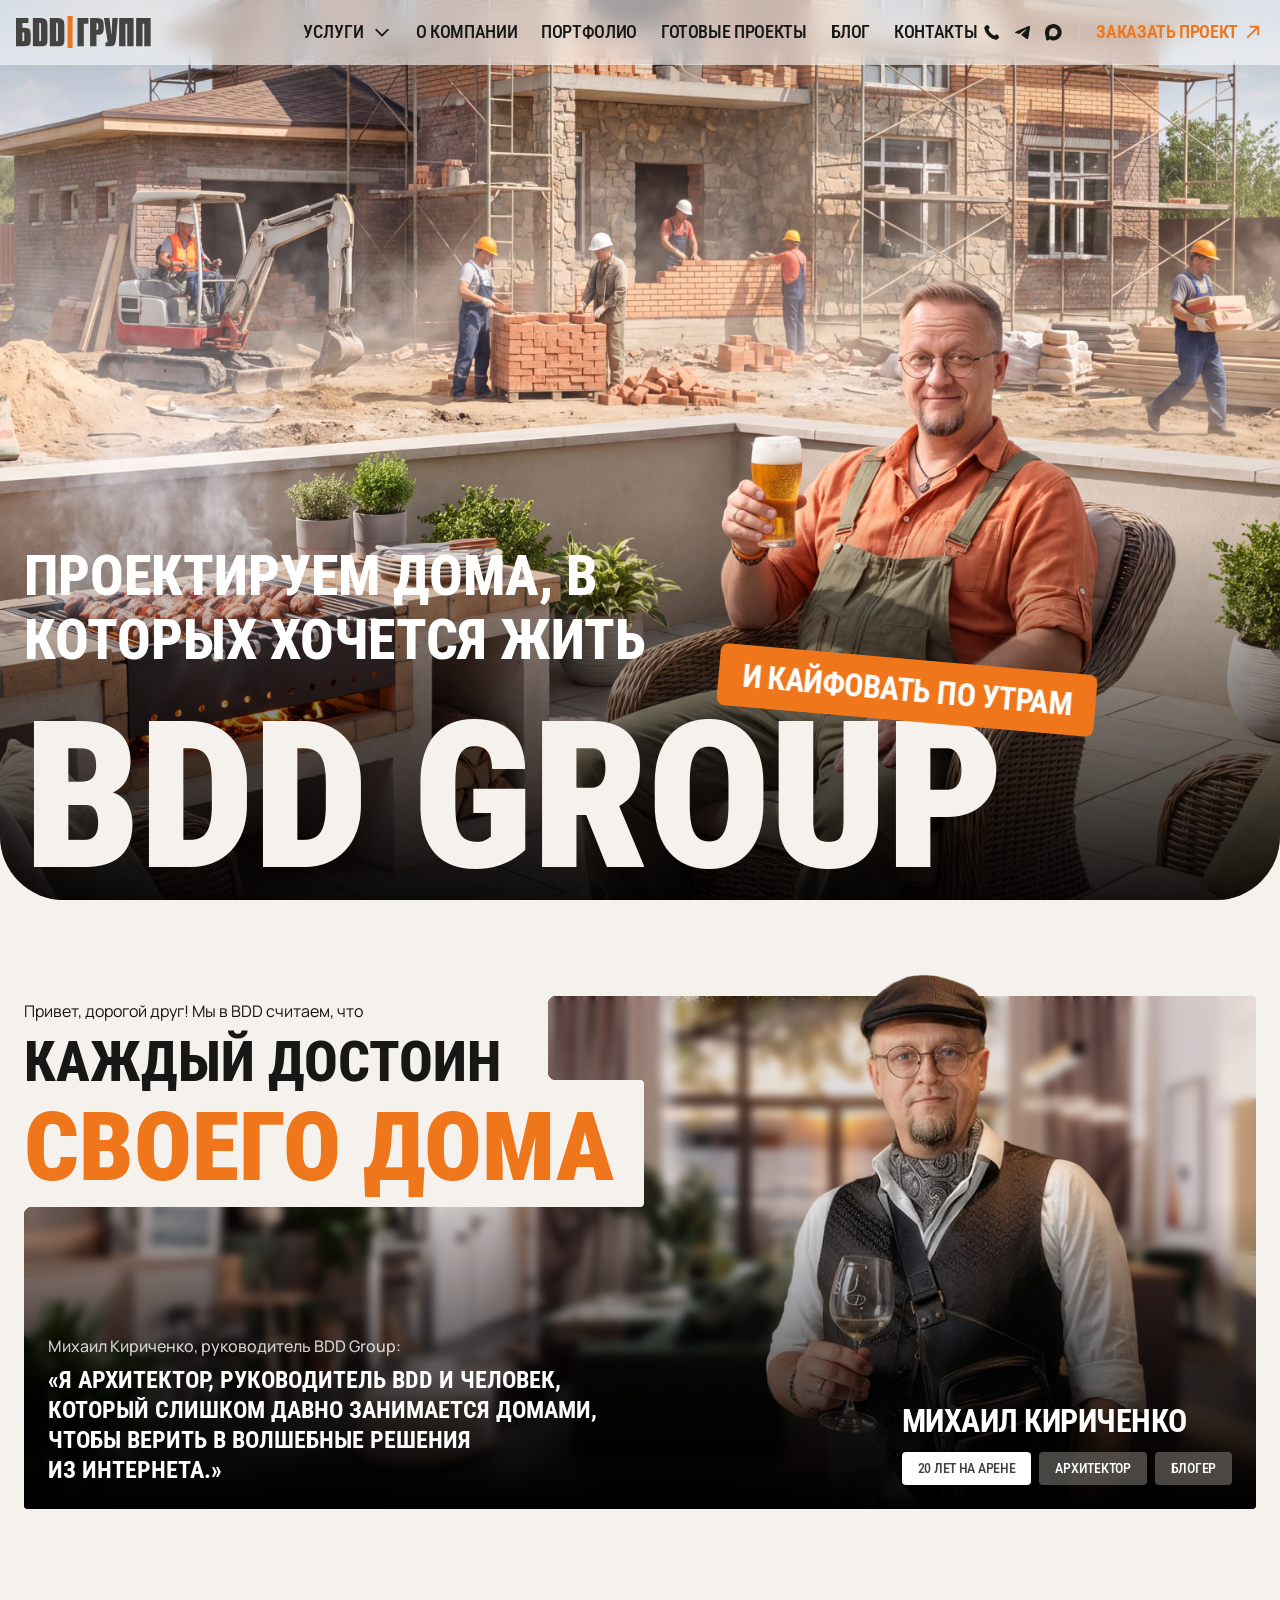
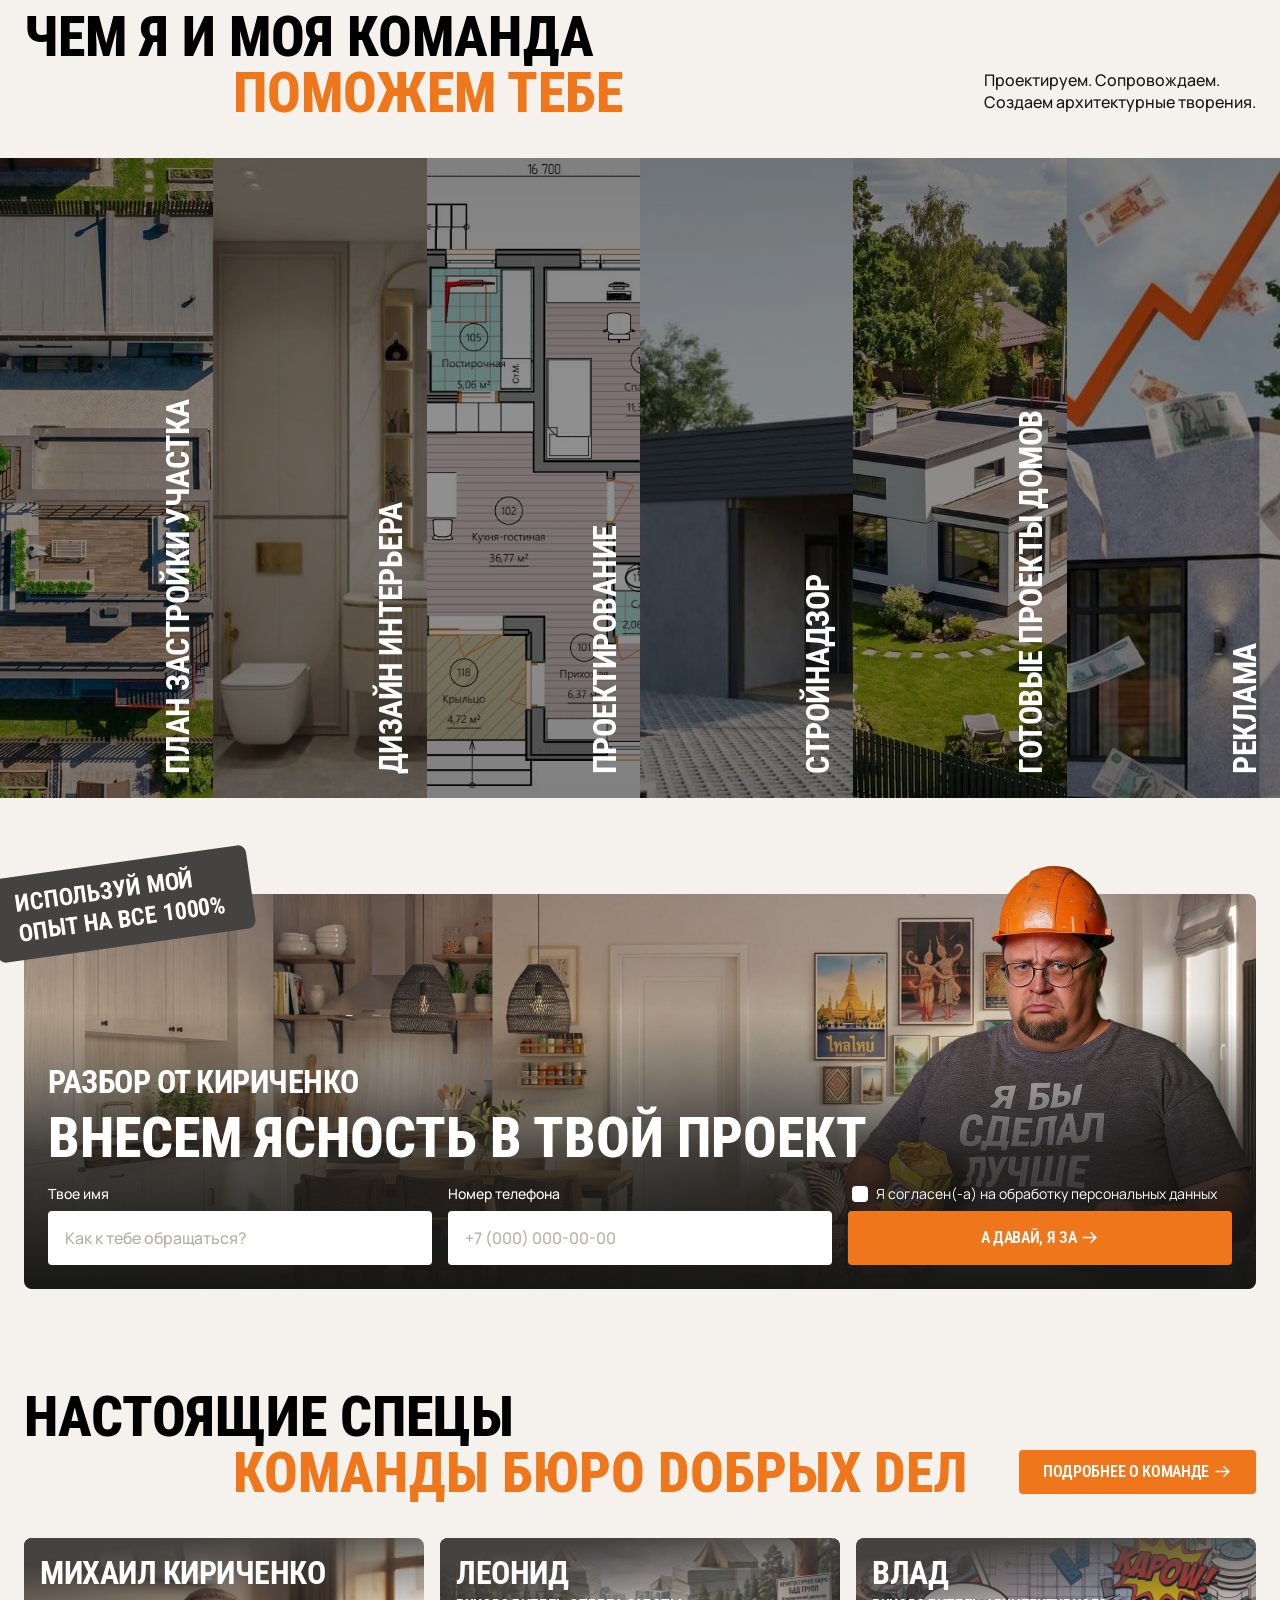
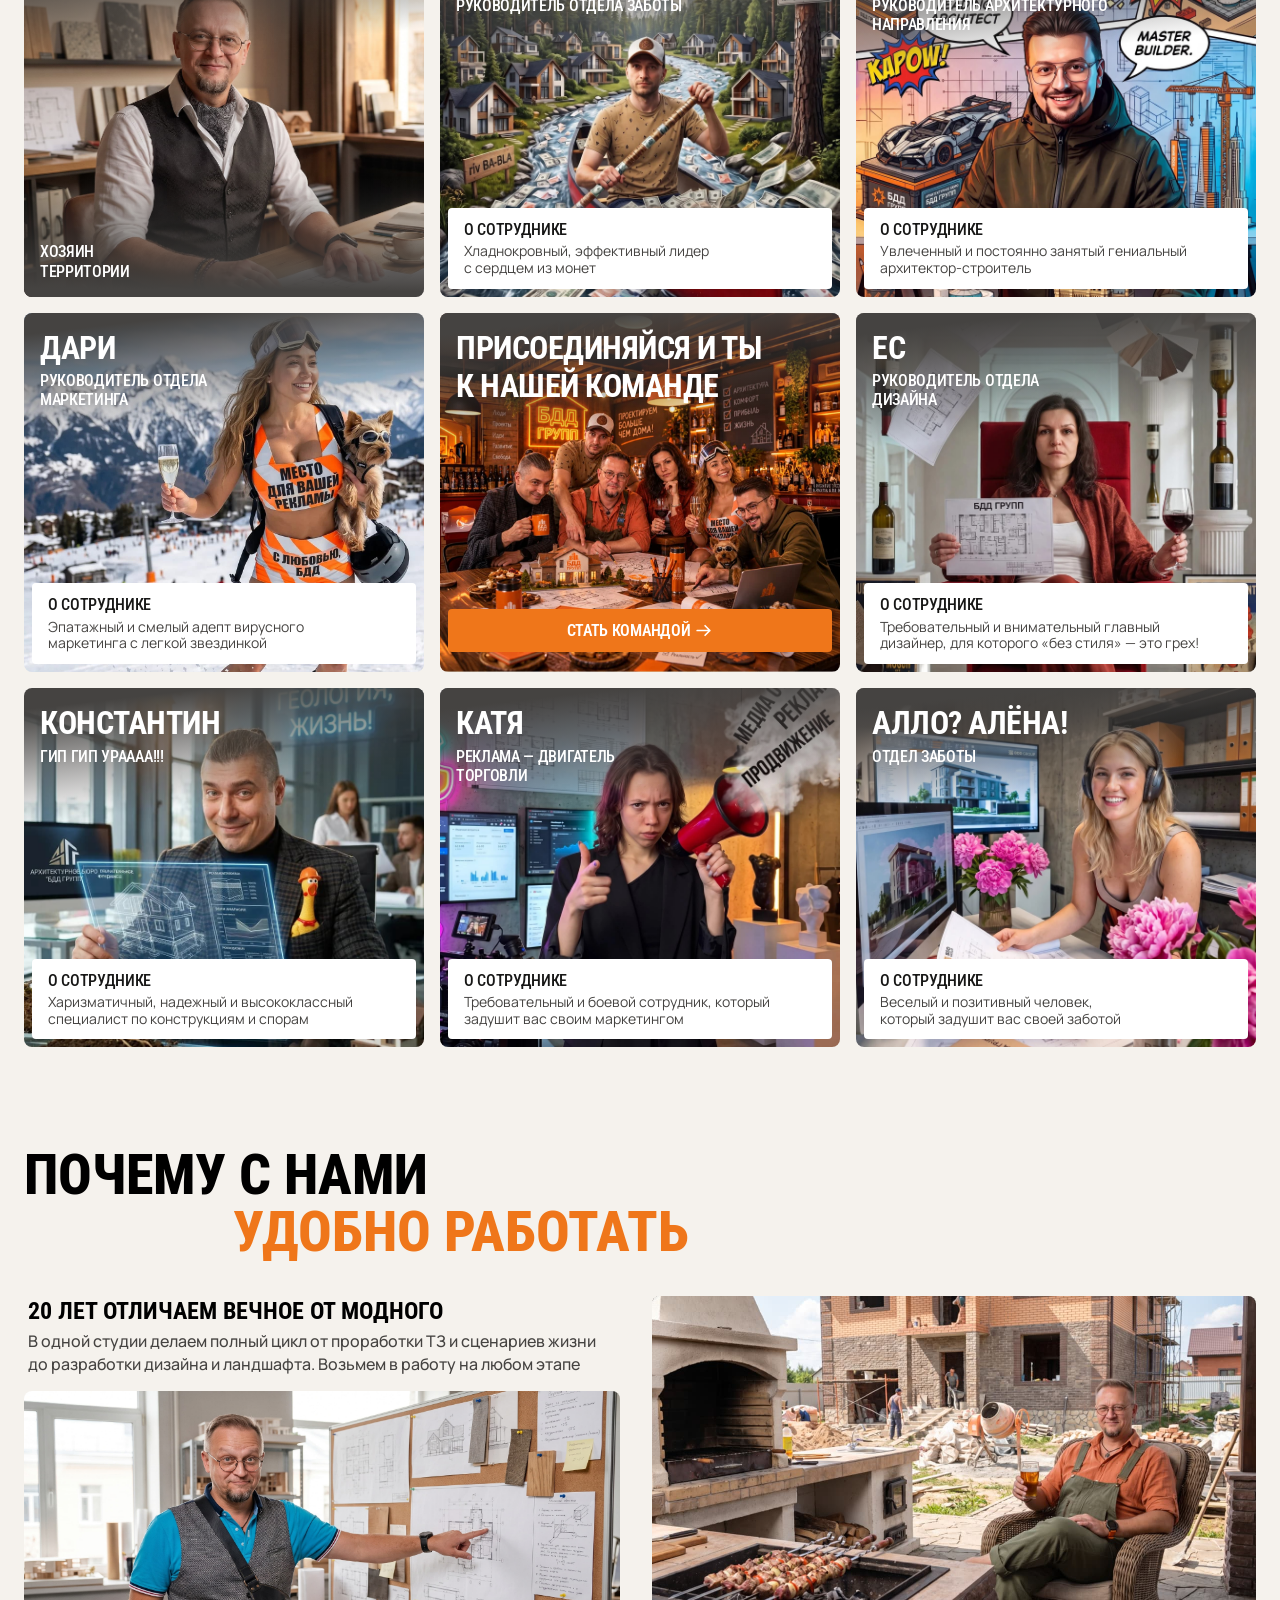
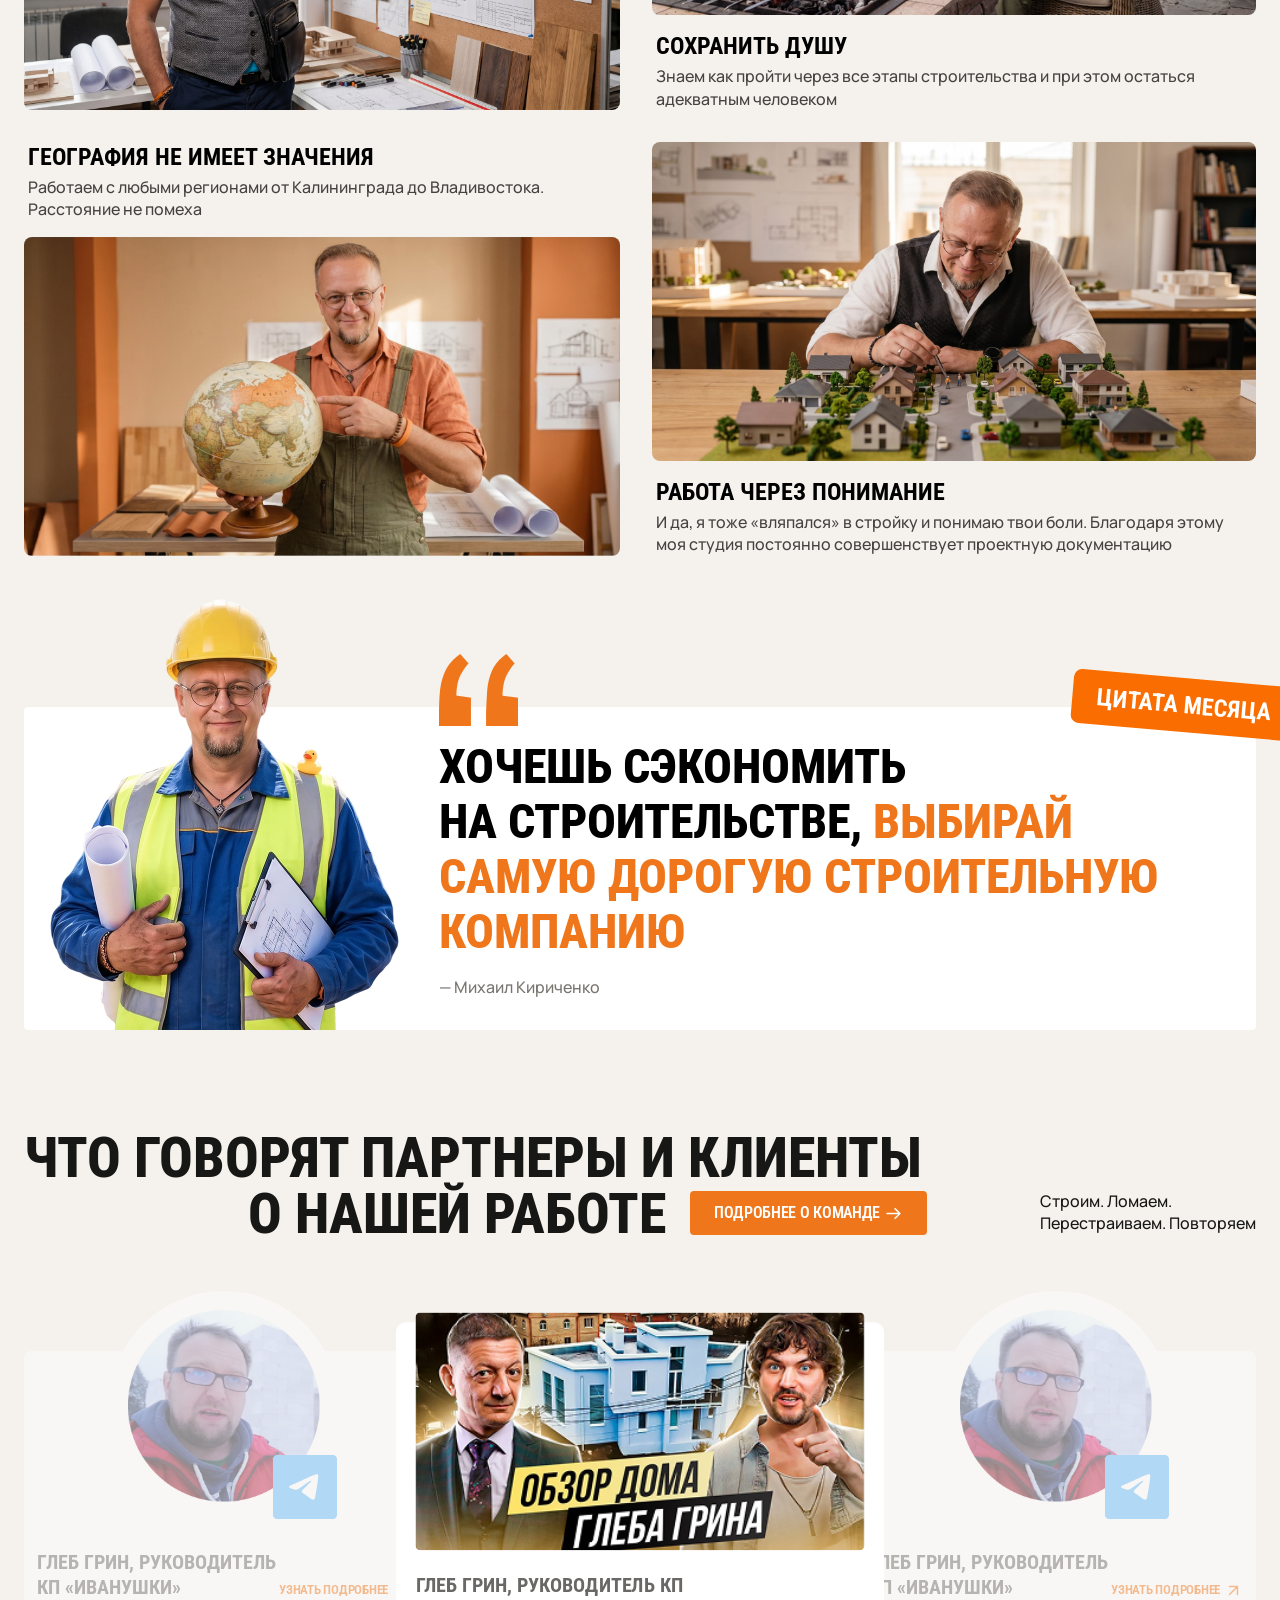
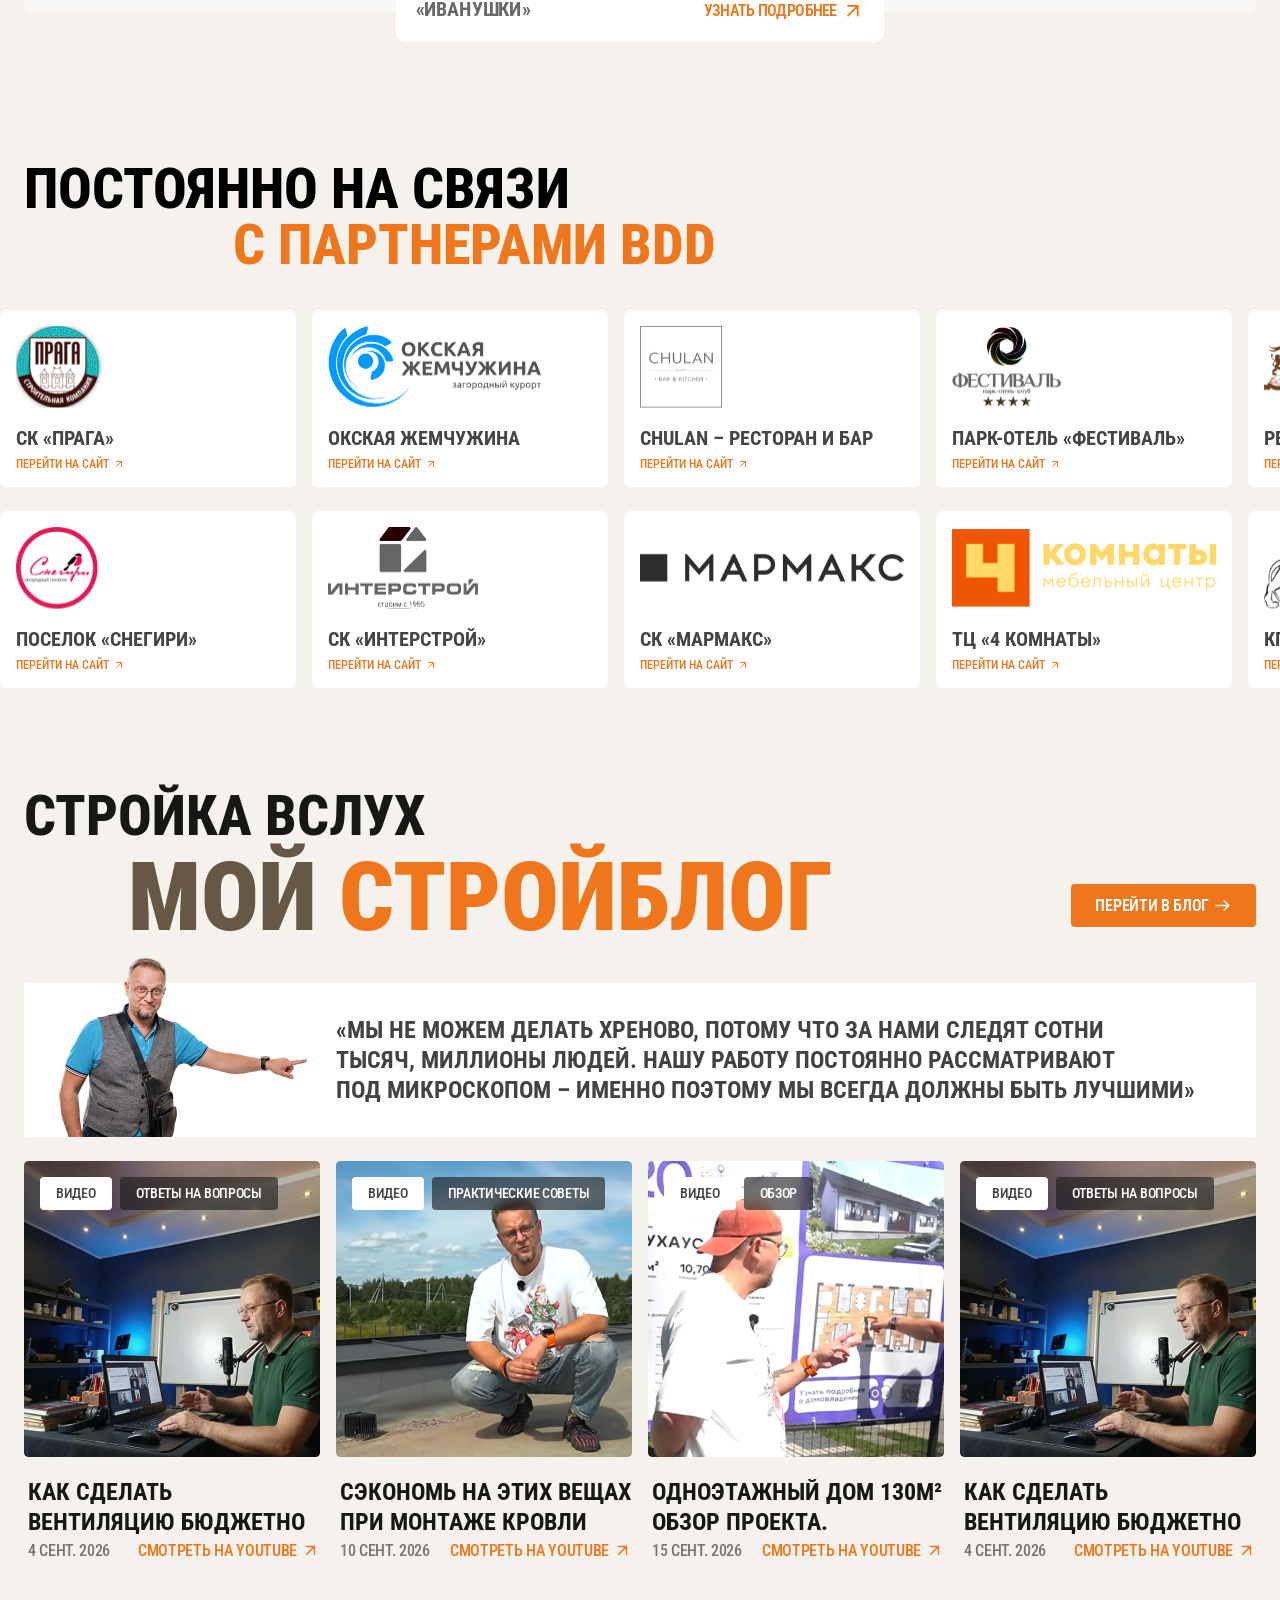
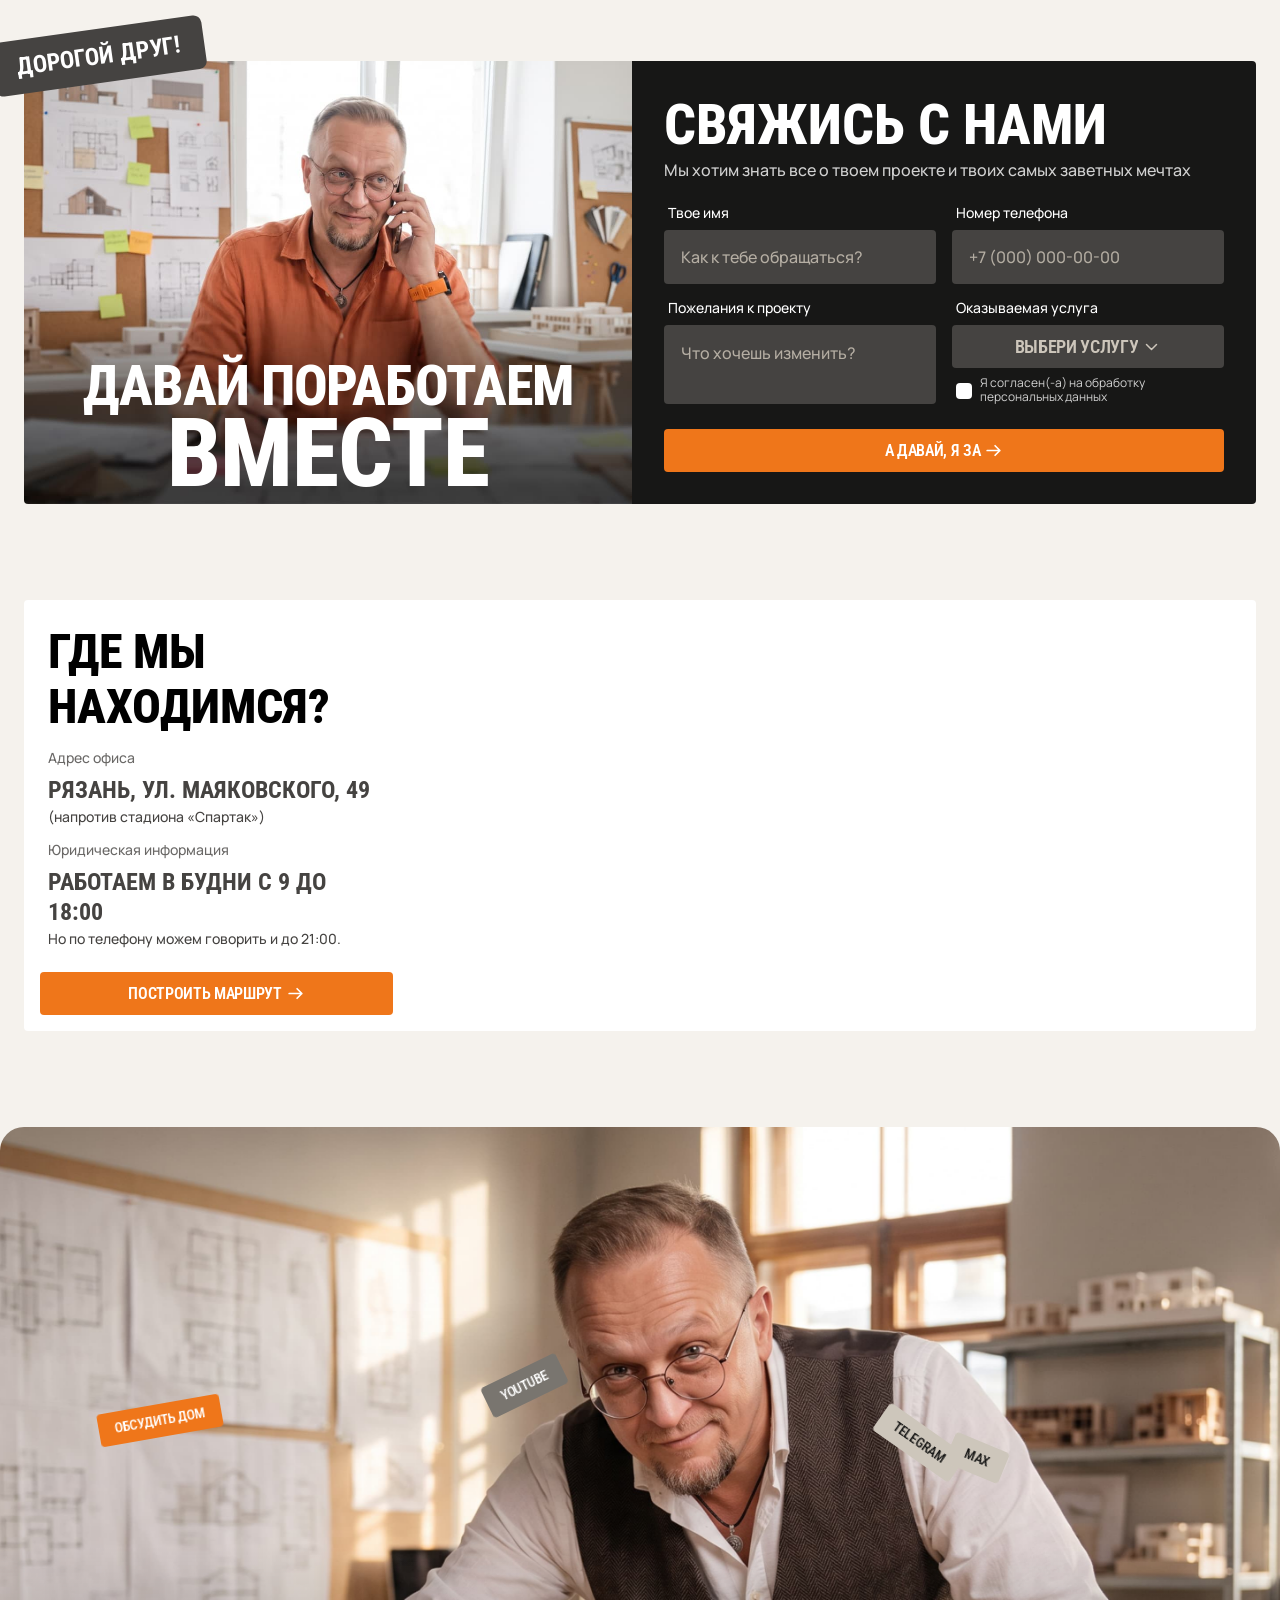
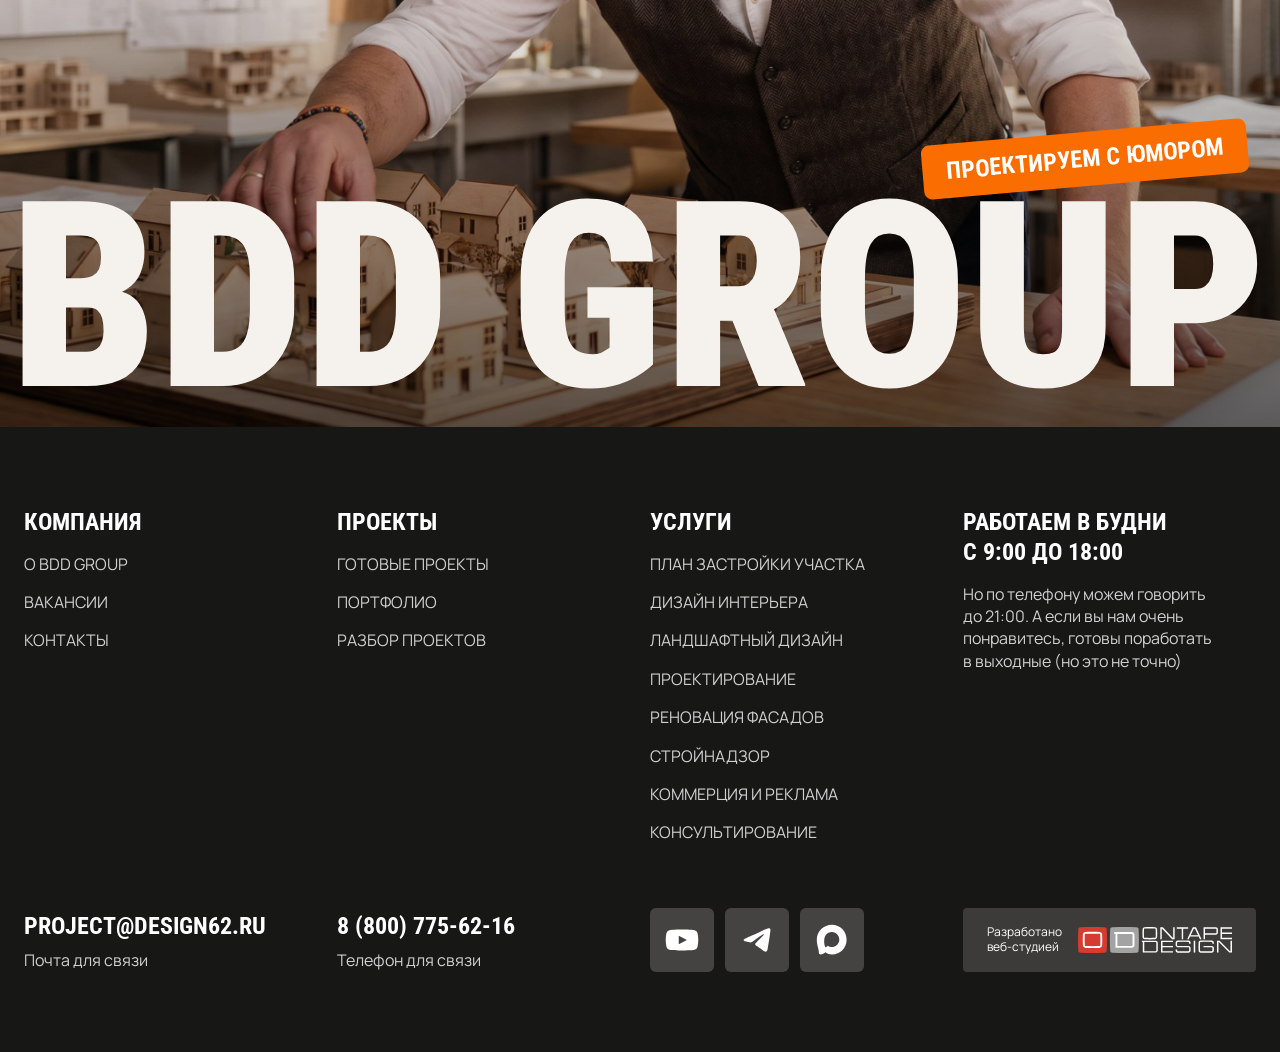
==== commit b29ba4b2: "new" ====
--- a/index.html
+++ b/index.html
@@ -60,11 +60,11 @@
                     </div>
                 </div>
 
-                <a href="./about/" class="header_link">О компании</a>
-                <a href="./portfolio/" class="header_link">Портфолио</a>
-                <a href="./projects/" class="header_link">Готовые проекты</a>
-                <a href="./blog/" class="header_link">Блог</a>
-                <a href="./contacts/" class="header_link">Контакты</a>
+                <a href="./about.html" class="header_link">О компании</a>
+                <a href="./portfolio.html" class="header_link">Портфолио</a>
+                <a href="./projects.html" class="header_link">Готовые проекты</a>
+                <a href="./blog.html" class="header_link">Блог</a>
+                <a href="./contacts.html" class="header_link">Контакты</a>
                 <div class="header_nav__footer">
                     <button type="button" class="primary_btn orange_btn header_nav__cta tertiary_btn">
                         Заказать проект
@@ -79,7 +79,7 @@
                                 fill="none">
                                 <path
                                     d="M6.63439 7.0089C7.18538 8.15654 7.93653 9.2321 8.88772 10.1834C9.83899 11.1346 10.9146 11.8858 12.0622 12.4368C12.1609 12.4841 12.2103 12.5079 12.2727 12.5261C12.4947 12.5907 12.7672 12.5443 12.9551 12.4097C13.0081 12.3718 13.0533 12.3266 13.1438 12.2361C13.4206 11.9592 13.559 11.8209 13.6981 11.7304C14.2229 11.3892 14.8995 11.3892 15.4243 11.7304C15.5635 11.8209 15.7018 11.9592 15.9786 12.2361L16.1328 12.3903C16.5536 12.8111 16.7639 13.0214 16.8782 13.2474C17.1055 13.6966 17.1055 14.2273 16.8782 14.6766C16.7639 14.9025 16.5536 15.1129 16.1328 15.5336L16.0081 15.6584C15.5888 16.0777 15.3792 16.2874 15.0941 16.4474C14.7778 16.6251 14.2866 16.7529 13.9238 16.7517C13.597 16.7508 13.3735 16.6874 12.9266 16.5606C10.5252 15.8789 8.25914 14.593 6.36869 12.7025C4.4782 10.812 3.19216 8.54588 2.51056 6.14447C2.38373 5.69762 2.32031 5.47419 2.31934 5.14727C2.31826 4.78452 2.446 4.2933 2.62367 3.97702C2.78378 3.69199 2.99342 3.48235 3.41271 3.06306L3.5375 2.93827C3.95823 2.51755 4.1686 2.30718 4.39452 2.19291C4.84384 1.96565 5.37446 1.96565 5.82378 2.19291C6.04971 2.30718 6.26008 2.51755 6.6808 2.93827L6.83507 3.09254C7.11184 3.36931 7.25023 3.5077 7.3407 3.64685C7.68191 4.17165 7.68191 4.84819 7.3407 5.37298C7.25023 5.51213 7.11184 5.65052 6.83507 5.92729C6.74458 6.01779 6.69933 6.06304 6.66145 6.11593C6.52686 6.30389 6.48039 6.57643 6.54509 6.79838C6.56329 6.86084 6.58699 6.91019 6.63439 7.0089Z"
-                                    fill="#171716" />
+                                    fill="currentColor" />
                             </svg>
                         </a>
                     </li>
@@ -90,7 +90,7 @@
                                 fill="none">
                                 <path
                                     d="M3.03117 8.59642C7.05769 6.76182 9.74268 5.55233 11.0861 4.96797C14.9219 3.2995 15.7189 3.00967 16.2384 3.0001C16.3527 2.998 16.6082 3.02761 16.7737 3.16804C16.9134 3.28661 16.9518 3.44679 16.9702 3.55921C16.9886 3.67163 17.0115 3.92773 16.9933 4.12784C16.7855 6.41185 15.8861 11.9545 15.4285 14.5127C15.2349 15.5951 14.8536 15.958 14.4845 15.9936C13.6824 16.0707 13.0734 15.4392 12.2965 14.9067C11.0809 14.0733 10.3941 13.5545 9.21409 12.7413C7.8504 11.8015 8.73442 11.285 9.51159 10.4409C9.71497 10.22 13.249 6.8583 13.3174 6.55334C13.326 6.5152 13.3339 6.37304 13.2532 6.29797C13.1724 6.2229 13.0532 6.24857 12.9672 6.26899C12.8453 6.29792 10.9033 7.64029 7.14115 10.2961C6.58991 10.6919 6.09062 10.8848 5.64327 10.8747C5.15011 10.8635 4.20146 10.5831 3.49623 10.3433C2.63124 10.0493 1.94377 9.89383 2.00363 9.39445C2.03481 9.13434 2.37733 8.86833 3.03117 8.59642Z"
-                                    fill-rule="evenodd" clip-rule="evenodd" fill="#171716" />
+                                    fill-rule="evenodd" clip-rule="evenodd" fill="currentColor" />
                             </svg>
                         </a>
                     </li>
@@ -101,7 +101,7 @@
                                 fill="none">
                                 <path
                                     d="M19.0248 35.0944C15.7535 35.0944 14.2333 34.6169 11.5909 32.7066C9.91943 34.8556 4.62657 36.5351 4.39572 33.6617C4.39572 31.5048 3.91817 29.6822 3.37694 27.6924C2.73225 25.2409 2 22.5109 2 18.5552C2 9.10758 9.7523 2 18.9372 2C28.1301 2 35.3332 9.45779 35.3332 18.6427C35.3641 27.6856 28.0676 35.0462 19.0248 35.0944ZM19.1601 10.1661C14.687 9.93535 11.2008 13.0315 10.4288 17.8866C9.79208 21.906 10.9223 26.8009 11.8853 27.0556C12.347 27.167 13.509 26.2279 14.2333 25.5036C15.431 26.3309 16.8256 26.8279 18.2766 26.9442C22.9115 27.1671 26.8718 23.6386 27.183 19.0089C27.3641 14.3693 23.7956 10.4396 19.1601 10.1741V10.1661Z"
-                                    fill-rule="evenodd" clip-rule="evenodd" fill="#171716" />
+                                    fill-rule="evenodd" clip-rule="evenodd" fill="currentColor" />
                             </svg>
                         </a>
                     </li>
@@ -508,13 +508,13 @@
                     <button type="button" class="slider_arrow slider_arrow__prev reviews_arrow__prev"
                         aria-label="Назад">
                         <svg xmlns="http://www.w3.org/2000/svg" width="51" height="51" viewBox="0 0 51 51" fill="none">
-                            <path d="M30.5 41.5L15.5 26.5L30.5 11.5" stroke="#171716" stroke-width="4.5"
+                            <path d="M30.5 41.5L15.5 26.5L30.5 11.5" stroke="currentColor" stroke-width="4.5"
                                 stroke-linecap="round" stroke-linejoin="round" />
                         </svg> </button>
                     <button type="button" class="slider_arrow slider_arrow__next reviews_arrow__next"
                         aria-label="Вперёд">
                         <svg xmlns="http://www.w3.org/2000/svg" width="51" height="51" viewBox="0 0 51 51" fill="none">
-                            <path d="M30.5 41.5L15.5 26.5L30.5 11.5" stroke="#171716" stroke-width="4.5"
+                            <path d="M30.5 41.5L15.5 26.5L30.5 11.5" stroke="currentColor" stroke-width="4.5"
                                 stroke-linecap="round" stroke-linejoin="round" />
                         </svg> </button>
                 </div>
@@ -524,7 +524,7 @@
         <section class="partners section">
             <div class="container">
                 <div class="section_top">
-                    <h2 class="section_title h2_rc">Постоянно на связи<span>с партнерами BDD</span></h2>
+                    <h2 class="section_title h2_rc">Постоянно на связи<span>с партнерами <div class="display-none">BDD</div></span></h2>
                 </div>
             </div>
 
@@ -777,12 +777,12 @@
                     </div>
                     <button type="button" class="slider_arrow blog_arrow blog_arrow__prev" aria-label="Назад"><svg
                             xmlns="http://www.w3.org/2000/svg" width="51" height="51" viewBox="0 0 51 51" fill="none">
-                            <path d="M30.5 41.5L15.5 26.5L30.5 11.5" stroke="#171716" stroke-width="4.5"
+                            <path d="M30.5 41.5L15.5 26.5L30.5 11.5" stroke="currentColor" stroke-width="4.5"
                                 stroke-linecap="round" stroke-linejoin="round" />
                         </svg></button>
                     <button type="button" class="slider_arrow blog_arrow blog_arrow__next" aria-label="Вперёд">
                         <svg xmlns="http://www.w3.org/2000/svg" width="51" height="51" viewBox="0 0 51 51" fill="none">
-                            <path d="M30.5 41.5L15.5 26.5L30.5 11.5" stroke="#171716" stroke-width="4.5"
+                            <path d="M30.5 41.5L15.5 26.5L30.5 11.5" stroke="currentColor" stroke-width="4.5"
                                 stroke-linecap="round" stroke-linejoin="round" />
                         </svg>
                     </button>
--- a/assets/style/style.css
+++ b/assets/style/style.css
@@ -580,6 +580,7 @@
 .section_desription {
     max-width: 254px;
 }
+.display-none{display: inline;}
 
 /* header */
 
@@ -1937,6 +1938,41 @@
     width: 100%;
     justify-content: center;
 }
+.team_slider {
+    position: relative;
+}
+
+.team_swiper .team_card {
+    height: auto;
+    aspect-ratio: 465 / 423;
+    transition: opacity .5s ease;
+}
+
+.team_slider .slider_arrow {
+    position: absolute;
+    top: 50%;
+    z-index: 2;
+    padding: 0;
+    border: 0;
+    background: none;
+    color: var(--neutral900);
+    cursor: pointer;
+    transform: translateY(-50%);
+    transition: color .2s ease;
+}
+
+.team_arrow__prev {
+    left: -77px;
+}
+
+.team_slider .team_arrow__next {
+    right: -77px;
+    transform: translateY(-50%) rotate(180deg);
+}
+
+.team_slider .slider_arrow:hover {
+    color: var(--orange500);
+}
 
 /* swiper */
 
@@ -3155,6 +3191,9 @@
 }
 
 @media (max-width: 767px) {
+     .display-none {
+        display: none;
+    }
     .nowrap {
         white-space: wrap;
     }
@@ -3508,6 +3547,10 @@
     .team_section .section_top {
         display: contents;
     }
+      .team_swiper {
+        margin: 0 -16px;
+        padding: 0 16px;
+    }
 
     .team_card {
         height: 260px;
--- a/assets/style/service.css
+++ b/assets/style/service.css
@@ -900,10 +900,6 @@
         letter-spacing: -0.5px;
     }
 
-    .display-none {
-        display: none;
-    }
-
     .text_block__v1 {
         gap: 16px;
     }
@@ -1278,6 +1274,10 @@
         grid-template-columns: 1fr;
     }
 
+    .what_is_supervisions_cards {
+        gap: 0;
+    }
+
     .interior .format_card {
         min-height: 246px;
     }
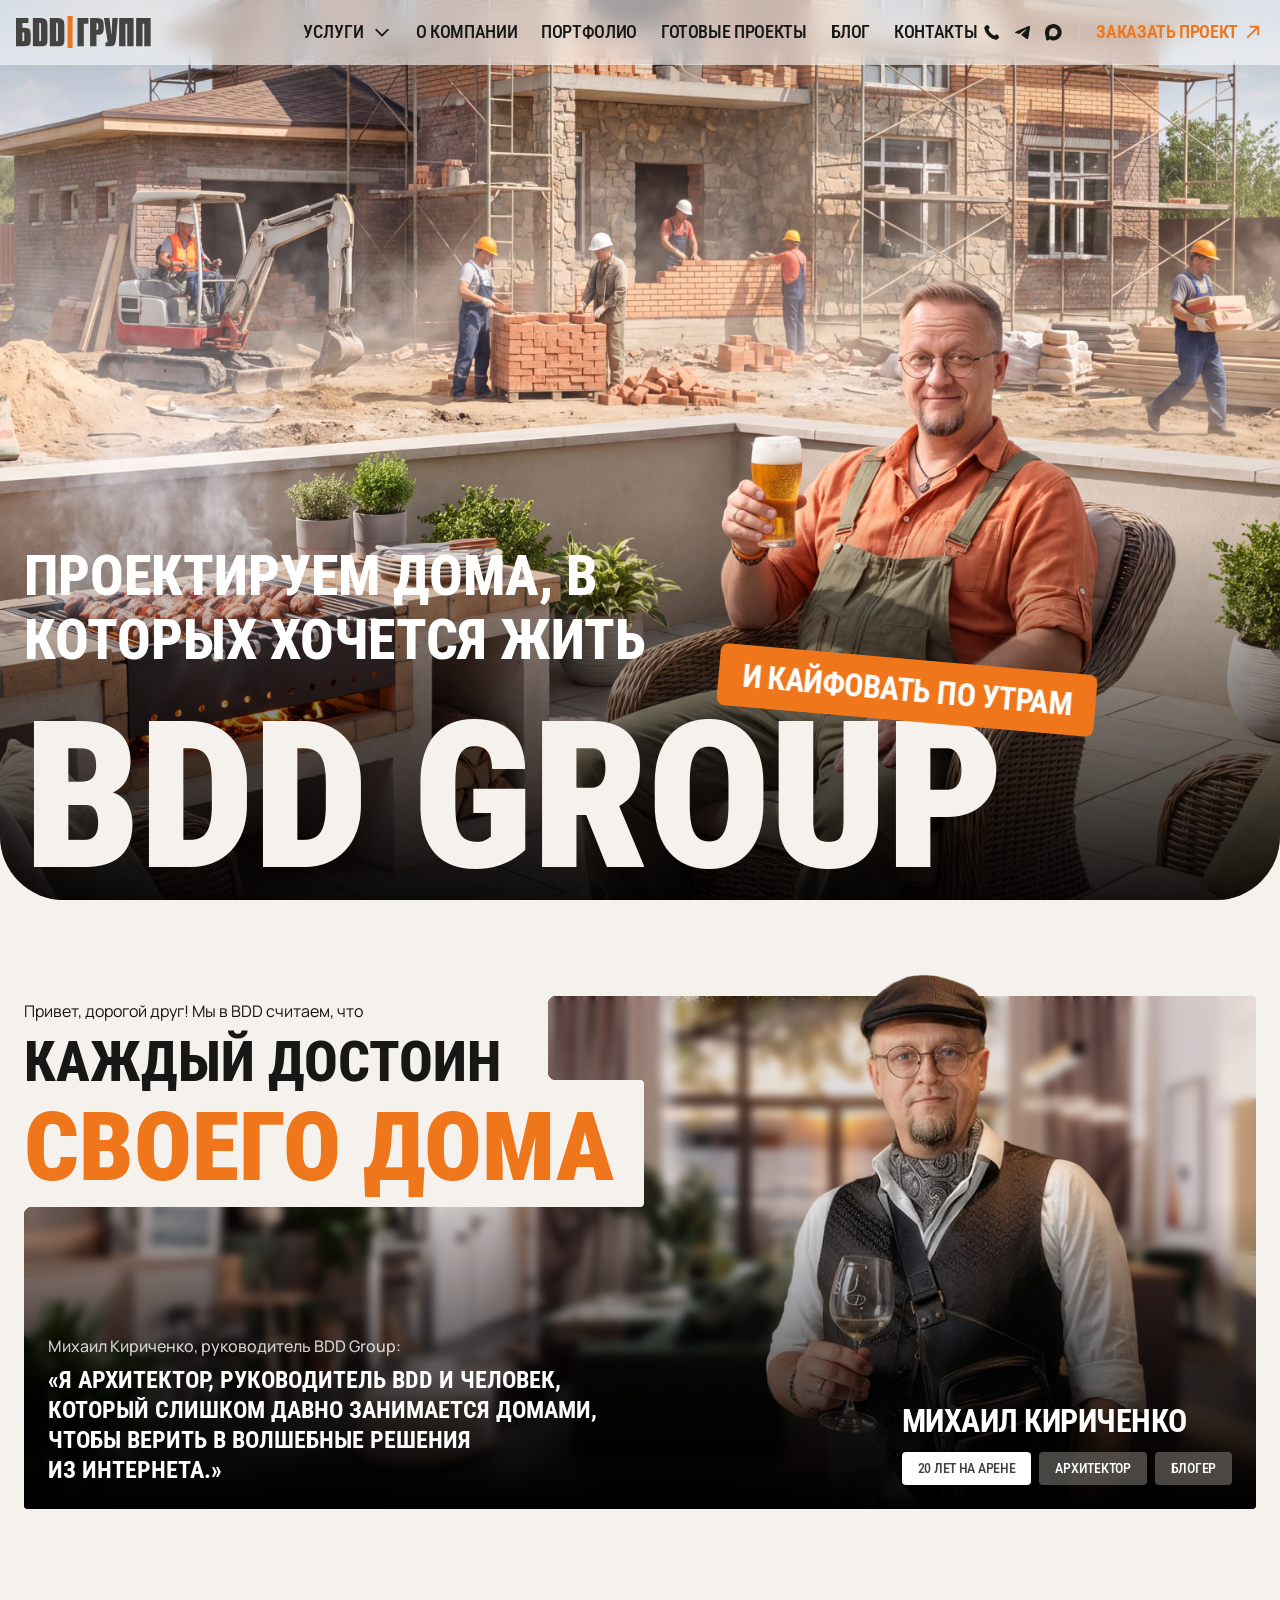
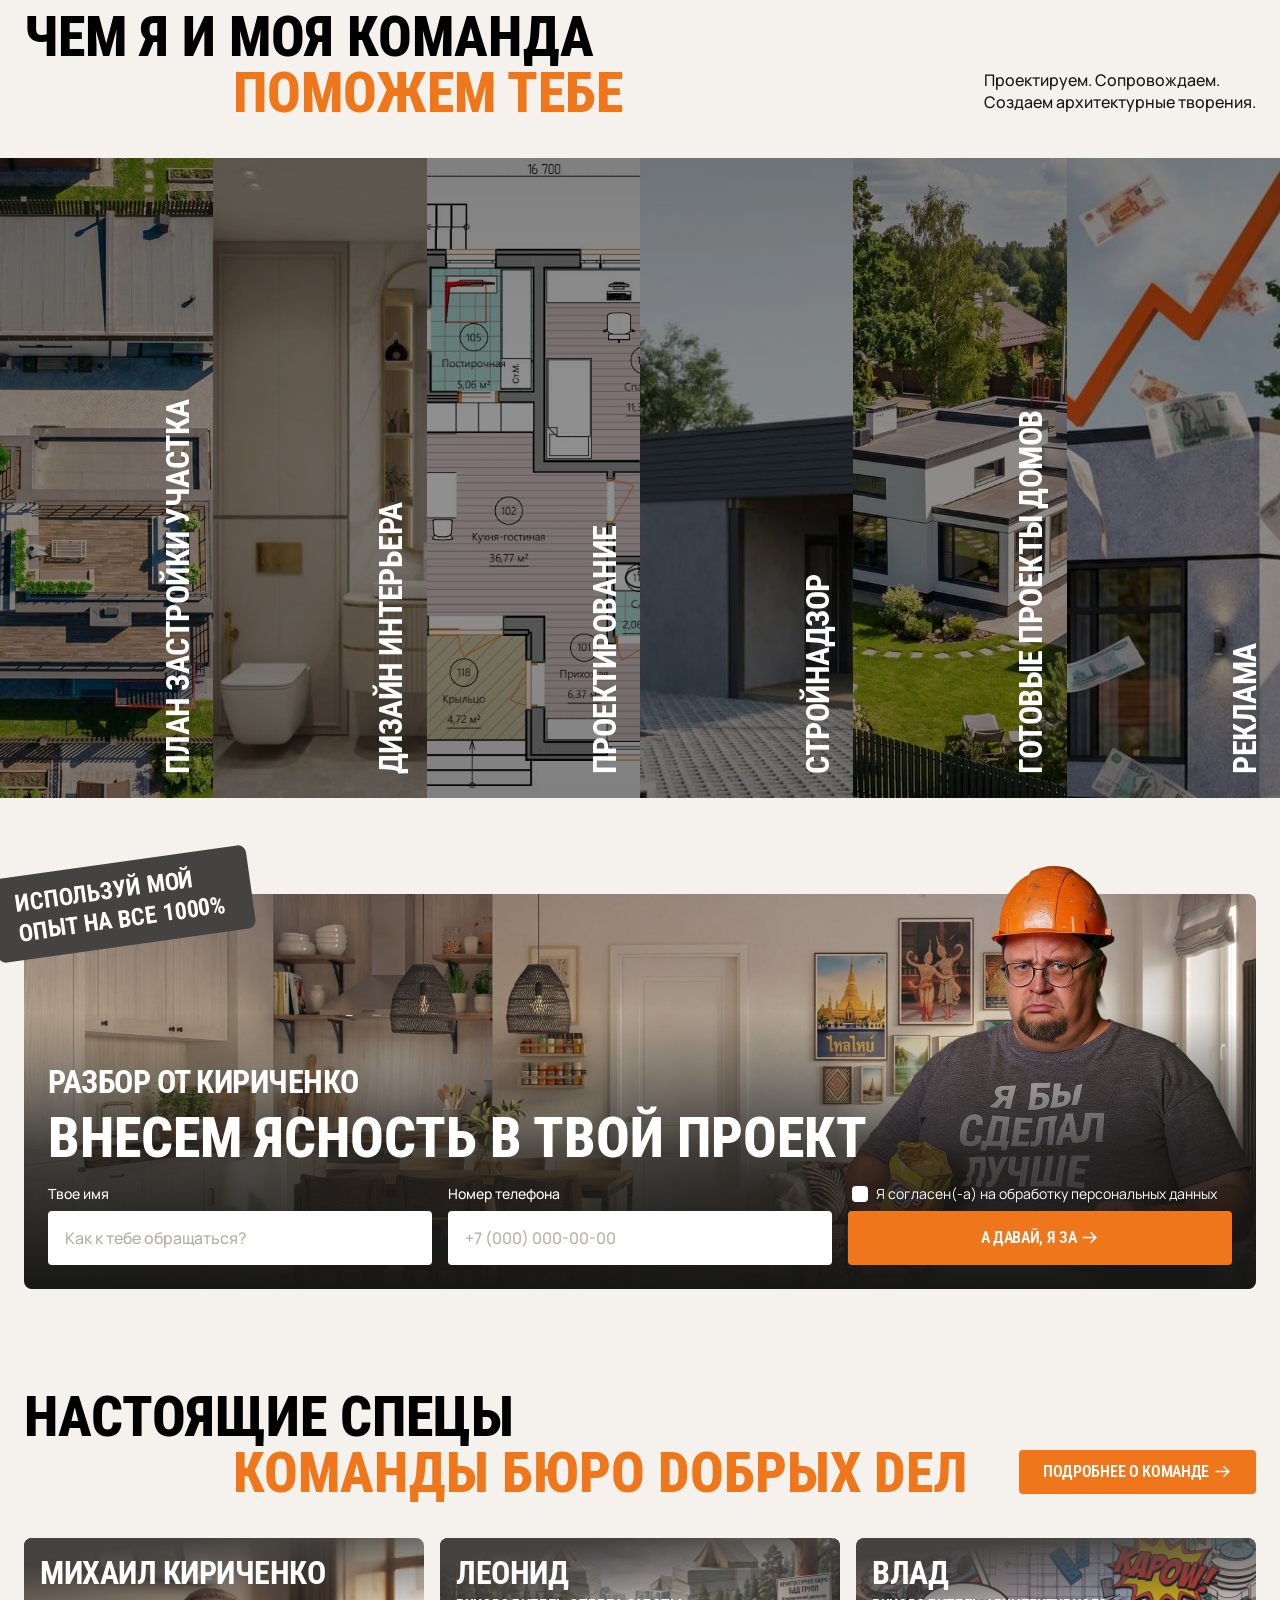
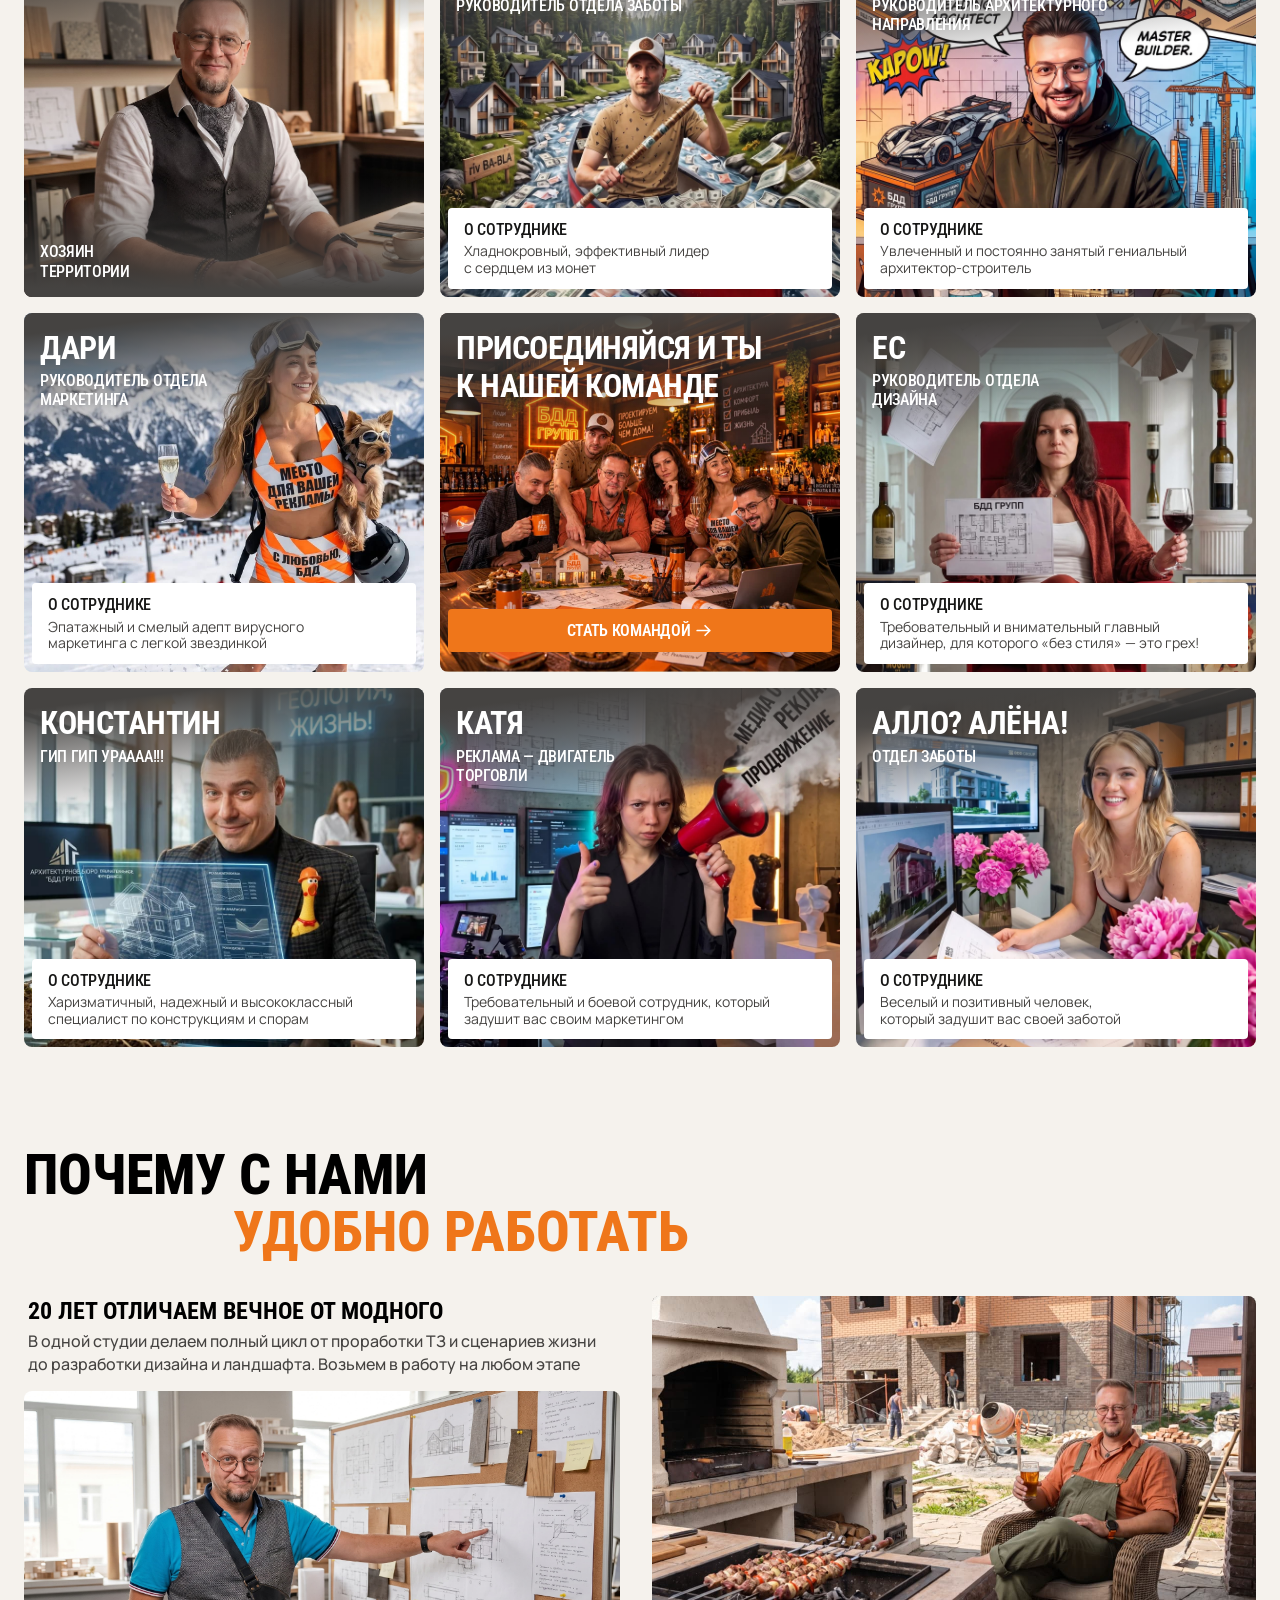
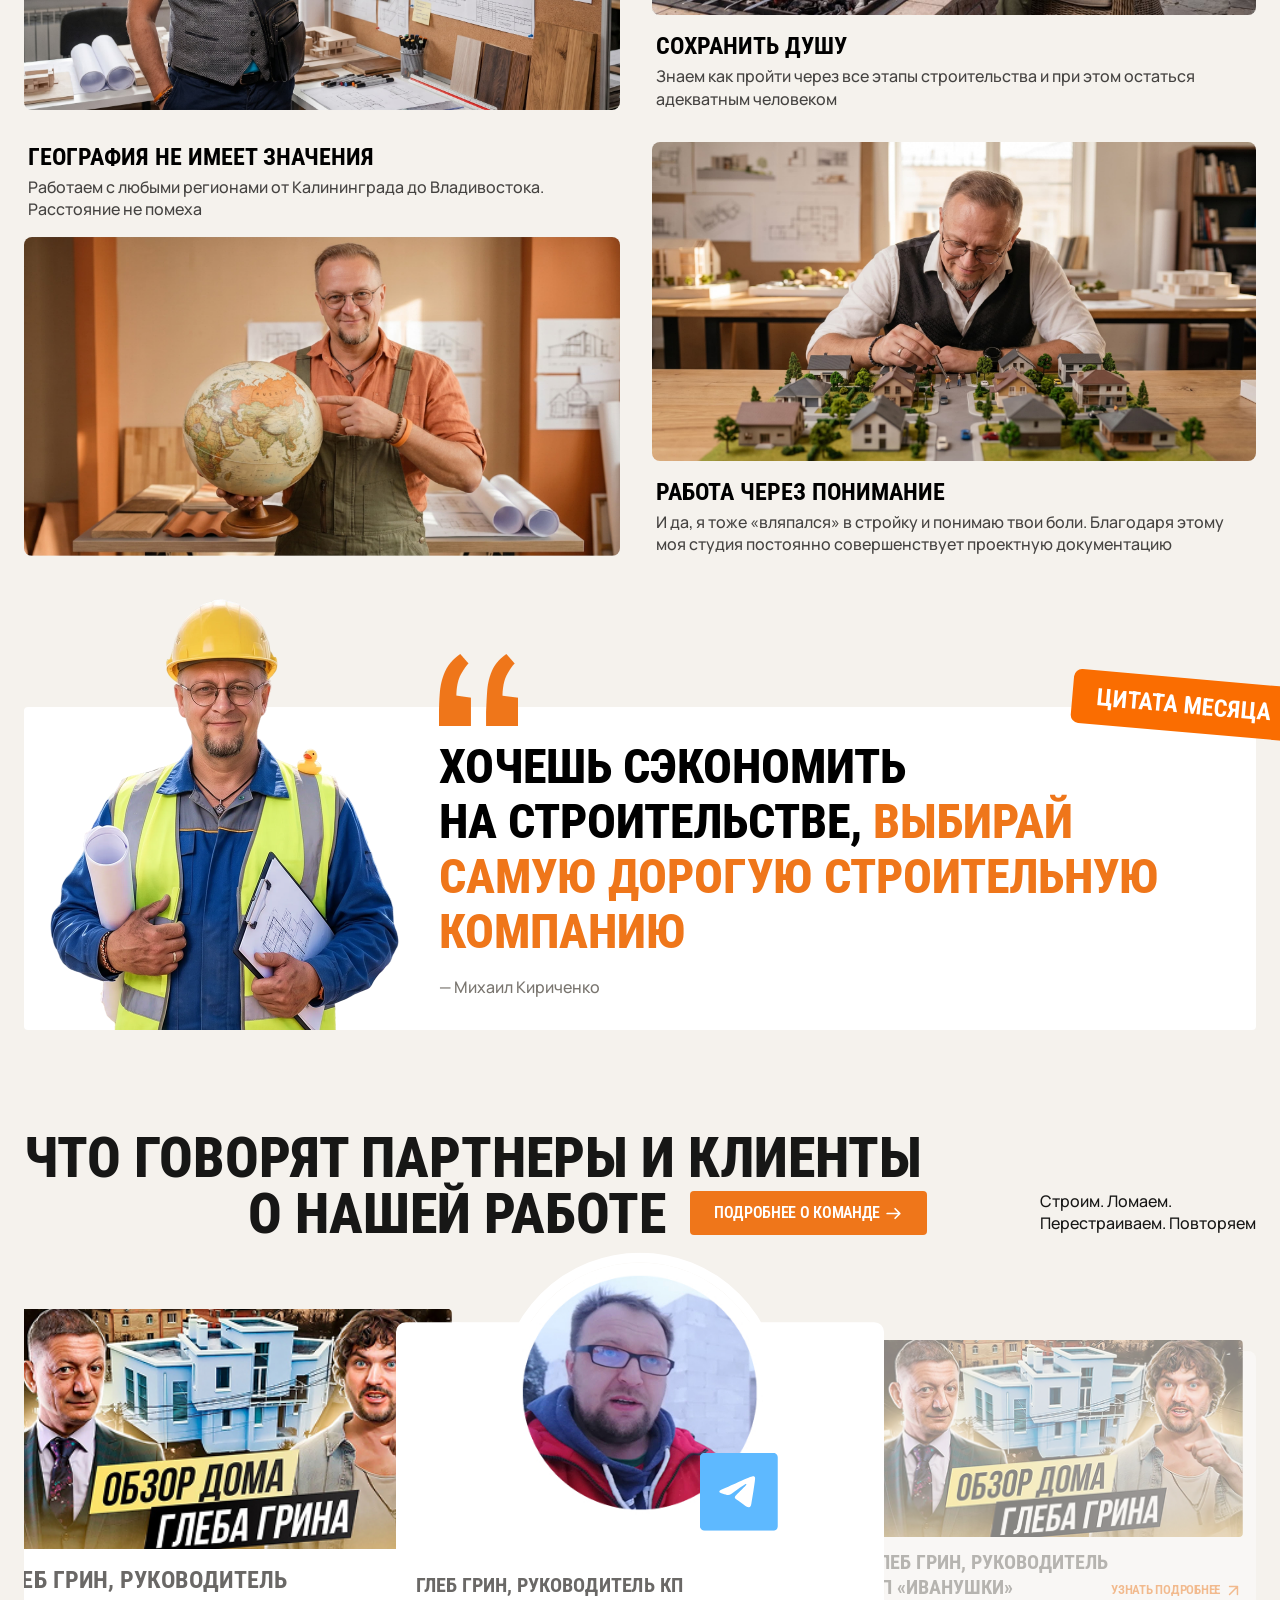
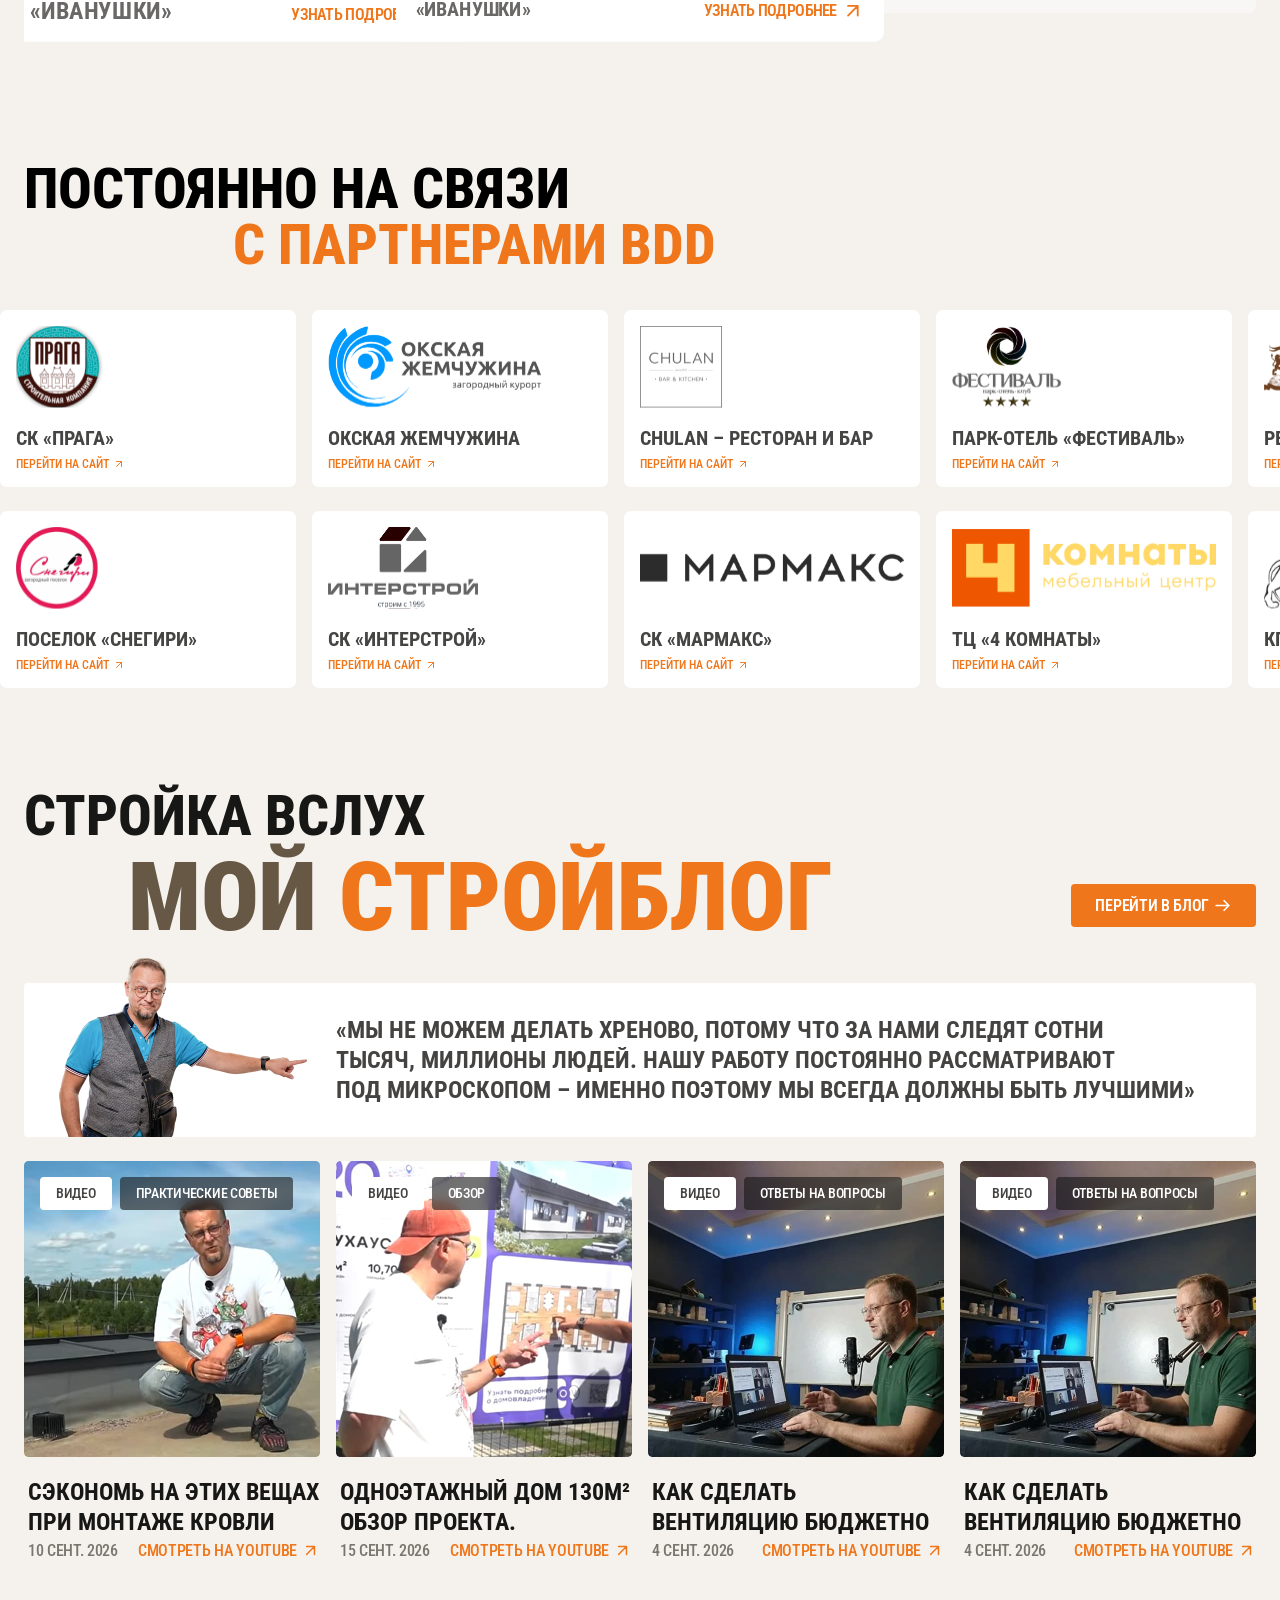
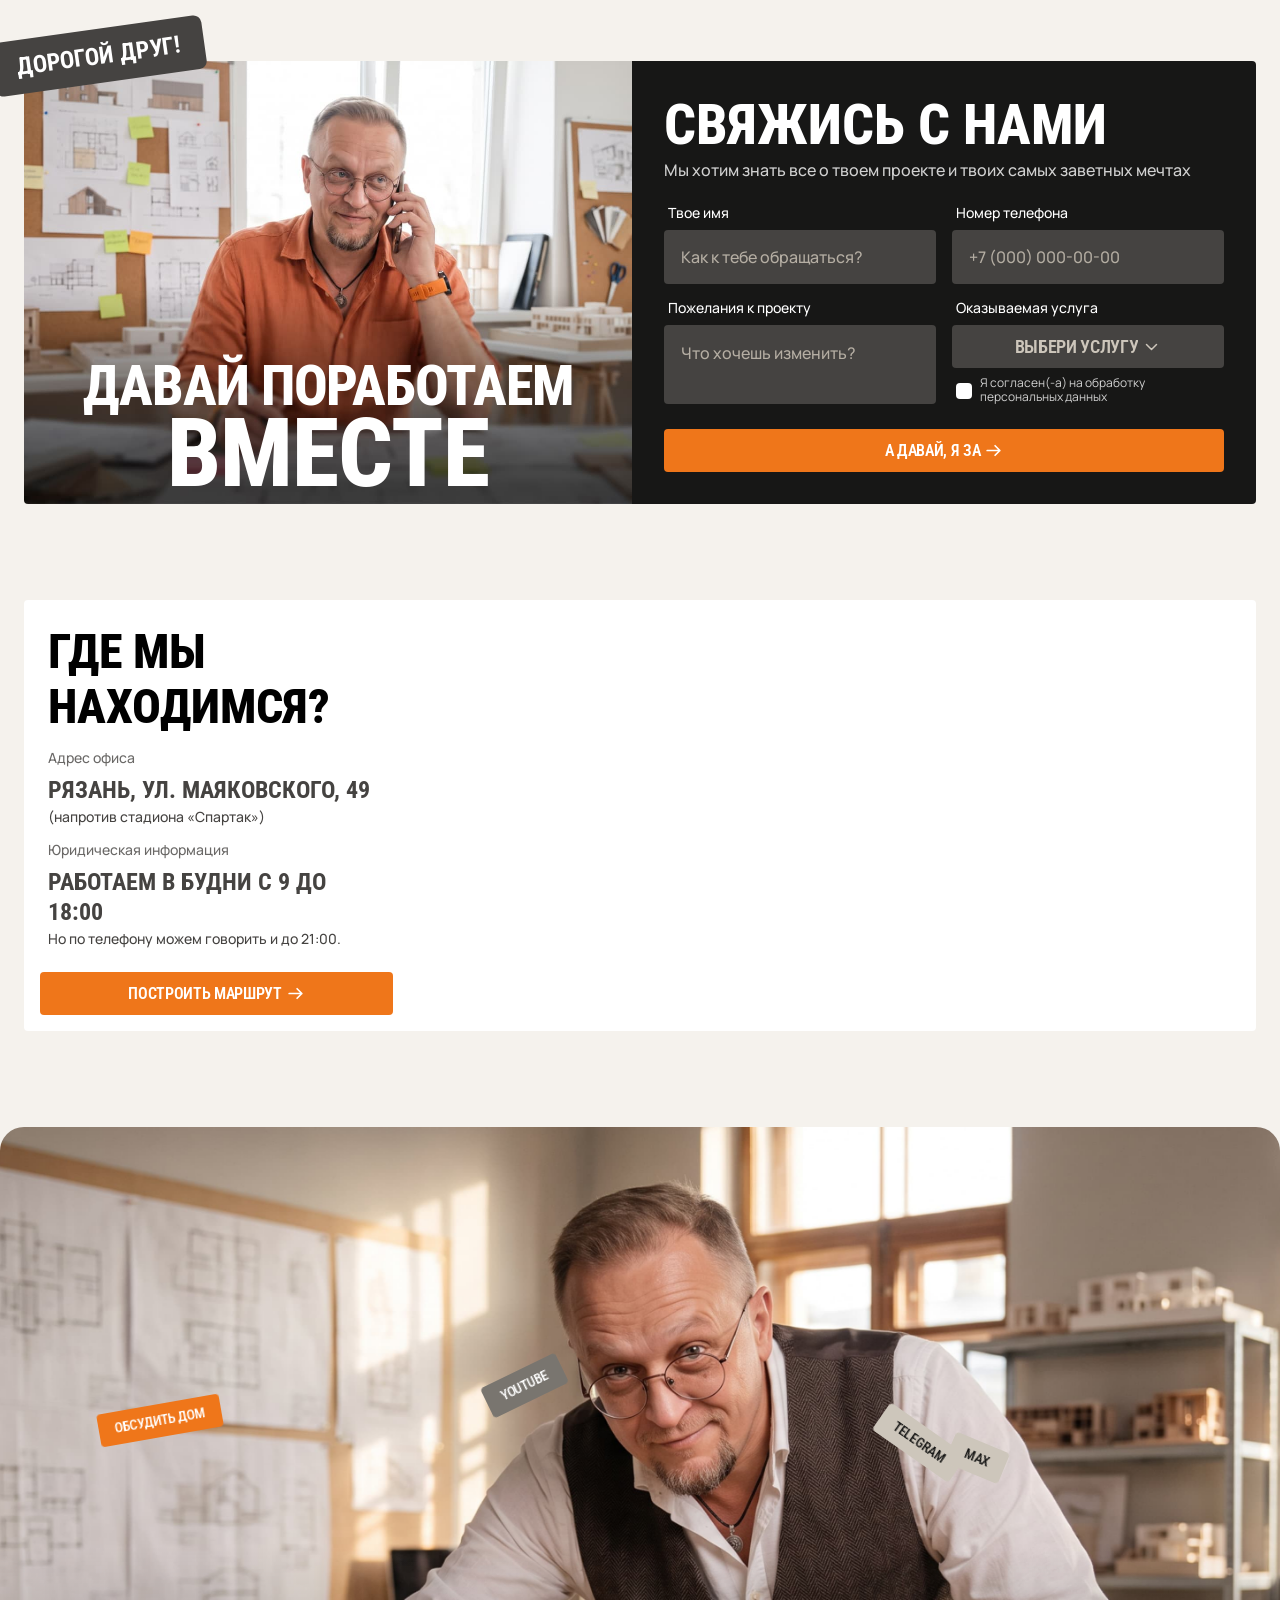
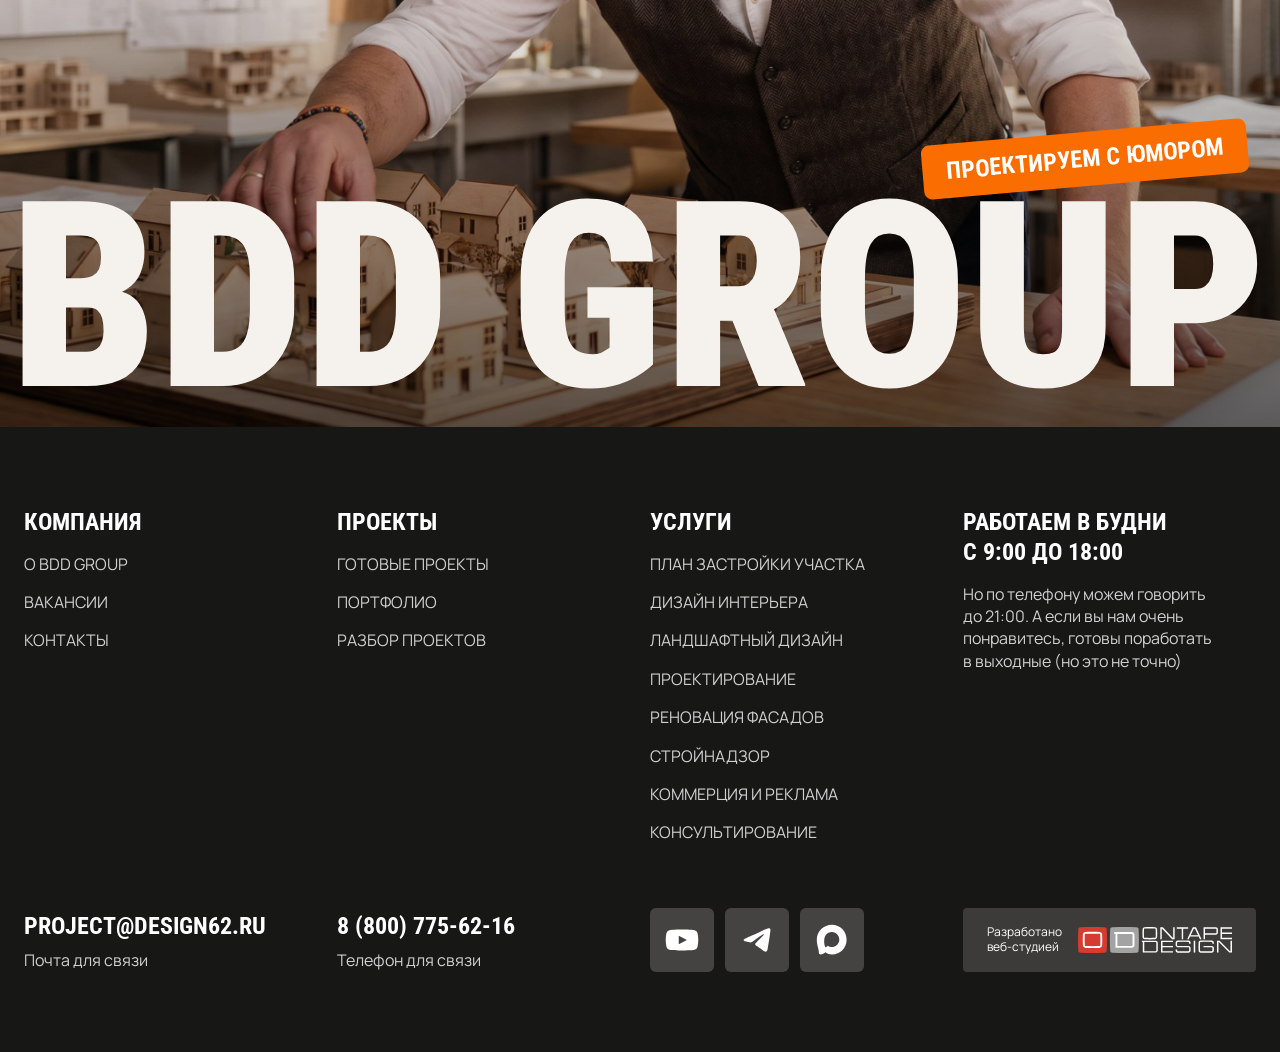
==== commit 3fcd2bc4: "new" ====
--- a/index.html
+++ b/index.html
@@ -529,76 +529,75 @@
             </div>
 
             <div class="partners_marquee">
-                <!-- 1 ряд: едет вправо -->
                 <div class="swiper partners_swiper partners_swiper--right">
                     <div class="swiper-wrapper">
-                        <a href="#" class="swiper-slide partner_card" target="_blank" rel="noopener">
+                        <a href="https://oksgem.ru/akvapark/" class="swiper-slide partner_card" target="_blank" rel="noopener">
                             <img src="./assets/images/partners/zhemchuzhina.svg" alt="Логотип Окская жемчужина"
                                 class="partner_card__logo">
                             <h3 class="partner_card__title">Окская жемчужина</h3>
                             <span class="partner_card__link">Перейти на сайт</span>
                         </a>
-                        <a href="#" class="swiper-slide partner_card" target="_blank" rel="noopener">
+                        <a href="https://chulan.ru/" class="swiper-slide partner_card" target="_blank" rel="noopener">
                             <img src="./assets/images/partners/chulan.svg" alt="Логотип Chulan"
                                 class="partner_card__logo">
                             <h3 class="partner_card__title">Chulan – ресторан и бар</h3>
                             <span class="partner_card__link">Перейти на сайт</span>
                         </a>
-                        <a href="#" class="swiper-slide partner_card" target="_blank" rel="noopener">
+                        <a href="https://festival62.ru/" class="swiper-slide partner_card" target="_blank" rel="noopener">
                             <img src="./assets/images/partners/fest.svg" alt="Логотип парк-отеля Фестиваль"
                                 class="partner_card__logo">
                             <h3 class="partner_card__title">Парк-отель «Фестиваль»</h3>
                             <span class="partner_card__link">Перейти на сайт</span>
                         </a>
-                        <a href="#" class="swiper-slide partner_card" target="_blank" rel="noopener">
+                        <a href="https://greenwich-cafe.ru" class="swiper-slide partner_card" target="_blank" rel="noopener">
                             <img src="./assets/images/partners/greenwich.svg" alt="Логотип ресторана Гринвич"
                                 class="partner_card__logo">
                             <h3 class="partner_card__title">Ресторан «Гринвич»</h3>
                             <span class="partner_card__link">Перейти на сайт</span>
                         </a>
-                        <a href="#" class="swiper-slide partner_card" target="_blank" rel="noopener">
+                        <a href="https://b-pivniza.ru" class="swiper-slide partner_card" target="_blank" rel="noopener">
                             <img src="./assets/images/partners/pivnica.svg" alt="Логотип Барская пивница"
                                 class="partner_card__logo">
                             <h3 class="partner_card__title">Барская пивница</h3>
                             <span class="partner_card__link">Перейти на сайт</span>
                         </a>
-                        <a href="#" class="swiper-slide partner_card" target="_blank" rel="noopener">
+                        <a href="https://hookahplace-lab.clients.site/" class="swiper-slide partner_card" target="_blank" rel="noopener">
                             <img src="./assets/images/partners/hookah_place_lab.svg" alt="Логотип Hookah Place Lab"
                                 class="partner_card__logo">
                             <h3 class="partner_card__title">Hookah Place Lab</h3>
                             <span class="partner_card__link">Перейти на сайт</span>
                         </a>
-                        <a href="#" class="swiper-slide partner_card" target="_blank" rel="noopener">
+                        <a href="https://vk.ru/hookahplace_flat" class="swiper-slide partner_card" target="_blank" rel="noopener">
                             <img src="./assets/images/partners/flat.svg" alt="Логотип кальянной Flat"
                                 class="partner_card__logo">
                             <h3 class="partner_card__title">Кальянная «Flat»</h3>
                             <span class="partner_card__link">Перейти на сайт</span>
                         </a>
-                        <a href="#" class="swiper-slide partner_card" target="_blank" rel="noopener">
+                        <a href="https://www.zhivagobank.ru/" class="swiper-slide partner_card" target="_blank" rel="noopener">
                             <img src="./assets/images/partners/zhivago.svg" alt="Логотип банка Живаго"
                                 class="partner_card__logo">
                             <h3 class="partner_card__title">Банк «Живаго»</h3>
                             <span class="partner_card__link">Перейти на сайт</span>
                         </a>
-                        <a href="#" class="swiper-slide partner_card" target="_blank" rel="noopener">
+                        <a href="https://casa-maria.ru/" class="swiper-slide partner_card" target="_blank" rel="noopener">
                             <img src="./assets/images/partners/casa_maria.svg" alt="Логотип ресторана Casa Maria"
                                 class="partner_card__logo">
                             <h3 class="partner_card__title">Ресторан «Casa Maria»</h3>
                             <span class="partner_card__link">Перейти на сайт</span>
                         </a>
-                        <a href="#" class="swiper-slide partner_card" target="_blank" rel="noopener">
+                        <a href="http://cafegrafin.ru/" class="swiper-slide partner_card" target="_blank" rel="noopener">
                             <img src="./assets/images/partners/grafin.svg" alt="Логотип ресторана Графин"
                                 class="partner_card__logo">
                             <h3 class="partner_card__title">Ресторан «Графин»</h3>
                             <span class="partner_card__link">Перейти на сайт</span>
                         </a>
-                        <a href="#" class="swiper-slide partner_card" target="_blank" rel="noopener">
+                        <a href="https://edinstvo62.ru/" class="swiper-slide partner_card" target="_blank" rel="noopener">
                             <img src="./assets/images/partners/edinstvo.svg" alt="Логотип ГК Единство"
                                 class="partner_card__logo">
                             <h3 class="partner_card__title">ГК «Единство»</h3>
                             <span class="partner_card__link">Перейти на сайт</span>
                         </a>
-                        <a href="#" class="swiper-slide partner_card" target="_blank" rel="noopener">
+                        <a href="https://ск-прага.рф/" class="swiper-slide partner_card" target="_blank" rel="noopener">
                             <img src="./assets/images/partners/praga.svg" alt="Логотип СК Прага"
                                 class="partner_card__logo">
                             <h3 class="partner_card__title">СК «Прага»</h3>
@@ -607,70 +606,69 @@
                     </div>
                 </div>
 
-                <!-- 2 ряд: едет влево -->
                 <div class="swiper partners_swiper partners_swiper--left">
                     <div class="swiper-wrapper">
-                        <a href="#" class="swiper-slide partner_card" target="_blank" rel="noopener">
+                        <a href="https://aragoncenter.ru/" class="swiper-slide partner_card" target="_blank" rel="noopener">
                             <img src="./assets/images/partners/aragon.svg" alt="Логотип отеля Арагон"
                                 class="partner_card__logo">
                             <h3 class="partner_card__title">Отель «Арагон»</h3>
                             <span class="partner_card__link">Перейти на сайт</span>
                         </a>
-                        <a href="#" class="swiper-slide partner_card" target="_blank" rel="noopener">
+                        <a href="https://vk.ru/snegiri62" class="swiper-slide partner_card" target="_blank" rel="noopener">
                             <img src="./assets/images/partners/snegiri.svg" alt="Логотип поселка Снегири"
                                 class="partner_card__logo">
                             <h3 class="partner_card__title">Поселок «Снегири»</h3>
                             <span class="partner_card__link">Перейти на сайт</span>
                         </a>
-                        <a href="#" class="swiper-slide partner_card" target="_blank" rel="noopener">
+                        <a href="https://interstroy-ryazan.ru" class="swiper-slide partner_card" target="_blank" rel="noopener">
                             <img src="./assets/images/partners/interstroy.svg" alt="Логотип СК Интерстрой"
                                 class="partner_card__logo">
                             <h3 class="partner_card__title">СК «Интерстрой»</h3>
                             <span class="partner_card__link">Перейти на сайт</span>
                         </a>
-                        <a href="#" class="swiper-slide partner_card" target="_blank" rel="noopener">
+                        <a href="https://marmax.ru/" class="swiper-slide partner_card" target="_blank" rel="noopener">
                             <img src="./assets/images/partners/marmax.svg" alt="Логотип СК Мармакс"
                                 class="partner_card__logo">
                             <h3 class="partner_card__title">СК «Мармакс»</h3>
                             <span class="partner_card__link">Перейти на сайт</span>
                         </a>
-                        <a href="#" class="swiper-slide partner_card" target="_blank" rel="noopener">
+                        <a href="https://www.4komnati.ru/" class="swiper-slide partner_card" target="_blank" rel="noopener">
                             <img src="./assets/images/partners/4rooms.svg" alt="Логотип ТЦ 4 комнаты"
                                 class="partner_card__logo">
                             <h3 class="partner_card__title">ТЦ «4 комнаты»</h3>
                             <span class="partner_card__link">Перейти на сайт</span>
                         </a>
-                        <a href="#" class="swiper-slide partner_card" target="_blank" rel="noopener">
+                        <a href="https://millennium-park.ru/" class="swiper-slide partner_card" target="_blank" rel="noopener">
                             <img src="./assets/images/partners/millenium.svg" alt="Логотип КП Миллениум Парк"
                                 class="partner_card__logo">
                             <h3 class="partner_card__title">КП «Миллениум Парк»</h3>
                             <span class="partner_card__link">Перейти на сайт</span>
                         </a>
-                        <a href="#" class="swiper-slide partner_card" target="_blank" rel="noopener">
+                        <a href="https://volgavillage.ru/" class="swiper-slide partner_card" target="_blank" rel="noopener">
                             <img src="./assets/images/partners/volga_village.svg" alt="Логотип КП Волга Вилладж"
                                 class="partner_card__logo">
                             <h3 class="partner_card__title">КП «Волга Вилладж»</h3>
                             <span class="partner_card__link">Перейти на сайт</span>
                         </a>
-                        <a href="#" class="swiper-slide partner_card" target="_blank" rel="noopener">
+                        <a href="https://repino-park.ru/" class="swiper-slide partner_card" target="_blank" rel="noopener">
                             <img src="./assets/images/partners/repino.svg" alt="Логотип КП Репино Парк"
                                 class="partner_card__logo">
                             <h3 class="partner_card__title">КП «Репино Парк»</h3>
                             <span class="partner_card__link">Перейти на сайт</span>
                         </a>
-                        <a href="#" class="swiper-slide partner_card" target="_blank" rel="noopener">
+                        <a href="https://www.liveinwood.ru/proekty/kottedzhnyij-posyolok-morskie-terrasyi/" class="swiper-slide partner_card" target="_blank" rel="noopener">
                             <img src="./assets/images/partners/livinwood.svg" alt="Логотип КП Морские Террасы"
                                 class="partner_card__logo">
                             <h3 class="partner_card__title">КП «Морские Террасы»</h3>
                             <span class="partner_card__link">Перейти на сайт</span>
                         </a>
-                        <a href="#" class="swiper-slide partner_card" target="_blank" rel="noopener">
+                        <a href="https://xn-----7kcbtjrkoqfjg5ssa.xn--p1ai/" class="swiper-slide partner_card" target="_blank" rel="noopener">
                             <img src="./assets/images/partners/dolina.svg" alt="Логотип КП Южная Долина"
                                 class="partner_card__logo">
                             <h3 class="partner_card__title">КП «Южная Долина»</h3>
                             <span class="partner_card__link">Перейти на сайт</span>
                         </a>
-                        <a href="#" class="swiper-slide partner_card" target="_blank" rel="noopener">
+                        <a href="https://primavera-kazan.ru/" class="swiper-slide partner_card" target="_blank" rel="noopener">
                             <img src="./assets/images/partners/primavera.svg" alt="Логотип КП Примавера"
                                 class="partner_card__logo">
                             <h3 class="partner_card__title">КП «Примавера»</h3>
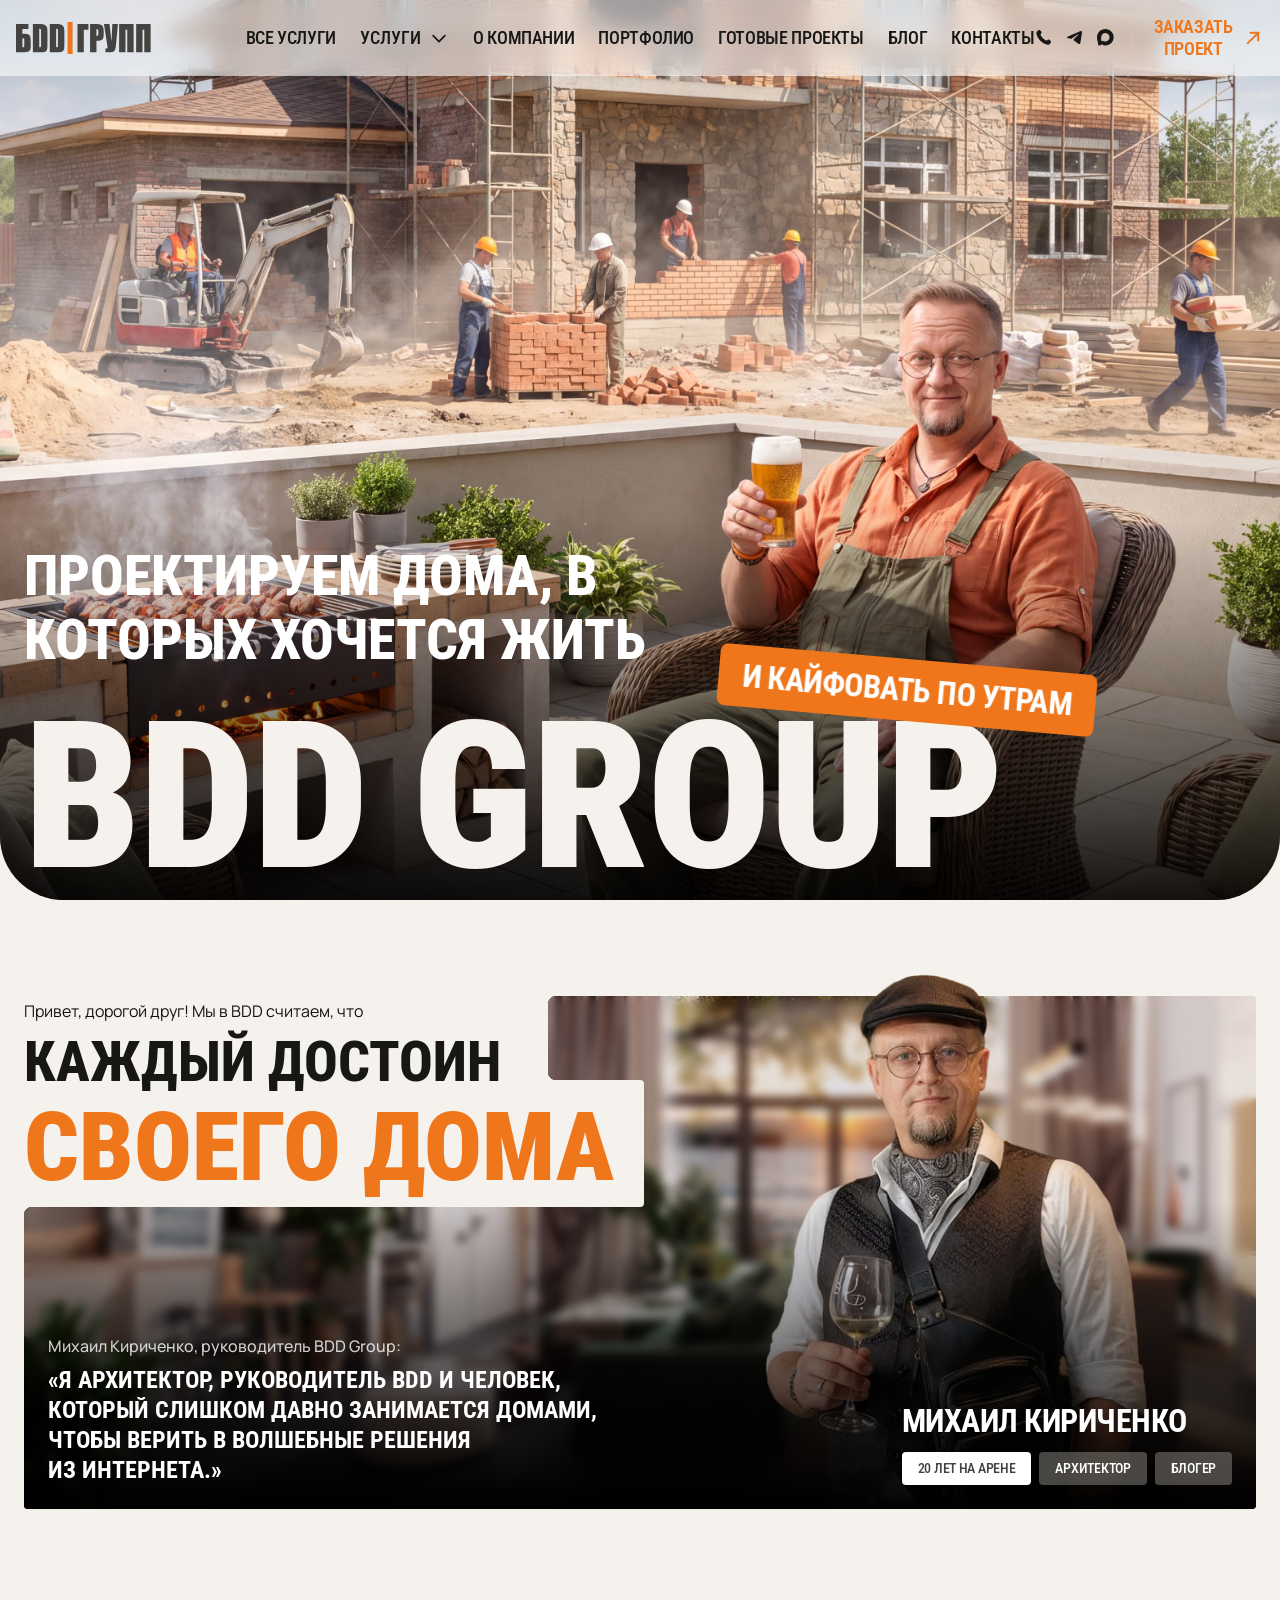
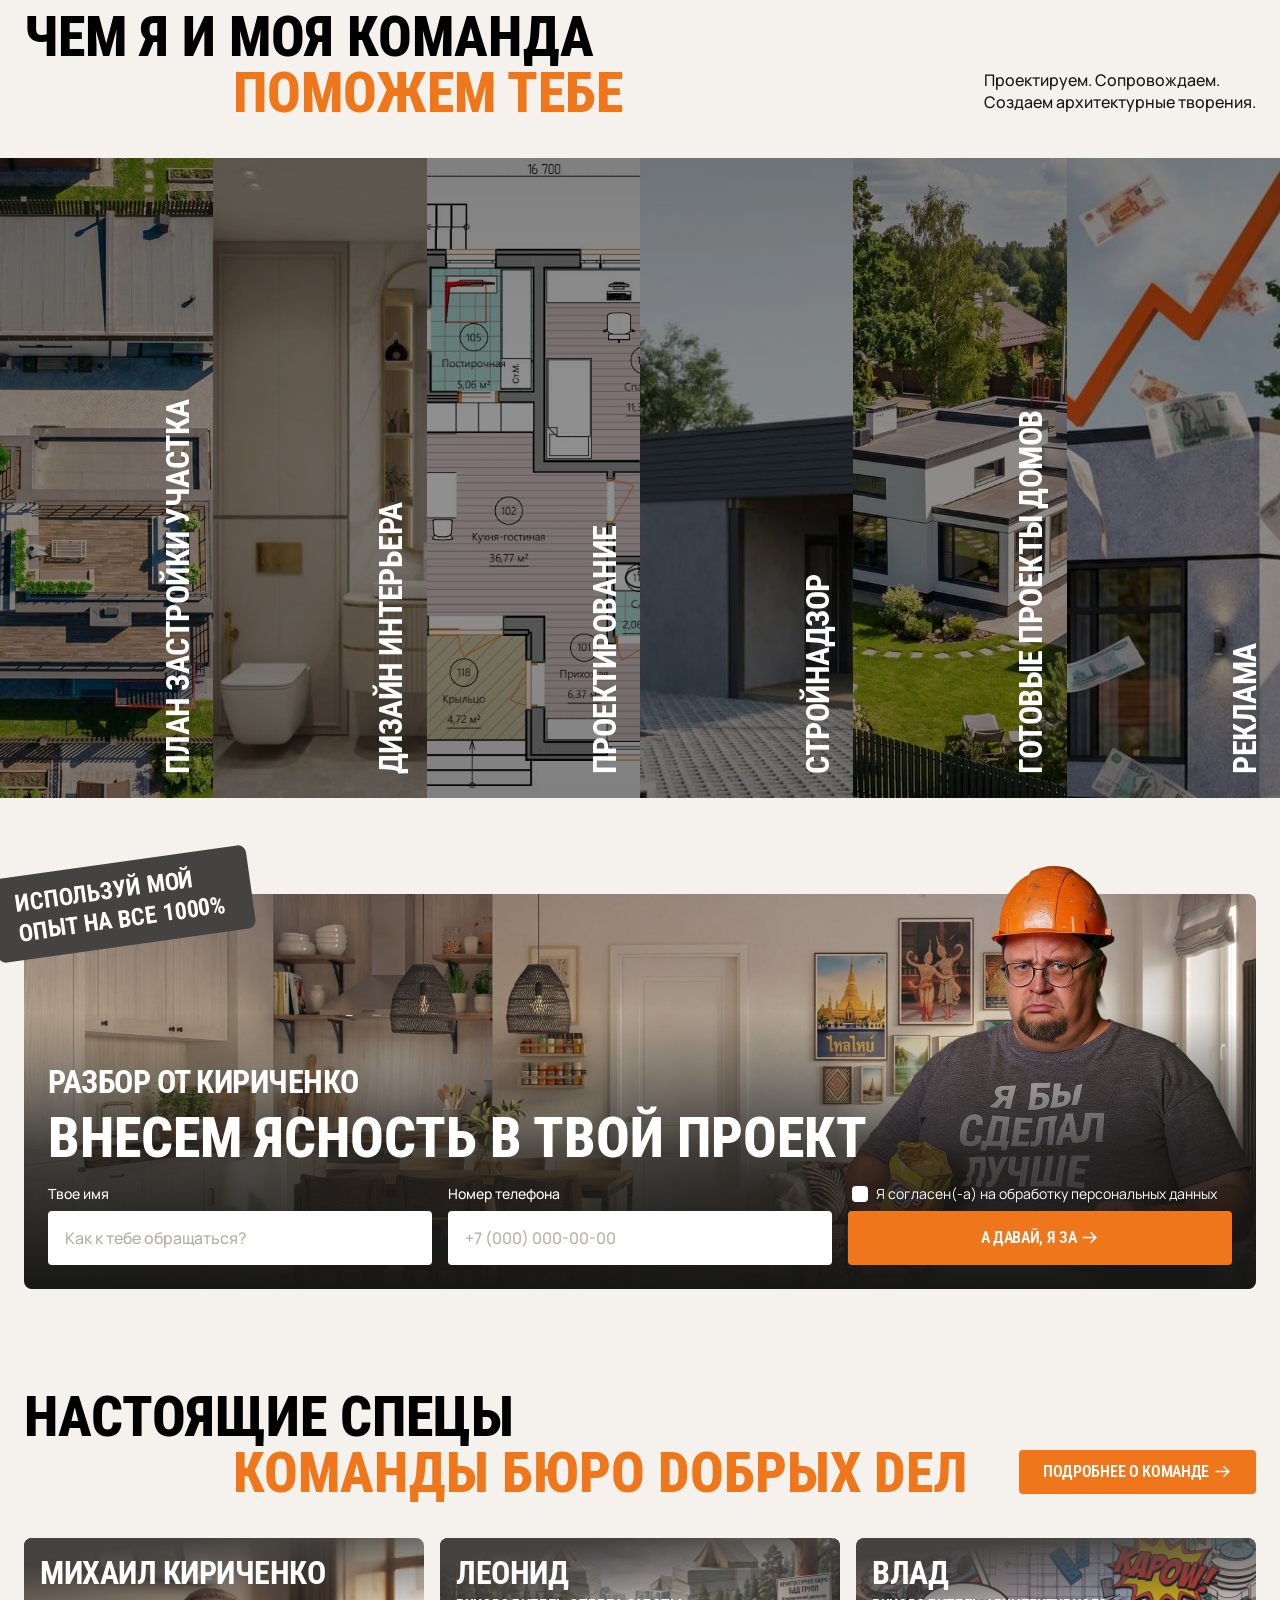
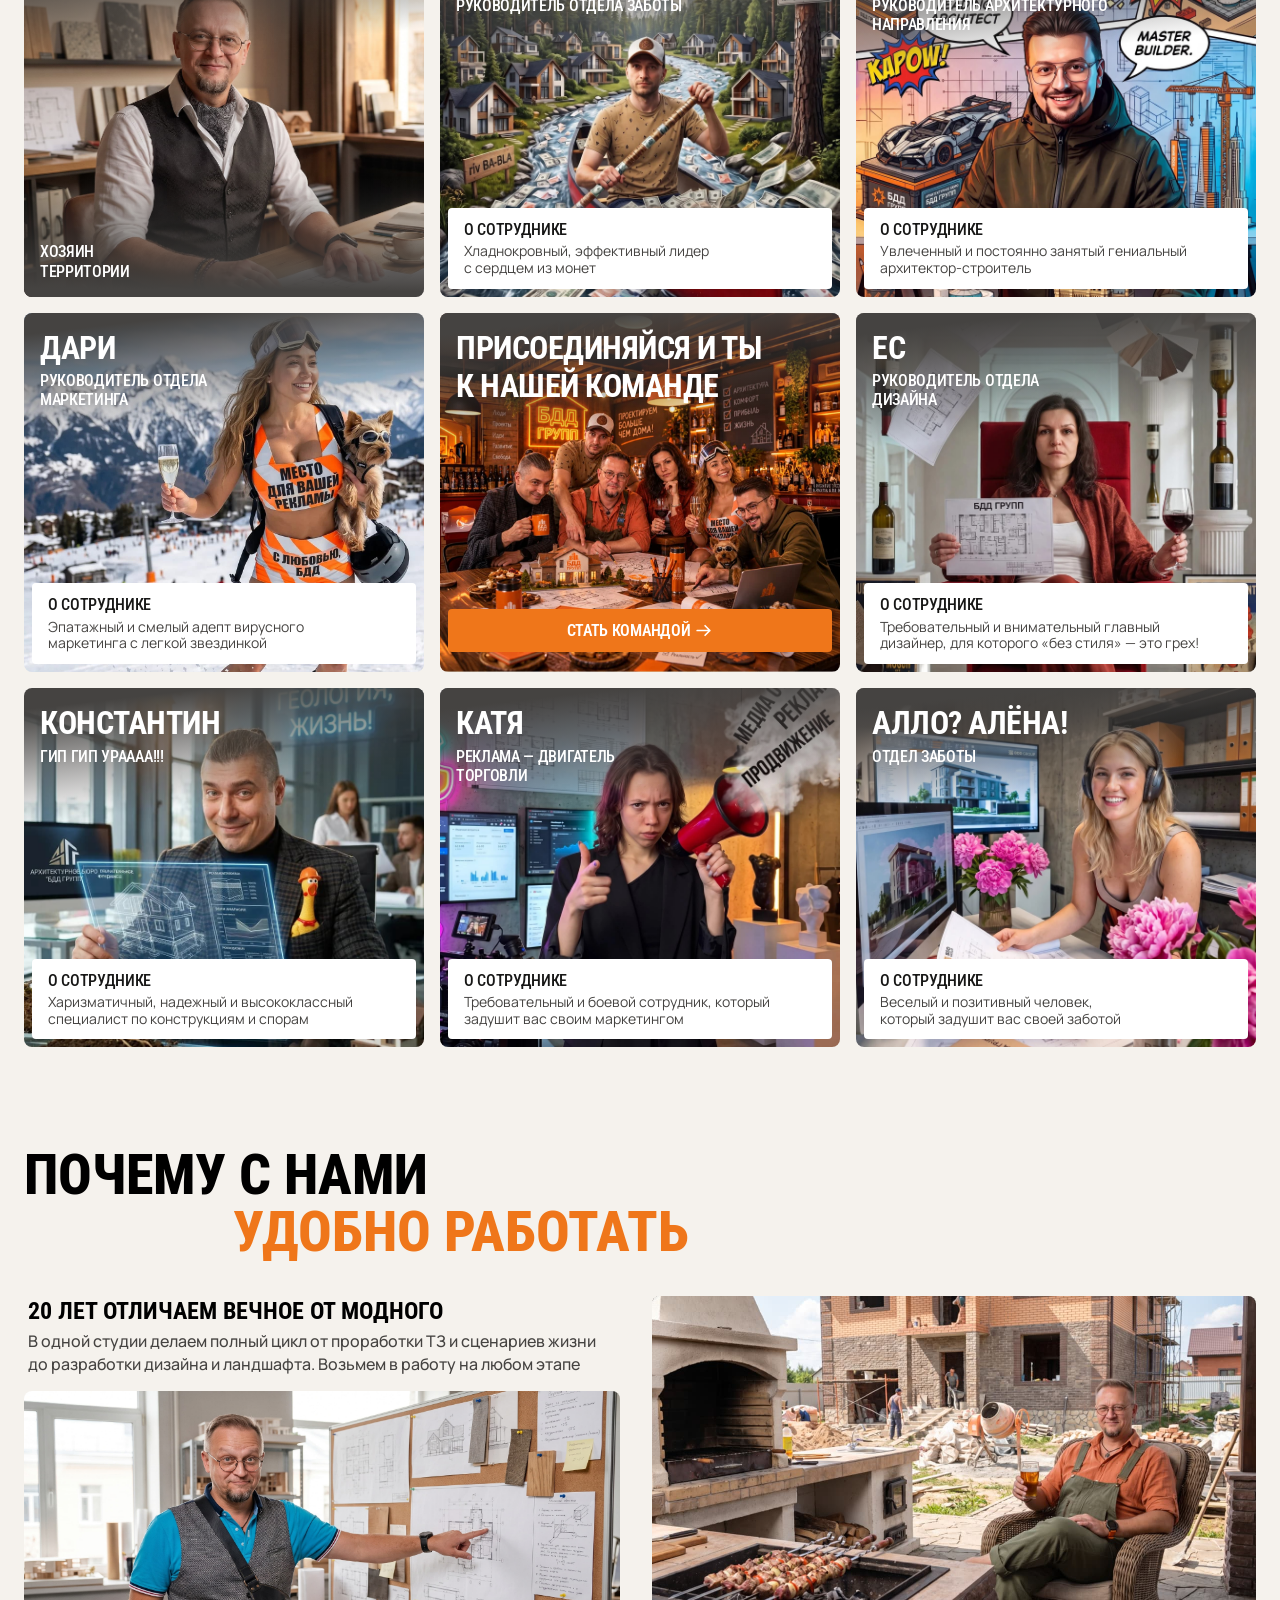
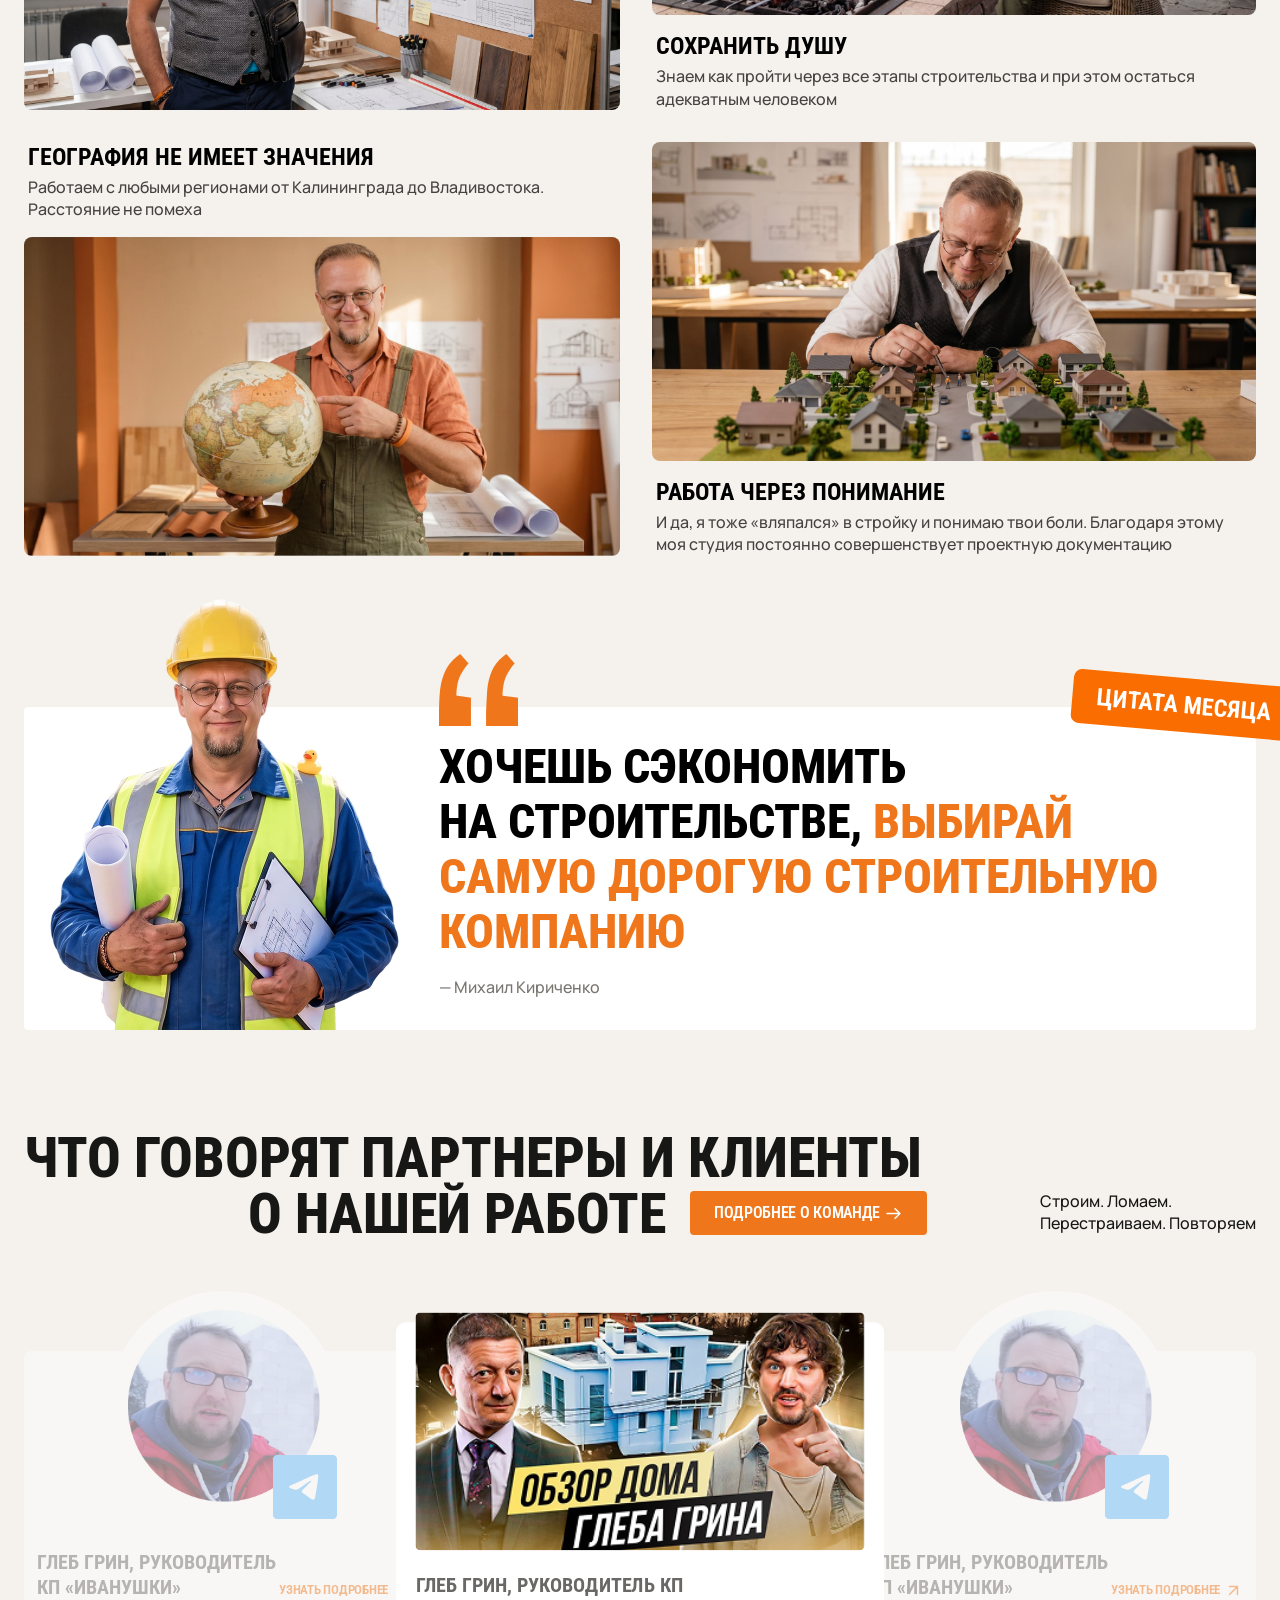
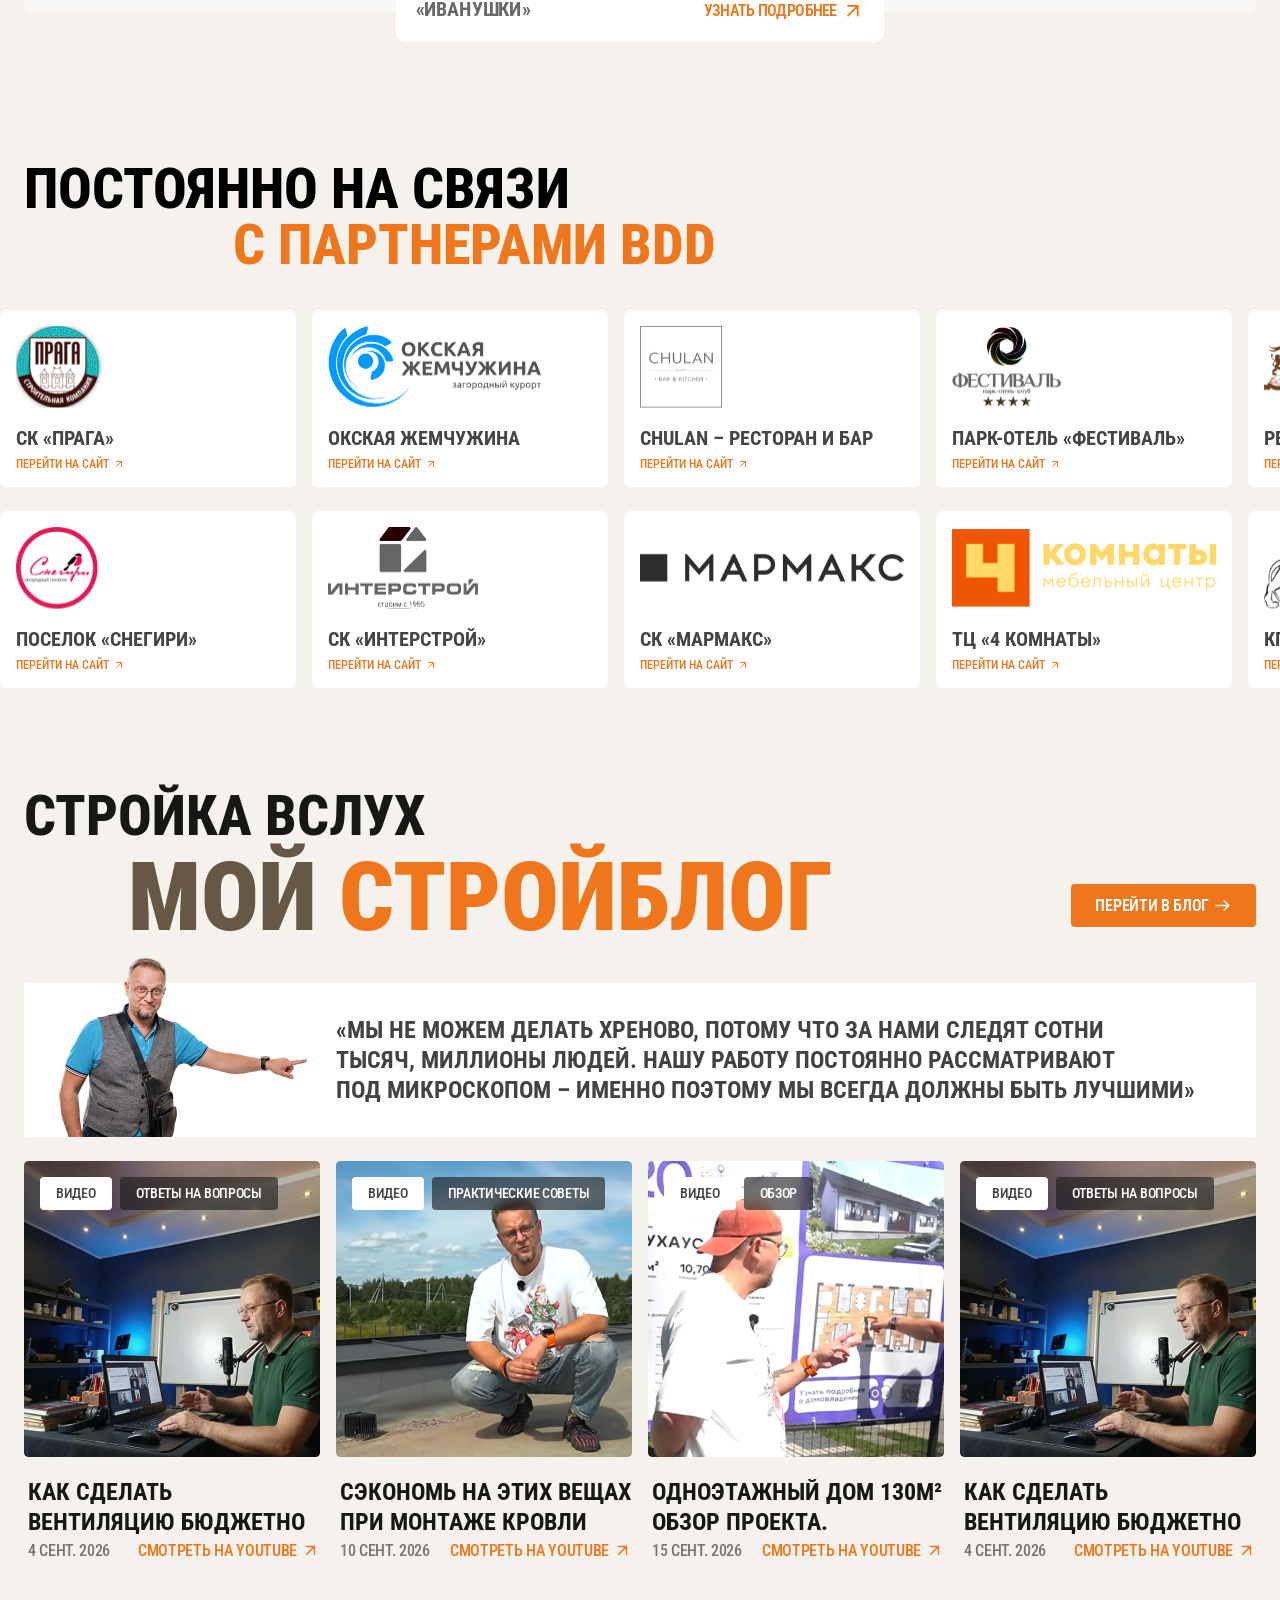
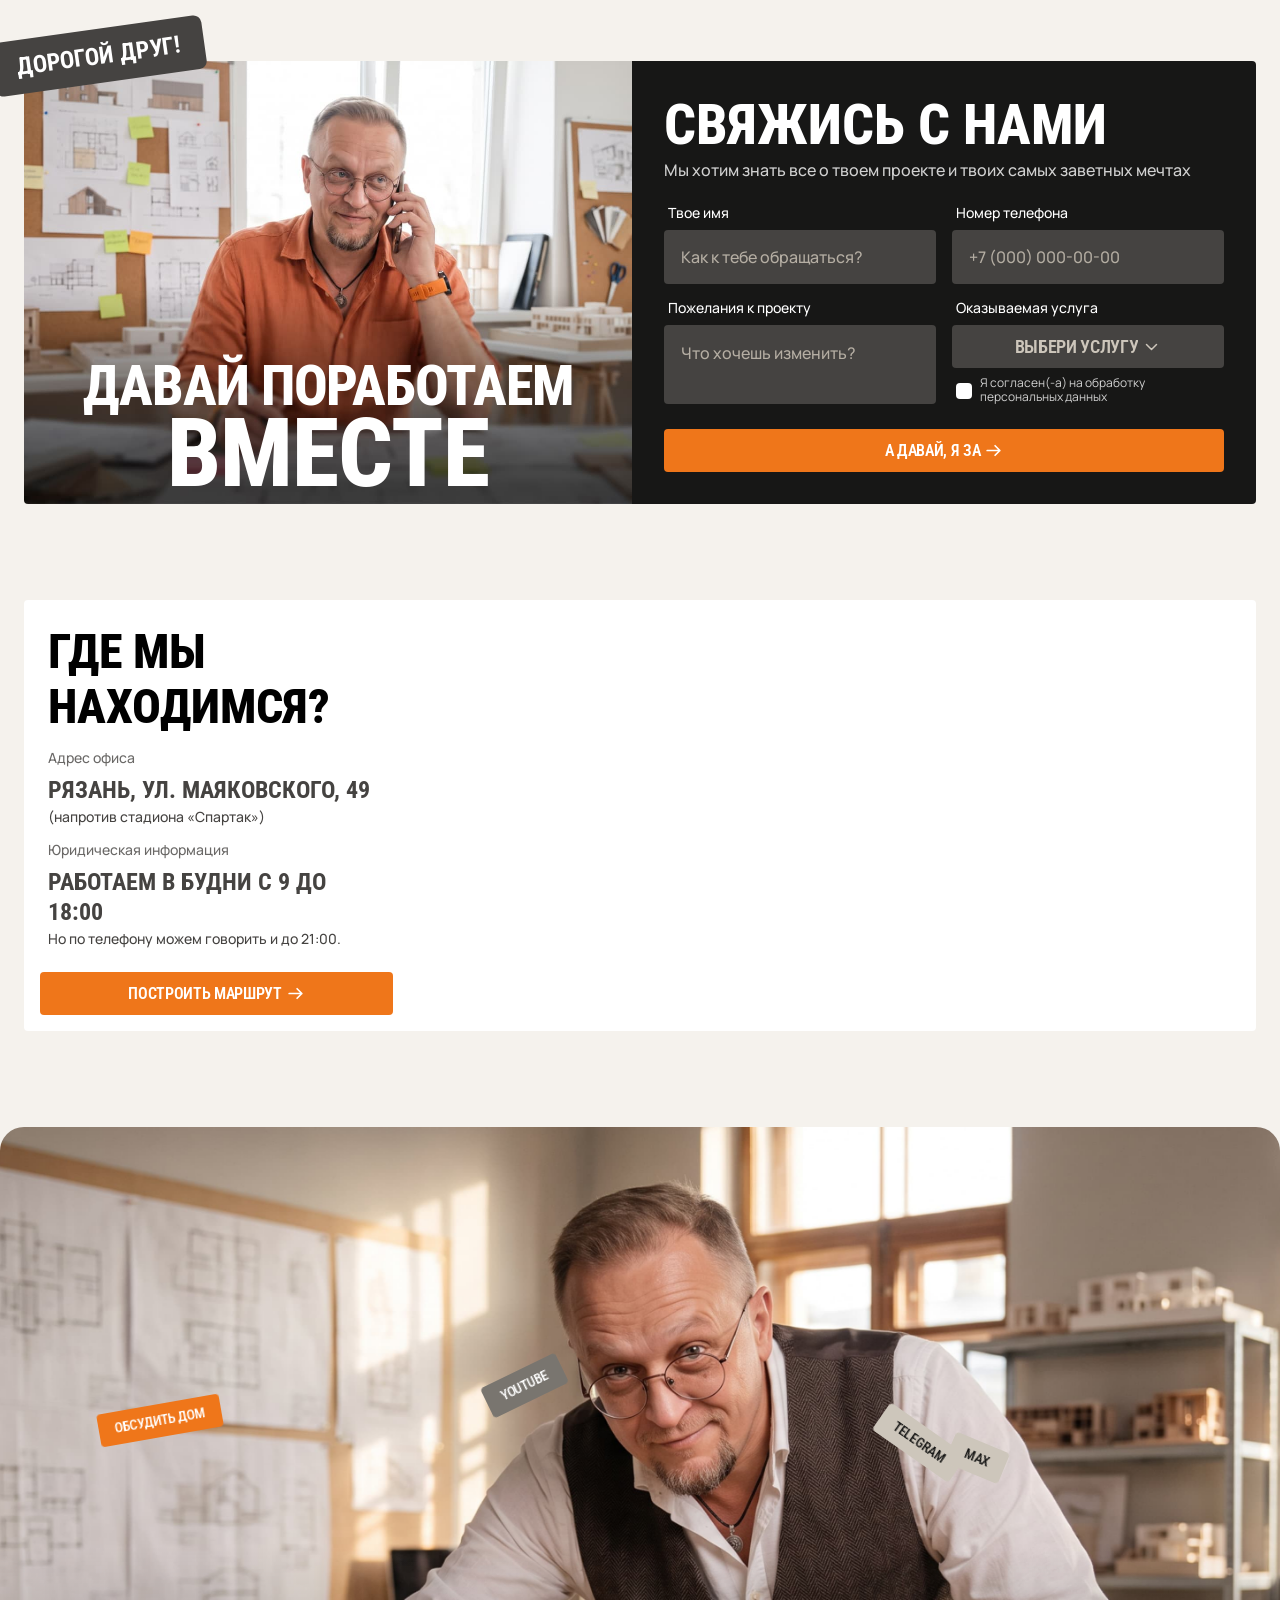
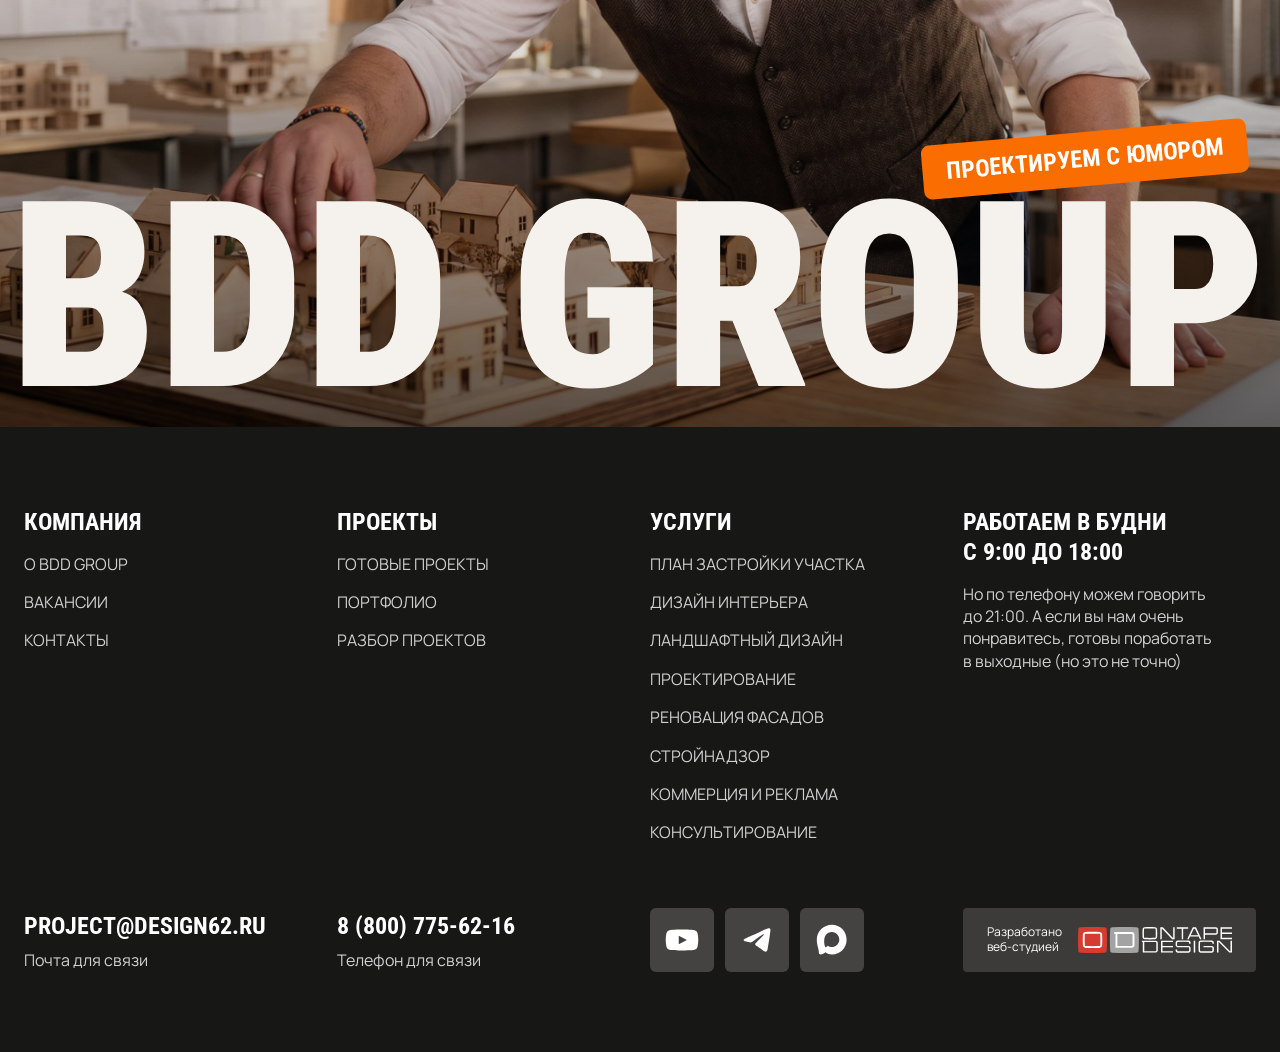
==== commit 6c3f9499: "new" ====
--- a/index.html
+++ b/index.html
@@ -21,7 +21,9 @@
                 </a>
             </div>
             <nav class="header_nav header_rc" id="header-nav">
+                <a href="./services.html" class="header_link mobile">Все услуги</a>
                 <div class="header_nav__item header_dropdown">
+
                     <button type="button" class="header_link header_dropdown__toggle" aria-expanded="false"
                         aria-controls="services-menu">
                         Услуги
@@ -79,7 +81,7 @@
                                 fill="none">
                                 <path
                                     d="M6.63439 7.0089C7.18538 8.15654 7.93653 9.2321 8.88772 10.1834C9.83899 11.1346 10.9146 11.8858 12.0622 12.4368C12.1609 12.4841 12.2103 12.5079 12.2727 12.5261C12.4947 12.5907 12.7672 12.5443 12.9551 12.4097C13.0081 12.3718 13.0533 12.3266 13.1438 12.2361C13.4206 11.9592 13.559 11.8209 13.6981 11.7304C14.2229 11.3892 14.8995 11.3892 15.4243 11.7304C15.5635 11.8209 15.7018 11.9592 15.9786 12.2361L16.1328 12.3903C16.5536 12.8111 16.7639 13.0214 16.8782 13.2474C17.1055 13.6966 17.1055 14.2273 16.8782 14.6766C16.7639 14.9025 16.5536 15.1129 16.1328 15.5336L16.0081 15.6584C15.5888 16.0777 15.3792 16.2874 15.0941 16.4474C14.7778 16.6251 14.2866 16.7529 13.9238 16.7517C13.597 16.7508 13.3735 16.6874 12.9266 16.5606C10.5252 15.8789 8.25914 14.593 6.36869 12.7025C4.4782 10.812 3.19216 8.54588 2.51056 6.14447C2.38373 5.69762 2.32031 5.47419 2.31934 5.14727C2.31826 4.78452 2.446 4.2933 2.62367 3.97702C2.78378 3.69199 2.99342 3.48235 3.41271 3.06306L3.5375 2.93827C3.95823 2.51755 4.1686 2.30718 4.39452 2.19291C4.84384 1.96565 5.37446 1.96565 5.82378 2.19291C6.04971 2.30718 6.26008 2.51755 6.6808 2.93827L6.83507 3.09254C7.11184 3.36931 7.25023 3.5077 7.3407 3.64685C7.68191 4.17165 7.68191 4.84819 7.3407 5.37298C7.25023 5.51213 7.11184 5.65052 6.83507 5.92729C6.74458 6.01779 6.69933 6.06304 6.66145 6.11593C6.52686 6.30389 6.48039 6.57643 6.54509 6.79838C6.56329 6.86084 6.58699 6.91019 6.63439 7.0089Z"
-                                    fill="currentColor" />
+                                    fill="#171716" />
                             </svg>
                         </a>
                     </li>
@@ -90,7 +92,7 @@
                                 fill="none">
                                 <path
                                     d="M3.03117 8.59642C7.05769 6.76182 9.74268 5.55233 11.0861 4.96797C14.9219 3.2995 15.7189 3.00967 16.2384 3.0001C16.3527 2.998 16.6082 3.02761 16.7737 3.16804C16.9134 3.28661 16.9518 3.44679 16.9702 3.55921C16.9886 3.67163 17.0115 3.92773 16.9933 4.12784C16.7855 6.41185 15.8861 11.9545 15.4285 14.5127C15.2349 15.5951 14.8536 15.958 14.4845 15.9936C13.6824 16.0707 13.0734 15.4392 12.2965 14.9067C11.0809 14.0733 10.3941 13.5545 9.21409 12.7413C7.8504 11.8015 8.73442 11.285 9.51159 10.4409C9.71497 10.22 13.249 6.8583 13.3174 6.55334C13.326 6.5152 13.3339 6.37304 13.2532 6.29797C13.1724 6.2229 13.0532 6.24857 12.9672 6.26899C12.8453 6.29792 10.9033 7.64029 7.14115 10.2961C6.58991 10.6919 6.09062 10.8848 5.64327 10.8747C5.15011 10.8635 4.20146 10.5831 3.49623 10.3433C2.63124 10.0493 1.94377 9.89383 2.00363 9.39445C2.03481 9.13434 2.37733 8.86833 3.03117 8.59642Z"
-                                    fill-rule="evenodd" clip-rule="evenodd" fill="currentColor" />
+                                    fill-rule="evenodd" clip-rule="evenodd" fill="#171716" />
                             </svg>
                         </a>
                     </li>
@@ -101,7 +103,7 @@
                                 fill="none">
                                 <path
                                     d="M19.0248 35.0944C15.7535 35.0944 14.2333 34.6169 11.5909 32.7066C9.91943 34.8556 4.62657 36.5351 4.39572 33.6617C4.39572 31.5048 3.91817 29.6822 3.37694 27.6924C2.73225 25.2409 2 22.5109 2 18.5552C2 9.10758 9.7523 2 18.9372 2C28.1301 2 35.3332 9.45779 35.3332 18.6427C35.3641 27.6856 28.0676 35.0462 19.0248 35.0944ZM19.1601 10.1661C14.687 9.93535 11.2008 13.0315 10.4288 17.8866C9.79208 21.906 10.9223 26.8009 11.8853 27.0556C12.347 27.167 13.509 26.2279 14.2333 25.5036C15.431 26.3309 16.8256 26.8279 18.2766 26.9442C22.9115 27.1671 26.8718 23.6386 27.183 19.0089C27.3641 14.3693 23.7956 10.4396 19.1601 10.1741V10.1661Z"
-                                    fill-rule="evenodd" clip-rule="evenodd" fill="currentColor" />
+                                    fill-rule="evenodd" clip-rule="evenodd" fill="#171716" />
                             </svg>
                         </a>
                     </li>
@@ -244,7 +246,7 @@
                     <div class="consult_content">
                         <div class="consult_head">
                             <p class="consult_pretitle h4_rc">Разбор от Кириченко</p>
-                            <h2 class="consult_title h2_rc">Внесем ясность в твой проект</h2>
+                            <h2 class="consult_title h2_rc">Внесем ясность <br class="br-mob"> в твой проект</h2>
                         </div>
 
                         <form action="" class="consult_form">
@@ -465,7 +467,7 @@
                 <div class="section_top reviews_top">
                     <div class="reviews_heading">
                         <h2 class="reviews_title h2_rc">
-                            <span class="reviews_title__line">Что говорят партнеры и клиенты</span>
+                            <span class="reviews_title__line">Что говорят <br class="br-mob"> партнеры и клиенты</span>
                             <span class="reviews_title__line reviews_title__line--second">о нашей работе</span>
                         </h2>
                         <a href="#" class="primary_btn orange_btn reviews_btn">Подробнее о команде</a>
--- a/assets/style/style.css
+++ b/assets/style/style.css
@@ -345,8 +345,8 @@
     letter-spacing: 0px;
 }
 
-.nowrap {
-    white-space: nowrap;
+.br-mob {
+    display: none;
 }
 
 /* btn */
@@ -580,7 +580,10 @@
 .section_desription {
     max-width: 254px;
 }
-.display-none{display: inline;}
+
+.display-none {
+    display: inline;
+}
 
 /* header */
 
@@ -1938,6 +1941,7 @@
     width: 100%;
     justify-content: center;
 }
+
 .team_slider {
     position: relative;
 }
@@ -2911,7 +2915,7 @@
         align-items: stretch;
         gap: 0;
         box-sizing: border-box;
-        height: calc(100dvh - 65px);
+        height: calc(100vh - 56px);
         padding: 8px 16px 16px;
         overflow-y: auto;
         background: var(--neutral100);
@@ -3016,7 +3020,6 @@
         color: var(--neutral600);
     }
 
-
     .header_dropdown__link::before {
         content: none;
     }
@@ -3133,6 +3136,10 @@
         gap: 64px;
     }
 
+    .step_card {
+        gap: 24px;
+    }
+
     .steps {
         margin: 0;
     }
@@ -3165,6 +3172,14 @@
         margin-top: 12px;
     }
 
+    .step_card__content.step_grid__3 {
+        gap: 32px;
+    }
+
+    .step_card:nth-child(3) .service_card__image img,.step_card:nth-child(5) .service_card__image img {
+        object-position: center 0;
+    }
+
     /* service_cards */
     .service_card__image {
         height: 240px;
@@ -3178,6 +3193,7 @@
 
     .service_promo__header {
         max-width: 150px;
+        left: 16px;
     }
 
     .service_promo__slogan {
@@ -3188,14 +3204,19 @@
         object-position: 45% 60%;
         object-fit: fill;
     }
+
+    .team_card__btn.project_btn_arrow {
+        margin: 0;
+    }
 }
 
 @media (max-width: 767px) {
-     .display-none {
+    .display-none {
         display: none;
     }
-    .nowrap {
-        white-space: wrap;
+
+    .br-mob {
+        display: inline;
     }
 
     .hero_black_rc {
@@ -3285,7 +3306,7 @@
 
     .section_title span {
         padding-left: 88px;
-        margin-top: -4px;
+        margin-top: 0;
     }
 
     .section_title_span_first {
@@ -3309,7 +3330,7 @@
 
     /* hero */
     .hero_section {
-        height: 90vh;
+        height: 80vh;
     }
 
     .hero_section::before,
@@ -3477,6 +3498,10 @@
         grid-template-columns: 1fr;
         height: auto;
         border-radius: 4px;
+    }
+
+    .main .consult_banner .plaque_text {
+        font-size: 16px;
     }
 
     .consult_banner .plaque_text {
@@ -3519,6 +3544,10 @@
         justify-content: center;
     }
 
+    .consult_btn {
+        height: auto;
+    }
+
     .plaque,
     .main .plaque {
         top: -33px;
@@ -3547,7 +3576,8 @@
     .team_section .section_top {
         display: contents;
     }
-      .team_swiper {
+
+    .team_swiper {
         margin: 0 -16px;
         padding: 0 16px;
     }
@@ -3725,7 +3755,7 @@
 
     .review_card__avatar {
         top: -64px;
-        height: 194px;
+        max-height: 230px;
     }
 
     .review_card__badge img {
@@ -3770,7 +3800,8 @@
 
     .requirement_card {
         height: auto;
-        min-height: 200px;
+        min-height: 133px;
+        gap: 31px;
         padding: 20px 16px;
     }
 
@@ -3921,6 +3952,7 @@
     .plan_cta__inner {
         flex-direction: column;
         height: auto;
+        gap: 24px;
     }
 
     .plan_cta__media {
@@ -3947,7 +3979,9 @@
     .plan_cta__title_main {
         text-align: center;
     }
-
+.case .plan_cta__title_main{
+    text-align: left;
+}
     .plan_cta__title {
         font-size: 24px;
     }
@@ -3999,7 +4033,7 @@
         flex-direction: column;
         justify-content: flex-end;
         gap: 20px;
-        padding: 0 16px 24px;
+        padding: 0 16px 14px;
     }
 
     .footer_title_slogan {
@@ -4020,12 +4054,26 @@
 
     .footer_media .footer_media__chip.chip_1 {
         display: flex;
+        gap: 4px;
         justify-content: center;
         position: static;
         width: 100%;
         transform: none;
+        font-size: 16px;
         padding: 12px 24px;
         border-radius: 4px;
+    }
+
+    .footer_media .footer_media__chip.chip_1::after {
+        content: "";
+        width: 19px;
+        height: 19px;
+        flex: 0 0 19px;
+        background-color: currentColor;
+        -webkit-mask:
+            url("data:image/svg+xml,%3Csvg xmlns='http://www.w3.org/2000/svg' viewBox='0 0 17 17'%3E%3Cpath d='M2.833 8.5H14.167M9.917 12.75l4.25-4.25-4.25-4.25' fill='none' stroke='black' stroke-width='1.5' stroke-linecap='round' stroke-linejoin='round'/%3E%3C/svg%3E") center / contain no-repeat;
+        mask:
+            url("data:image/svg+xml,%3Csvg xmlns='http://www.w3.org/2000/svg' viewBox='0 0 17 17'%3E%3Cpath d='M2.833 8.5H14.167M9.917 12.75l4.25-4.25-4.25-4.25' fill='none' stroke='black' stroke-width='1.5' stroke-linecap='round' stroke-linejoin='round'/%3E%3C/svg%3E") center / contain no-repeat;
     }
 
     /* footer */
@@ -4178,4 +4226,10 @@
         justify-content: center;
         gap: 24px;
     }
+}
+
+@media(max-width:400px) {
+    .review_card__avatar {
+        max-height: 196px;
+    }
 }
--- a/assets/style/service.css
+++ b/assets/style/service.css
@@ -266,6 +266,7 @@
     display: grid;
     grid-template-columns: repeat(2, 1fr);
     gap: 16px;
+    /* grid-template-rows убрать */
 }
 
 .media_partner_cards_left,
@@ -273,6 +274,13 @@
     display: grid;
     grid-template-rows: 348px 261px;
     gap: 16px;
+    min-width: 0;
+}
+
+.media_partner_cards_left>*,
+.media_partner_cards_right>* {
+    height: 100%;
+    min-height: 0;
 }
 
 .media_partner_cards_left_top {
@@ -338,19 +346,36 @@
     justify-content: space-between;
 }
 
-.media_partner_card,
-.media_partner_card_image {
+.media_partner_card {
     height: 348px;
 }
 
 .media_partner_card_image {
     position: relative;
+    overflow: visible;
+    clip-path: inset(-500px 0 0 0 round 8px);
 }
 
 .media_partner_card_image img {
     position: absolute;
+    left: 0;
     bottom: 0;
-    left: 0;
+    width: 100%;
+    height: auto;
+    max-width: none;
+    object-fit: unset;
+}
+
+.media_partner_label {
+    position: absolute;
+    left: 18px;
+    bottom: 22px;
+    z-index: 2;
+    padding: 8px 18px;
+    border-radius: 4px;
+    font-size: 14px;
+    font-weight: 500;
+    text-transform: uppercase;
 }
 
 .media_partner_card_right_bottom {
@@ -442,10 +467,26 @@
     max-width: 370px;
 }
 
-.interior .work_plan_title,
-.bddmedia .work_plan_title {
+.interior .work_plan_title {
     max-width: 230px;
 }
+.content_media {
+    display: flex;
+    justify-content: center;
+    background: var(--neutral900);
+    border-radius: 4px;
+    overflow: hidden;
+}
+
+.content_media_video {
+    display: block;
+    height: 563px;
+    width: auto;
+    max-width: 100%;
+    aspect-ratio: 9 / 16;
+    object-fit: cover;
+}
+
 
 /* work_plan */
 .work_plan_head {
@@ -879,7 +920,7 @@
     .total_cost {
         padding: 16px;
         min-width: 100%;
-        gap: 24px;
+        gap: 16px;
     }
 
     .total_cost_title {
@@ -925,6 +966,11 @@
         padding: 8px 24px 8px 12px;
         order: 3;
     }
+    .content_media_video {
+        width: 100%;
+        height: auto;
+        max-height: 80vh;
+    }
 
     /* what_is */
     .what_is_media_cards {
@@ -933,6 +979,14 @@
 
     .what_is_media_image_card {
         order: -1;
+    }
+
+    .what_is_media_text_card {
+        padding: 16px;
+    }
+
+    .what_is_media_content {
+        margin: 8px 0 24px 0;
     }
 
     .what_is_media_btn {
@@ -972,7 +1026,15 @@
         order: 1;
         height: auto;
         aspect-ratio: 333 / 192;
-        overflow: hidden;
+        overflow: visible;
+        clip-path: inset(-500px 0 0 0 round 8px);
+    }
+
+    .media_partner_cards {
+        display: flex;
+        flex-direction: column;
+        gap: 12px;
+        padding-top: 16%;
     }
 
     .media_partner_cards_left_top {
@@ -1244,18 +1306,35 @@
 
     .advantages_supervision_information {
         grid-template-columns: 1fr 1fr;
+        gap: 12px;
     }
 
     .advantages_supervision_card {
         padding: 12px;
     }
 
-    .advantages_supervision_title {
+    .advantages_supervision_card:nth-child(2) .advantages_supervision_title.h4_rc {
         font-size: 18px;
     }
 
     .advantages_supervision_description {
         font-size: 16px;
+    }
+
+    .advantages_supervision_card:nth-child(1) {
+        order: 1;
+    }
+
+    .advantages_supervision_card:nth-child(2) {
+        order: 2;
+    }
+
+    .advantages_supervision_card:nth-child(3) {
+        order: 4;
+    }
+
+    .advantages_supervision_card:nth-child(4) {
+        order: 3;
     }
 
     /* tariffs */
@@ -1290,6 +1369,11 @@
     .dream_project_card__body {
         flex-direction: column;
         gap: 16px;
+        padding: 16px;
+    }
+
+    .dream_project_card__img {
+        height: 200px;
     }
 
     .dream_project_card__includes {
--- a/assets/style/contacts.css
+++ b/assets/style/contacts.css
@@ -150,7 +150,8 @@
     }
 
     .map_frame iframe {
-        width: 311px;
+        max-width: 100%;
+        height: 375px;
     }
 
     .address_title,
